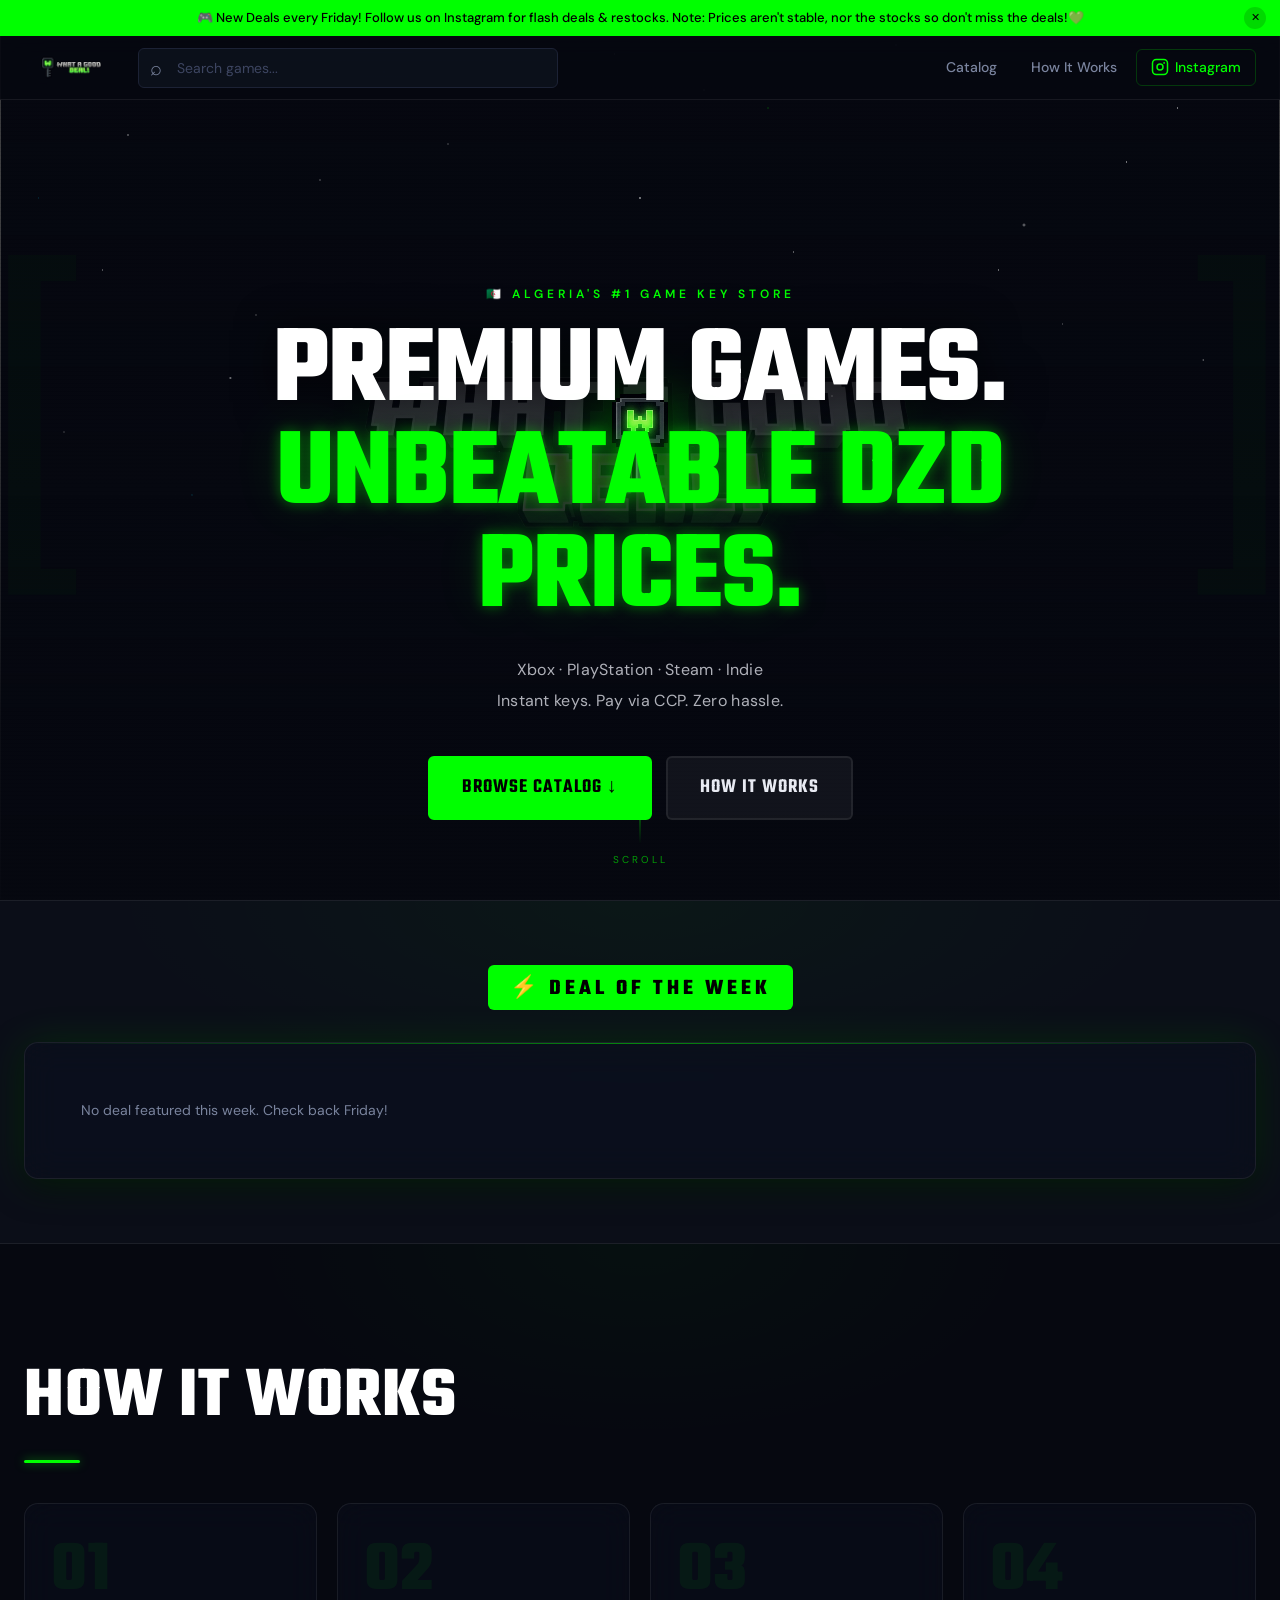
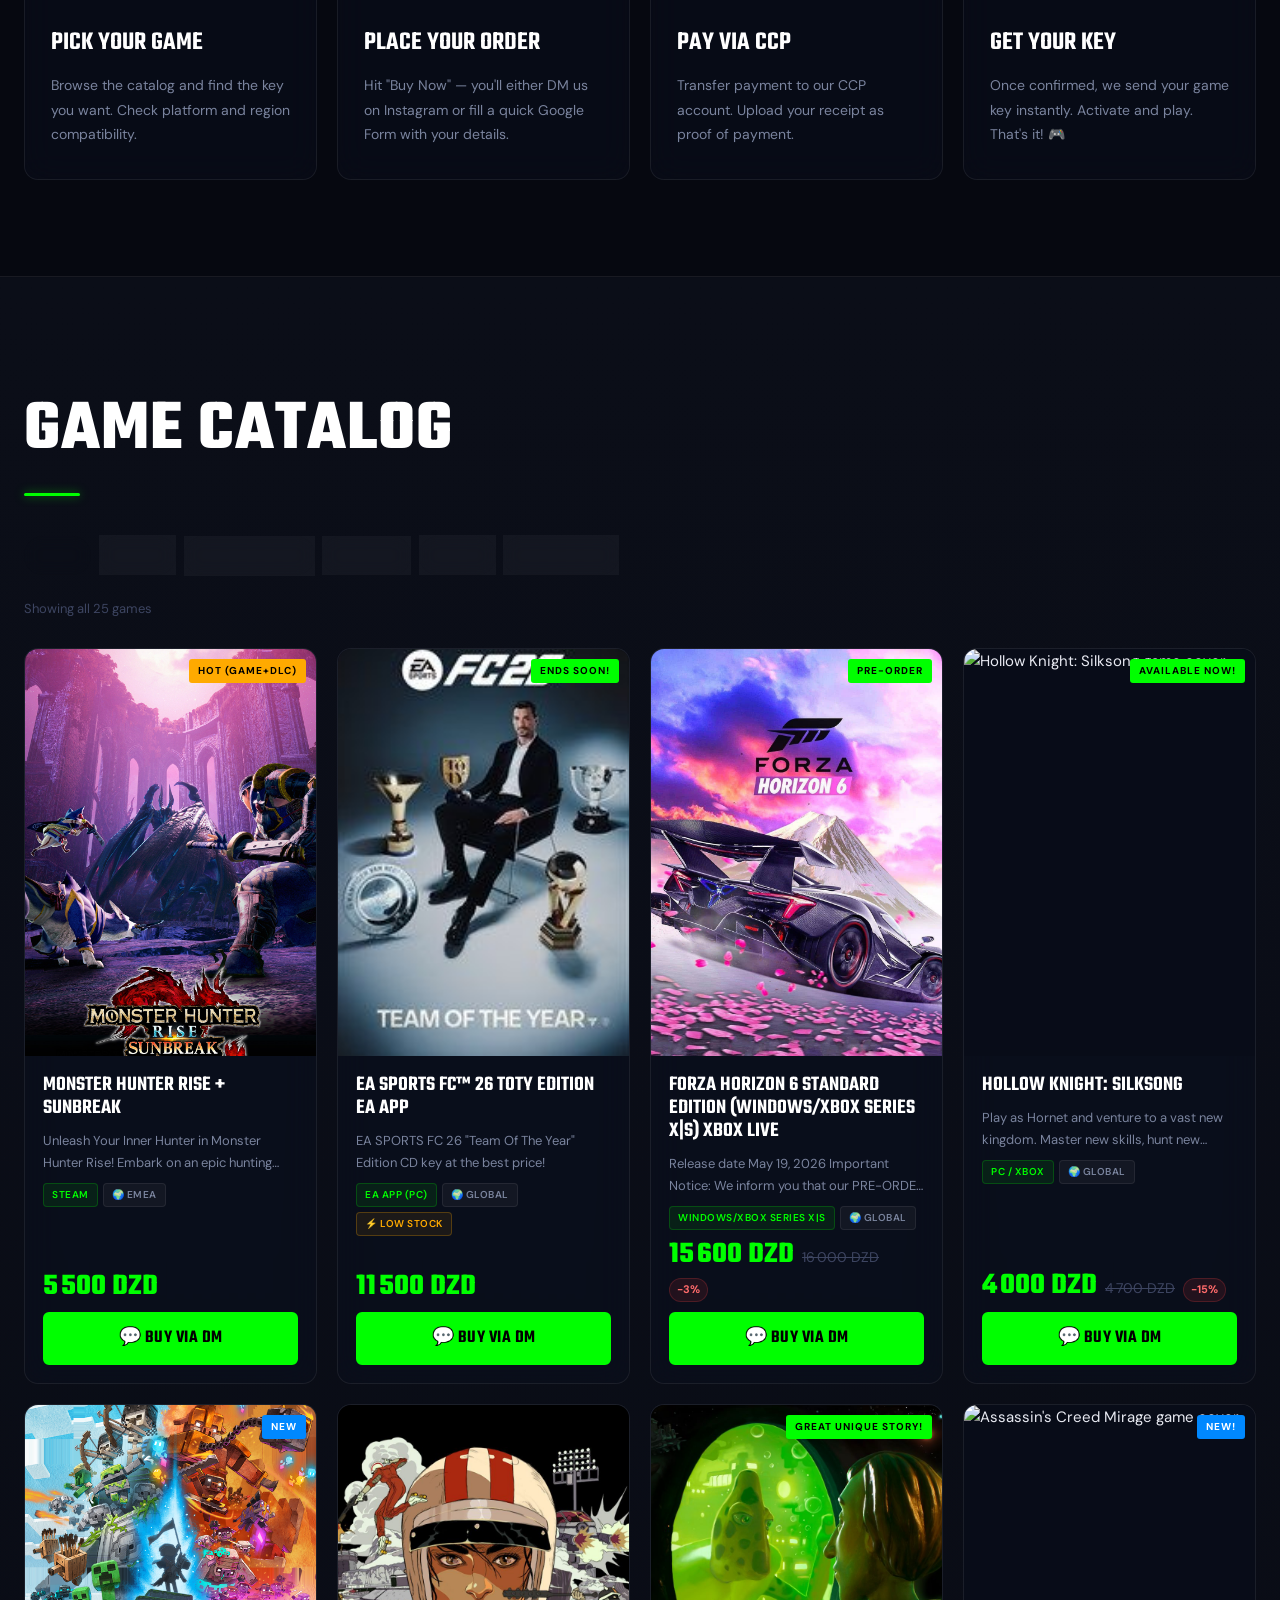
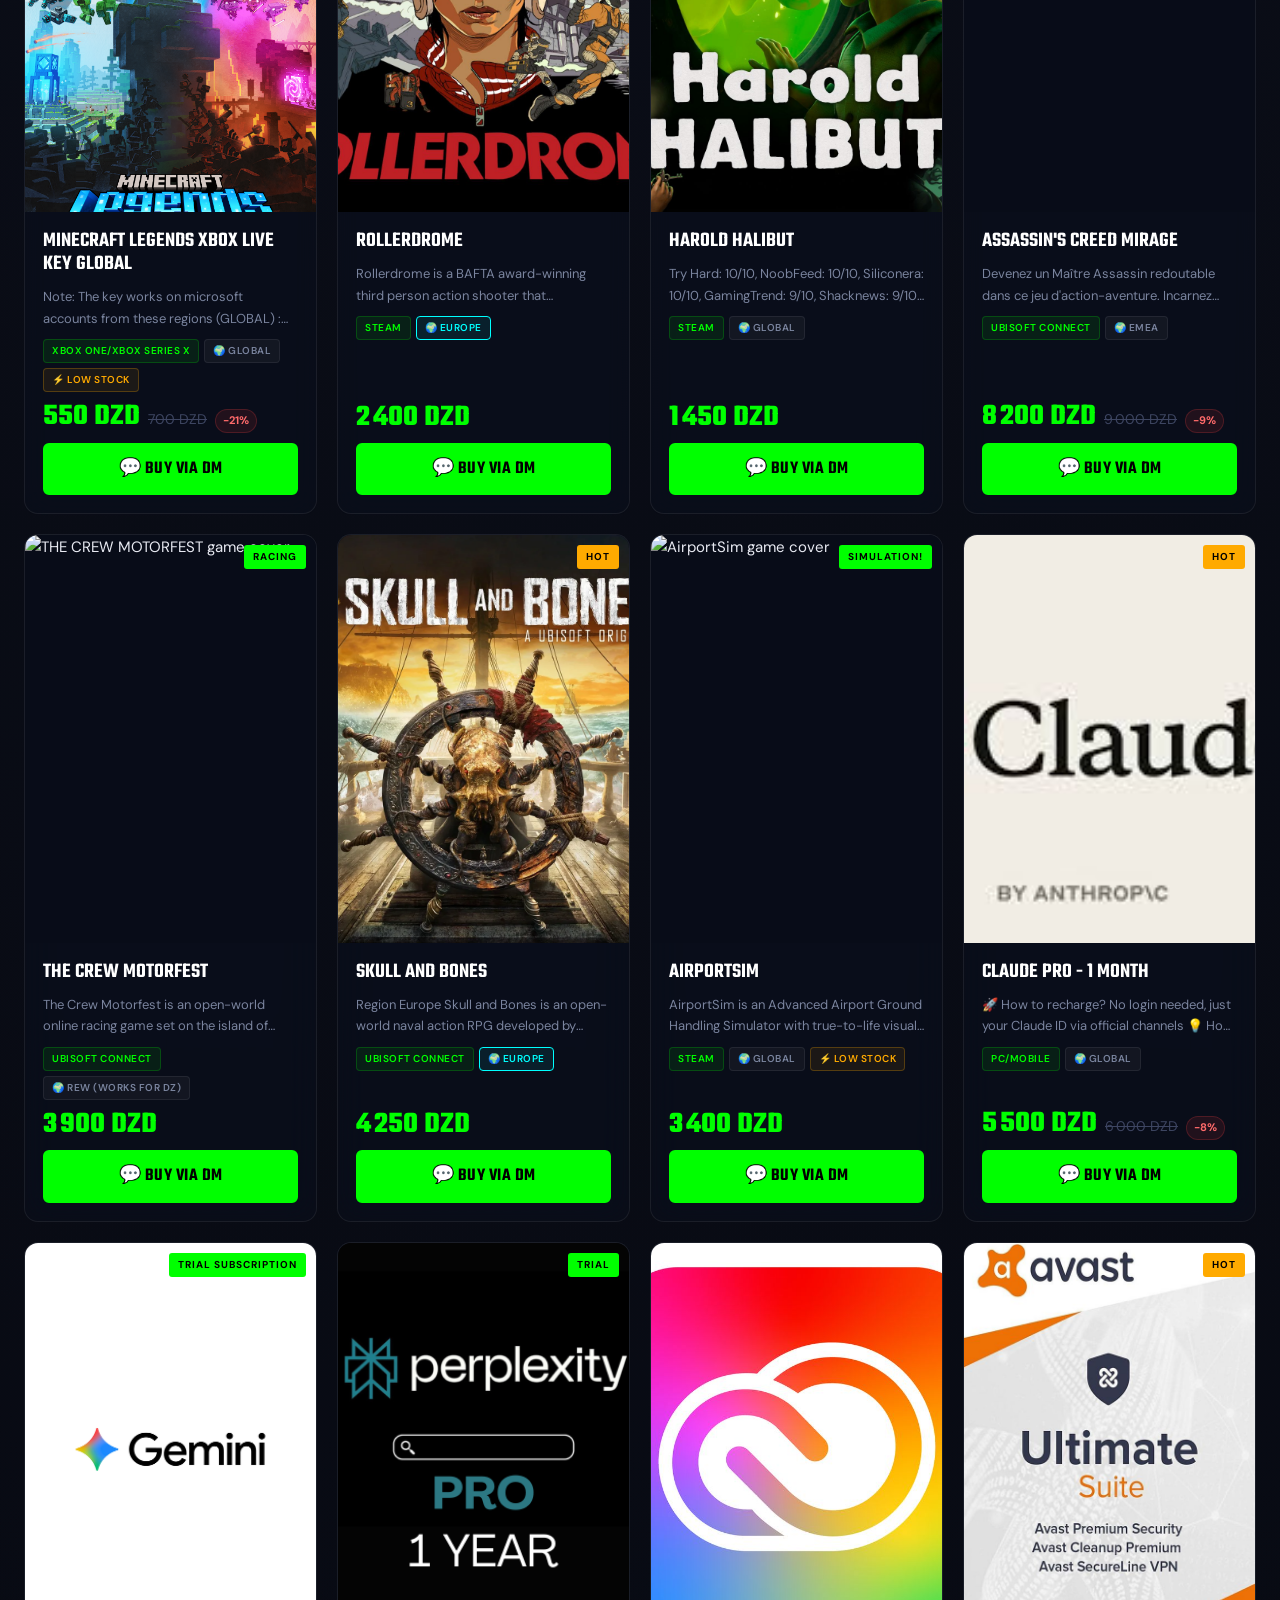
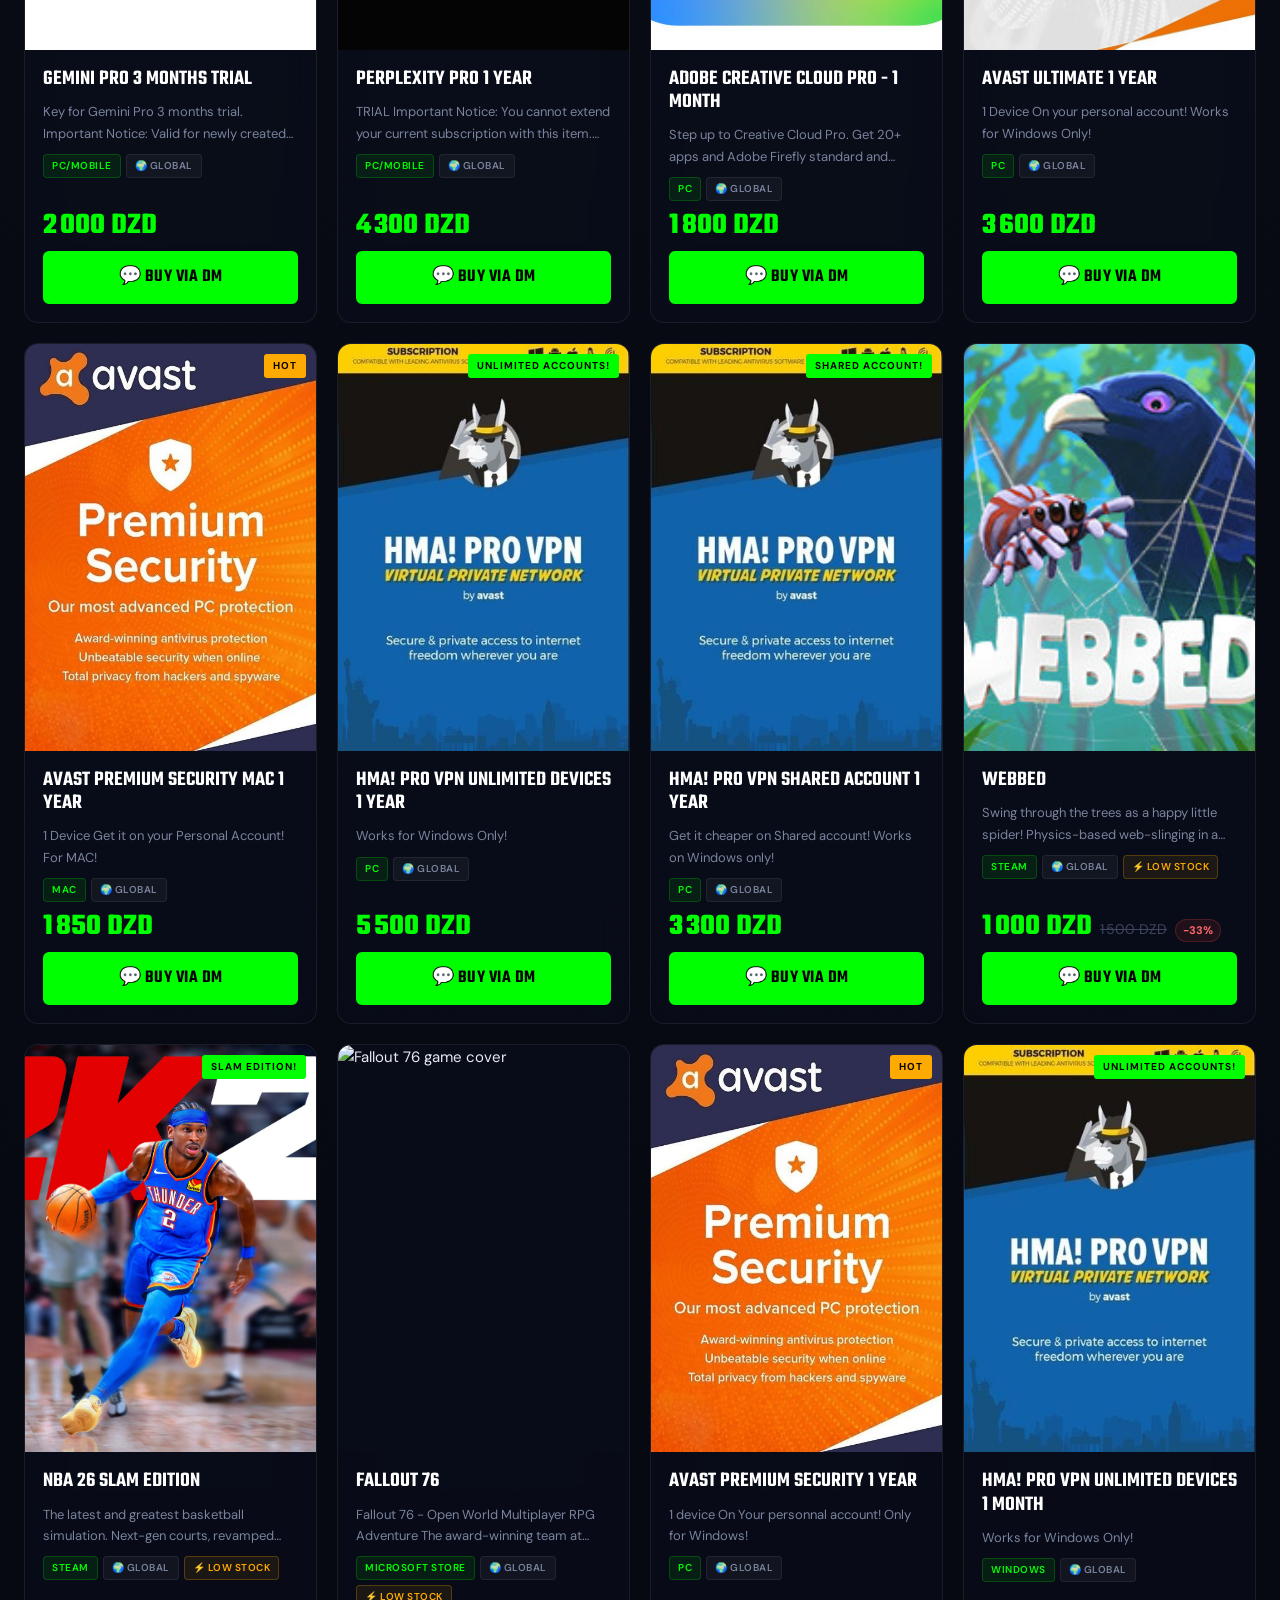
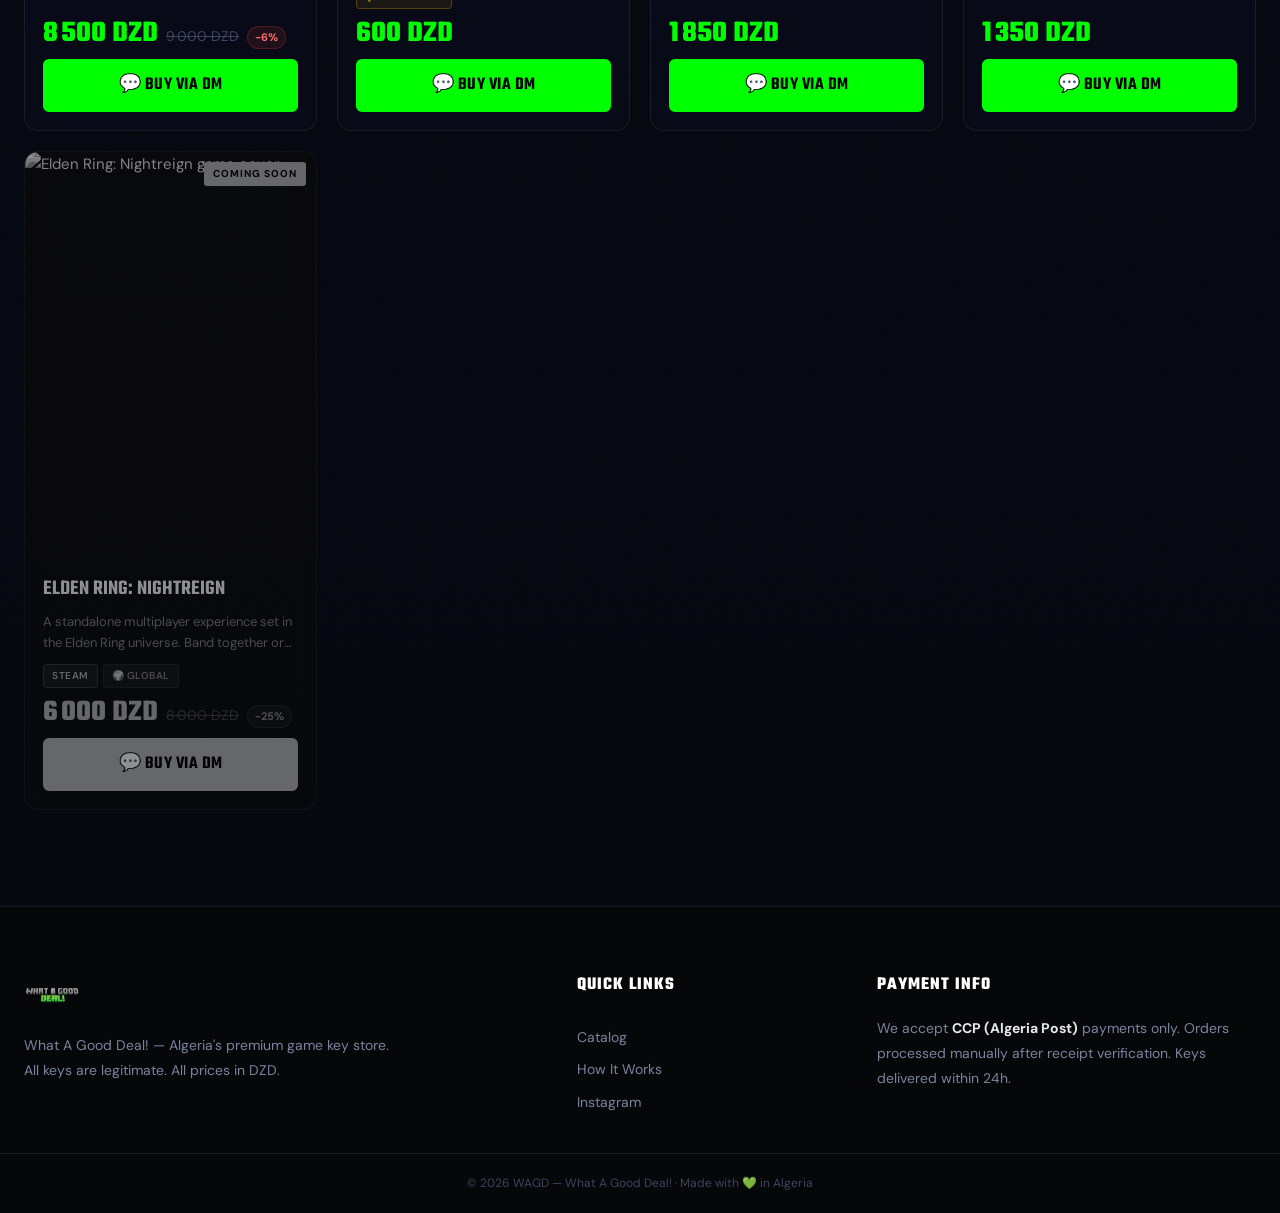
==== index.html @ 1c24cd8b "Update index.html" ====
<!DOCTYPE html>
<html lang="en">
<head>
  <meta charset="UTF-8" />
  <meta name="viewport" content="width=device-width, initial-scale=1.0" />
  <title>WAGD — What A Good Deal! | Game Keys in DZD</title>
  <meta name="description" content="Premium game keys at unbeatable DZD prices. Xbox, PlayStation, Steam & Indie titles. Pay via CCP. Order via DM or form." />

  <!-- Favicon -->
  <link rel="icon" type="image/png" href="images/Symbol.png" />

  <!-- Fonts -->
  <link rel="preconnect" href="https://fonts.googleapis.com" />
  <link rel="preconnect" href="https://fonts.gstatic.com" crossorigin />
  <link href="https://fonts.googleapis.com/css2?family=Teko:wght@400;500;600;700&family=DM+Sans:ital,opsz,wght@0,9..40,300;0,9..40,400;0,9..40,500;1,9..40,300&display=swap" rel="stylesheet" />

  <link rel="stylesheet" href="styles.css" />

  <!-- Lenis smooth scroll -->
  <script src="https://cdnjs.cloudflare.com/ajax/libs/lenis/1.1.13/lenis.min.js"></script>
</head>
<body>

  <!-- ░░ FIXED GLOBAL BACKGROUND (Moon & Night Sea) ░░ -->
  <div class="global-bg" aria-hidden="true">
    <img
      src="https://images.unsplash.com/photo-1513628253939-010e64ac66cd?auto=format&fit=crop&w=1920&q=80"
      alt=""
      class="global-bg-img"
    />
    <div class="global-bg-overlay"></div>
  </div>

  <!-- ░░ ANNOUNCEMENT BAR ░░ -->
  <div id="announcement-bar" class="announcement-bar" role="banner" aria-label="Site announcement">
    <span id="announcement-text">Loading...</span>
    <button id="dismiss-announcement" class="dismiss-btn" aria-label="Dismiss announcement">✕</button>
  </div>

  <!-- ░░ STICKY HEADER ░░ -->
  <header class="site-header" id="site-header">
    <div class="header-inner">
      <a href="#" class="logo" aria-label="WAGD Home">
        <img src="images/logo.png" alt="WAGD Logo" class="header-logo-img" />
      </a>

      <div class="search-wrap">
        <span class="search-icon" aria-hidden="true">⌕</span>
        <input type="search" id="search-input" class="search-input" placeholder="Search games..." aria-label="Search games" autocomplete="off" />
        <span id="search-clear" class="search-clear" aria-label="Clear search" role="button" tabindex="0">✕</span>
      </div>

      <nav class="header-nav">
        <a href="#catalog" class="nav-link">Catalog</a>
        <a href="#how-it-works" class="nav-link">How It Works</a>
        <a id="ig-nav-link" href="#" class="nav-link ig-link" target="_blank" rel="noopener noreferrer">
          <svg width="18" height="18" viewBox="0 0 24 24" fill="none" stroke="currentColor" stroke-width="2" aria-hidden="true"><rect x="2" y="2" width="20" height="20" rx="5"/><circle cx="12" cy="12" r="4"/><circle cx="17.5" cy="6.5" r="1.2" fill="currentColor" stroke="none"/></svg>
          Instagram
        </a>
      </nav>

      <button class="hamburger" id="hamburger" aria-label="Toggle menu" aria-expanded="false">
        <span></span><span></span><span></span>
      </button>
    </div>

    <!-- Mobile nav -->
    <div class="mobile-nav" id="mobile-nav" aria-hidden="true">
      <a href="#catalog" class="mobile-nav-link">Catalog</a>
      <a href="#how-it-works" class="mobile-nav-link">How It Works</a>
      <a id="ig-mobile-link" href="#" class="mobile-nav-link" target="_blank" rel="noopener noreferrer">Instagram</a>
    </div>
  </header>

  <main>
    <!-- ░░ HERO ░░ -->
    <section class="hero" id="hero">
      
      <!-- Stars particle layer -->
      <div class="hero-stars" aria-hidden="true">
        <div class="stars-layer s1"></div>
        <div class="stars-layer s2"></div>
        <div class="stars-layer s3"></div>
      </div>

      <!-- Scanline -->
      <div class="scanline" aria-hidden="true"></div>

      <!-- Center composition: text logo + bouncing key -->
      <div class="hero-visual" aria-hidden="true">
        <img
          src="images/writing for the site png (1).png"
          alt="What A Good Deal"
          class="hero-text-logo"
          onerror="this.style.display='none'"
        />
        <img
          src="images/logos png real.png"
          alt=""
          class="hero-key-bounce"
          onerror="this.style.display='none'"
        />
      </div>

      <!-- Foreground text content -->
      <div class="hero-content">
        <p class="hero-eyebrow">🇩🇿 Algeria's #1 Game Key Store</p>
        <h1 class="hero-headline">
          Premium Games.<br />
          <span class="hero-highlight">Unbeatable DZD Prices.</span>
        </h1>
        <p class="hero-sub">Xbox · PlayStation · Steam · Indie<br />Instant keys. Pay via CCP. Zero hassle.</p>
        <div class="hero-ctas">
          <a href="#catalog" class="btn btn-primary">Browse Catalog ↓</a>
          <a href="#how-it-works" class="btn btn-ghost">How It Works</a>
        </div>
      </div>

      <!-- Decorative corner brackets -->
      <div class="hero-deco" aria-hidden="true">
        <span class="deco-bracket deco-l">[</span>
        <span class="deco-bracket deco-r">]</span>
      </div>

      <!-- Scroll cue -->
      <div class="hero-scroll-cue" aria-hidden="true">
        <span class="scroll-line"></span>
        <span class="scroll-label">scroll</span>
      </div>
    </section>

    <!-- ░░ DEAL OF THE WEEK ░░ -->
    <section class="dotw-section" id="deal-of-the-week">
      <div class="dotw-inner">
        <div class="dotw-label-wrap">
          <span class="dotw-label">⚡ DEAL OF THE WEEK</span>
        </div>
        <div class="dotw-card" id="dotw-card">
          <div class="dotw-loading">Loading deal...</div>
        </div>
      </div>
    </section>

    <!-- ░░ HOW IT WORKS ░░ -->
    <section class="how-section" id="how-it-works">
      <div class="section-container">
        <h2 class="section-title">How It Works</h2>
        <div class="steps-grid">
          <div class="step-card reveal-card">
            <span class="step-num">01</span>
            <h3 class="step-title">Pick Your Game</h3>
            <p class="step-desc">Browse the catalog and find the key you want. Check platform and region compatibility.</p>
          </div>
          <div class="step-card reveal-card">
            <span class="step-num">02</span>
            <h3 class="step-title">Place Your Order</h3>
            <p class="step-desc">Hit "Buy Now" — you'll either DM us on Instagram or fill a quick Google Form with your details.</p>
          </div>
          <div class="step-card reveal-card">
            <span class="step-num">03</span>
            <h3 class="step-title">Pay via CCP</h3>
            <p class="step-desc">Transfer payment to our CCP account. Upload your receipt as proof of payment.</p>
          </div>
          <div class="step-card reveal-card">
            <span class="step-num">04</span>
            <h3 class="step-title">Get Your Key</h3>
            <p class="step-desc">Once confirmed, we send your game key instantly. Activate and play. That's it! 🎮</p>
          </div>
        </div>
      </div>
    </section>

    <!-- ░░ CATALOG ░░ -->
    <section class="catalog-section" id="catalog">
      <div class="section-container">
        <h2 class="section-title">Game Catalog</h2>

        <!-- Filters -->
        <div class="filters" id="filters" role="group" aria-label="Filter by platform">
          <button class="filter-btn active" data-filter="All">All</button>
          <button class="filter-btn" data-filter="Xbox">Xbox</button>
          <button class="filter-btn" data-filter="PlayStation">PlayStation</button>
          <button class="filter-btn" data-filter="Steam">Steam</button>
          <button class="filter-btn" data-filter="Indie">Indie</button>
          <button class="filter-btn" data-filter="Software">Software</button>
        </div>

        <p class="results-count" id="results-count" aria-live="polite"></p>

        <!-- Grid -->
        <div class="game-grid" id="game-grid" aria-label="Game catalog">
          <div class="grid-loading" id="grid-loading">
            <span class="loading-dot"></span>
            <span class="loading-dot"></span>
            <span class="loading-dot"></span>
          </div>
        </div>

        <!-- Empty state -->
        <div class="empty-state" id="empty-state" hidden>
          <p class="empty-icon">🎮</p>
          <h3>No games found</h3>
          <p>Try a different search term or filter.</p>
          <button class="btn btn-ghost" onclick="resetFilters()">Reset Filters</button>
        </div>
      </div>
    </section>
  </main>

  <!-- ░░ FOOTER ░░ -->
  <footer class="site-footer">
    <div class="footer-inner">
      <div class="footer-brand">
        <img src="images/writing for the site png (1).png" alt="WAGD" class="footer-logo-img" />
        <p>What A Good Deal! — Algeria's premium game key store.<br />All keys are legitimate. All prices in DZD.</p>
      </div>
      <div class="footer-links">
        <h4>Quick Links</h4>
        <a href="#catalog">Catalog</a>
        <a href="#how-it-works">How It Works</a>
        <a id="ig-footer-link" href="#" target="_blank" rel="noopener noreferrer">Instagram</a>
      </div>
      <div class="footer-notice">
        <h4>Payment Info</h4>
        <p>We accept <strong>CCP (Algeria Post)</strong> payments only. Orders processed manually after receipt verification. Keys delivered within 24h.</p>
      </div>
    </div>
    <div class="footer-bottom">
      <p>© 2026 WAGD — What A Good Deal! · Made with 💚 in Algeria</p>
    </div>
  </footer>

  <!-- ░░ TOOLTIP / TOAST ░░ -->
  <div class="toast" id="toast" role="alert" aria-live="assertive"></div>

  <!-- ░░ GAME DETAILS MODAL ░░ -->
  <div id="game-modal" class="modal" hidden aria-hidden="true">
    <div class="modal-backdrop" id="modal-backdrop"></div>
    <div class="modal-content">
      <button class="modal-close" id="modal-close" aria-label="Close modal">✕</button>
      <div class="modal-body" id="modal-body">
        <!-- Injected via JS -->
      </div>
    </div>
  </div>

  <script src="app.js"></script>

  <!-- GSAP + ScrollTrigger -->
  <script src="https://cdnjs.cloudflare.com/ajax/libs/gsap/3.12.5/gsap.min.js"></script>
  <script src="https://cdnjs.cloudflare.com/ajax/libs/gsap/3.12.5/ScrollTrigger.min.js"></script>

  <script>
    /* ── Lenis smooth scroll ── */
    const lenis = new Lenis({
      lerp: 0.08,
      smoothWheel: true,
      syncTouch: false,
    });

    function raf(time) {
      lenis.raf(time);
      requestAnimationFrame(raf);
    }
    requestAnimationFrame(raf);

    lenis.on('scroll', ScrollTrigger.update);
    gsap.ticker.add((time) => lenis.raf(time * 1000));
    gsap.ticker.lagSmoothing(0);

    gsap.registerPlugin(ScrollTrigger);

    gsap.fromTo(
      '.step-card',
      { opacity: 0, y: 60 },
      {
        opacity: 1,
        y: 0,
        duration: 0.7,
        ease: 'power3.out',
        stagger: 0.14,
        scrollTrigger: {
          trigger: '.steps-grid',
          start: 'top 82%',
          toggleActions: 'play none none none',
        },
      }
    );

    function animateCatalogCards() {
      const cards = document.querySelectorAll('.game-card');
      if (!cards.length) return;
      gsap.fromTo(
        cards,
        { opacity: 0, y: 50 },
        {
          opacity: 1,
          y: 0,
          duration: 0.55,
          ease: 'power2.out',
          stagger: 0.07,
          scrollTrigger: {
            trigger: '.game-grid',
            start: 'top 88%',
            toggleActions: 'play none none none',
          },
        }
      );
    }

    const gridObserver = new MutationObserver(() => {
      ScrollTrigger.refresh();
      animateCatalogCards();
    });
    const grid = document.getElementById('game-grid');
    if (grid) {
      gridObserver.observe(grid, { childList: true, subtree: false });
    }

    gsap.utils.toArray('.section-title').forEach((el) => {
      gsap.fromTo(
        el,
        { opacity: 0, x: -30 },
        {
          opacity: 1,
          x: 0,
          duration: 0.6,
          ease: 'power2.out',
          scrollTrigger: {
            trigger: el,
            start: 'top 88%',
            toggleActions: 'play none none none',
          },
        }
      );
    });

    gsap.fromTo(
      '.dotw-card',
      { opacity: 0, scale: 0.97 },
      {
        opacity: 1,
        scale: 1,
        duration: 0.7,
        ease: 'power2.out',
        scrollTrigger: {
          trigger: '.dotw-section',
          start: 'top 85%',
          toggleActions: 'play none none none',
        },
      }
    );
  </script>
</body>
</html>
---- styles.css ----
/* ============================================================
   WAGD — What A Good Deal! | styles.css
   Design: Night-Sea Galaxy Premium · Darkmorphism Glass
   Palette: Midnight Void + Neon Green + Frosted Glass
   ============================================================ */

/* ── CSS Variables ── */
:root {
  --bg:           #060810;
  --bg-card:      #0b0e18;
  --bg-elevated:  #0f1420;
  --bg-border:    #1c2235;
  --neon:         #00FF00;
  --neon-dim:     rgba(0, 255, 0, 0.12);
  --neon-glow:    rgba(0, 255, 0, 0.45);
  --neon-dark:    #00cc00;
  --neon-ultra:   rgba(0, 255, 0, 0.08);
  --text:         #e8eaf2;
  --text-muted:   #7a849e;
  --text-dim:     #3d4561;
  --white:        #ffffff;
  --danger:       #ff4040;
  --warn:         #ffaa00;

  /* Glass card system */
  --glass-bg:     rgba(12, 16, 30, 0.45);
  --glass-border: rgba(255, 255, 255, 0.07);
  --glass-blur:   16px;
  --glass-glow:   0 0 40px rgba(0, 255, 0, 0.12), 0 8px 32px rgba(0, 0, 0, 0.6);

  --font-display: 'Teko', 'Impact', sans-serif;
  --font-body:    'DM Sans', sans-serif;

  --radius:       6px;
  --radius-lg:    14px;
  --shadow-neon:  0 0 14px rgba(0,255,0,0.4), 0 0 48px rgba(0,255,0,0.12);
  --shadow-card:  0 8px 32px rgba(0,0,0,0.7);

  --header-h:     64px;
  --announce-h:   36px;
  --transition:   0.22s ease;
}

/* ── Reset & Base ── */
*, *::before, *::after { box-sizing: border-box; margin: 0; padding: 0; }

html {
  scroll-padding-top: calc(var(--header-h) + var(--announce-h) + 16px);
}

body {
  background: var(--bg);
  color: var(--text);
  font-family: var(--font-body);
  font-size: 15px;
  line-height: 1.6;
  overflow-x: hidden;
}

a { color: inherit; text-decoration: none; }
img { display: block; max-width: 100%; }
button { cursor: pointer; border: none; background: none; font: inherit; }

/* ── Scrollbar ── */
::-webkit-scrollbar { width: 6px; }
::-webkit-scrollbar-track { background: var(--bg); }
::-webkit-scrollbar-thumb { background: #1c2235; border-radius: 3px; }
::-webkit-scrollbar-thumb:hover { background: var(--neon); }

/* ============================================================
   ANNOUNCEMENT BAR
   ============================================================ */
.announcement-bar {
  position: fixed;
  top: 0; left: 0; right: 0;
  z-index: 1000;
  height: var(--announce-h);
  background: var(--neon);
  color: #000;
  display: flex;
  align-items: center;
  justify-content: center;
  gap: 12px;
  font-family: var(--font-body);
  font-size: 13px;
  font-weight: 500;
  padding: 0 16px;
  transition: transform var(--transition), opacity var(--transition);
}

.announcement-bar.dismissed {
  transform: translateY(-100%);
  opacity: 0;
  pointer-events: none;
}

#announcement-text { text-align: center; }

.dismiss-btn {
  position: absolute;
  right: 14px;
  background: rgba(0,0,0,0.15);
  border: none;
  color: #000;
  width: 22px; height: 22px;
  border-radius: 50%;
  font-size: 11px;
  display: flex; align-items: center; justify-content: center;
  transition: background var(--transition);
}
.dismiss-btn:hover { background: rgba(0,0,0,0.3); }

/* ============================================================
   HEADER
   ============================================================ */
.site-header {
  position: fixed;
  top: var(--announce-h);
  left: 0; right: 0;
  z-index: 900;
  height: var(--header-h);
  background: rgba(6, 8, 16, 0.85);
  backdrop-filter: blur(24px) saturate(1.6);
  border-bottom: 1px solid var(--glass-border);
  transition: top var(--transition), border-color var(--transition);
}

.announcement-bar.dismissed ~ .site-header {
  top: 0;
}

.header-inner {
  max-width: 1320px;
  margin: 0 auto;
  padding: 0 24px;
  height: 100%;
  display: flex;
  align-items: center;
  gap: 20px;
}

/* Logo */
.logo {
  font-family: var(--font-display);
  font-size: 32px;
  font-weight: 700;
  letter-spacing: 2px;
  line-height: 1;
  color: var(--white);
  display: flex;
  flex-direction: column;
  align-items: flex-start;
  text-transform: uppercase;
  white-space: nowrap;
  flex-shrink: 0;
}
.header-logo-img {
  height: 40px;
  width: auto;
  object-fit: contain;
}
.logo-accent { color: var(--neon); text-shadow: var(--shadow-neon); }
.logo-sub {
  font-size: 7px;
  letter-spacing: 3px;
  color: var(--text-muted);
  font-family: var(--font-body);
  font-weight: 400;
  margin-top: -2px;
}

/* Search */
.search-wrap {
  flex: 1;
  max-width: 420px;
  position: relative;
  display: flex;
  align-items: center;
}

.search-icon {
  position: absolute;
  left: 12px;
  font-size: 20px;
  color: var(--text-muted);
  pointer-events: none;
  line-height: 1;
  top: 50%;
  transform: translateY(-50%);
}

.search-input {
  width: 100%;
  height: 40px;
  background: rgba(15, 20, 32, 0.7);
  border: 1px solid var(--bg-border);
  border-radius: var(--radius);
  color: var(--text);
  font-family: var(--font-body);
  font-size: 14px;
  padding: 0 36px 0 38px;
  outline: none;
  transition: border-color var(--transition), box-shadow var(--transition);
}
.search-input::placeholder { color: var(--text-dim); }
.search-input:focus {
  border-color: var(--neon);
  box-shadow: 0 0 0 3px var(--neon-dim);
}
.search-input::-webkit-search-cancel-button { display: none; }

.search-clear {
  position: absolute;
  right: 10px;
  color: var(--text-dim);
  font-size: 13px;
  cursor: pointer;
  opacity: 0;
  pointer-events: none;
  transition: opacity var(--transition);
  user-select: none;
}
.search-clear.visible { opacity: 1; pointer-events: all; }
.search-clear:hover { color: var(--neon); }

/* Nav */
.header-nav {
  display: flex;
  align-items: center;
  gap: 4px;
  margin-left: auto;
}

.nav-link {
  font-size: 14px;
  font-weight: 500;
  color: var(--text-muted);
  padding: 6px 14px;
  border-radius: var(--radius);
  border: 1px solid transparent;
  transition: color var(--transition), border-color var(--transition), background var(--transition);
  white-space: nowrap;
  display: flex;
  align-items: center;
  gap: 6px;
}
.nav-link:hover { color: var(--white); }

.ig-link {
  color: var(--neon);
  border-color: rgba(0,255,0,0.2);
}
.ig-link:hover {
  background: var(--neon-dim);
  border-color: var(--neon);
  color: var(--neon);
}

/* Hamburger */
.hamburger {
  display: none;
  flex-direction: column;
  gap: 5px;
  padding: 6px;
  margin-left: auto;
}
.hamburger span {
  display: block;
  width: 24px; height: 2px;
  background: var(--text);
  border-radius: 1px;
  transition: transform var(--transition), opacity var(--transition);
}
.hamburger.open span:nth-child(1) { transform: translateY(7px) rotate(45deg); }
.hamburger.open span:nth-child(2) { opacity: 0; }
.hamburger.open span:nth-child(3) { transform: translateY(-7px) rotate(-45deg); }

/* Mobile nav */
.mobile-nav {
  display: none;
  flex-direction: column;
  background: rgba(8, 11, 22, 0.97);
  backdrop-filter: blur(20px);
  border-top: 1px solid var(--glass-border);
  padding: 8px 0;
  max-height: 0;
  overflow: hidden;
  transition: max-height 0.3s ease;
}
.mobile-nav.open { max-height: 300px; }
.mobile-nav-link {
  padding: 14px 24px;
  font-size: 15px;
  font-weight: 500;
  color: var(--text-muted);
  border-bottom: 1px solid var(--glass-border);
  transition: color var(--transition), background var(--transition);
}
.mobile-nav-link:last-child { border-bottom: none; }
.mobile-nav-link:hover { color: var(--neon); background: var(--neon-dim); }

/* ============================================================
   FIXED GLOBAL BACKGROUND
   ============================================================ */
.global-bg {
  position: fixed;
  inset: 0;
  z-index: -1;
  pointer-events: none;
}

.global-bg-img {
  width: 100%;
  height: 100%;
  object-fit: cover;
  object-position: center 15%;
  filter: brightness(0.42) saturate(1.4);
}

.global-bg-overlay {
  position: absolute;
  inset: 0;
  background:
    linear-gradient(to bottom,
      rgba(6,8,16,0.45) 0%,
      rgba(6,8,16,0.20) 20%,
      rgba(6,8,16,0.50) 55%,
      rgba(6,8,16,0.90) 80%,
      rgba(6,8,16,0.98) 100%);
}

.global-bg-fallback {
  background: radial-gradient(ellipse 140% 80% at 50% 0%,
    #0a1828 0%, #05091a 45%, #020408 100%);
}

/* ============================================================
   HERO — FULL SCREEN
   ============================================================ */
.hero {
  position: relative;
  height: 100vh;
  min-height: 640px;
  display: flex;
  align-items: center;
  justify-content: center;
  overflow: hidden;
  text-align: center;
}

/* Twinkling stars */
.hero-stars { position: absolute; inset: 0; z-index: 1; pointer-events: none; }

.stars-layer {
  position: absolute;
  inset: 0;
  background-image:
    radial-gradient(1px 1px at 10% 15%, rgba(255,255,255,0.9) 0%, transparent 100%),
    radial-gradient(1px 1px at 30% 8%,  rgba(255,255,255,0.7) 0%, transparent 100%),
    radial-gradient(1.5px 1.5px at 50% 22%, rgba(255,255,255,0.8) 0%, transparent 100%),
    radial-gradient(1px 1px at 70% 5%,  rgba(255,255,255,0.6) 0%, transparent 100%),
    radial-gradient(1px 1px at 88% 18%, rgba(255,255,255,0.9) 0%, transparent 100%),
    radial-gradient(1px 1px at 20% 35%, rgba(255,255,255,0.5) 0%, transparent 100%),
    radial-gradient(1px 1px at 45% 42%, rgba(255,255,255,0.6) 0%, transparent 100%),
    radial-gradient(1px 1px at 78% 30%, rgba(255,255,255,0.8) 0%, transparent 100%),
    radial-gradient(1px 1px at 5%  48%, rgba(255,255,255,0.4) 0%, transparent 100%),
    radial-gradient(1px 1px at 94% 40%, rgba(255,255,255,0.7) 0%, transparent 100%),
    radial-gradient(1px 1px at 60% 12%, rgba(0,255,0,0.4) 0%, transparent 100%),
    radial-gradient(1px 1px at 15% 55%, rgba(0,220,255,0.3) 0%, transparent 100%);
  animation: starTwinkle 4s ease-in-out infinite alternate;
}
.s2 {
  background-image:
    radial-gradient(1px 1px at 25% 20%, rgba(255,255,255,0.6) 0%, transparent 100%),
    radial-gradient(1px 1px at 55% 10%, rgba(255,255,255,0.8) 0%, transparent 100%),
    radial-gradient(2px 2px at 80% 25%, rgba(255,255,255,0.5) 0%, transparent 100%),
    radial-gradient(1px 1px at 40% 38%, rgba(255,255,255,0.7) 0%, transparent 100%),
    radial-gradient(1px 1px at 65% 44%, rgba(255,255,255,0.5) 0%, transparent 100%),
    radial-gradient(1px 1px at 92% 12%, rgba(255,255,255,0.9) 0%, transparent 100%),
    radial-gradient(1px 1px at 8%  30%, rgba(255,255,255,0.6) 0%, transparent 100%),
    radial-gradient(1px 1px at 72% 50%, rgba(0,255,0,0.3)   0%, transparent 100%);
  animation: starTwinkle 5.5s ease-in-out infinite alternate-reverse;
}
.s3 {
  background-image:
    radial-gradient(1px 1px at 35% 16%, rgba(255,255,255,0.5) 0%, transparent 100%),
    radial-gradient(1px 1px at 62% 28%, rgba(255,255,255,0.7) 0%, transparent 100%),
    radial-gradient(1.5px 1.5px at 18% 42%, rgba(255,255,255,0.6) 0%, transparent 100%),
    radial-gradient(1px 1px at 83% 36%, rgba(255,255,255,0.4) 0%, transparent 100%),
    radial-gradient(1px 1px at 48% 6%,  rgba(255,255,255,0.9) 0%, transparent 100%),
    radial-gradient(1px 1px at 3%  22%, rgba(0,200,255,0.25) 0%, transparent 100%);
  animation: starTwinkle 7s ease-in-out infinite alternate;
}

/* Scanline overlay */
.scanline {
  position: absolute;
  inset: 0;
  z-index: 2;
  background: repeating-linear-gradient(
    to bottom,
    transparent,
    transparent 3px,
    rgba(0,0,0,0.05) 3px,
    rgba(0,0,0,0.05) 4px
  );
  pointer-events: none;
}

/* ── Hero Visual: Text logo + bouncing key ── */
.hero-visual {
  position: absolute;
  inset: 0;
  z-index: 3;
  display: flex;
  align-items: center;
  justify-content: center;
  pointer-events: none;
}

/* WHAT A GOOD DEAL text logo — large backdrop */
.hero-text-logo {
  position: absolute;
  width: clamp(240px, 48vw, 580px);
  max-width: 90vw;
  height: auto;
  opacity: 0.16;
  filter: brightness(1.5) drop-shadow(0 0 28px rgba(0,255,0,0.35));
  user-select: none;
  top: 50%;
  left: 50%;
  transform: translate(-50%, -50%);
  z-index: 4;
}

/* Pixel key — bouncing on top of text */
.hero-key-bounce {
  position: absolute;
  width: clamp(120px, 20vw, 250px);
  max-width: 38vw;
  height: auto;
  top: 50%;
  left: 50%;
  /* base centering — keyFloat also handles X-translate */
  transform: translateX(-50%) translateY(-55%);
  animation: keyFloat 2.4s ease-in-out infinite;
  filter: drop-shadow(0 10px 30px rgba(0,255,0,0.45)) drop-shadow(0 4px 10px rgba(0,0,0,0.8));
  image-rendering: pixelated;
  z-index: 5;
}

/* ── Hero foreground content ── */
.hero-content {
  position: relative;
  z-index: 4;
  max-width: 820px;
  padding: calc(var(--header-h) + var(--announce-h)) 24px 80px;
  display: flex;
  flex-direction: column;
  align-items: center;
  margin-top: auto;
}

.hero-eyebrow {
  font-size: 12px;
  font-weight: 600;
  letter-spacing: 4px;
  text-transform: uppercase;
  color: var(--neon);
  margin-bottom: 18px;
  opacity: 0;
  animation: fadeUp 0.7s ease 0.3s forwards;
}

.hero-headline {
  font-family: var(--font-display);
  font-size: clamp(52px, 9vw, 112px);
  font-weight: 700;
  line-height: 0.92;
  text-transform: uppercase;
  letter-spacing: -1px;
  color: var(--white);
  margin-bottom: 24px;
  opacity: 0;
  animation: fadeUp 0.7s ease 0.45s forwards;
  text-shadow: 0 2px 40px rgba(0,0,0,0.7);
}

.hero-highlight {
  color: var(--neon);
  text-shadow: var(--shadow-neon);
  display: block;
}

.hero-sub {
  font-size: 16px;
  color: rgba(232, 234, 242, 0.75);
  margin-bottom: 40px;
  line-height: 1.9;
  letter-spacing: 0.3px;
  opacity: 0;
  animation: fadeUp 0.7s ease 0.6s forwards;
}

.hero-ctas {
  display: flex;
  gap: 14px;
  justify-content: center;
  flex-wrap: wrap;
  opacity: 0;
  animation: fadeUp 0.7s ease 0.75s forwards;
}

/* Deco brackets */
.hero-deco {
  position: absolute;
  inset: 0;
  pointer-events: none;
  z-index: 3;
}
.deco-bracket {
  position: absolute;
  font-family: var(--font-display);
  font-size: clamp(160px, 28vw, 380px);
  color: rgba(0,255,0,0.025);
  line-height: 1;
  top: 50%;
  transform: translateY(-50%);
}
.deco-l { left: -1%; }
.deco-r { right: -1%; }

/* Scroll cue */
.hero-scroll-cue {
  position: absolute;
  bottom: 32px;
  left: 50%;
  transform: translateX(-50%);
  z-index: 5;
  display: flex;
  flex-direction: column;
  align-items: center;
  gap: 8px;
  opacity: 0;
  animation: fadeIn 1s ease 1.4s forwards;
}
.scroll-line {
  width: 1px;
  height: 48px;
  background: linear-gradient(to bottom, var(--neon), transparent);
  animation: scrollPulse 2s ease-in-out infinite;
}
.scroll-label {
  font-size: 10px;
  letter-spacing: 3px;
  text-transform: uppercase;
  color: var(--neon);
  opacity: 0.6;
}

/* ============================================================
   BUTTONS
   ============================================================ */
.btn {
  display: inline-flex;
  align-items: center;
  gap: 8px;
  padding: 14px 32px;
  font-family: var(--font-display);
  font-size: 20px;
  font-weight: 600;
  letter-spacing: 1px;
  text-transform: uppercase;
  border-radius: var(--radius);
  transition: all 0.25s ease;
  position: relative;
  overflow: hidden;
  cursor: pointer;
  border: 2px solid transparent;
}

.btn-primary {
  background: var(--neon);
  color: #000;
  border-color: var(--neon);
}
.btn-primary:hover {
  background: transparent;
  color: var(--neon);
  box-shadow: var(--shadow-neon);
  transform: translateY(-3px);
}

.btn-ghost {
  background: rgba(255,255,255,0.05);
  color: var(--text);
  border-color: var(--glass-border);
  backdrop-filter: blur(8px);
}
.btn-ghost:hover {
  border-color: var(--neon);
  color: var(--neon);
  background: var(--neon-dim);
}

.btn-buy {
  display: inline-flex;
  align-items: center;
  justify-content: center;
  gap: 8px;
  padding: 10px 20px;
  background: var(--neon);
  color: #000;
  border: 2px solid var(--neon);
  border-radius: var(--radius);
  font-family: var(--font-display);
  font-size: 18px;
  font-weight: 600;
  letter-spacing: 0.5px;
  text-transform: uppercase;
  width: 100%;
  transition: all var(--transition);
  cursor: pointer;
}
.btn-buy:hover {
  background: transparent;
  color: var(--neon);
  box-shadow: var(--shadow-neon);
  transform: translateY(-1px);
}

/* ============================================================
   DEAL OF THE WEEK
   ============================================================ */
.dotw-section {
  background: var(--bg-card);
  border-top: 1px solid var(--glass-border);
  border-bottom: 1px solid var(--glass-border);
  padding: 64px 24px;
  position: relative;
  overflow: hidden;
}

.dotw-section::before {
  content: '';
  position: absolute;
  inset: 0;
  background:
    radial-gradient(ellipse 60% 80% at 50% 0%, rgba(0,255,0,0.04) 0%, transparent 70%);
  pointer-events: none;
}

.dotw-inner {
  max-width: 1320px;
  margin: 0 auto;
  position: relative;
  z-index: 1;
}

.dotw-label-wrap {
  text-align: center;
  margin-bottom: 32px;
}

.dotw-label {
  display: inline-block;
  font-family: var(--font-display);
  font-size: 22px;
  font-weight: 700;
  letter-spacing: 4px;
  text-transform: uppercase;
  color: #000;
  background: var(--neon);
  padding: 6px 22px 4px;
  border-radius: var(--radius);
}

/* Darkmorphism DOTW card */
.dotw-card {
  display: flex;
  gap: 40px;
  align-items: center;
  background: var(--glass-bg);
  backdrop-filter: blur(var(--glass-blur)) saturate(1.4);
  -webkit-backdrop-filter: blur(var(--glass-blur)) saturate(1.4);
  border: 1px solid var(--glass-border);
  border-radius: var(--radius-lg);
  padding: 32px;
  position: relative;
  overflow: hidden;
  box-shadow: var(--glass-glow);
  transition: border-color 0.3s ease, box-shadow 0.3s ease, transform 0.3s ease;
  cursor: pointer;
}
.dotw-card:hover {
  border-color: rgba(0,255,0,0.25);
  box-shadow: 0 0 60px rgba(0,255,0,0.18), 0 12px 48px rgba(0,0,0,0.7);
  transform: translateY(-4px);
}

.dotw-card::after {
  content: '';
  position: absolute;
  top: 0; left: 0; right: 0;
  height: 1px;
  background: linear-gradient(90deg, transparent, rgba(0,255,0,0.5), transparent);
}

.dotw-img-wrap {
  flex-shrink: 0;
  width: 180px;
  border-radius: var(--radius);
  overflow: hidden;
  box-shadow: 0 8px 32px rgba(0,0,0,0.6);
  aspect-ratio: 5/7;
}
.dotw-img-wrap img {
  width: 100%;
  height: 100%;
  object-fit: cover;
  transition: transform 0.5s ease;
}
.dotw-card:hover .dotw-img-wrap img { transform: scale(1.05); }

.dotw-info { flex: 1; }
.dotw-meta { margin-bottom: 8px; }

.dotw-title {
  font-family: var(--font-display);
  font-size: clamp(36px, 5vw, 60px);
  font-weight: 700;
  text-transform: uppercase;
  line-height: 1;
  color: var(--white);
  margin-bottom: 12px;
}

.dotw-desc {
  font-size: 15px;
  color: var(--text-muted);
  margin-bottom: 20px;
  max-width: 540px;
}

.dotw-pricing {
  display: flex;
  align-items: baseline;
  gap: 14px;
  margin-bottom: 24px;
  flex-wrap: wrap;
}

.dotw-price {
  font-family: var(--font-display);
  font-size: 56px;
  font-weight: 700;
  color: var(--neon);
  text-shadow: var(--shadow-neon);
  line-height: 1;
}

.dotw-original {
  font-size: 20px;
  color: var(--text-dim);
  text-decoration: line-through;
}

.dotw-save {
  font-size: 14px;
  font-weight: 600;
  background: rgba(255, 68, 68, 0.12);
  color: #ff6b6b;
  border: 1px solid rgba(255,68,68,0.25);
  padding: 3px 10px;
  border-radius: 100px;
}

.dotw-btn { max-width: 260px; }

.dotw-loading {
  color: var(--text-muted);
  font-size: 14px;
  padding: 24px;
}

/* ============================================================
   HOW IT WORKS
   ============================================================ */
.how-section {
  padding: 96px 24px;
  background: var(--bg);
  position: relative;
  overflow: hidden;
}

.how-section::before {
  content: '';
  position: absolute;
  top: -200px;
  left: 50%;
  transform: translateX(-50%);
  width: 800px;
  height: 400px;
  background: radial-gradient(ellipse, rgba(0,255,0,0.03) 0%, transparent 70%);
  pointer-events: none;
}

.section-container { max-width: 1320px; margin: 0 auto; }

.section-title {
  font-family: var(--font-display);
  font-size: clamp(40px, 6vw, 72px);
  font-weight: 700;
  text-transform: uppercase;
  color: var(--white);
  margin-bottom: 48px;
  letter-spacing: 1px;
  position: relative;
  display: inline-block;
}
.section-title::after {
  content: '';
  position: absolute;
  bottom: -8px; left: 0;
  width: 56px; height: 3px;
  background: var(--neon);
  border-radius: 2px;
  box-shadow: 0 0 10px rgba(0,255,0,0.5);
}

.steps-grid {
  display: grid;
  grid-template-columns: repeat(auto-fit, minmax(220px, 1fr));
  gap: 20px;
}

/* Darkmorphism step cards */
.step-card {
  background: var(--glass-bg);
  backdrop-filter: blur(var(--glass-blur)) saturate(1.3);
  -webkit-backdrop-filter: blur(var(--glass-blur)) saturate(1.3);
  border: 1px solid var(--glass-border);
  border-radius: var(--radius-lg);
  padding: 32px 26px;
  position: relative;
  overflow: hidden;
  transition: border-color 0.3s ease, transform 0.3s ease, box-shadow 0.3s ease;
}

.step-card:hover {
  border-color: rgba(0,255,0,0.3);
  transform: translateY(-6px);
  box-shadow: 0 0 40px rgba(0,255,0,0.12), 0 16px 48px rgba(0,0,0,0.6);
}

.step-card::before {
  content: '';
  position: absolute;
  top: 0; left: 0; right: 0;
  height: 1px;
  background: linear-gradient(90deg, transparent, rgba(0,255,0,0.4), transparent);
  transform: scaleX(0);
  transform-origin: left;
  transition: transform 0.4s ease;
}
.step-card:hover::before { transform: scaleX(1); }

/* Inner shimmer on hover */
.step-card::after {
  content: '';
  position: absolute;
  inset: 0;
  background: radial-gradient(ellipse 60% 60% at 50% 0%, rgba(0,255,0,0.04) 0%, transparent 70%);
  opacity: 0;
  transition: opacity 0.3s ease;
  pointer-events: none;
}
.step-card:hover::after { opacity: 1; }

.step-num {
  display: block;
  font-family: var(--font-display);
  font-size: 72px;
  font-weight: 700;
  color: rgba(0,255,0,0.06);
  line-height: 1;
  margin-bottom: 14px;
  transition: color 0.3s ease;
}
.step-card:hover .step-num { color: rgba(0,255,0,0.14); }

.step-title {
  font-family: var(--font-display);
  font-size: 26px;
  font-weight: 600;
  text-transform: uppercase;
  color: var(--white);
  margin-bottom: 10px;
}

.step-desc {
  font-size: 14px;
  color: var(--text-muted);
  line-height: 1.75;
}

/* ============================================================
   CATALOG
   ============================================================ */
.catalog-section {
  padding: 96px 24px;
  background: linear-gradient(to bottom, var(--bg-card), var(--bg));
  border-top: 1px solid var(--glass-border);
}

/* Filters */
.filters {
  display: flex;
  gap: 8px;
  flex-wrap: wrap;
  margin-bottom: 24px;
}

.filter-btn {
  padding: 8px 20px;
  font-family: var(--font-body);
  font-size: 13px;
  font-weight: 600;
  letter-spacing: 0.5px;
  text-transform: uppercase;
  background: rgba(255,255,255,0.04);
  color: var(--text-muted);
  border: 1px solid var(--glass-border);
  border-radius: 100px;
  transition: all var(--transition);
  backdrop-filter: blur(8px);
}
.filter-btn:hover {
  color: var(--neon);
  border-color: rgba(0,255,0,0.3);
  background: var(--neon-dim);
}
.filter-btn.active {
  background: var(--neon);
  color: #000;
  border-color: var(--neon);
  font-weight: 700;
}

.results-count {
  font-size: 13px;
  color: var(--text-dim);
  margin-bottom: 28px;
}

/* Grid */
.game-grid {
  display: grid;
  grid-template-columns: repeat(auto-fill, minmax(240px, 1fr));
  gap: 20px;
}

.grid-loading {
  grid-column: 1 / -1;
  display: flex;
  gap: 8px;
  justify-content: center;
  align-items: center;
  padding: 80px;
}

.loading-dot {
  width: 10px; height: 10px;
  background: var(--neon);
  border-radius: 50%;
  animation: blink 1.2s ease infinite;
}
.loading-dot:nth-child(2) { animation-delay: 0.2s; }
.loading-dot:nth-child(3) { animation-delay: 0.4s; }

/* ── Darkmorphism Game Card ── */
.game-card {
  background: var(--glass-bg);
  backdrop-filter: blur(var(--glass-blur)) saturate(1.3);
  -webkit-backdrop-filter: blur(var(--glass-blur)) saturate(1.3);
  border: 1px solid var(--glass-border);
  border-radius: var(--radius-lg);
  overflow: hidden;
  display: flex;
  flex-direction: column;
  position: relative;
  transition: border-color 0.3s ease, transform 0.3s ease, box-shadow 0.3s ease;
  cursor: pointer;
}

.game-card:hover {
  border-color: rgba(0,255,0,0.28);
  transform: translateY(-6px);
  box-shadow:
    0 0 0 1px rgba(0,255,0,0.1),
    0 0 40px rgba(0,255,0,0.14),
    0 20px 60px rgba(0,0,0,0.65);
}

/* Top highlight line on hover */
.game-card::before {
  content: '';
  position: absolute;
  top: 0; left: 0; right: 0;
  height: 1px;
  background: linear-gradient(90deg, transparent, rgba(0,255,0,0.5), transparent);
  opacity: 0;
  transition: opacity 0.3s ease;
  z-index: 2;
}
.game-card:hover::before { opacity: 1; }

/* ── Out of stock ── */
.game-card.out-of-stock {
  filter: grayscale(100%);
  opacity: 0.55;
}

/* Card image */
.card-img-wrap {
  position: relative;
  aspect-ratio: 5/7;
  overflow: hidden;
  background: #080c18;
  flex-shrink: 0;
}
.card-img-wrap img {
  width: 100%;
  height: 100%;
  object-fit: cover;
  transition: transform 0.55s ease;
}
.game-card:hover .card-img-wrap img { transform: scale(1.07); }

/* Badge */
.card-badge {
  position: absolute;
  top: 10px; right: 10px;
  font-size: 10px;
  font-weight: 700;
  letter-spacing: 1px;
  text-transform: uppercase;
  padding: 4px 9px;
  border-radius: 3px;
  background: var(--neon);
  color: #000;
  z-index: 2;
}
.card-badge.sale { background: var(--danger); color: #fff; }
.card-badge.new  { background: #0088ff; color: #fff; }
.card-badge.hot  { background: var(--warn); color: #000; }

/* Card body */
.card-body {
  padding: 18px;
  display: flex;
  flex-direction: column;
  flex: 1;
  gap: 10px;
}

.card-title {
  font-family: var(--font-display);
  font-size: 21px;
  font-weight: 600;
  text-transform: uppercase;
  color: var(--white);
  line-height: 1.1;
}

.card-desc {
  font-size: 13px;
  color: var(--text-muted);
  line-height: 1.65;
  display: -webkit-box;
  -webkit-line-clamp: 2;
  -webkit-box-orient: vertical;
  overflow: hidden;
}

.card-tags {
  display: flex;
  flex-wrap: wrap;
  gap: 5px;
}

.tag {
  font-size: 10px;
  font-weight: 600;
  letter-spacing: 0.5px;
  text-transform: uppercase;
  padding: 3px 8px;
  border-radius: 4px;
}
.tag-platform {
  background: rgba(0,255,0,0.08);
  color: var(--neon);
  border: 1px solid rgba(0,255,0,0.2);
}
.tag-region {
  background: rgba(136,136,136,0.08);
  color: var(--text-muted);
  border: 1px solid var(--glass-border);
}
.tag-stock-low {
  background: rgba(255,170,0,0.08);
  color: var(--warn);
  border: 1px solid rgba(255,170,0,0.25);
}

/* Pricing */
.card-pricing {
  display: flex;
  align-items: baseline;
  gap: 8px;
  flex-wrap: wrap;
  margin-top: auto;
}

.price-current {
  font-family: var(--font-display);
  font-size: 30px;
  font-weight: 700;
  color: var(--neon);
  line-height: 1;
}

.price-original {
  font-size: 14px;
  color: var(--text-dim);
  text-decoration: line-through;
}

.price-discount {
  font-size: 11px;
  font-weight: 700;
  background: rgba(255,64,64,0.1);
  color: #ff6b6b;
  border: 1px solid rgba(255,64,64,0.2);
  padding: 2px 7px;
  border-radius: 100px;
}

/* ============================================================
   EMPTY STATE
   ============================================================ */
.empty-state {
  text-align: center;
  padding: 80px 24px;
  color: var(--text-muted);
}
.empty-icon { font-size: 48px; margin-bottom: 16px; }
.empty-state h3 {
  font-family: var(--font-display);
  font-size: 28px;
  text-transform: uppercase;
  color: var(--white);
  margin-bottom: 8px;
}
.empty-state p { margin-bottom: 24px; }

/* ============================================================
   FOOTER
   ============================================================ */
.site-footer {
  background: #050709;
  border-top: 1px solid var(--glass-border);
}

.footer-inner {
  max-width: 1320px;
  margin: 0 auto;
  padding: 64px 24px 40px;
  display: grid;
  grid-template-columns: 2fr 1fr 1.5fr;
  gap: 48px;
}

.footer-brand .footer-logo-img {
  height: 48px;
  width: auto;
  object-fit: contain;
  margin-bottom: 14px;
  opacity: 0.85;
}

.footer-brand p {
  font-size: 14px;
  color: var(--text-muted);
  line-height: 1.8;
}

.footer-links h4, .footer-notice h4 {
  font-family: var(--font-display);
  font-size: 18px;
  text-transform: uppercase;
  letter-spacing: 1px;
  color: var(--white);
  margin-bottom: 16px;
}

.footer-links {
  display: flex;
  flex-direction: column;
  gap: 10px;
}
.footer-links a {
  font-size: 14px;
  color: var(--text-muted);
  transition: color var(--transition);
}
.footer-links a:hover { color: var(--neon); }

.footer-notice p {
  font-size: 14px;
  color: var(--text-muted);
  line-height: 1.8;
}
.footer-notice strong { color: var(--text); }

.footer-bottom {
  border-top: 1px solid var(--glass-border);
  padding: 20px 24px;
  text-align: center;
}
.footer-bottom p {
  font-size: 12px;
  color: var(--text-dim);
}

/* ============================================================
   TOAST
   ============================================================ */
.toast {
  position: fixed;
  bottom: 28px;
  left: 50%;
  transform: translateX(-50%) translateY(20px);
  background: var(--glass-bg);
  backdrop-filter: blur(20px);
  color: var(--text);
  font-size: 14px;
  padding: 12px 24px;
  border-radius: var(--radius-lg);
  border: 1px solid rgba(0,255,0,0.25);
  box-shadow: var(--shadow-neon), 0 8px 32px rgba(0,0,0,0.6);
  z-index: 9999;
  opacity: 0;
  pointer-events: none;
  transition: opacity 0.25s ease, transform 0.25s ease;
  white-space: nowrap;
  max-width: 90vw;
  text-align: center;
}
.toast.show {
  opacity: 1;
  transform: translateX(-50%) translateY(0);
}

/* ============================================================
   ANIMATIONS
   ============================================================ */

/* Hero content fade up */
@keyframes fadeUp {
  from { opacity: 0; transform: translateY(28px); }
  to   { opacity: 1; transform: translateY(0); }
}

@keyframes fadeIn {
  from { opacity: 0; }
  to   { opacity: 1; }
}

@keyframes blink {
  0%, 80%, 100% { opacity: 0.2; transform: scale(0.8); }
  40%           { opacity: 1;   transform: scale(1); }
}

/* KEY BOUNCE — smooth floating up and down on Y axis only, no rotation */
@keyframes keyFloat {
  0%   { transform: translateX(-50%) translateY(-55%); }
  50%  { transform: translateX(-50%) translateY(calc(-55% - 22px)); }
  100% { transform: translateX(-50%) translateY(-55%); }
}

/* Stars twinkling */
@keyframes starTwinkle {
  0%   { opacity: 0.5; }
  100% { opacity: 1; }
}

/* Scroll cue pulse */
@keyframes scrollPulse {
  0%, 100% { opacity: 0.3; transform: scaleY(1); }
  50%       { opacity: 0.8; transform: scaleY(1.12); }
}

/* ============================================================
   FEATURES — Region highlight + Modal
   ============================================================ */

@keyframes pulseCyan {
  0%   { box-shadow: 0 0 4px rgba(0, 255, 255, 0.4); border-color: rgba(0, 255, 255, 0.6); color: #00ffff; }
  50%  { box-shadow: 0 0 16px rgba(0, 255, 255, 0.9); border-color: #00ffff; color: #fff; }
  100% { box-shadow: 0 0 4px rgba(0, 255, 255, 0.4); border-color: rgba(0, 255, 255, 0.6); color: #00ffff; }
}
.tag-region-highlight {
  background: rgba(0, 255, 255, 0.08) !important;
  border: 1px solid #00ffff !important;
  color: #00ffff !important;
  animation: pulseCyan 2s infinite ease-in-out;
}

/* ── Modal ── */
.modal {
  position: fixed;
  inset: 0;
  z-index: 2000;
  display: flex;
  align-items: center;
  justify-content: center;
  padding: 24px;
}
.modal[hidden] { display: none !important; }

.modal-backdrop {
  position: absolute;
  inset: 0;
  background: rgba(3, 5, 12, 0.9);
  backdrop-filter: blur(12px);
}
.modal-content {
  position: relative;
  background: rgba(10, 14, 26, 0.85);
  backdrop-filter: blur(24px) saturate(1.5);
  border: 1px solid var(--glass-border);
  border-radius: var(--radius-lg);
  width: 100%;
  max-width: 1100px;
  max-height: 90vh;
  overflow-y: auto;
  box-shadow: 0 0 80px rgba(0,255,0,0.08), 0 32px 80px rgba(0,0,0,0.85);
  z-index: 1;
  animation: fadeIn 0.3s ease;
}
.modal-close {
  position: absolute;
  top: 16px; right: 16px;
  width: 34px; height: 34px;
  background: rgba(255,255,255,0.06);
  color: var(--text);
  border: 1px solid var(--glass-border);
  border-radius: 50%;
  display: flex;
  align-items: center;
  justify-content: center;
  font-size: 14px;
  z-index: 10;
  transition: all var(--transition);
}
.modal-close:hover {
  background: var(--danger);
  color: #fff;
  border-color: var(--danger);
}
.modal-body {
  display: flex;
  flex-direction: row;
}

/* Modal Gallery */
.modal-gallery {
  position: relative;
  width: 50%;
  background: #000;
  flex-shrink: 0;
  display: flex;
  flex-direction: column;
}
.modal-gallery img {
  width: 100%;
  height: 100%;
  object-fit: contain;
  max-height: 80vh;
}
.modal-fullscreen-btn {
  position: absolute;
  top: 16px; left: 16px;
  background: rgba(0,0,0,0.6);
  border: 1px solid var(--glass-border);
  color: white;
  width: 32px; height: 32px;
  border-radius: 4px;
  display: flex; align-items: center; justify-content: center;
  cursor: pointer;
  z-index: 10;
  transition: all 0.2s;
}
.modal-fullscreen-btn:hover {
  background: var(--neon);
  color: black;
}
.modal-nav {
  position: absolute;
  top: 50%;
  transform: translateY(-50%);
  background: rgba(0,0,0,0.6);
  border: 1px solid var(--glass-border);
  color: var(--white);
  width: 36px; height: 36px;
  display: flex; align-items: center; justify-content: center;
  border-radius: 50%;
  transition: all var(--transition);
}
.modal-nav:hover { background: var(--neon); color: #000; border-color: var(--neon); }
.modal-nav.prev { left: 10px; }
.modal-nav.next { right: 10px; }

.modal-dots {
  position: absolute;
  bottom: 16px;
  left: 0; right: 0;
  display: flex;
  justify-content: center;
  gap: 8px;
  z-index: 2;
}
.modal-dots .dot {
  width: 8px; height: 8px;
  background: rgba(255,255,255,0.25);
  border-radius: 50%;
  cursor: pointer;
  transition: background var(--transition), transform var(--transition);
}
.modal-dots .dot.active {
  background: var(--neon);
  box-shadow: 0 0 8px var(--neon);
  transform: scale(1.3);
}

/* Modal Info */
.modal-info {
  padding: 32px;
  display: flex;
  flex-direction: column;
  flex: 1;
}
.modal-info h2 {
  font-family: var(--font-display);
  font-size: 40px;
  line-height: 1;
  text-transform: uppercase;
  color: var(--white);
  margin-bottom: 12px;
}
.modal-desc {
  font-size: 14px;
  color: var(--text-muted);
  line-height: 1.7;
  margin: 16px 0 24px;
}
.modal-details {
  display: grid;
  grid-template-columns: 1fr 1fr;
  gap: 12px;
  font-size: 13px;
  color: var(--text-dim);
  margin-bottom: 32px;
  background: rgba(255,255,255,0.03);
  padding: 16px;
  border-radius: var(--radius);
  border: 1px solid var(--glass-border);
}
.modal-details strong {
  color: var(--text);
  font-weight: 500;
}
.modal-footer {
  margin-top: auto;
  padding-top: 24px;
  border-top: 1px solid var(--glass-border);
  display: flex;
  align-items: center;
  justify-content: space-between;
  gap: 20px;
}
.modal-footer .btn-buy { width: auto; padding: 12px 32px; }

/* ============================================================
   RESPONSIVE
   ============================================================ */
@media (max-width: 1024px) {
  .dotw-card { flex-direction: column; }
  .dotw-img-wrap { width: 100%; max-width: 280px; margin: 0 auto; aspect-ratio: 4/3; }
  .dotw-info { text-align: center; }
  .dotw-pricing { justify-content: center; }
  .dotw-btn { max-width: 100%; }
  .footer-inner { grid-template-columns: 1fr 1fr; }
  .footer-brand { grid-column: 1 / -1; }
}

@media (max-width: 768px) {
  :root { --header-h: 56px; }
  .header-nav { display: none; }
  .hamburger { display: flex; }
  .mobile-nav { display: flex; }
  .search-wrap { max-width: none; }
  .hero-headline { letter-spacing: -0.5px; }
  .hero-ctas { flex-direction: column; align-items: center; }
  .hero-text-logo { width: clamp(180px, 72vw, 360px); max-width: 88vw; }
  .hero-key-bounce { width: clamp(80px, 16vw, 140px); max-width: 30vw; }
  .steps-grid { grid-template-columns: 1fr 1fr; }
  .game-grid { grid-template-columns: repeat(auto-fill, minmax(160px, 1fr)); gap: 14px; }
  .card-title { font-size: 17px; }
  .footer-inner { grid-template-columns: 1fr; gap: 32px; }
  .modal-body { flex-direction: column; }
  .modal-gallery { width: 100%; aspect-ratio: 16/9; }
  .modal-gallery img { aspect-ratio: 16/9; }
  .modal-info { padding: 24px; }
  .modal-details { grid-template-columns: 1fr; }
  .modal-footer { flex-direction: column; align-items: stretch; }
  .modal-footer .card-pricing { justify-content: center; margin-bottom: 16px; }
}

@media (max-width: 480px) {
  .steps-grid { grid-template-columns: 1fr; }
  .game-grid { grid-template-columns: 1fr 1fr; gap: 10px; }
  .dotw-price { font-size: 44px; }
  .dotw-title { font-size: 36px; }
  .btn { padding: 12px 22px; font-size: 17px; }
  .hero-key-bounce { width: clamp(90px, 22vw, 130px); max-width: 34vw; }
  .hero-text-logo  { width: clamp(160px, 78vw, 300px); opacity: 0.14; }
  .hero-scroll-cue { display: none; }
}
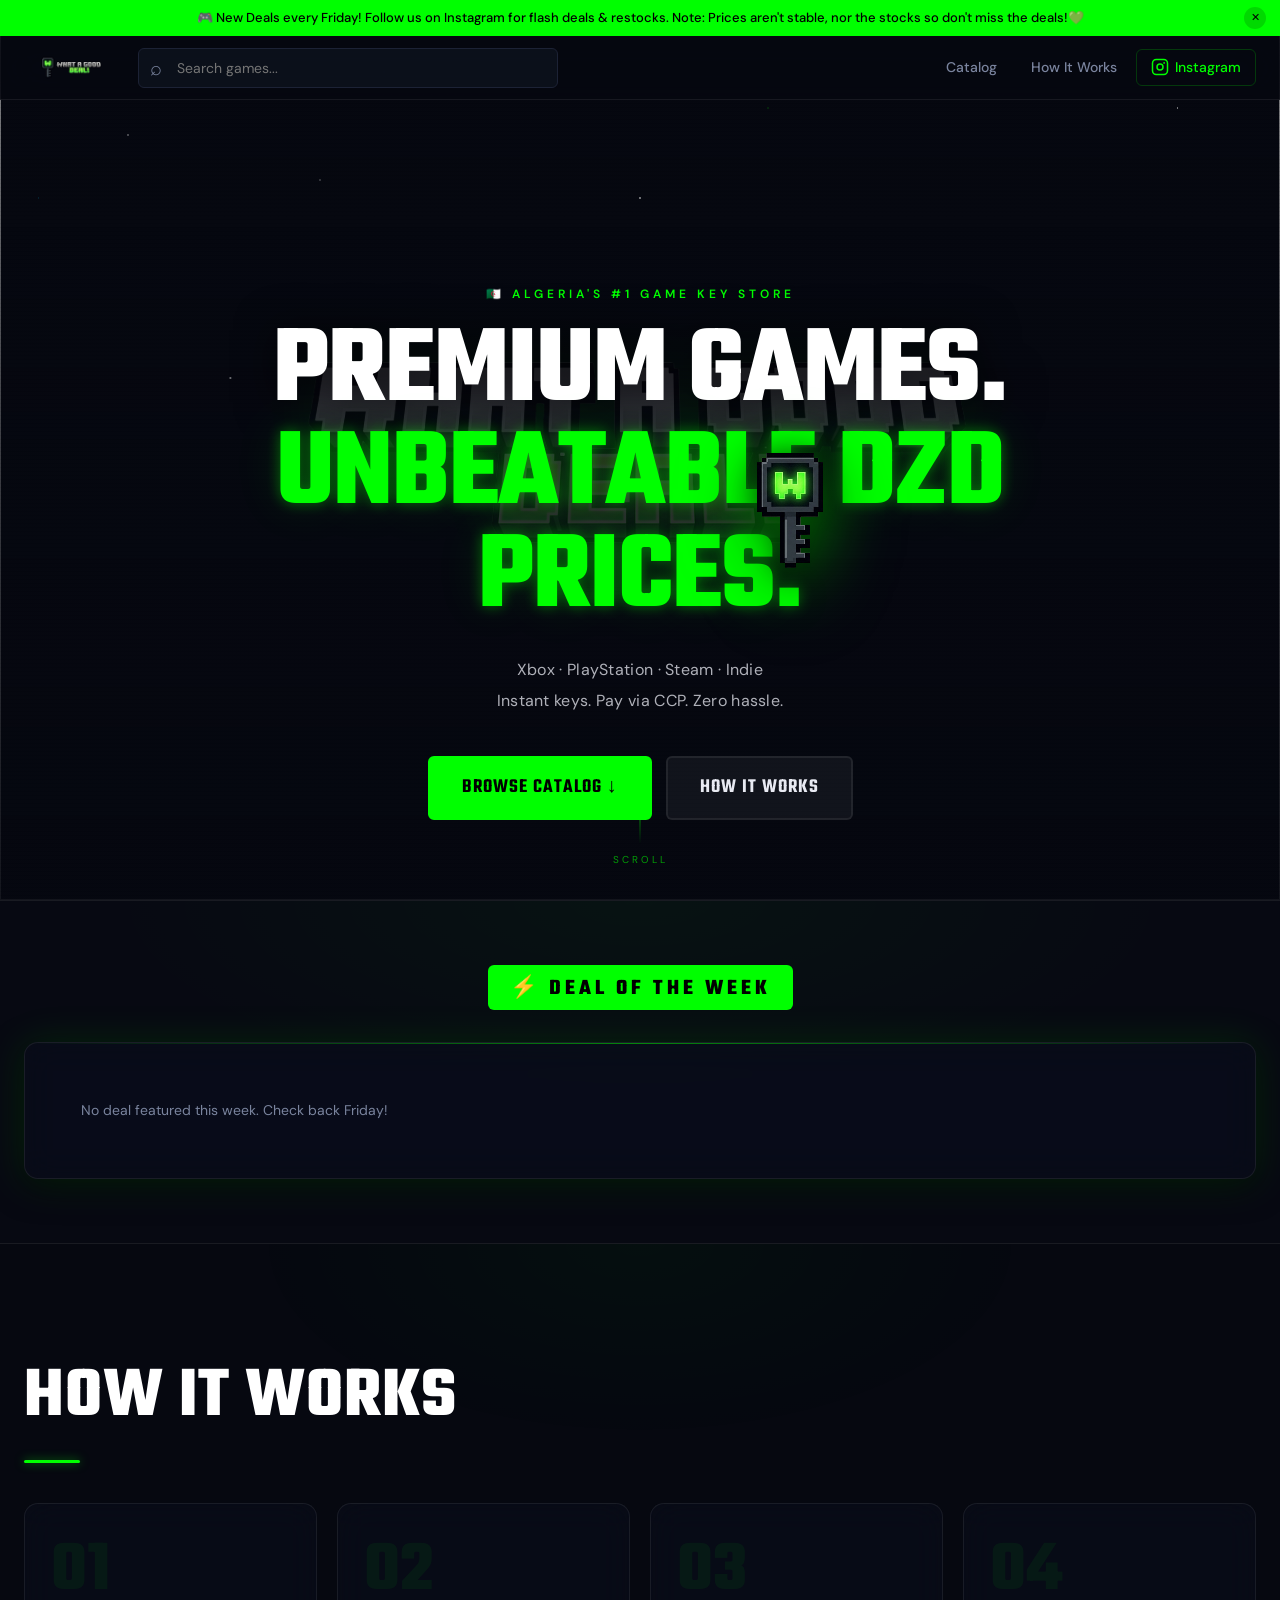
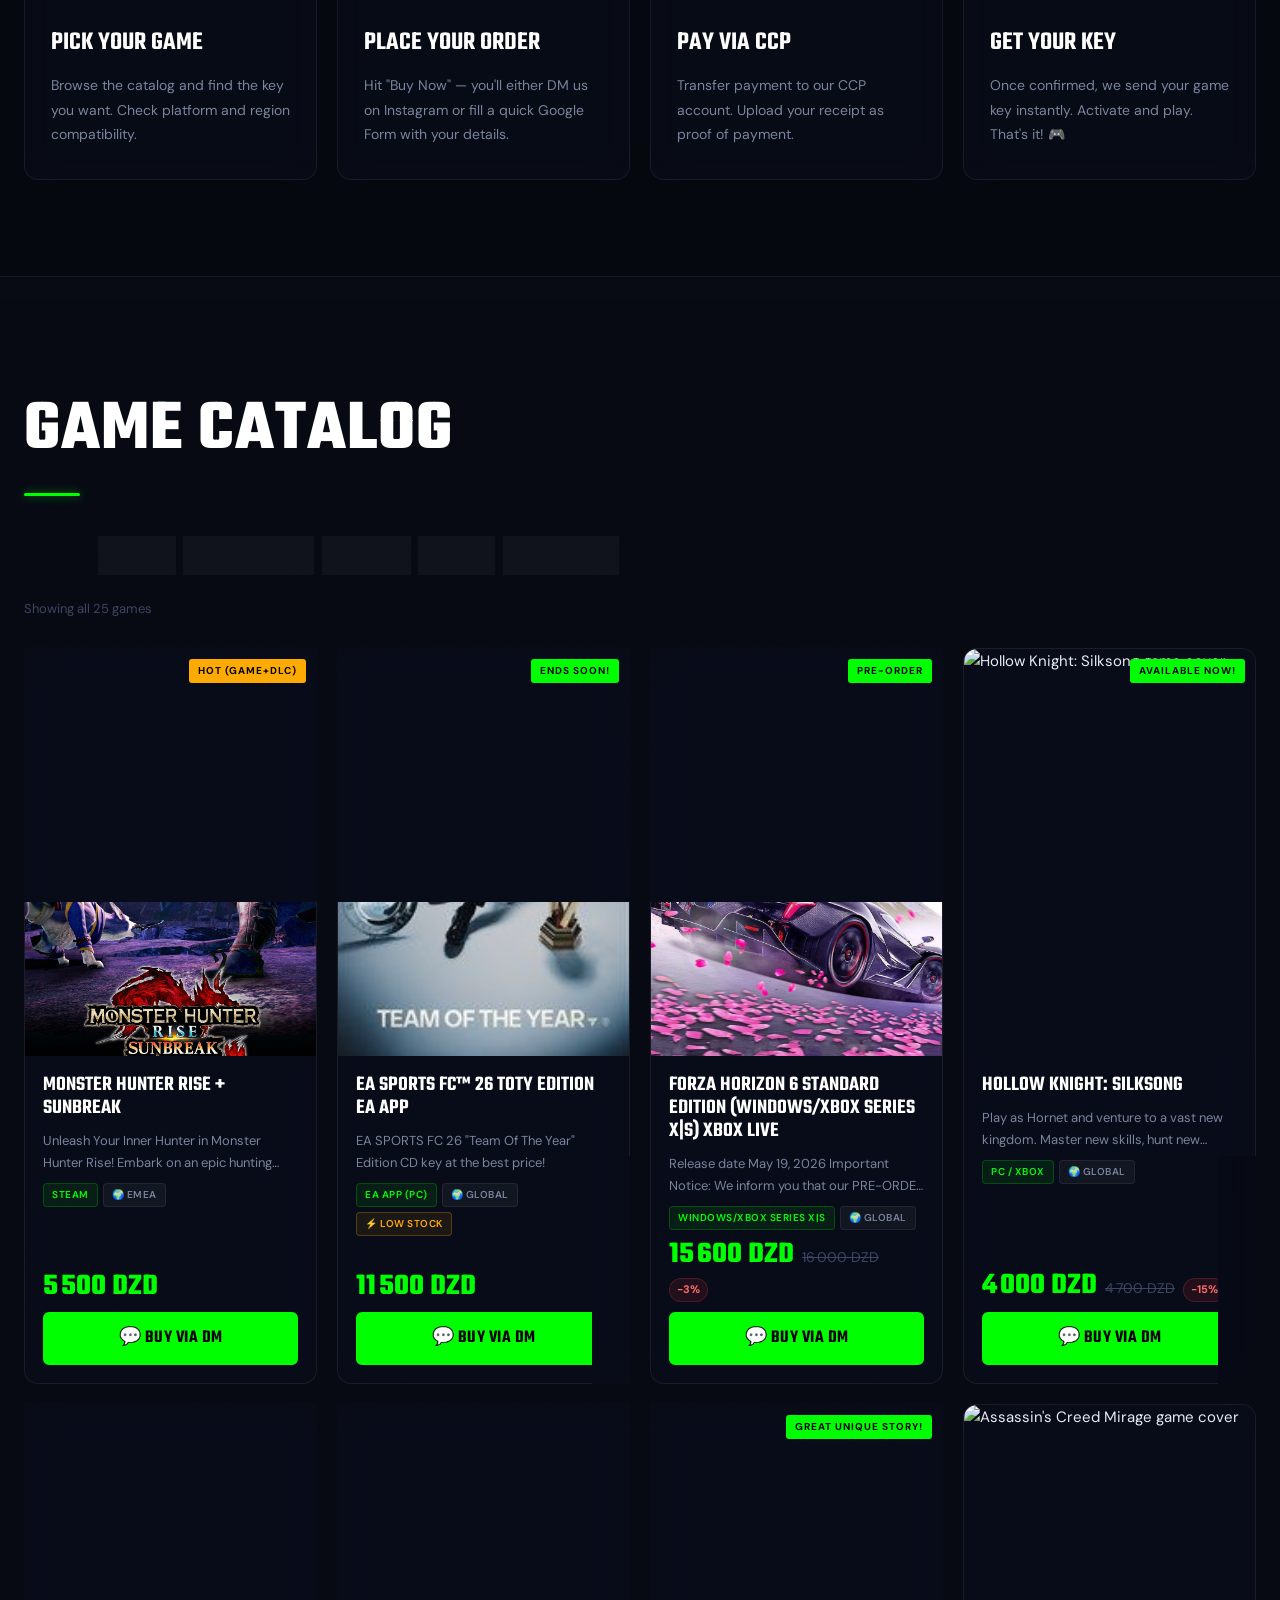
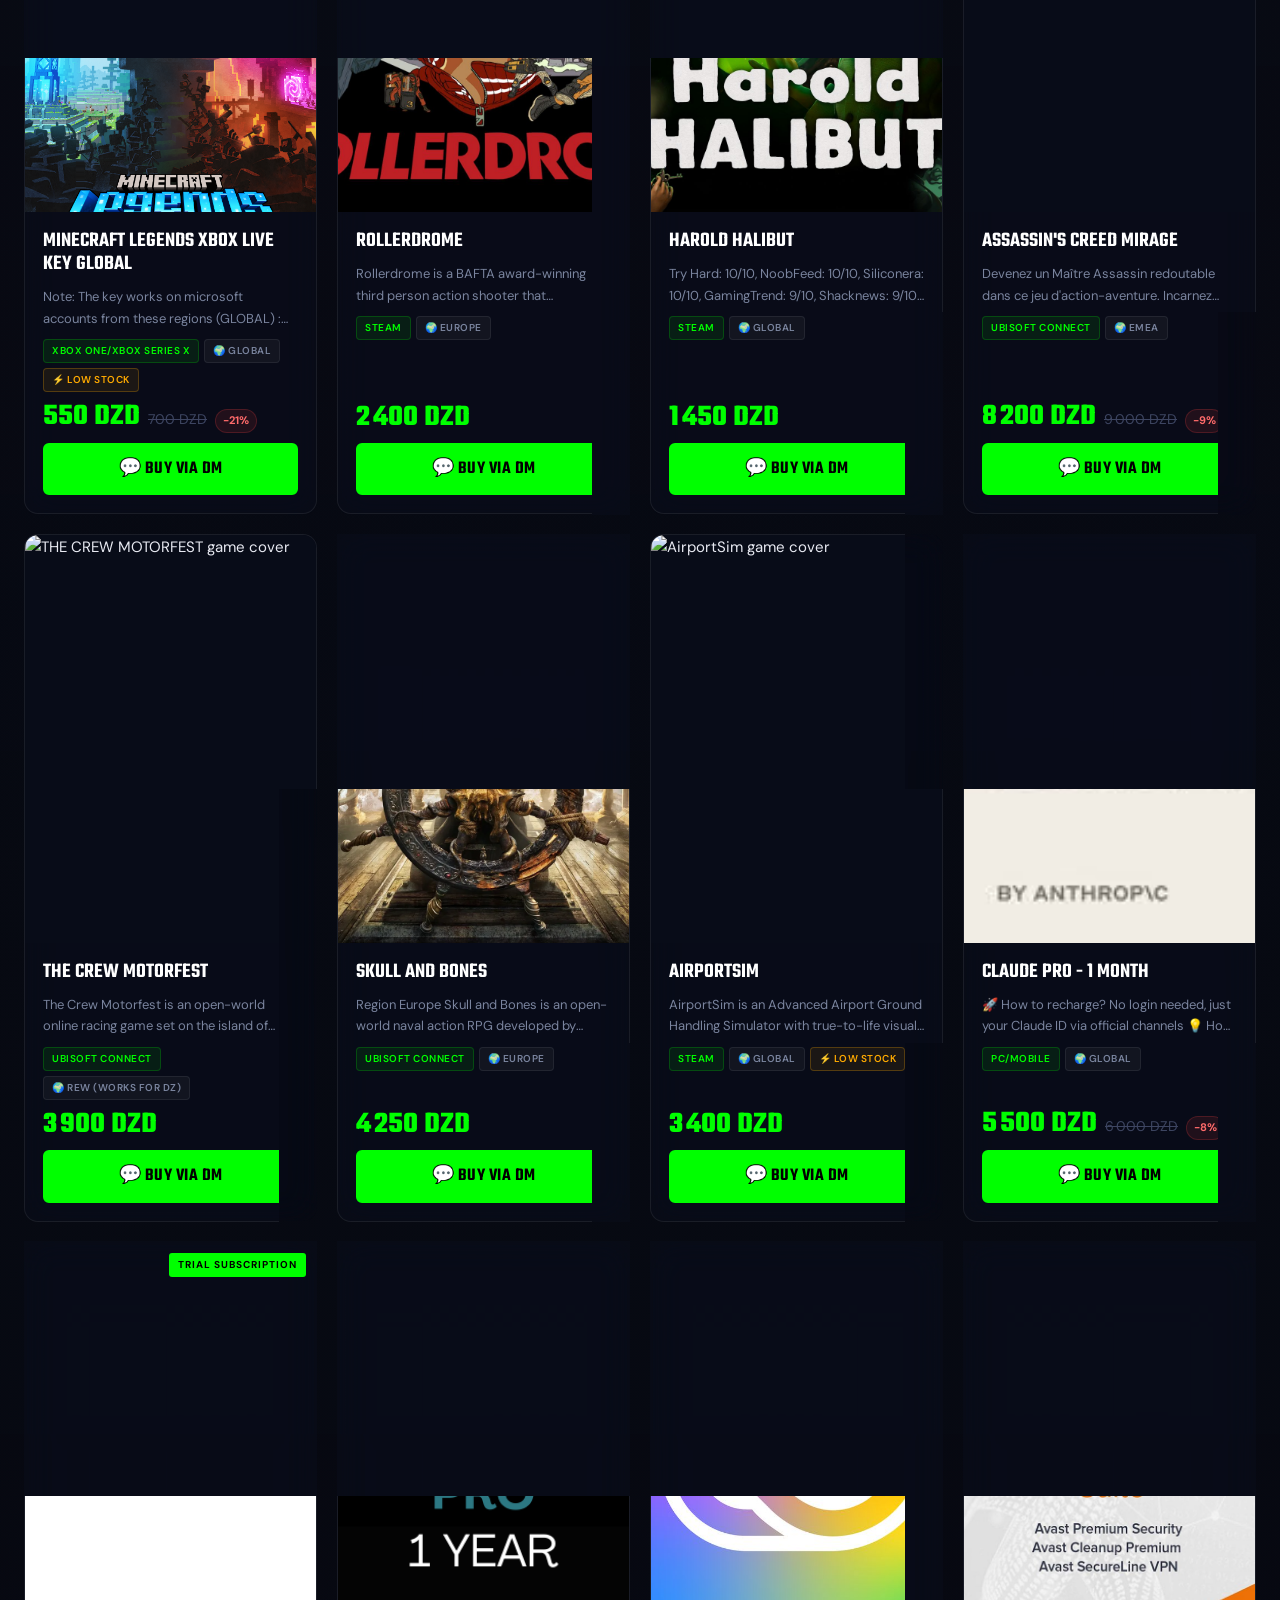
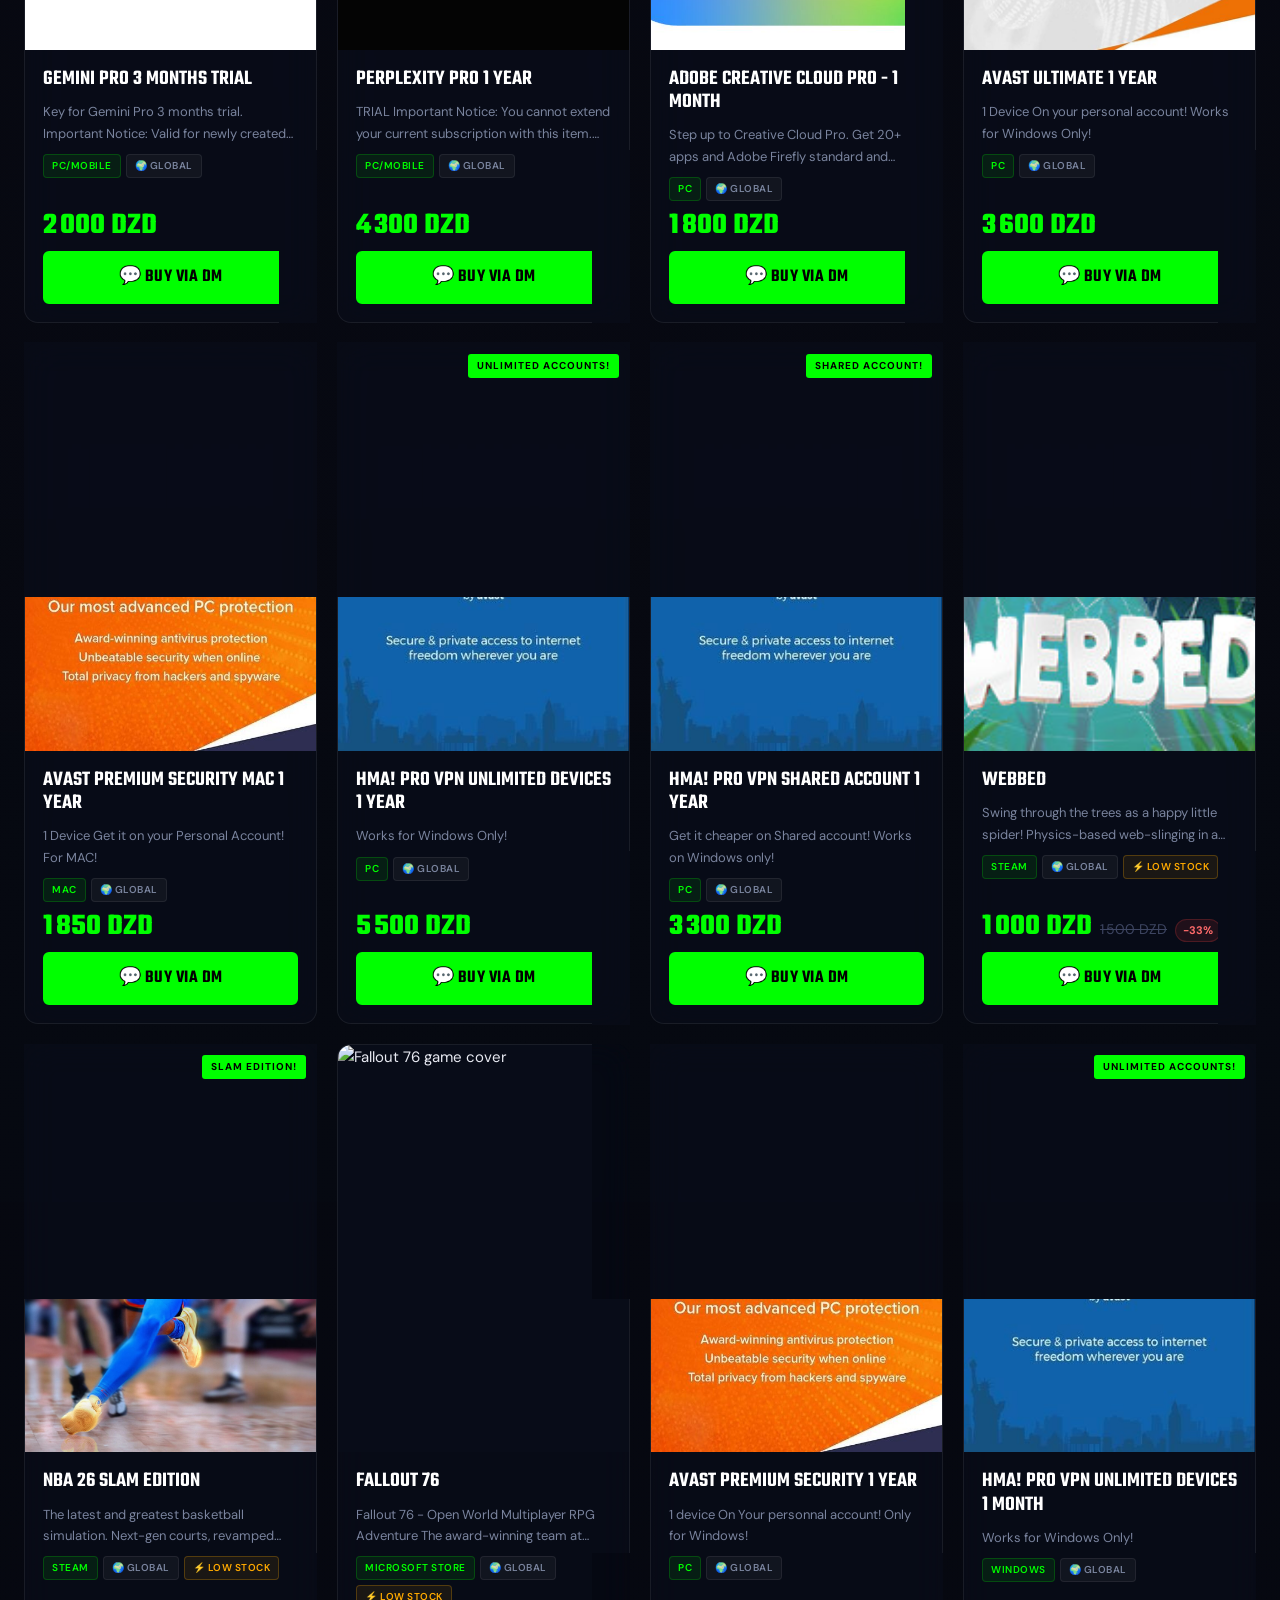
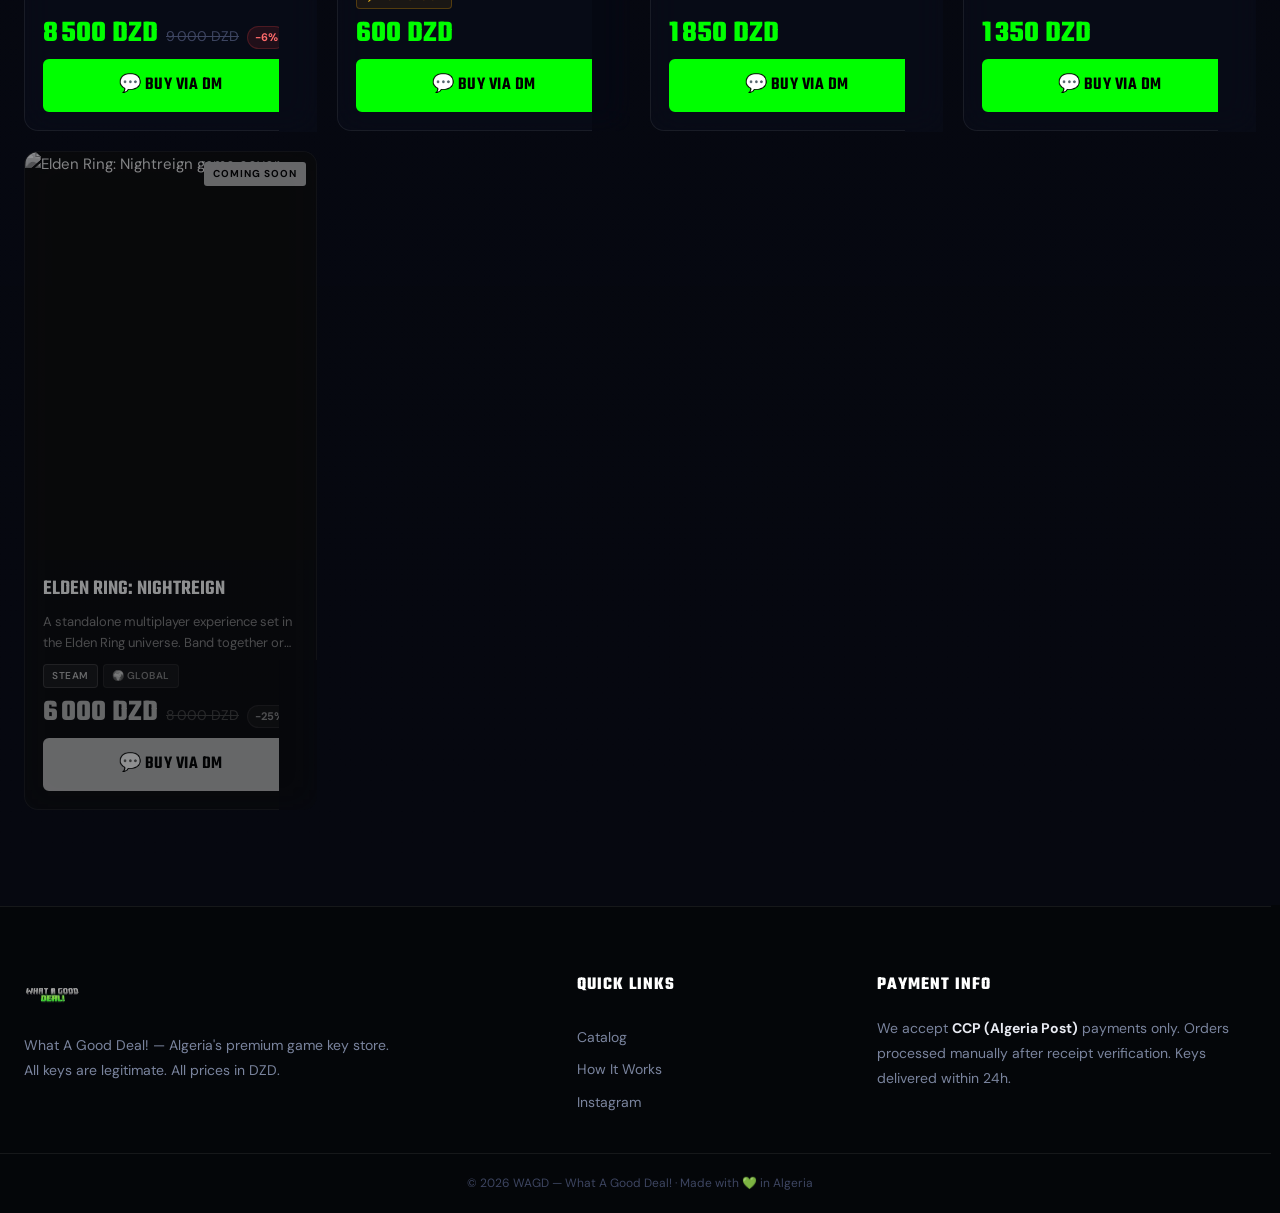
==== commit 75f6ad8a: "Update index.html" ====
--- a/index.html
+++ b/index.html
@@ -21,14 +21,30 @@
 </head>
 <body>
 
-  <!-- ░░ FIXED GLOBAL BACKGROUND (Moon & Night Sea) ░░ -->
+  <!-- ░░ FIXED GLOBAL BACKGROUND (Minecraft Moon & Night Sea) ░░ -->
   <div class="global-bg" aria-hidden="true">
     <img
-      src="https://images.unsplash.com/photo-1513628253939-010e64ac66cd?auto=format&fit=crop&w=1920&q=80"
+      src="https://images.unsplash.com/photo-1532767153582-b1a0e5145009?q=80&w=1920&auto=format&fit=crop"
       alt=""
       class="global-bg-img"
     />
     <div class="global-bg-overlay"></div>
+  </div>
+
+  <!-- ░░ FIXED VISUAL COMPOSITION (Text + Bouncing Key locked to center) ░░ -->
+  <div class="fixed-visual-container" aria-hidden="true">
+    <img
+      src="images/writing for the site png (1).png"
+      alt="What A Good Deal"
+      class="hero-text-logo"
+      onerror="this.style.display='none'"
+    />
+    <img
+      src="images/logos png real.png"
+      alt=""
+      class="hero-key-bounce"
+      onerror="this.style.display='none'"
+    />
   </div>
 
   <!-- ░░ ANNOUNCEMENT BAR ░░ -->
@@ -85,22 +101,6 @@
 
       <!-- Scanline -->
       <div class="scanline" aria-hidden="true"></div>
-
-      <!-- Center composition: text logo + bouncing key -->
-      <div class="hero-visual" aria-hidden="true">
-        <img
-          src="images/writing for the site png (1).png"
-          alt="What A Good Deal"
-          class="hero-text-logo"
-          onerror="this.style.display='none'"
-        />
-        <img
-          src="images/logos png real.png"
-          alt=""
-          class="hero-key-bounce"
-          onerror="this.style.display='none'"
-        />
-      </div>
 
       <!-- Foreground text content -->
       <div class="hero-content">
@@ -114,12 +114,6 @@
           <a href="#catalog" class="btn btn-primary">Browse Catalog ↓</a>
           <a href="#how-it-works" class="btn btn-ghost">How It Works</a>
         </div>
-      </div>
-
-      <!-- Decorative corner brackets -->
-      <div class="hero-deco" aria-hidden="true">
-        <span class="deco-bracket deco-l">[</span>
-        <span class="deco-bracket deco-r">]</span>
       </div>
 
       <!-- Scroll cue -->
--- a/styles.css
+++ b/styles.css
@@ -1,10 +1,8 @@
 /* ============================================================
    WAGD — What A Good Deal! | styles.css
-   Design: Night-Sea Galaxy Premium · Darkmorphism Glass
-   Palette: Midnight Void + Neon Green + Frosted Glass
-   ============================================================ */
-
-/* ── CSS Variables ── */
+   Design: Night-Sea Premium · Darkmorphism Glass
+   ============================================================ */
+
 :root {
   --bg:           #060810;
   --bg-card:      #0b0e18;
@@ -14,7 +12,6 @@
   --neon-dim:     rgba(0, 255, 0, 0.12);
   --neon-glow:    rgba(0, 255, 0, 0.45);
   --neon-dark:    #00cc00;
-  --neon-ultra:   rgba(0, 255, 0, 0.08);
   --text:         #e8eaf2;
   --text-muted:   #7a849e;
   --text-dim:     #3d4561;
@@ -41,12 +38,9 @@
   --transition:   0.22s ease;
 }
 
-/* ── Reset & Base ── */
 *, *::before, *::after { box-sizing: border-box; margin: 0; padding: 0; }
 
-html {
-  scroll-padding-top: calc(var(--header-h) + var(--announce-h) + 16px);
-}
+html { scroll-padding-top: calc(var(--header-h) + var(--announce-h) + 16px); }
 
 body {
   background: var(--bg);
@@ -61,246 +55,13 @@
 img { display: block; max-width: 100%; }
 button { cursor: pointer; border: none; background: none; font: inherit; }
 
-/* ── Scrollbar ── */
 ::-webkit-scrollbar { width: 6px; }
 ::-webkit-scrollbar-track { background: var(--bg); }
 ::-webkit-scrollbar-thumb { background: #1c2235; border-radius: 3px; }
 ::-webkit-scrollbar-thumb:hover { background: var(--neon); }
 
 /* ============================================================
-   ANNOUNCEMENT BAR
-   ============================================================ */
-.announcement-bar {
-  position: fixed;
-  top: 0; left: 0; right: 0;
-  z-index: 1000;
-  height: var(--announce-h);
-  background: var(--neon);
-  color: #000;
-  display: flex;
-  align-items: center;
-  justify-content: center;
-  gap: 12px;
-  font-family: var(--font-body);
-  font-size: 13px;
-  font-weight: 500;
-  padding: 0 16px;
-  transition: transform var(--transition), opacity var(--transition);
-}
-
-.announcement-bar.dismissed {
-  transform: translateY(-100%);
-  opacity: 0;
-  pointer-events: none;
-}
-
-#announcement-text { text-align: center; }
-
-.dismiss-btn {
-  position: absolute;
-  right: 14px;
-  background: rgba(0,0,0,0.15);
-  border: none;
-  color: #000;
-  width: 22px; height: 22px;
-  border-radius: 50%;
-  font-size: 11px;
-  display: flex; align-items: center; justify-content: center;
-  transition: background var(--transition);
-}
-.dismiss-btn:hover { background: rgba(0,0,0,0.3); }
-
-/* ============================================================
-   HEADER
-   ============================================================ */
-.site-header {
-  position: fixed;
-  top: var(--announce-h);
-  left: 0; right: 0;
-  z-index: 900;
-  height: var(--header-h);
-  background: rgba(6, 8, 16, 0.85);
-  backdrop-filter: blur(24px) saturate(1.6);
-  border-bottom: 1px solid var(--glass-border);
-  transition: top var(--transition), border-color var(--transition);
-}
-
-.announcement-bar.dismissed ~ .site-header {
-  top: 0;
-}
-
-.header-inner {
-  max-width: 1320px;
-  margin: 0 auto;
-  padding: 0 24px;
-  height: 100%;
-  display: flex;
-  align-items: center;
-  gap: 20px;
-}
-
-/* Logo */
-.logo {
-  font-family: var(--font-display);
-  font-size: 32px;
-  font-weight: 700;
-  letter-spacing: 2px;
-  line-height: 1;
-  color: var(--white);
-  display: flex;
-  flex-direction: column;
-  align-items: flex-start;
-  text-transform: uppercase;
-  white-space: nowrap;
-  flex-shrink: 0;
-}
-.header-logo-img {
-  height: 40px;
-  width: auto;
-  object-fit: contain;
-}
-.logo-accent { color: var(--neon); text-shadow: var(--shadow-neon); }
-.logo-sub {
-  font-size: 7px;
-  letter-spacing: 3px;
-  color: var(--text-muted);
-  font-family: var(--font-body);
-  font-weight: 400;
-  margin-top: -2px;
-}
-
-/* Search */
-.search-wrap {
-  flex: 1;
-  max-width: 420px;
-  position: relative;
-  display: flex;
-  align-items: center;
-}
-
-.search-icon {
-  position: absolute;
-  left: 12px;
-  font-size: 20px;
-  color: var(--text-muted);
-  pointer-events: none;
-  line-height: 1;
-  top: 50%;
-  transform: translateY(-50%);
-}
-
-.search-input {
-  width: 100%;
-  height: 40px;
-  background: rgba(15, 20, 32, 0.7);
-  border: 1px solid var(--bg-border);
-  border-radius: var(--radius);
-  color: var(--text);
-  font-family: var(--font-body);
-  font-size: 14px;
-  padding: 0 36px 0 38px;
-  outline: none;
-  transition: border-color var(--transition), box-shadow var(--transition);
-}
-.search-input::placeholder { color: var(--text-dim); }
-.search-input:focus {
-  border-color: var(--neon);
-  box-shadow: 0 0 0 3px var(--neon-dim);
-}
-.search-input::-webkit-search-cancel-button { display: none; }
-
-.search-clear {
-  position: absolute;
-  right: 10px;
-  color: var(--text-dim);
-  font-size: 13px;
-  cursor: pointer;
-  opacity: 0;
-  pointer-events: none;
-  transition: opacity var(--transition);
-  user-select: none;
-}
-.search-clear.visible { opacity: 1; pointer-events: all; }
-.search-clear:hover { color: var(--neon); }
-
-/* Nav */
-.header-nav {
-  display: flex;
-  align-items: center;
-  gap: 4px;
-  margin-left: auto;
-}
-
-.nav-link {
-  font-size: 14px;
-  font-weight: 500;
-  color: var(--text-muted);
-  padding: 6px 14px;
-  border-radius: var(--radius);
-  border: 1px solid transparent;
-  transition: color var(--transition), border-color var(--transition), background var(--transition);
-  white-space: nowrap;
-  display: flex;
-  align-items: center;
-  gap: 6px;
-}
-.nav-link:hover { color: var(--white); }
-
-.ig-link {
-  color: var(--neon);
-  border-color: rgba(0,255,0,0.2);
-}
-.ig-link:hover {
-  background: var(--neon-dim);
-  border-color: var(--neon);
-  color: var(--neon);
-}
-
-/* Hamburger */
-.hamburger {
-  display: none;
-  flex-direction: column;
-  gap: 5px;
-  padding: 6px;
-  margin-left: auto;
-}
-.hamburger span {
-  display: block;
-  width: 24px; height: 2px;
-  background: var(--text);
-  border-radius: 1px;
-  transition: transform var(--transition), opacity var(--transition);
-}
-.hamburger.open span:nth-child(1) { transform: translateY(7px) rotate(45deg); }
-.hamburger.open span:nth-child(2) { opacity: 0; }
-.hamburger.open span:nth-child(3) { transform: translateY(-7px) rotate(-45deg); }
-
-/* Mobile nav */
-.mobile-nav {
-  display: none;
-  flex-direction: column;
-  background: rgba(8, 11, 22, 0.97);
-  backdrop-filter: blur(20px);
-  border-top: 1px solid var(--glass-border);
-  padding: 8px 0;
-  max-height: 0;
-  overflow: hidden;
-  transition: max-height 0.3s ease;
-}
-.mobile-nav.open { max-height: 300px; }
-.mobile-nav-link {
-  padding: 14px 24px;
-  font-size: 15px;
-  font-weight: 500;
-  color: var(--text-muted);
-  border-bottom: 1px solid var(--glass-border);
-  transition: color var(--transition), background var(--transition);
-}
-.mobile-nav-link:last-child { border-bottom: none; }
-.mobile-nav-link:hover { color: var(--neon); background: var(--neon-dim); }
-
-/* ============================================================
-   FIXED GLOBAL BACKGROUND
+   FIXED GLOBAL BACKGROUND (Night Sea & Moon)
    ============================================================ */
 .global-bg {
   position: fixed;
@@ -313,1184 +74,307 @@
   width: 100%;
   height: 100%;
   object-fit: cover;
-  object-position: center 15%;
-  filter: brightness(0.42) saturate(1.4);
+  object-position: center top;
 }
 
 .global-bg-overlay {
   position: absolute;
   inset: 0;
-  background:
-    linear-gradient(to bottom,
-      rgba(6,8,16,0.45) 0%,
-      rgba(6,8,16,0.20) 20%,
-      rgba(6,8,16,0.50) 55%,
-      rgba(6,8,16,0.90) 80%,
-      rgba(6,8,16,0.98) 100%);
-}
-
-.global-bg-fallback {
-  background: radial-gradient(ellipse 140% 80% at 50% 0%,
-    #0a1828 0%, #05091a 45%, #020408 100%);
-}
+  background: linear-gradient(to bottom, 
+    rgba(6,8,16,0.3) 0%, 
+    rgba(6,8,16,0.7) 50%, 
+    rgba(6,8,16,0.92) 100%);
+}
+
+/* ============================================================
+   ANNOUNCEMENT BAR & HEADER
+   ============================================================ */
+.announcement-bar {
+  position: fixed; top: 0; left: 0; right: 0; z-index: 1000;
+  height: var(--announce-h); background: var(--neon); color: #000;
+  display: flex; align-items: center; justify-content: center; gap: 12px;
+  font-family: var(--font-body); font-size: 13px; font-weight: 500;
+  padding: 0 16px; transition: transform var(--transition), opacity var(--transition);
+}
+.announcement-bar.dismissed { transform: translateY(-100%); opacity: 0; pointer-events: none; }
+.dismiss-btn { position: absolute; right: 14px; background: rgba(0,0,0,0.15); border: none; color: #000; width: 22px; height: 22px; border-radius: 50%; font-size: 11px; display: flex; align-items: center; justify-content: center; transition: background var(--transition); }
+.dismiss-btn:hover { background: rgba(0,0,0,0.3); }
+
+.site-header {
+  position: fixed; top: var(--announce-h); left: 0; right: 0; z-index: 900;
+  height: var(--header-h); background: rgba(6, 8, 16, 0.85); backdrop-filter: blur(24px) saturate(1.6);
+  border-bottom: 1px solid var(--glass-border); transition: top var(--transition), border-color var(--transition);
+}
+.announcement-bar.dismissed ~ .site-header { top: 0; }
+.header-inner { max-width: 1320px; margin: 0 auto; padding: 0 24px; height: 100%; display: flex; align-items: center; gap: 20px; }
+
+.logo { font-family: var(--font-display); font-size: 32px; font-weight: 700; letter-spacing: 2px; color: var(--white); display: flex; flex-direction: column; text-transform: uppercase; white-space: nowrap; flex-shrink: 0; }
+.header-logo-img { height: 40px; width: auto; object-fit: contain; }
+
+.search-wrap { flex: 1; max-width: 420px; position: relative; display: flex; align-items: center; }
+.search-icon { position: absolute; left: 12px; font-size: 20px; color: var(--text-muted); pointer-events: none; top: 50%; transform: translateY(-50%); }
+.search-input { width: 100%; height: 40px; background: rgba(15, 20, 32, 0.7); border: 1px solid var(--bg-border); border-radius: var(--radius); color: var(--text); font-family: var(--font-body); font-size: 14px; padding: 0 36px 0 38px; outline: none; transition: border-color var(--transition), box-shadow var(--transition); }
+.search-input:focus { border-color: var(--neon); box-shadow: 0 0 0 3px var(--neon-dim); }
+.search-input::-webkit-search-cancel-button { display: none; }
+.search-clear { position: absolute; right: 10px; color: var(--text-dim); font-size: 13px; cursor: pointer; opacity: 0; pointer-events: none; transition: opacity var(--transition); }
+.search-clear.visible { opacity: 1; pointer-events: all; }
+.search-clear:hover { color: var(--neon); }
+
+.header-nav { display: flex; align-items: center; gap: 4px; margin-left: auto; }
+.nav-link { font-size: 14px; font-weight: 500; color: var(--text-muted); padding: 6px 14px; border-radius: var(--radius); border: 1px solid transparent; transition: color var(--transition), border-color var(--transition), background var(--transition); display: flex; align-items: center; gap: 6px; }
+.nav-link:hover { color: var(--white); }
+.ig-link { color: var(--neon); border-color: rgba(0,255,0,0.2); }
+.ig-link:hover { background: var(--neon-dim); border-color: var(--neon); color: var(--neon); }
+
+.hamburger { display: none; flex-direction: column; gap: 5px; padding: 6px; margin-left: auto; }
+.hamburger span { display: block; width: 24px; height: 2px; background: var(--text); border-radius: 1px; transition: transform var(--transition), opacity var(--transition); }
+.hamburger.open span:nth-child(1) { transform: translateY(7px) rotate(45deg); }
+.hamburger.open span:nth-child(2) { opacity: 0; }
+.hamburger.open span:nth-child(3) { transform: translateY(-7px) rotate(-45deg); }
+
+.mobile-nav { display: none; flex-direction: column; background: rgba(8, 11, 22, 0.97); backdrop-filter: blur(20px); border-top: 1px solid var(--glass-border); padding: 8px 0; max-height: 0; overflow: hidden; transition: max-height 0.3s ease; }
+.mobile-nav.open { max-height: 300px; }
+.mobile-nav-link { padding: 14px 24px; font-size: 15px; font-weight: 500; color: var(--text-muted); border-bottom: 1px solid var(--glass-border); transition: color var(--transition), background var(--transition); }
+.mobile-nav-link:last-child { border-bottom: none; }
+.mobile-nav-link:hover { color: var(--neon); background: var(--neon-dim); }
 
 /* ============================================================
    HERO — FULL SCREEN
    ============================================================ */
 .hero {
-  position: relative;
-  height: 100vh;
-  min-height: 640px;
-  display: flex;
-  align-items: center;
-  justify-content: center;
-  overflow: hidden;
-  text-align: center;
-}
-
-/* Twinkling stars */
+  position: relative; height: 100vh; min-height: 640px;
+  display: flex; align-items: center; justify-content: center;
+  overflow: hidden; text-align: center;
+}
+
 .hero-stars { position: absolute; inset: 0; z-index: 1; pointer-events: none; }
-
-.stars-layer {
-  position: absolute;
-  inset: 0;
-  background-image:
-    radial-gradient(1px 1px at 10% 15%, rgba(255,255,255,0.9) 0%, transparent 100%),
-    radial-gradient(1px 1px at 30% 8%,  rgba(255,255,255,0.7) 0%, transparent 100%),
-    radial-gradient(1.5px 1.5px at 50% 22%, rgba(255,255,255,0.8) 0%, transparent 100%),
-    radial-gradient(1px 1px at 70% 5%,  rgba(255,255,255,0.6) 0%, transparent 100%),
-    radial-gradient(1px 1px at 88% 18%, rgba(255,255,255,0.9) 0%, transparent 100%),
-    radial-gradient(1px 1px at 20% 35%, rgba(255,255,255,0.5) 0%, transparent 100%),
-    radial-gradient(1px 1px at 45% 42%, rgba(255,255,255,0.6) 0%, transparent 100%),
-    radial-gradient(1px 1px at 78% 30%, rgba(255,255,255,0.8) 0%, transparent 100%),
-    radial-gradient(1px 1px at 5%  48%, rgba(255,255,255,0.4) 0%, transparent 100%),
-    radial-gradient(1px 1px at 94% 40%, rgba(255,255,255,0.7) 0%, transparent 100%),
-    radial-gradient(1px 1px at 60% 12%, rgba(0,255,0,0.4) 0%, transparent 100%),
-    radial-gradient(1px 1px at 15% 55%, rgba(0,220,255,0.3) 0%, transparent 100%);
-  animation: starTwinkle 4s ease-in-out infinite alternate;
-}
-.s2 {
-  background-image:
-    radial-gradient(1px 1px at 25% 20%, rgba(255,255,255,0.6) 0%, transparent 100%),
-    radial-gradient(1px 1px at 55% 10%, rgba(255,255,255,0.8) 0%, transparent 100%),
-    radial-gradient(2px 2px at 80% 25%, rgba(255,255,255,0.5) 0%, transparent 100%),
-    radial-gradient(1px 1px at 40% 38%, rgba(255,255,255,0.7) 0%, transparent 100%),
-    radial-gradient(1px 1px at 65% 44%, rgba(255,255,255,0.5) 0%, transparent 100%),
-    radial-gradient(1px 1px at 92% 12%, rgba(255,255,255,0.9) 0%, transparent 100%),
-    radial-gradient(1px 1px at 8%  30%, rgba(255,255,255,0.6) 0%, transparent 100%),
-    radial-gradient(1px 1px at 72% 50%, rgba(0,255,0,0.3)   0%, transparent 100%);
-  animation: starTwinkle 5.5s ease-in-out infinite alternate-reverse;
-}
-.s3 {
-  background-image:
-    radial-gradient(1px 1px at 35% 16%, rgba(255,255,255,0.5) 0%, transparent 100%),
-    radial-gradient(1px 1px at 62% 28%, rgba(255,255,255,0.7) 0%, transparent 100%),
-    radial-gradient(1.5px 1.5px at 18% 42%, rgba(255,255,255,0.6) 0%, transparent 100%),
-    radial-gradient(1px 1px at 83% 36%, rgba(255,255,255,0.4) 0%, transparent 100%),
-    radial-gradient(1px 1px at 48% 6%,  rgba(255,255,255,0.9) 0%, transparent 100%),
-    radial-gradient(1px 1px at 3%  22%, rgba(0,200,255,0.25) 0%, transparent 100%);
-  animation: starTwinkle 7s ease-in-out infinite alternate;
-}
-
-/* Scanline overlay */
-.scanline {
-  position: absolute;
-  inset: 0;
-  z-index: 2;
-  background: repeating-linear-gradient(
-    to bottom,
-    transparent,
-    transparent 3px,
-    rgba(0,0,0,0.05) 3px,
-    rgba(0,0,0,0.05) 4px
-  );
-  pointer-events: none;
-}
+.stars-layer { position: absolute; inset: 0; background-image: radial-gradient(1px 1px at 10% 15%, rgba(255,255,255,0.9) 0%, transparent 100%), radial-gradient(1px 1px at 30% 8%, rgba(255,255,255,0.7) 0%, transparent 100%), radial-gradient(1.5px 1.5px at 50% 22%, rgba(255,255,255,0.8) 0%, transparent 100%), radial-gradient(1px 1px at 60% 12%, rgba(0,255,0,0.4) 0%, transparent 100%); animation: starTwinkle 4s ease-in-out infinite alternate; }
+.s2 { background-image: radial-gradient(1px 1px at 25% 20%, rgba(255,255,255,0.6) 0%, transparent 100%), radial-gradient(1px 1px at 92% 12%, rgba(255,255,255,0.9) 0%, transparent 100%), radial-gradient(1px 1px at 72% 50%, rgba(0,255,0,0.3) 0%, transparent 100%); animation: starTwinkle 5.5s ease-in-out infinite alternate-reverse; }
+.s3 { background-image: radial-gradient(1.5px 1.5px at 18% 42%, rgba(255,255,255,0.6) 0%, transparent 100%), radial-gradient(1px 1px at 3% 22%, rgba(0,200,255,0.25) 0%, transparent 100%); animation: starTwinkle 7s ease-in-out infinite alternate; }
+
+.scanline { position: absolute; inset: 0; z-index: 2; background: repeating-linear-gradient(to bottom, transparent, transparent 3px, rgba(0,0,0,0.05) 3px, rgba(0,0,0,0.05) 4px); pointer-events: none; }
 
 /* ── Hero Visual: Text logo + bouncing key ── */
-.hero-visual {
-  position: absolute;
-  inset: 0;
-  z-index: 3;
-  display: flex;
-  align-items: center;
-  justify-content: center;
-  pointer-events: none;
-}
-
-/* WHAT A GOOD DEAL text logo — large backdrop */
+.hero-visual { position: absolute; inset: 0; z-index: 3; display: flex; align-items: center; justify-content: center; pointer-events: none; }
+
 .hero-text-logo {
   position: absolute;
-  width: clamp(240px, 48vw, 580px);
-  max-width: 90vw;
-  height: auto;
-  opacity: 0.16;
-  filter: brightness(1.5) drop-shadow(0 0 28px rgba(0,255,0,0.35));
-  user-select: none;
+  width: clamp(280px, 60vw, 700px);
+  opacity: 0.15;
+  filter: brightness(1.5) drop-shadow(0 0 30px rgba(0,255,0,0.4));
   top: 50%;
   left: 50%;
   transform: translate(-50%, -50%);
   z-index: 4;
 }
 
-/* Pixel key — bouncing on top of text */
 .hero-key-bounce {
   position: absolute;
-  width: clamp(120px, 20vw, 250px);
-  max-width: 38vw;
-  height: auto;
+  width: clamp(150px, 25vw, 300px); 
   top: 50%;
   left: 50%;
-  /* base centering — keyFloat also handles X-translate */
-  transform: translateX(-50%) translateY(-55%);
-  animation: keyFloat 2.4s ease-in-out infinite;
-  filter: drop-shadow(0 10px 30px rgba(0,255,0,0.45)) drop-shadow(0 4px 10px rgba(0,0,0,0.8));
+  margin-top: -20px; 
+  z-index: 5;
   image-rendering: pixelated;
-  z-index: 5;
-}
-
-/* ── Hero foreground content ── */
-.hero-content {
-  position: relative;
-  z-index: 4;
-  max-width: 820px;
-  padding: calc(var(--header-h) + var(--announce-h)) 24px 80px;
-  display: flex;
-  flex-direction: column;
-  align-items: center;
-  margin-top: auto;
-}
-
-.hero-eyebrow {
-  font-size: 12px;
-  font-weight: 600;
-  letter-spacing: 4px;
-  text-transform: uppercase;
-  color: var(--neon);
-  margin-bottom: 18px;
-  opacity: 0;
-  animation: fadeUp 0.7s ease 0.3s forwards;
-}
-
-.hero-headline {
-  font-family: var(--font-display);
-  font-size: clamp(52px, 9vw, 112px);
-  font-weight: 700;
-  line-height: 0.92;
-  text-transform: uppercase;
-  letter-spacing: -1px;
-  color: var(--white);
-  margin-bottom: 24px;
-  opacity: 0;
-  animation: fadeUp 0.7s ease 0.45s forwards;
-  text-shadow: 0 2px 40px rgba(0,0,0,0.7);
-}
-
-.hero-highlight {
-  color: var(--neon);
-  text-shadow: var(--shadow-neon);
-  display: block;
-}
-
-.hero-sub {
-  font-size: 16px;
-  color: rgba(232, 234, 242, 0.75);
-  margin-bottom: 40px;
-  line-height: 1.9;
-  letter-spacing: 0.3px;
-  opacity: 0;
-  animation: fadeUp 0.7s ease 0.6s forwards;
-}
-
-.hero-ctas {
-  display: flex;
-  gap: 14px;
-  justify-content: center;
-  flex-wrap: wrap;
-  opacity: 0;
-  animation: fadeUp 0.7s ease 0.75s forwards;
-}
-
-/* Deco brackets */
-.hero-deco {
-  position: absolute;
-  inset: 0;
-  pointer-events: none;
-  z-index: 3;
-}
-.deco-bracket {
-  position: absolute;
-  font-family: var(--font-display);
-  font-size: clamp(160px, 28vw, 380px);
-  color: rgba(0,255,0,0.025);
-  line-height: 1;
-  top: 50%;
-  transform: translateY(-50%);
-}
+  filter: drop-shadow(0 15px 35px rgba(0,255,0,0.6)) drop-shadow(0 5px 15px rgba(0,0,0,0.9));
+  animation: megaBounce 2s ease-in-out infinite;
+}
+
+@keyframes megaBounce {
+  0%   { transform: translate(-50%, -50%); }
+  50%  { transform: translate(-50%, calc(-50% - 40px)); }
+  100% { transform: translate(-50%, -50%); }
+}
+
+.hero-content { position: relative; z-index: 4; max-width: 820px; padding: calc(var(--header-h) + var(--announce-h)) 24px 80px; display: flex; flex-direction: column; align-items: center; margin-top: auto; }
+.hero-eyebrow { font-size: 12px; font-weight: 600; letter-spacing: 4px; text-transform: uppercase; color: var(--neon); margin-bottom: 18px; opacity: 0; animation: fadeUp 0.7s ease 0.3s forwards; }
+.hero-headline { font-family: var(--font-display); font-size: clamp(52px, 9vw, 112px); font-weight: 700; line-height: 0.92; text-transform: uppercase; letter-spacing: -1px; color: var(--white); margin-bottom: 24px; opacity: 0; animation: fadeUp 0.7s ease 0.45s forwards; text-shadow: 0 2px 40px rgba(0,0,0,0.7); }
+.hero-highlight { color: var(--neon); text-shadow: var(--shadow-neon); display: block; }
+.hero-sub { font-size: 16px; color: rgba(232, 234, 242, 0.75); margin-bottom: 40px; line-height: 1.9; letter-spacing: 0.3px; opacity: 0; animation: fadeUp 0.7s ease 0.6s forwards; }
+.hero-ctas { display: flex; gap: 14px; justify-content: center; flex-wrap: wrap; opacity: 0; animation: fadeUp 0.7s ease 0.75s forwards; }
+
+.hero-deco { position: absolute; inset: 0; pointer-events: none; z-index: 3; }
+.deco-bracket { position: absolute; font-family: var(--font-display); font-size: clamp(160px, 28vw, 380px); color: rgba(0,255,0,0.025); line-height: 1; top: 50%; transform: translateY(-50%); }
 .deco-l { left: -1%; }
 .deco-r { right: -1%; }
 
-/* Scroll cue */
-.hero-scroll-cue {
-  position: absolute;
-  bottom: 32px;
-  left: 50%;
-  transform: translateX(-50%);
-  z-index: 5;
-  display: flex;
-  flex-direction: column;
-  align-items: center;
-  gap: 8px;
-  opacity: 0;
-  animation: fadeIn 1s ease 1.4s forwards;
-}
-.scroll-line {
-  width: 1px;
-  height: 48px;
-  background: linear-gradient(to bottom, var(--neon), transparent);
-  animation: scrollPulse 2s ease-in-out infinite;
-}
-.scroll-label {
-  font-size: 10px;
-  letter-spacing: 3px;
-  text-transform: uppercase;
-  color: var(--neon);
-  opacity: 0.6;
-}
+.hero-scroll-cue { position: absolute; bottom: 32px; left: 50%; transform: translateX(-50%); z-index: 5; display: flex; flex-direction: column; align-items: center; gap: 8px; opacity: 0; animation: fadeIn 1s ease 1.4s forwards; }
+.scroll-line { width: 1px; height: 48px; background: linear-gradient(to bottom, var(--neon), transparent); animation: scrollPulse 2s ease-in-out infinite; }
+.scroll-label { font-size: 10px; letter-spacing: 3px; text-transform: uppercase; color: var(--neon); opacity: 0.6; }
 
 /* ============================================================
    BUTTONS
    ============================================================ */
-.btn {
-  display: inline-flex;
-  align-items: center;
-  gap: 8px;
-  padding: 14px 32px;
-  font-family: var(--font-display);
-  font-size: 20px;
-  font-weight: 600;
-  letter-spacing: 1px;
-  text-transform: uppercase;
-  border-radius: var(--radius);
-  transition: all 0.25s ease;
-  position: relative;
-  overflow: hidden;
-  cursor: pointer;
-  border: 2px solid transparent;
-}
-
-.btn-primary {
-  background: var(--neon);
-  color: #000;
-  border-color: var(--neon);
-}
-.btn-primary:hover {
-  background: transparent;
-  color: var(--neon);
-  box-shadow: var(--shadow-neon);
-  transform: translateY(-3px);
-}
-
-.btn-ghost {
-  background: rgba(255,255,255,0.05);
-  color: var(--text);
-  border-color: var(--glass-border);
-  backdrop-filter: blur(8px);
-}
-.btn-ghost:hover {
-  border-color: var(--neon);
-  color: var(--neon);
-  background: var(--neon-dim);
-}
-
-.btn-buy {
-  display: inline-flex;
-  align-items: center;
-  justify-content: center;
-  gap: 8px;
-  padding: 10px 20px;
-  background: var(--neon);
-  color: #000;
-  border: 2px solid var(--neon);
-  border-radius: var(--radius);
-  font-family: var(--font-display);
-  font-size: 18px;
-  font-weight: 600;
-  letter-spacing: 0.5px;
-  text-transform: uppercase;
-  width: 100%;
-  transition: all var(--transition);
-  cursor: pointer;
-}
-.btn-buy:hover {
-  background: transparent;
-  color: var(--neon);
-  box-shadow: var(--shadow-neon);
-  transform: translateY(-1px);
-}
+.btn { display: inline-flex; align-items: center; gap: 8px; padding: 14px 32px; font-family: var(--font-display); font-size: 20px; font-weight: 600; letter-spacing: 1px; text-transform: uppercase; border-radius: var(--radius); transition: all 0.25s ease; position: relative; overflow: hidden; cursor: pointer; border: 2px solid transparent; }
+.btn-primary { background: var(--neon); color: #000; border-color: var(--neon); }
+.btn-primary:hover { background: transparent; color: var(--neon); box-shadow: var(--shadow-neon); transform: translateY(-3px); }
+.btn-ghost { background: rgba(255,255,255,0.05); color: var(--text); border-color: var(--glass-border); backdrop-filter: blur(8px); }
+.btn-ghost:hover { border-color: var(--neon); color: var(--neon); background: var(--neon-dim); }
+.btn-buy { display: inline-flex; align-items: center; justify-content: center; gap: 8px; padding: 10px 20px; background: var(--neon); color: #000; border: 2px solid var(--neon); border-radius: var(--radius); font-family: var(--font-display); font-size: 18px; font-weight: 600; letter-spacing: 0.5px; text-transform: uppercase; width: 100%; transition: all var(--transition); cursor: pointer; }
+.btn-buy:hover { background: transparent; color: var(--neon); box-shadow: var(--shadow-neon); transform: translateY(-1px); }
 
 /* ============================================================
    DEAL OF THE WEEK
    ============================================================ */
-.dotw-section {
-  background: var(--bg-card);
-  border-top: 1px solid var(--glass-border);
-  border-bottom: 1px solid var(--glass-border);
-  padding: 64px 24px;
-  position: relative;
-  overflow: hidden;
-}
-
-.dotw-section::before {
-  content: '';
-  position: absolute;
-  inset: 0;
-  background:
-    radial-gradient(ellipse 60% 80% at 50% 0%, rgba(0,255,0,0.04) 0%, transparent 70%);
-  pointer-events: none;
-}
-
-.dotw-inner {
-  max-width: 1320px;
-  margin: 0 auto;
-  position: relative;
-  z-index: 1;
-}
-
-.dotw-label-wrap {
-  text-align: center;
-  margin-bottom: 32px;
-}
-
-.dotw-label {
-  display: inline-block;
-  font-family: var(--font-display);
-  font-size: 22px;
-  font-weight: 700;
-  letter-spacing: 4px;
-  text-transform: uppercase;
-  color: #000;
-  background: var(--neon);
-  padding: 6px 22px 4px;
-  border-radius: var(--radius);
-}
-
-/* Darkmorphism DOTW card */
-.dotw-card {
-  display: flex;
-  gap: 40px;
-  align-items: center;
-  background: var(--glass-bg);
-  backdrop-filter: blur(var(--glass-blur)) saturate(1.4);
-  -webkit-backdrop-filter: blur(var(--glass-blur)) saturate(1.4);
-  border: 1px solid var(--glass-border);
-  border-radius: var(--radius-lg);
-  padding: 32px;
-  position: relative;
-  overflow: hidden;
-  box-shadow: var(--glass-glow);
-  transition: border-color 0.3s ease, box-shadow 0.3s ease, transform 0.3s ease;
-  cursor: pointer;
-}
-.dotw-card:hover {
-  border-color: rgba(0,255,0,0.25);
-  box-shadow: 0 0 60px rgba(0,255,0,0.18), 0 12px 48px rgba(0,0,0,0.7);
-  transform: translateY(-4px);
-}
-
-.dotw-card::after {
-  content: '';
-  position: absolute;
-  top: 0; left: 0; right: 0;
-  height: 1px;
-  background: linear-gradient(90deg, transparent, rgba(0,255,0,0.5), transparent);
-}
-
-.dotw-img-wrap {
-  flex-shrink: 0;
-  width: 180px;
-  border-radius: var(--radius);
-  overflow: hidden;
-  box-shadow: 0 8px 32px rgba(0,0,0,0.6);
-  aspect-ratio: 5/7;
-}
-.dotw-img-wrap img {
-  width: 100%;
-  height: 100%;
-  object-fit: cover;
-  transition: transform 0.5s ease;
-}
+.dotw-section { background: rgba(11, 14, 24, 0.4); border-top: 1px solid var(--glass-border); border-bottom: 1px solid var(--glass-border); padding: 64px 24px; position: relative; overflow: hidden; }
+.dotw-section::before { content: ''; position: absolute; inset: 0; background: radial-gradient(ellipse 60% 80% at 50% 0%, rgba(0,255,0,0.04) 0%, transparent 70%); pointer-events: none; }
+.dotw-inner { max-width: 1320px; margin: 0 auto; position: relative; z-index: 1; }
+.dotw-label-wrap { text-align: center; margin-bottom: 32px; }
+.dotw-label { display: inline-block; font-family: var(--font-display); font-size: 22px; font-weight: 700; letter-spacing: 4px; text-transform: uppercase; color: #000; background: var(--neon); padding: 6px 22px 4px; border-radius: var(--radius); }
+
+.dotw-card { display: flex; gap: 40px; align-items: center; background: var(--glass-bg); backdrop-filter: blur(var(--glass-blur)) saturate(1.4); -webkit-backdrop-filter: blur(var(--glass-blur)) saturate(1.4); border: 1px solid var(--glass-border); border-radius: var(--radius-lg); padding: 32px; position: relative; overflow: hidden; box-shadow: var(--glass-glow); transition: border-color 0.3s ease, box-shadow 0.3s ease, transform 0.3s ease; cursor: pointer; }
+.dotw-card:hover { border-color: rgba(0,255,0,0.25); box-shadow: 0 0 60px rgba(0,255,0,0.18), 0 12px 48px rgba(0,0,0,0.7); transform: translateY(-4px); }
+.dotw-card::after { content: ''; position: absolute; top: 0; left: 0; right: 0; height: 1px; background: linear-gradient(90deg, transparent, rgba(0,255,0,0.5), transparent); }
+
+.dotw-img-wrap { flex-shrink: 0; width: 180px; border-radius: var(--radius); overflow: hidden; box-shadow: 0 8px 32px rgba(0,0,0,0.6); aspect-ratio: 5/7; }
+.dotw-img-wrap img { width: 100%; height: 100%; object-fit: cover; transition: transform 0.5s ease; }
 .dotw-card:hover .dotw-img-wrap img { transform: scale(1.05); }
 
 .dotw-info { flex: 1; }
 .dotw-meta { margin-bottom: 8px; }
-
-.dotw-title {
-  font-family: var(--font-display);
-  font-size: clamp(36px, 5vw, 60px);
-  font-weight: 700;
-  text-transform: uppercase;
-  line-height: 1;
-  color: var(--white);
-  margin-bottom: 12px;
-}
-
-.dotw-desc {
-  font-size: 15px;
-  color: var(--text-muted);
-  margin-bottom: 20px;
-  max-width: 540px;
-}
-
-.dotw-pricing {
-  display: flex;
-  align-items: baseline;
-  gap: 14px;
-  margin-bottom: 24px;
-  flex-wrap: wrap;
-}
-
-.dotw-price {
-  font-family: var(--font-display);
-  font-size: 56px;
-  font-weight: 700;
-  color: var(--neon);
-  text-shadow: var(--shadow-neon);
-  line-height: 1;
-}
-
-.dotw-original {
-  font-size: 20px;
-  color: var(--text-dim);
-  text-decoration: line-through;
-}
-
-.dotw-save {
-  font-size: 14px;
-  font-weight: 600;
-  background: rgba(255, 68, 68, 0.12);
-  color: #ff6b6b;
-  border: 1px solid rgba(255,68,68,0.25);
-  padding: 3px 10px;
-  border-radius: 100px;
-}
-
+.dotw-title { font-family: var(--font-display); font-size: clamp(36px, 5vw, 60px); font-weight: 700; text-transform: uppercase; line-height: 1; color: var(--white); margin-bottom: 12px; }
+.dotw-desc { font-size: 15px; color: var(--text-muted); margin-bottom: 20px; max-width: 540px; }
+.dotw-pricing { display: flex; align-items: baseline; gap: 14px; margin-bottom: 24px; flex-wrap: wrap; }
+.dotw-price { font-family: var(--font-display); font-size: 56px; font-weight: 700; color: var(--neon); text-shadow: var(--shadow-neon); line-height: 1; }
+.dotw-original { font-size: 20px; color: var(--text-dim); text-decoration: line-through; }
+.dotw-save { font-size: 14px; font-weight: 600; background: rgba(255, 68, 68, 0.12); color: #ff6b6b; border: 1px solid rgba(255,68,68,0.25); padding: 3px 10px; border-radius: 100px; }
 .dotw-btn { max-width: 260px; }
-
-.dotw-loading {
-  color: var(--text-muted);
-  font-size: 14px;
-  padding: 24px;
-}
+.dotw-loading { color: var(--text-muted); font-size: 14px; padding: 24px; }
 
 /* ============================================================
    HOW IT WORKS
    ============================================================ */
-.how-section {
-  padding: 96px 24px;
-  background: var(--bg);
-  position: relative;
-  overflow: hidden;
-}
-
-.how-section::before {
-  content: '';
-  position: absolute;
-  top: -200px;
-  left: 50%;
-  transform: translateX(-50%);
-  width: 800px;
-  height: 400px;
-  background: radial-gradient(ellipse, rgba(0,255,0,0.03) 0%, transparent 70%);
-  pointer-events: none;
-}
-
+.how-section { padding: 96px 24px; background: transparent; position: relative; overflow: hidden; }
+.how-section::before { content: ''; position: absolute; top: -200px; left: 50%; transform: translateX(-50%); width: 800px; height: 400px; background: radial-gradient(ellipse, rgba(0,255,0,0.03) 0%, transparent 70%); pointer-events: none; }
 .section-container { max-width: 1320px; margin: 0 auto; }
-
-.section-title {
-  font-family: var(--font-display);
-  font-size: clamp(40px, 6vw, 72px);
-  font-weight: 700;
-  text-transform: uppercase;
-  color: var(--white);
-  margin-bottom: 48px;
-  letter-spacing: 1px;
-  position: relative;
-  display: inline-block;
-}
-.section-title::after {
-  content: '';
-  position: absolute;
-  bottom: -8px; left: 0;
-  width: 56px; height: 3px;
-  background: var(--neon);
-  border-radius: 2px;
-  box-shadow: 0 0 10px rgba(0,255,0,0.5);
-}
-
-.steps-grid {
-  display: grid;
-  grid-template-columns: repeat(auto-fit, minmax(220px, 1fr));
-  gap: 20px;
-}
-
-/* Darkmorphism step cards */
-.step-card {
-  background: var(--glass-bg);
-  backdrop-filter: blur(var(--glass-blur)) saturate(1.3);
-  -webkit-backdrop-filter: blur(var(--glass-blur)) saturate(1.3);
-  border: 1px solid var(--glass-border);
-  border-radius: var(--radius-lg);
-  padding: 32px 26px;
-  position: relative;
-  overflow: hidden;
-  transition: border-color 0.3s ease, transform 0.3s ease, box-shadow 0.3s ease;
-}
-
-.step-card:hover {
-  border-color: rgba(0,255,0,0.3);
-  transform: translateY(-6px);
-  box-shadow: 0 0 40px rgba(0,255,0,0.12), 0 16px 48px rgba(0,0,0,0.6);
-}
-
-.step-card::before {
-  content: '';
-  position: absolute;
-  top: 0; left: 0; right: 0;
-  height: 1px;
-  background: linear-gradient(90deg, transparent, rgba(0,255,0,0.4), transparent);
-  transform: scaleX(0);
-  transform-origin: left;
-  transition: transform 0.4s ease;
-}
+.section-title { font-family: var(--font-display); font-size: clamp(40px, 6vw, 72px); font-weight: 700; text-transform: uppercase; color: var(--white); margin-bottom: 48px; letter-spacing: 1px; position: relative; display: inline-block; }
+.section-title::after { content: ''; position: absolute; bottom: -8px; left: 0; width: 56px; height: 3px; background: var(--neon); border-radius: 2px; box-shadow: 0 0 10px rgba(0,255,0,0.5); }
+
+.steps-grid { display: grid; grid-template-columns: repeat(auto-fit, minmax(220px, 1fr)); gap: 20px; }
+
+.step-card { background: var(--glass-bg); backdrop-filter: blur(var(--glass-blur)) saturate(1.3); -webkit-backdrop-filter: blur(var(--glass-blur)) saturate(1.3); border: 1px solid var(--glass-border); border-radius: var(--radius-lg); padding: 32px 26px; position: relative; overflow: hidden; transition: border-color 0.3s ease, transform 0.3s ease, box-shadow 0.3s ease; }
+.step-card:hover { border-color: rgba(0,255,0,0.3); transform: translateY(-6px); box-shadow: 0 0 40px rgba(0,255,0,0.12), 0 16px 48px rgba(0,0,0,0.6); }
+.step-card::before { content: ''; position: absolute; top: 0; left: 0; right: 0; height: 1px; background: linear-gradient(90deg, transparent, rgba(0,255,0,0.4), transparent); transform: scaleX(0); transform-origin: left; transition: transform 0.4s ease; }
 .step-card:hover::before { transform: scaleX(1); }
-
-/* Inner shimmer on hover */
-.step-card::after {
-  content: '';
-  position: absolute;
-  inset: 0;
-  background: radial-gradient(ellipse 60% 60% at 50% 0%, rgba(0,255,0,0.04) 0%, transparent 70%);
-  opacity: 0;
-  transition: opacity 0.3s ease;
-  pointer-events: none;
-}
+.step-card::after { content: ''; position: absolute; inset: 0; background: radial-gradient(ellipse 60% 60% at 50% 0%, rgba(0,255,0,0.04) 0%, transparent 70%); opacity: 0; transition: opacity 0.3s ease; pointer-events: none; }
 .step-card:hover::after { opacity: 1; }
 
-.step-num {
-  display: block;
-  font-family: var(--font-display);
-  font-size: 72px;
-  font-weight: 700;
-  color: rgba(0,255,0,0.06);
-  line-height: 1;
-  margin-bottom: 14px;
-  transition: color 0.3s ease;
-}
+.step-num { display: block; font-family: var(--font-display); font-size: 72px; font-weight: 700; color: rgba(0,255,0,0.06); line-height: 1; margin-bottom: 14px; transition: color 0.3s ease; }
 .step-card:hover .step-num { color: rgba(0,255,0,0.14); }
-
-.step-title {
-  font-family: var(--font-display);
-  font-size: 26px;
-  font-weight: 600;
-  text-transform: uppercase;
-  color: var(--white);
-  margin-bottom: 10px;
-}
-
-.step-desc {
-  font-size: 14px;
-  color: var(--text-muted);
-  line-height: 1.75;
-}
+.step-title { font-family: var(--font-display); font-size: 26px; font-weight: 600; text-transform: uppercase; color: var(--white); margin-bottom: 10px; }
+.step-desc { font-size: 14px; color: var(--text-muted); line-height: 1.75; }
 
 /* ============================================================
    CATALOG
    ============================================================ */
-.catalog-section {
-  padding: 96px 24px;
-  background: linear-gradient(to bottom, var(--bg-card), var(--bg));
-  border-top: 1px solid var(--glass-border);
-}
-
-/* Filters */
-.filters {
-  display: flex;
-  gap: 8px;
-  flex-wrap: wrap;
-  margin-bottom: 24px;
-}
-
-.filter-btn {
-  padding: 8px 20px;
-  font-family: var(--font-body);
-  font-size: 13px;
-  font-weight: 600;
-  letter-spacing: 0.5px;
-  text-transform: uppercase;
-  background: rgba(255,255,255,0.04);
-  color: var(--text-muted);
-  border: 1px solid var(--glass-border);
-  border-radius: 100px;
-  transition: all var(--transition);
-  backdrop-filter: blur(8px);
-}
-.filter-btn:hover {
-  color: var(--neon);
-  border-color: rgba(0,255,0,0.3);
-  background: var(--neon-dim);
-}
-.filter-btn.active {
-  background: var(--neon);
-  color: #000;
-  border-color: var(--neon);
-  font-weight: 700;
-}
-
-.results-count {
-  font-size: 13px;
-  color: var(--text-dim);
-  margin-bottom: 28px;
-}
-
-/* Grid */
-.game-grid {
-  display: grid;
-  grid-template-columns: repeat(auto-fill, minmax(240px, 1fr));
-  gap: 20px;
-}
-
-.grid-loading {
-  grid-column: 1 / -1;
-  display: flex;
-  gap: 8px;
-  justify-content: center;
-  align-items: center;
-  padding: 80px;
-}
-
-.loading-dot {
-  width: 10px; height: 10px;
-  background: var(--neon);
-  border-radius: 50%;
-  animation: blink 1.2s ease infinite;
-}
+.catalog-section { padding: 96px 24px; background: linear-gradient(to bottom, rgba(11, 14, 24, 0.5), var(--bg)); border-top: 1px solid var(--glass-border); }
+
+.filters { display: flex; gap: 8px; flex-wrap: wrap; margin-bottom: 24px; }
+.filter-btn { padding: 8px 20px; font-family: var(--font-body); font-size: 13px; font-weight: 600; letter-spacing: 0.5px; text-transform: uppercase; background: rgba(255,255,255,0.04); color: var(--text-muted); border: 1px solid var(--glass-border); border-radius: 100px; transition: all var(--transition); backdrop-filter: blur(8px); }
+.filter-btn:hover { color: var(--neon); border-color: rgba(0,255,0,0.3); background: var(--neon-dim); }
+.filter-btn.active { background: var(--neon); color: #000; border-color: var(--neon); font-weight: 700; }
+.results-count { font-size: 13px; color: var(--text-dim); margin-bottom: 28px; }
+
+.game-grid { display: grid; grid-template-columns: repeat(auto-fill, minmax(240px, 1fr)); gap: 20px; }
+.grid-loading { grid-column: 1 / -1; display: flex; gap: 8px; justify-content: center; align-items: center; padding: 80px; }
+.loading-dot { width: 10px; height: 10px; background: var(--neon); border-radius: 50%; animation: blink 1.2s ease infinite; }
 .loading-dot:nth-child(2) { animation-delay: 0.2s; }
 .loading-dot:nth-child(3) { animation-delay: 0.4s; }
 
-/* ── Darkmorphism Game Card ── */
-.game-card {
-  background: var(--glass-bg);
-  backdrop-filter: blur(var(--glass-blur)) saturate(1.3);
-  -webkit-backdrop-filter: blur(var(--glass-blur)) saturate(1.3);
-  border: 1px solid var(--glass-border);
-  border-radius: var(--radius-lg);
-  overflow: hidden;
-  display: flex;
-  flex-direction: column;
-  position: relative;
-  transition: border-color 0.3s ease, transform 0.3s ease, box-shadow 0.3s ease;
-  cursor: pointer;
-}
-
-.game-card:hover {
-  border-color: rgba(0,255,0,0.28);
-  transform: translateY(-6px);
-  box-shadow:
-    0 0 0 1px rgba(0,255,0,0.1),
-    0 0 40px rgba(0,255,0,0.14),
-    0 20px 60px rgba(0,0,0,0.65);
-}
-
-/* Top highlight line on hover */
-.game-card::before {
-  content: '';
-  position: absolute;
-  top: 0; left: 0; right: 0;
-  height: 1px;
-  background: linear-gradient(90deg, transparent, rgba(0,255,0,0.5), transparent);
-  opacity: 0;
-  transition: opacity 0.3s ease;
-  z-index: 2;
-}
+.game-card { background: var(--glass-bg); backdrop-filter: blur(var(--glass-blur)) saturate(1.3); -webkit-backdrop-filter: blur(var(--glass-blur)) saturate(1.3); border: 1px solid var(--glass-border); border-radius: var(--radius-lg); overflow: hidden; display: flex; flex-direction: column; position: relative; transition: border-color 0.3s ease, transform 0.3s ease, box-shadow 0.3s ease; cursor: pointer; }
+.game-card:hover { border-color: rgba(0,255,0,0.28); transform: translateY(-6px); box-shadow: 0 0 0 1px rgba(0,255,0,0.1), 0 0 40px rgba(0,255,0,0.14), 0 20px 60px rgba(0,0,0,0.65); }
+.game-card::before { content: ''; position: absolute; top: 0; left: 0; right: 0; height: 1px; background: linear-gradient(90deg, transparent, rgba(0,255,0,0.5), transparent); opacity: 0; transition: opacity 0.3s ease; z-index: 2; }
 .game-card:hover::before { opacity: 1; }
 
-/* ── Out of stock ── */
-.game-card.out-of-stock {
-  filter: grayscale(100%);
-  opacity: 0.55;
-}
-
-/* Card image */
-.card-img-wrap {
-  position: relative;
-  aspect-ratio: 5/7;
-  overflow: hidden;
-  background: #080c18;
-  flex-shrink: 0;
-}
-.card-img-wrap img {
-  width: 100%;
-  height: 100%;
-  object-fit: cover;
-  transition: transform 0.55s ease;
-}
+.game-card.out-of-stock { filter: grayscale(100%); opacity: 0.55; }
+.card-img-wrap { position: relative; aspect-ratio: 5/7; overflow: hidden; background: #080c18; flex-shrink: 0; }
+.card-img-wrap img { width: 100%; height: 100%; object-fit: cover; transition: transform 0.55s ease; }
 .game-card:hover .card-img-wrap img { transform: scale(1.07); }
 
-/* Badge */
-.card-badge {
-  position: absolute;
-  top: 10px; right: 10px;
-  font-size: 10px;
-  font-weight: 700;
-  letter-spacing: 1px;
-  text-transform: uppercase;
-  padding: 4px 9px;
-  border-radius: 3px;
-  background: var(--neon);
-  color: #000;
-  z-index: 2;
-}
+.card-badge { position: absolute; top: 10px; right: 10px; font-size: 10px; font-weight: 700; letter-spacing: 1px; text-transform: uppercase; padding: 4px 9px; border-radius: 3px; background: var(--neon); color: #000; z-index: 2; }
 .card-badge.sale { background: var(--danger); color: #fff; }
-.card-badge.new  { background: #0088ff; color: #fff; }
-.card-badge.hot  { background: var(--warn); color: #000; }
-
-/* Card body */
-.card-body {
-  padding: 18px;
-  display: flex;
-  flex-direction: column;
-  flex: 1;
-  gap: 10px;
-}
-
-.card-title {
-  font-family: var(--font-display);
-  font-size: 21px;
-  font-weight: 600;
-  text-transform: uppercase;
-  color: var(--white);
-  line-height: 1.1;
-}
-
-.card-desc {
-  font-size: 13px;
-  color: var(--text-muted);
-  line-height: 1.65;
-  display: -webkit-box;
-  -webkit-line-clamp: 2;
-  -webkit-box-orient: vertical;
-  overflow: hidden;
-}
-
-.card-tags {
-  display: flex;
-  flex-wrap: wrap;
-  gap: 5px;
-}
-
-.tag {
-  font-size: 10px;
-  font-weight: 600;
-  letter-spacing: 0.5px;
-  text-transform: uppercase;
-  padding: 3px 8px;
-  border-radius: 4px;
-}
-.tag-platform {
-  background: rgba(0,255,0,0.08);
-  color: var(--neon);
-  border: 1px solid rgba(0,255,0,0.2);
-}
-.tag-region {
-  background: rgba(136,136,136,0.08);
-  color: var(--text-muted);
-  border: 1px solid var(--glass-border);
-}
-.tag-stock-low {
-  background: rgba(255,170,0,0.08);
-  color: var(--warn);
-  border: 1px solid rgba(255,170,0,0.25);
-}
-
-/* Pricing */
-.card-pricing {
-  display: flex;
-  align-items: baseline;
-  gap: 8px;
-  flex-wrap: wrap;
-  margin-top: auto;
-}
-
-.price-current {
-  font-family: var(--font-display);
-  font-size: 30px;
-  font-weight: 700;
-  color: var(--neon);
-  line-height: 1;
-}
-
-.price-original {
-  font-size: 14px;
-  color: var(--text-dim);
-  text-decoration: line-through;
-}
-
-.price-discount {
-  font-size: 11px;
-  font-weight: 700;
-  background: rgba(255,64,64,0.1);
-  color: #ff6b6b;
-  border: 1px solid rgba(255,64,64,0.2);
-  padding: 2px 7px;
-  border-radius: 100px;
-}
+.card-badge.new { background: #0088ff; color: #fff; }
+.card-badge.hot { background: var(--warn); color: #000; }
+
+.card-body { padding: 18px; display: flex; flex-direction: column; flex: 1; gap: 10px; }
+.card-title { font-family: var(--font-display); font-size: 21px; font-weight: 600; text-transform: uppercase; color: var(--white); line-height: 1.1; }
+.card-desc { font-size: 13px; color: var(--text-muted); line-height: 1.65; display: -webkit-box; -webkit-line-clamp: 2; -webkit-box-orient: vertical; overflow: hidden; }
+
+.card-tags { display: flex; flex-wrap: wrap; gap: 5px; }
+.tag { font-size: 10px; font-weight: 600; letter-spacing: 0.5px; text-transform: uppercase; padding: 3px 8px; border-radius: 4px; }
+.tag-platform { background: rgba(0,255,0,0.08); color: var(--neon); border: 1px solid rgba(0,255,0,0.2); }
+.tag-region { background: rgba(136,136,136,0.08); color: var(--text-muted); border: 1px solid var(--glass-border); }
+.tag-stock-low { background: rgba(255,170,0,0.08); color: var(--warn); border: 1px solid rgba(255,170,0,0.25); }
+
+.card-pricing { display: flex; align-items: baseline; gap: 8px; flex-wrap: wrap; margin-top: auto; }
+.price-current { font-family: var(--font-display); font-size: 30px; font-weight: 700; color: var(--neon); line-height: 1; }
+.price-original { font-size: 14px; color: var(--text-dim); text-decoration: line-through; }
+.price-discount { font-size: 11px; font-weight: 700; background: rgba(255,64,64,0.1); color: #ff6b6b; border: 1px solid rgba(255,64,64,0.2); padding: 2px 7px; border-radius: 100px; }
 
 /* ============================================================
    EMPTY STATE
    ============================================================ */
-.empty-state {
-  text-align: center;
-  padding: 80px 24px;
-  color: var(--text-muted);
-}
+.empty-state { text-align: center; padding: 80px 24px; color: var(--text-muted); }
 .empty-icon { font-size: 48px; margin-bottom: 16px; }
-.empty-state h3 {
-  font-family: var(--font-display);
-  font-size: 28px;
-  text-transform: uppercase;
-  color: var(--white);
-  margin-bottom: 8px;
-}
+.empty-state h3 { font-family: var(--font-display); font-size: 28px; text-transform: uppercase; color: var(--white); margin-bottom: 8px; }
 .empty-state p { margin-bottom: 24px; }
 
 /* ============================================================
    FOOTER
    ============================================================ */
-.site-footer {
-  background: #050709;
-  border-top: 1px solid var(--glass-border);
-}
-
-.footer-inner {
-  max-width: 1320px;
-  margin: 0 auto;
-  padding: 64px 24px 40px;
-  display: grid;
-  grid-template-columns: 2fr 1fr 1.5fr;
-  gap: 48px;
-}
-
-.footer-brand .footer-logo-img {
-  height: 48px;
-  width: auto;
-  object-fit: contain;
-  margin-bottom: 14px;
-  opacity: 0.85;
-}
-
-.footer-brand p {
-  font-size: 14px;
-  color: var(--text-muted);
-  line-height: 1.8;
-}
-
-.footer-links h4, .footer-notice h4 {
-  font-family: var(--font-display);
-  font-size: 18px;
-  text-transform: uppercase;
-  letter-spacing: 1px;
-  color: var(--white);
-  margin-bottom: 16px;
-}
-
-.footer-links {
-  display: flex;
-  flex-direction: column;
-  gap: 10px;
-}
-.footer-links a {
-  font-size: 14px;
-  color: var(--text-muted);
-  transition: color var(--transition);
-}
+.site-footer { background: rgba(5, 7, 9, 0.9); backdrop-filter: blur(10px); border-top: 1px solid var(--glass-border); }
+.footer-inner { max-width: 1320px; margin: 0 auto; padding: 64px 24px 40px; display: grid; grid-template-columns: 2fr 1fr 1.5fr; gap: 48px; }
+.footer-brand .footer-logo-img { height: 48px; width: auto; object-fit: contain; margin-bottom: 14px; opacity: 0.85; }
+.footer-brand p { font-size: 14px; color: var(--text-muted); line-height: 1.8; }
+.footer-links h4, .footer-notice h4 { font-family: var(--font-display); font-size: 18px; text-transform: uppercase; letter-spacing: 1px; color: var(--white); margin-bottom: 16px; }
+.footer-links { display: flex; flex-direction: column; gap: 10px; }
+.footer-links a { font-size: 14px; color: var(--text-muted); transition: color var(--transition); }
 .footer-links a:hover { color: var(--neon); }
-
-.footer-notice p {
-  font-size: 14px;
-  color: var(--text-muted);
-  line-height: 1.8;
-}
+.footer-notice p { font-size: 14px; color: var(--text-muted); line-height: 1.8; }
 .footer-notice strong { color: var(--text); }
-
-.footer-bottom {
-  border-top: 1px solid var(--glass-border);
-  padding: 20px 24px;
-  text-align: center;
-}
-.footer-bottom p {
-  font-size: 12px;
-  color: var(--text-dim);
-}
-
-/* ============================================================
-   TOAST
-   ============================================================ */
-.toast {
-  position: fixed;
-  bottom: 28px;
-  left: 50%;
-  transform: translateX(-50%) translateY(20px);
-  background: var(--glass-bg);
-  backdrop-filter: blur(20px);
-  color: var(--text);
-  font-size: 14px;
-  padding: 12px 24px;
-  border-radius: var(--radius-lg);
-  border: 1px solid rgba(0,255,0,0.25);
-  box-shadow: var(--shadow-neon), 0 8px 32px rgba(0,0,0,0.6);
-  z-index: 9999;
-  opacity: 0;
-  pointer-events: none;
-  transition: opacity 0.25s ease, transform 0.25s ease;
-  white-space: nowrap;
-  max-width: 90vw;
-  text-align: center;
-}
-.toast.show {
-  opacity: 1;
-  transform: translateX(-50%) translateY(0);
-}
-
-/* ============================================================
-   ANIMATIONS
-   ============================================================ */
-
-/* Hero content fade up */
-@keyframes fadeUp {
-  from { opacity: 0; transform: translateY(28px); }
-  to   { opacity: 1; transform: translateY(0); }
-}
-
-@keyframes fadeIn {
-  from { opacity: 0; }
-  to   { opacity: 1; }
-}
-
-@keyframes blink {
-  0%, 80%, 100% { opacity: 0.2; transform: scale(0.8); }
-  40%           { opacity: 1;   transform: scale(1); }
-}
-
-/* KEY BOUNCE — smooth floating up and down on Y axis only, no rotation */
-@keyframes keyFloat {
-  0%   { transform: translateX(-50%) translateY(-55%); }
-  50%  { transform: translateX(-50%) translateY(calc(-55% - 22px)); }
-  100% { transform: translateX(-50%) translateY(-55%); }
-}
-
-/* Stars twinkling */
-@keyframes starTwinkle {
-  0%   { opacity: 0.5; }
-  100% { opacity: 1; }
-}
-
-/* Scroll cue pulse */
-@keyframes scrollPulse {
-  0%, 100% { opacity: 0.3; transform: scaleY(1); }
-  50%       { opacity: 0.8; transform: scaleY(1.12); }
-}
-
-/* ============================================================
-   FEATURES — Region highlight + Modal
-   ============================================================ */
-
-@keyframes pulseCyan {
-  0%   { box-shadow: 0 0 4px rgba(0, 255, 255, 0.4); border-color: rgba(0, 255, 255, 0.6); color: #00ffff; }
-  50%  { box-shadow: 0 0 16px rgba(0, 255, 255, 0.9); border-color: #00ffff; color: #fff; }
-  100% { box-shadow: 0 0 4px rgba(0, 255, 255, 0.4); border-color: rgba(0, 255, 255, 0.6); color: #00ffff; }
-}
-.tag-region-highlight {
-  background: rgba(0, 255, 255, 0.08) !important;
-  border: 1px solid #00ffff !important;
-  color: #00ffff !important;
-  animation: pulseCyan 2s infinite ease-in-out;
-}
-
-/* ── Modal ── */
-.modal {
-  position: fixed;
-  inset: 0;
-  z-index: 2000;
-  display: flex;
-  align-items: center;
-  justify-content: center;
-  padding: 24px;
-}
+.footer-bottom { border-top: 1px solid var(--glass-border); padding: 20px 24px; text-align: center; }
+.footer-bottom p { font-size: 12px; color: var(--text-dim); }
+
+/* ============================================================
+   TOAST & MODAL
+   ============================================================ */
+.toast { position: fixed; bottom: 28px; left: 50%; transform: translateX(-50%) translateY(20px); background: var(--glass-bg); backdrop-filter: blur(20px); color: var(--text); font-size: 14px; padding: 12px 24px; border-radius: var(--radius-lg); border: 1px solid rgba(0,255,0,0.25); box-shadow: var(--shadow-neon), 0 8px 32px rgba(0,0,0,0.6); z-index: 9999; opacity: 0; pointer-events: none; transition: opacity 0.25s ease, transform 0.25s ease; white-space: nowrap; max-width: 90vw; text-align: center; }
+.toast.show { opacity: 1; transform: translateX(-50%) translateY(0); }
+
+.modal { position: fixed; inset: 0; z-index: 2000; display: flex; align-items: center; justify-content: center; padding: 24px; }
 .modal[hidden] { display: none !important; }
-
-.modal-backdrop {
-  position: absolute;
-  inset: 0;
-  background: rgba(3, 5, 12, 0.9);
-  backdrop-filter: blur(12px);
-}
-.modal-content {
-  position: relative;
-  background: rgba(10, 14, 26, 0.85);
-  backdrop-filter: blur(24px) saturate(1.5);
-  border: 1px solid var(--glass-border);
-  border-radius: var(--radius-lg);
-  width: 100%;
-  max-width: 1100px;
-  max-height: 90vh;
-  overflow-y: auto;
-  box-shadow: 0 0 80px rgba(0,255,0,0.08), 0 32px 80px rgba(0,0,0,0.85);
-  z-index: 1;
-  animation: fadeIn 0.3s ease;
-}
-.modal-close {
-  position: absolute;
-  top: 16px; right: 16px;
-  width: 34px; height: 34px;
-  background: rgba(255,255,255,0.06);
-  color: var(--text);
-  border: 1px solid var(--glass-border);
-  border-radius: 50%;
-  display: flex;
-  align-items: center;
-  justify-content: center;
-  font-size: 14px;
-  z-index: 10;
-  transition: all var(--transition);
-}
-.modal-close:hover {
-  background: var(--danger);
-  color: #fff;
-  border-color: var(--danger);
-}
-.modal-body {
-  display: flex;
-  flex-direction: row;
-}
-
-/* Modal Gallery */
-.modal-gallery {
-  position: relative;
-  width: 50%;
-  background: #000;
-  flex-shrink: 0;
-  display: flex;
-  flex-direction: column;
-}
-.modal-gallery img {
-  width: 100%;
-  height: 100%;
-  object-fit: contain;
-  max-height: 80vh;
-}
-.modal-fullscreen-btn {
-  position: absolute;
-  top: 16px; left: 16px;
-  background: rgba(0,0,0,0.6);
-  border: 1px solid var(--glass-border);
-  color: white;
-  width: 32px; height: 32px;
-  border-radius: 4px;
-  display: flex; align-items: center; justify-content: center;
-  cursor: pointer;
-  z-index: 10;
-  transition: all 0.2s;
-}
-.modal-fullscreen-btn:hover {
-  background: var(--neon);
-  color: black;
-}
-.modal-nav {
-  position: absolute;
-  top: 50%;
-  transform: translateY(-50%);
-  background: rgba(0,0,0,0.6);
-  border: 1px solid var(--glass-border);
-  color: var(--white);
-  width: 36px; height: 36px;
-  display: flex; align-items: center; justify-content: center;
-  border-radius: 50%;
-  transition: all var(--transition);
-}
+.modal-backdrop { position: absolute; inset: 0; background: rgba(3, 5, 12, 0.9); backdrop-filter: blur(12px); }
+.modal-content { position: relative; background: rgba(10, 14, 26, 0.85); backdrop-filter: blur(24px) saturate(1.5); border: 1px solid var(--glass-border); border-radius: var(--radius-lg); width: 100%; max-width: 1100px; max-height: 90vh; overflow-y: auto; box-shadow: 0 0 80px rgba(0,255,0,0.08), 0 32px 80px rgba(0,0,0,0.85); z-index: 1; animation: fadeIn 0.3s ease; }
+.modal-close { position: absolute; top: 16px; right: 16px; width: 34px; height: 34px; background: rgba(255,255,255,0.06); color: var(--text); border: 1px solid var(--glass-border); border-radius: 50%; display: flex; align-items: center; justify-content: center; font-size: 14px; z-index: 10; transition: all var(--transition); }
+.modal-close:hover { background: var(--danger); color: #fff; border-color: var(--danger); }
+.modal-body { display: flex; flex-direction: row; }
+.modal-gallery { position: relative; width: 50%; background: #000; flex-shrink: 0; display: flex; flex-direction: column; }
+.modal-gallery img { width: 100%; height: 100%; object-fit: contain; max-height: 80vh; }
+.modal-fullscreen-btn { position: absolute; top: 16px; left: 16px; background: rgba(0,0,0,0.6); border: 1px solid var(--glass-border); color: white; width: 32px; height: 32px; border-radius: 4px; display: flex; align-items: center; justify-content: center; cursor: pointer; z-index: 10; transition: all 0.2s; }
+.modal-fullscreen-btn:hover { background: var(--neon); color: black; }
+.modal-nav { position: absolute; top: 50%; transform: translateY(-50%); background: rgba(0,0,0,0.6); border: 1px solid var(--glass-border); color: var(--white); width: 36px; height: 36px; display: flex; align-items: center; justify-content: center; border-radius: 50%; transition: all var(--transition); }
 .modal-nav:hover { background: var(--neon); color: #000; border-color: var(--neon); }
 .modal-nav.prev { left: 10px; }
 .modal-nav.next { right: 10px; }
-
-.modal-dots {
-  position: absolute;
-  bottom: 16px;
-  left: 0; right: 0;
-  display: flex;
-  justify-content: center;
-  gap: 8px;
-  z-index: 2;
-}
-.modal-dots .dot {
-  width: 8px; height: 8px;
-  background: rgba(255,255,255,0.25);
-  border-radius: 50%;
-  cursor: pointer;
-  transition: background var(--transition), transform var(--transition);
-}
-.modal-dots .dot.active {
-  background: var(--neon);
-  box-shadow: 0 0 8px var(--neon);
-  transform: scale(1.3);
-}
-
-/* Modal Info */
-.modal-info {
-  padding: 32px;
-  display: flex;
-  flex-direction: column;
-  flex: 1;
-}
-.modal-info h2 {
-  font-family: var(--font-display);
-  font-size: 40px;
-  line-height: 1;
-  text-transform: uppercase;
-  color: var(--white);
-  margin-bottom: 12px;
-}
-.modal-desc {
-  font-size: 14px;
-  color: var(--text-muted);
-  line-height: 1.7;
-  margin: 16px 0 24px;
-}
-.modal-details {
-  display: grid;
-  grid-template-columns: 1fr 1fr;
-  gap: 12px;
-  font-size: 13px;
-  color: var(--text-dim);
-  margin-bottom: 32px;
-  background: rgba(255,255,255,0.03);
-  padding: 16px;
-  border-radius: var(--radius);
-  border: 1px solid var(--glass-border);
-}
-.modal-details strong {
-  color: var(--text);
-  font-weight: 500;
-}
-.modal-footer {
-  margin-top: auto;
-  padding-top: 24px;
-  border-top: 1px solid var(--glass-border);
-  display: flex;
-  align-items: center;
-  justify-content: space-between;
-  gap: 20px;
-}
+.modal-dots { position: absolute; bottom: 16px; left: 0; right: 0; display: flex; justify-content: center; gap: 8px; z-index: 2; }
+.modal-dots .dot { width: 8px; height: 8px; background: rgba(255,255,255,0.25); border-radius: 50%; cursor: pointer; transition: background var(--transition), transform var(--transition); }
+.modal-dots .dot.active { background: var(--neon); box-shadow: 0 0 8px var(--neon); transform: scale(1.3); }
+.modal-info { padding: 32px; display: flex; flex-direction: column; flex: 1; }
+.modal-info h2 { font-family: var(--font-display); font-size: 40px; line-height: 1; text-transform: uppercase; color: var(--white); margin-bottom: 12px; }
+.modal-desc { font-size: 14px; color: var(--text-muted); line-height: 1.7; margin: 16px 0 24px; }
+.modal-details { display: grid; grid-template-columns: 1fr 1fr; gap: 12px; font-size: 13px; color: var(--text-dim); margin-bottom: 32px; background: rgba(255,255,255,0.03); padding: 16px; border-radius: var(--radius); border: 1px solid var(--glass-border); }
+.modal-details strong { color: var(--text); font-weight: 500; }
+.modal-footer { margin-top: auto; padding-top: 24px; border-top: 1px solid var(--glass-border); display: flex; align-items: center; justify-content: space-between; gap: 20px; }
 .modal-footer .btn-buy { width: auto; padding: 12px 32px; }
+
+/* ============================================================
+   ANIMATIONS
+   ============================================================ */
+@keyframes fadeUp { from { opacity: 0; transform: translateY(28px); } to { opacity: 1; transform: translateY(0); } }
+@keyframes fadeIn { from { opacity: 0; } to { opacity: 1; } }
+@keyframes blink { 0%, 80%, 100% { opacity: 0.2; transform: scale(0.8); } 40% { opacity: 1; transform: scale(1); } }
+@keyframes starTwinkle { 0% { opacity: 0.5; } 100% { opacity: 1; } }
+@keyframes scrollPulse { 0%, 100% { opacity: 0.3; transform: scaleY(1); } 50% { opacity: 0.8; transform: scaleY(1.12); } }
 
 /* ============================================================
    RESPONSIVE
@@ -1513,8 +397,11 @@
   .search-wrap { max-width: none; }
   .hero-headline { letter-spacing: -0.5px; }
   .hero-ctas { flex-direction: column; align-items: center; }
-  .hero-text-logo { width: clamp(180px, 72vw, 360px); max-width: 88vw; }
-  .hero-key-bounce { width: clamp(80px, 16vw, 140px); max-width: 30vw; }
+  
+  /* Mobile Scaling Fixes */
+  .hero-text-logo { width: clamp(200px, 80vw, 400px); opacity: 0.25; }
+  .hero-key-bounce { width: clamp(100px, 40vw, 180px); margin-top: -10px; }
+
   .steps-grid { grid-template-columns: 1fr 1fr; }
   .game-grid { grid-template-columns: repeat(auto-fill, minmax(160px, 1fr)); gap: 14px; }
   .card-title { font-size: 17px; }
@@ -1534,7 +421,10 @@
   .dotw-price { font-size: 44px; }
   .dotw-title { font-size: 36px; }
   .btn { padding: 12px 22px; font-size: 17px; }
-  .hero-key-bounce { width: clamp(90px, 22vw, 130px); max-width: 34vw; }
-  .hero-text-logo  { width: clamp(160px, 78vw, 300px); opacity: 0.14; }
+  
+  /* Extra Mobile Scaling Fixes */
+  .hero-text-logo { width: 85vw; opacity: 0.3; }
+  .hero-key-bounce { width: 45vw; margin-top: -5px; }
+
   .hero-scroll-cue { display: none; }
 }
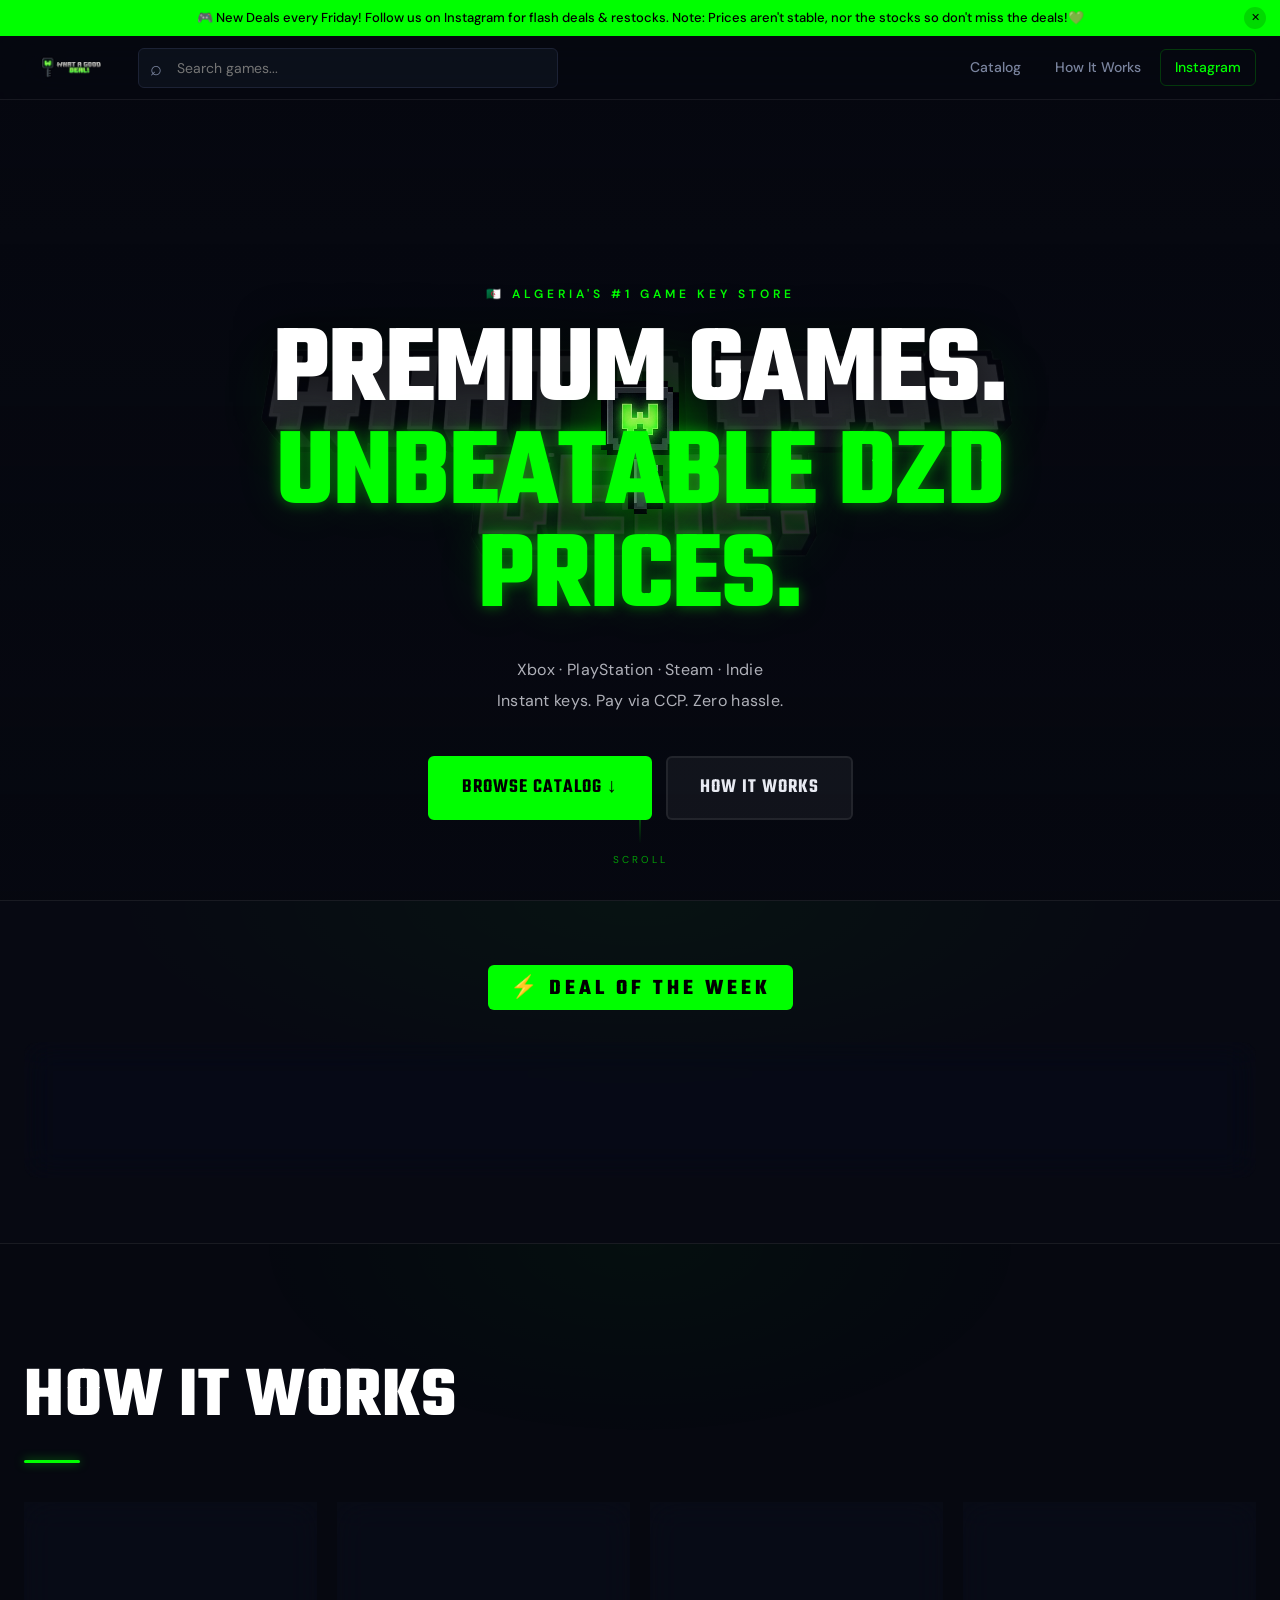
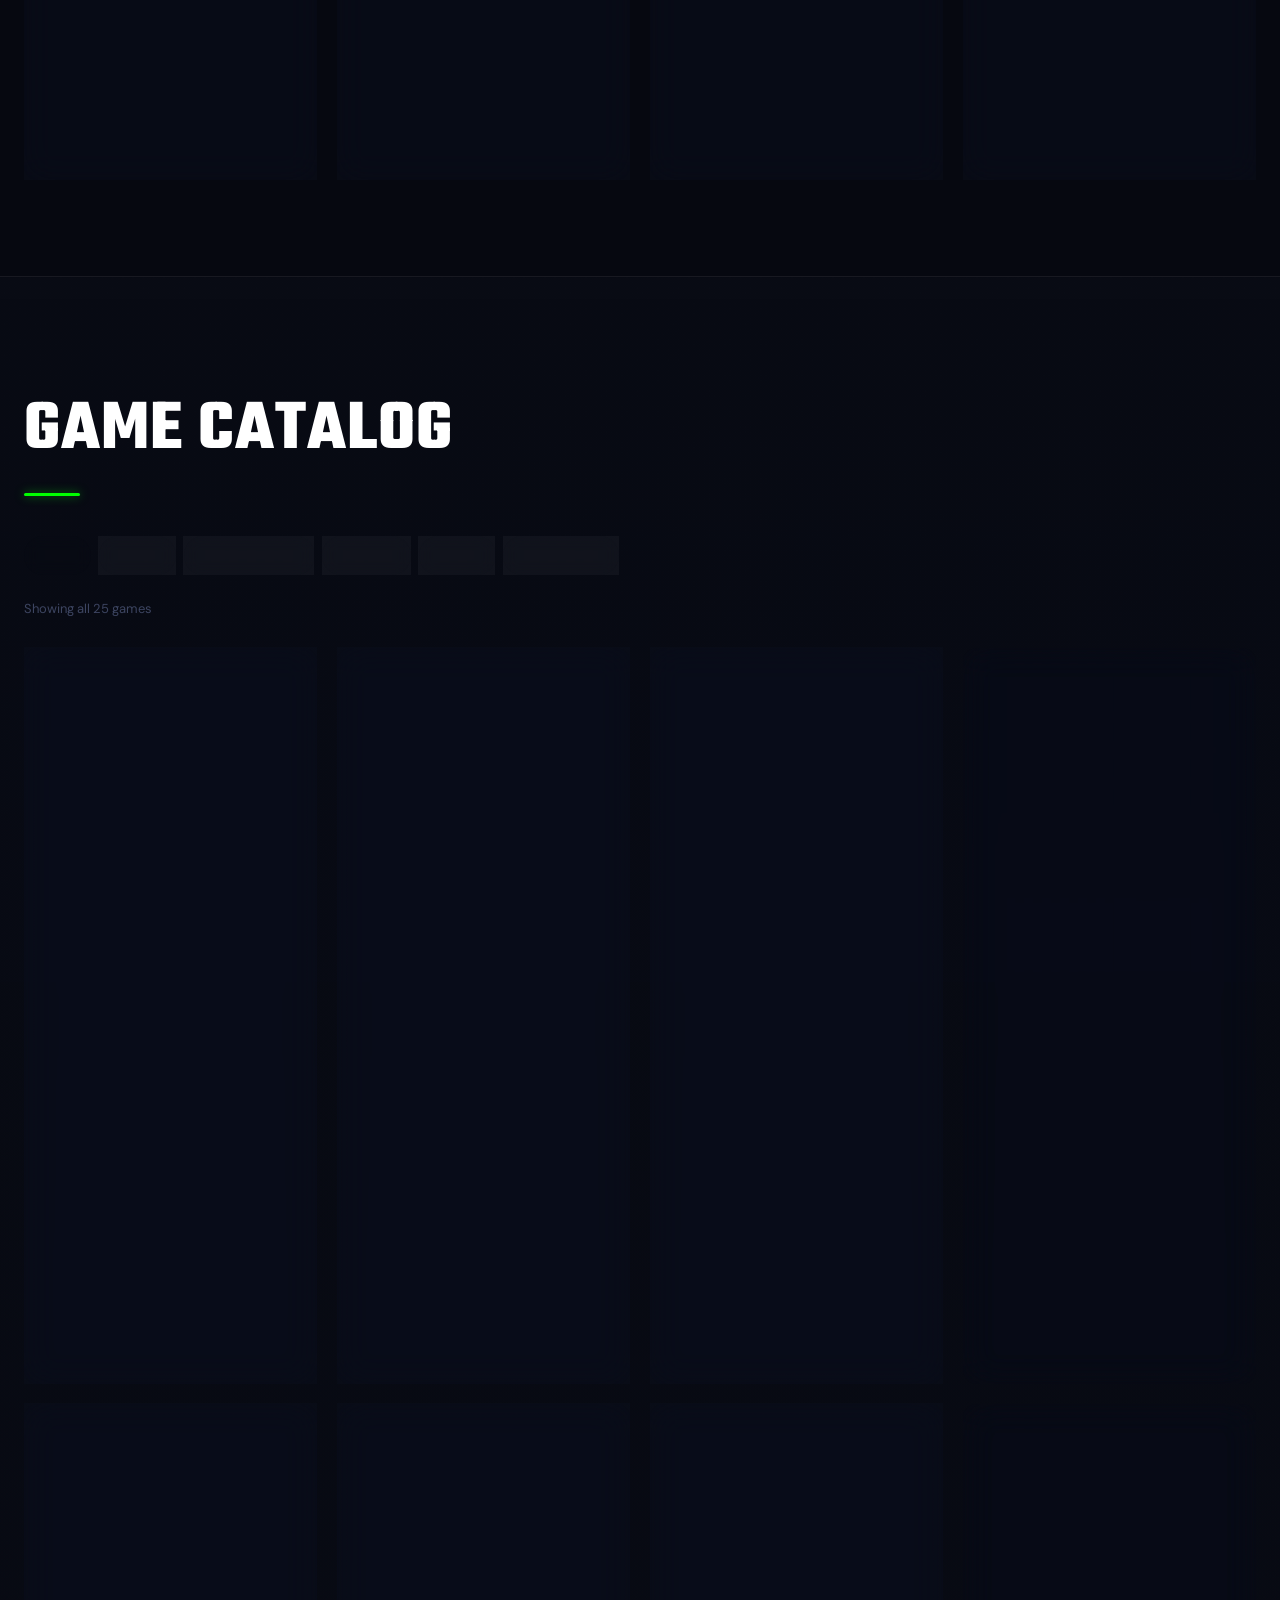
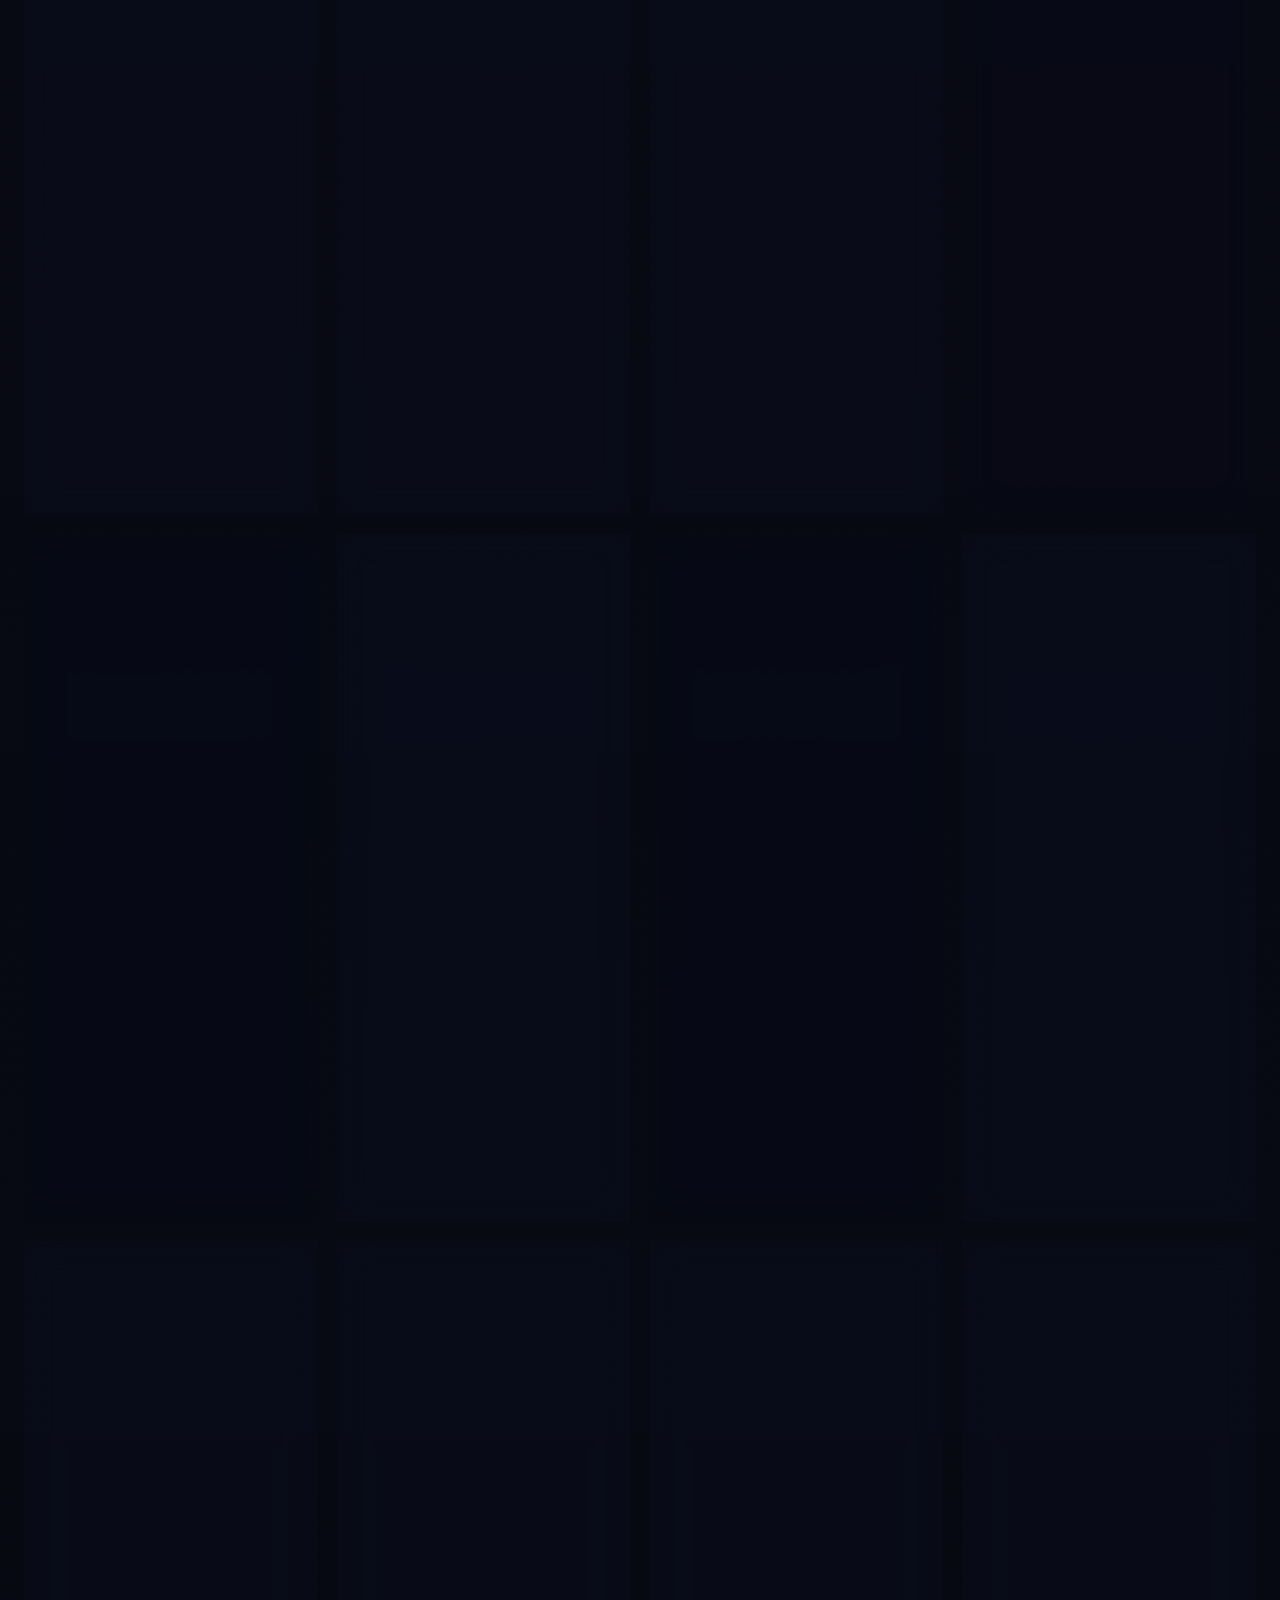
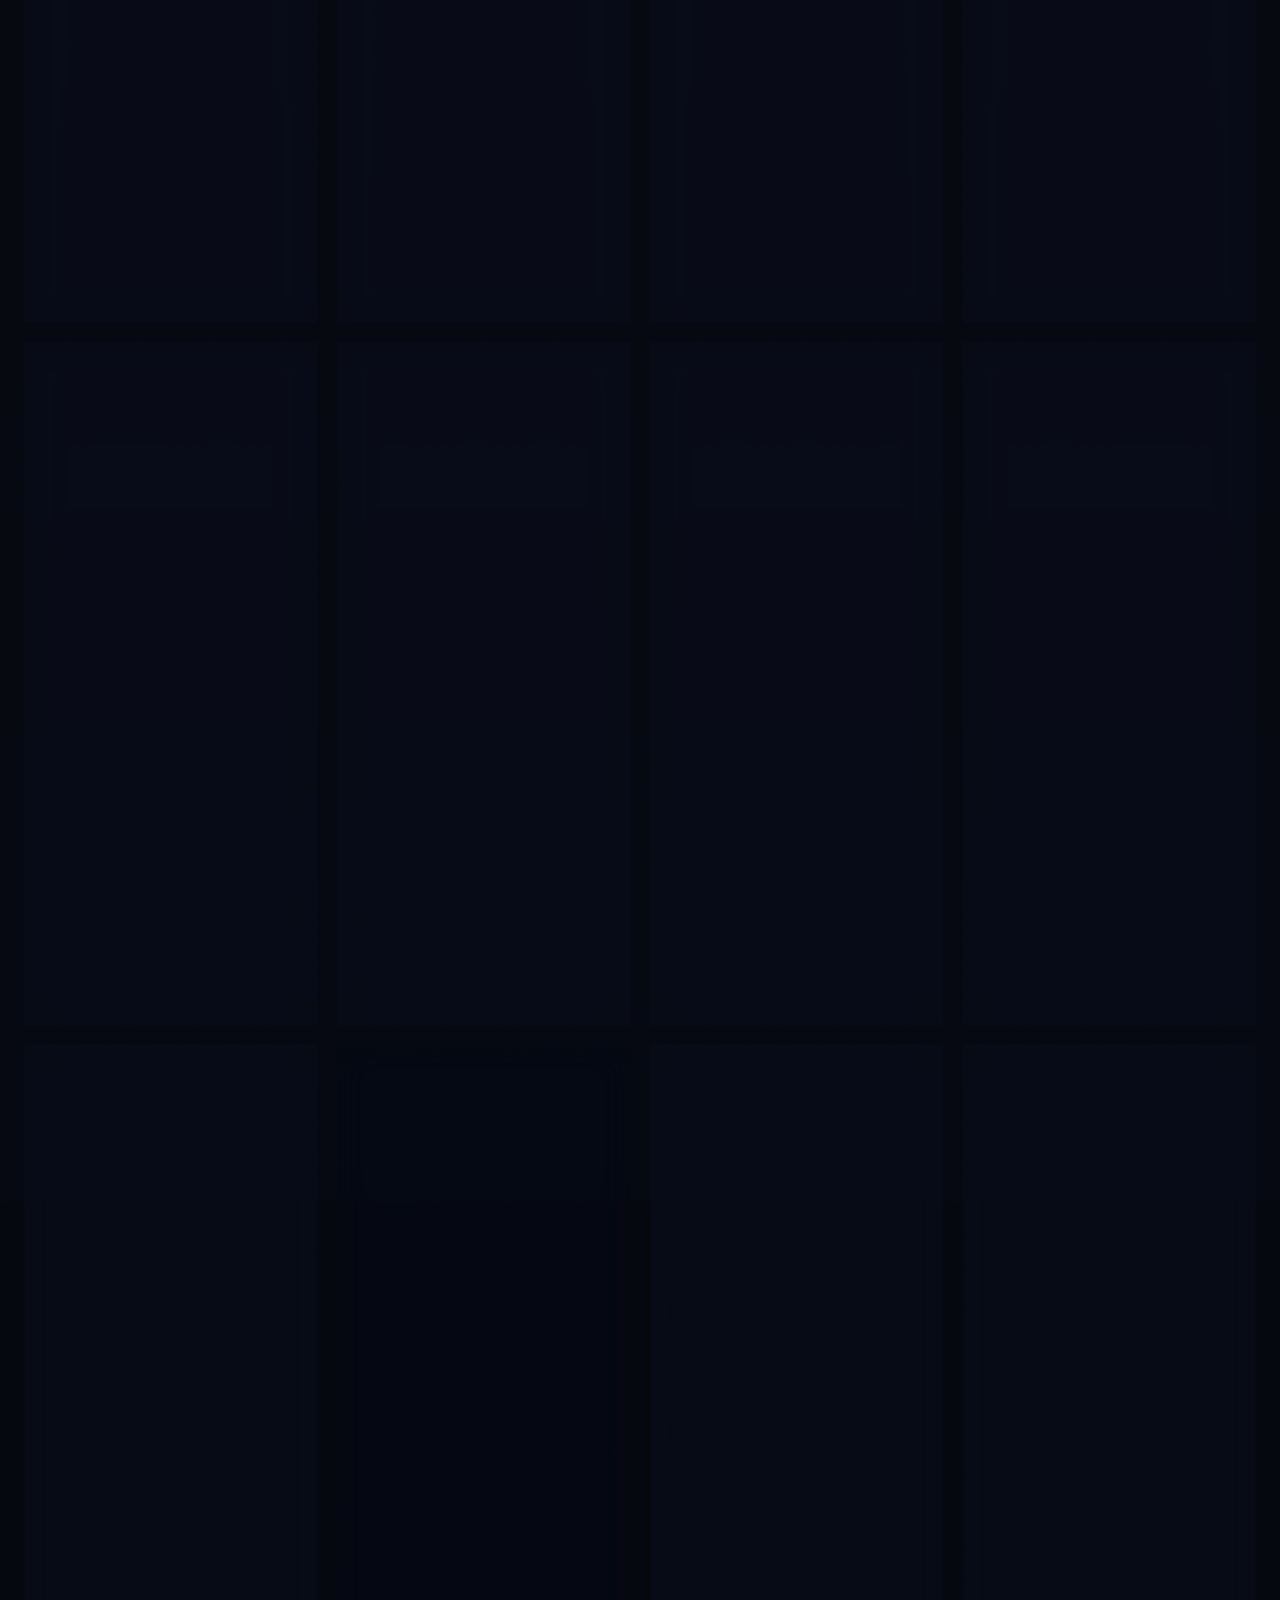
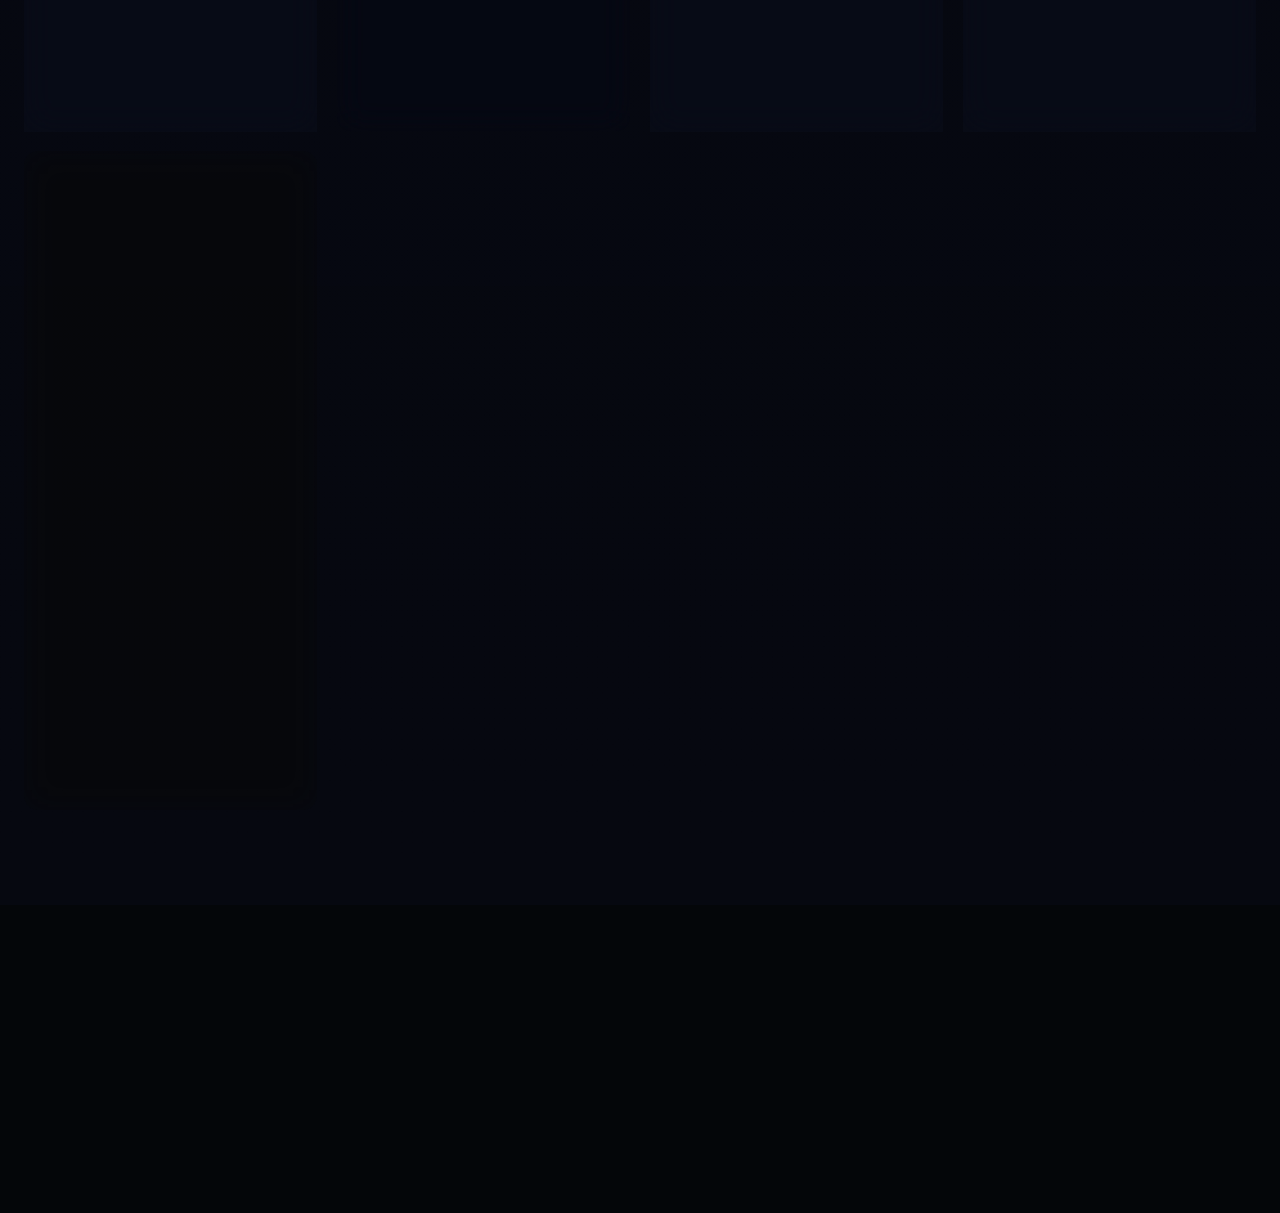
==== commit a34f7e71: "Update index.html" ====
--- a/index.html
+++ b/index.html
@@ -6,51 +6,40 @@
   <title>WAGD — What A Good Deal! | Game Keys in DZD</title>
   <meta name="description" content="Premium game keys at unbeatable DZD prices. Xbox, PlayStation, Steam & Indie titles. Pay via CCP. Order via DM or form." />
 
-  <!-- Favicon -->
   <link rel="icon" type="image/png" href="images/Symbol.png" />
 
   <!-- Fonts -->
   <link rel="preconnect" href="https://fonts.googleapis.com" />
   <link rel="preconnect" href="https://fonts.gstatic.com" crossorigin />
-  <link href="https://fonts.googleapis.com/css2?family=Teko:wght@400;500;600;700&family=DM+Sans:ital,opsz,wght@0,9..40,300;0,9..40,400;0,9..40,500;1,9..40,300&display=swap" rel="stylesheet" />
+  <link href="https://fonts.googleapis.com/css2?family=Teko:wght@400;500;600;700&family=DM+Sans:ital,wght@0,400;0,500;0,700;1,400&display=swap" rel="stylesheet" />
 
   <link rel="stylesheet" href="styles.css" />
-
-  <!-- Lenis smooth scroll -->
   <script src="https://cdnjs.cloudflare.com/ajax/libs/lenis/1.1.13/lenis.min.js"></script>
 </head>
 <body>
 
-  <!-- ░░ FIXED GLOBAL BACKGROUND (Minecraft Moon & Night Sea) ░░ -->
+  <!-- ░░ FIXED GLOBAL BACKGROUND (White Moon & Blue Sea) ░░ -->
   <div class="global-bg" aria-hidden="true">
     <img
-      src="https://images.unsplash.com/photo-1532767153582-b1a0e5145009?q=80&w=1920&auto=format&fit=crop"
-      alt=""
+      src="https://images.unsplash.com/photo-1505506874110-6a7a4c9d2433?auto=format&fit=crop&q=80&w=1920"
+      alt="Moon over sea"
       class="global-bg-img"
     />
     <div class="global-bg-overlay"></div>
   </div>
 
-  <!-- ░░ FIXED VISUAL COMPOSITION (Text + Bouncing Key locked to center) ░░ -->
+  <!-- ░░ FIXED VISUAL COMPOSITION (Text + Bouncing Key perfectly centered) ░░ -->
   <div class="fixed-visual-container" aria-hidden="true">
     <img
       src="images/writing for the site png (1).png"
       alt="What A Good Deal"
       class="hero-text-logo"
-      onerror="this.style.display='none'"
     />
     <img
       src="images/logos png real.png"
-      alt=""
+      alt="Pixel Key"
       class="hero-key-bounce"
-      onerror="this.style.display='none'"
     />
-  </div>
-
-  <!-- ░░ ANNOUNCEMENT BAR ░░ -->
-  <div id="announcement-bar" class="announcement-bar" role="banner" aria-label="Site announcement">
-    <span id="announcement-text">Loading...</span>
-    <button id="dismiss-announcement" class="dismiss-btn" aria-label="Dismiss announcement">✕</button>
   </div>
 
   <!-- ░░ STICKY HEADER ░░ -->
@@ -59,28 +48,20 @@
       <a href="#" class="logo" aria-label="WAGD Home">
         <img src="images/logo.png" alt="WAGD Logo" class="header-logo-img" />
       </a>
-
       <div class="search-wrap">
         <span class="search-icon" aria-hidden="true">⌕</span>
         <input type="search" id="search-input" class="search-input" placeholder="Search games..." aria-label="Search games" autocomplete="off" />
         <span id="search-clear" class="search-clear" aria-label="Clear search" role="button" tabindex="0">✕</span>
       </div>
-
       <nav class="header-nav">
         <a href="#catalog" class="nav-link">Catalog</a>
         <a href="#how-it-works" class="nav-link">How It Works</a>
-        <a id="ig-nav-link" href="#" class="nav-link ig-link" target="_blank" rel="noopener noreferrer">
-          <svg width="18" height="18" viewBox="0 0 24 24" fill="none" stroke="currentColor" stroke-width="2" aria-hidden="true"><rect x="2" y="2" width="20" height="20" rx="5"/><circle cx="12" cy="12" r="4"/><circle cx="17.5" cy="6.5" r="1.2" fill="currentColor" stroke="none"/></svg>
-          Instagram
-        </a>
+        <a id="ig-nav-link" href="#" class="nav-link ig-link" target="_blank" rel="noopener noreferrer">Instagram</a>
       </nav>
-
       <button class="hamburger" id="hamburger" aria-label="Toggle menu" aria-expanded="false">
         <span></span><span></span><span></span>
       </button>
     </div>
-
-    <!-- Mobile nav -->
     <div class="mobile-nav" id="mobile-nav" aria-hidden="true">
       <a href="#catalog" class="mobile-nav-link">Catalog</a>
       <a href="#how-it-works" class="mobile-nav-link">How It Works</a>
@@ -88,21 +69,15 @@
     </div>
   </header>
 
+  <!-- ░░ ANNOUNCEMENT BAR ░░ -->
+  <div id="announcement-bar" class="announcement-bar" role="banner">
+    <span id="announcement-text">Loading...</span>
+    <button id="dismiss-announcement" class="dismiss-btn" aria-label="Dismiss">✕</button>
+  </div>
+
   <main>
     <!-- ░░ HERO ░░ -->
     <section class="hero" id="hero">
-      
-      <!-- Stars particle layer -->
-      <div class="hero-stars" aria-hidden="true">
-        <div class="stars-layer s1"></div>
-        <div class="stars-layer s2"></div>
-        <div class="stars-layer s3"></div>
-      </div>
-
-      <!-- Scanline -->
-      <div class="scanline" aria-hidden="true"></div>
-
-      <!-- Foreground text content -->
       <div class="hero-content">
         <p class="hero-eyebrow">🇩🇿 Algeria's #1 Game Key Store</p>
         <h1 class="hero-headline">
@@ -115,8 +90,6 @@
           <a href="#how-it-works" class="btn btn-ghost">How It Works</a>
         </div>
       </div>
-
-      <!-- Scroll cue -->
       <div class="hero-scroll-cue" aria-hidden="true">
         <span class="scroll-line"></span>
         <span class="scroll-label">scroll</span>
@@ -140,22 +113,22 @@
       <div class="section-container">
         <h2 class="section-title">How It Works</h2>
         <div class="steps-grid">
-          <div class="step-card reveal-card">
+          <div class="step-card">
             <span class="step-num">01</span>
             <h3 class="step-title">Pick Your Game</h3>
             <p class="step-desc">Browse the catalog and find the key you want. Check platform and region compatibility.</p>
           </div>
-          <div class="step-card reveal-card">
+          <div class="step-card">
             <span class="step-num">02</span>
             <h3 class="step-title">Place Your Order</h3>
             <p class="step-desc">Hit "Buy Now" — you'll either DM us on Instagram or fill a quick Google Form with your details.</p>
           </div>
-          <div class="step-card reveal-card">
+          <div class="step-card">
             <span class="step-num">03</span>
             <h3 class="step-title">Pay via CCP</h3>
             <p class="step-desc">Transfer payment to our CCP account. Upload your receipt as proof of payment.</p>
           </div>
-          <div class="step-card reveal-card">
+          <div class="step-card">
             <span class="step-num">04</span>
             <h3 class="step-title">Get Your Key</h3>
             <p class="step-desc">Once confirmed, we send your game key instantly. Activate and play. That's it! 🎮</p>
@@ -168,9 +141,7 @@
     <section class="catalog-section" id="catalog">
       <div class="section-container">
         <h2 class="section-title">Game Catalog</h2>
-
-        <!-- Filters -->
-        <div class="filters" id="filters" role="group" aria-label="Filter by platform">
+        <div class="filters" id="filters" role="group">
           <button class="filter-btn active" data-filter="All">All</button>
           <button class="filter-btn" data-filter="Xbox">Xbox</button>
           <button class="filter-btn" data-filter="PlayStation">PlayStation</button>
@@ -178,19 +149,12 @@
           <button class="filter-btn" data-filter="Indie">Indie</button>
           <button class="filter-btn" data-filter="Software">Software</button>
         </div>
-
         <p class="results-count" id="results-count" aria-live="polite"></p>
-
-        <!-- Grid -->
         <div class="game-grid" id="game-grid" aria-label="Game catalog">
           <div class="grid-loading" id="grid-loading">
-            <span class="loading-dot"></span>
-            <span class="loading-dot"></span>
-            <span class="loading-dot"></span>
-          </div>
-        </div>
-
-        <!-- Empty state -->
+            <span class="loading-dot"></span><span class="loading-dot"></span><span class="loading-dot"></span>
+          </div>
+        </div>
         <div class="empty-state" id="empty-state" hidden>
           <p class="empty-icon">🎮</p>
           <h3>No games found</h3>
@@ -201,7 +165,6 @@
     </section>
   </main>
 
-  <!-- ░░ FOOTER ░░ -->
   <footer class="site-footer">
     <div class="footer-inner">
       <div class="footer-brand">
@@ -224,126 +187,49 @@
     </div>
   </footer>
 
-  <!-- ░░ TOOLTIP / TOAST ░░ -->
   <div class="toast" id="toast" role="alert" aria-live="assertive"></div>
-
-  <!-- ░░ GAME DETAILS MODAL ░░ -->
   <div id="game-modal" class="modal" hidden aria-hidden="true">
     <div class="modal-backdrop" id="modal-backdrop"></div>
     <div class="modal-content">
       <button class="modal-close" id="modal-close" aria-label="Close modal">✕</button>
-      <div class="modal-body" id="modal-body">
-        <!-- Injected via JS -->
-      </div>
+      <div class="modal-body" id="modal-body"></div>
     </div>
   </div>
 
   <script src="app.js"></script>
-
-  <!-- GSAP + ScrollTrigger -->
   <script src="https://cdnjs.cloudflare.com/ajax/libs/gsap/3.12.5/gsap.min.js"></script>
   <script src="https://cdnjs.cloudflare.com/ajax/libs/gsap/3.12.5/ScrollTrigger.min.js"></script>
 
   <script>
-    /* ── Lenis smooth scroll ── */
-    const lenis = new Lenis({
-      lerp: 0.08,
-      smoothWheel: true,
-      syncTouch: false,
-    });
-
-    function raf(time) {
-      lenis.raf(time);
-      requestAnimationFrame(raf);
-    }
+    const lenis = new Lenis({ lerp: 0.08, smoothWheel: true, syncTouch: false });
+    function raf(time) { lenis.raf(time); requestAnimationFrame(raf); }
     requestAnimationFrame(raf);
-
     lenis.on('scroll', ScrollTrigger.update);
     gsap.ticker.add((time) => lenis.raf(time * 1000));
     gsap.ticker.lagSmoothing(0);
-
     gsap.registerPlugin(ScrollTrigger);
 
-    gsap.fromTo(
-      '.step-card',
-      { opacity: 0, y: 60 },
-      {
-        opacity: 1,
-        y: 0,
-        duration: 0.7,
-        ease: 'power3.out',
-        stagger: 0.14,
-        scrollTrigger: {
-          trigger: '.steps-grid',
-          start: 'top 82%',
-          toggleActions: 'play none none none',
-        },
-      }
+    gsap.fromTo('.step-card', 
+      { opacity: 0, y: 60 }, 
+      { opacity: 1, y: 0, duration: 0.7, ease: 'power3.out', stagger: 0.14, scrollTrigger: { trigger: '.steps-grid', start: 'top 85%' } }
     );
 
     function animateCatalogCards() {
       const cards = document.querySelectorAll('.game-card');
       if (!cards.length) return;
-      gsap.fromTo(
-        cards,
-        { opacity: 0, y: 50 },
-        {
-          opacity: 1,
-          y: 0,
-          duration: 0.55,
-          ease: 'power2.out',
-          stagger: 0.07,
-          scrollTrigger: {
-            trigger: '.game-grid',
-            start: 'top 88%',
-            toggleActions: 'play none none none',
-          },
-        }
+      gsap.fromTo(cards, 
+        { opacity: 0, y: 50 }, 
+        { opacity: 1, y: 0, duration: 0.55, ease: 'power2.out', stagger: 0.07, scrollTrigger: { trigger: '.game-grid', start: 'top 88%' } }
       );
     }
-
-    const gridObserver = new MutationObserver(() => {
-      ScrollTrigger.refresh();
-      animateCatalogCards();
+    const gridObserver = new MutationObserver(() => { ScrollTrigger.refresh(); animateCatalogCards(); });
+    const grid = document.getElementById('game-grid');
+    if (grid) gridObserver.observe(grid, { childList: true, subtree: false });
+
+    gsap.utils.toArray('.section-title').forEach((el) => {
+      gsap.fromTo(el, { opacity: 0, x: -30 }, { opacity: 1, x: 0, duration: 0.6, ease: 'power2.out', scrollTrigger: { trigger: el, start: 'top 88%' } });
     });
-    const grid = document.getElementById('game-grid');
-    if (grid) {
-      gridObserver.observe(grid, { childList: true, subtree: false });
-    }
-
-    gsap.utils.toArray('.section-title').forEach((el) => {
-      gsap.fromTo(
-        el,
-        { opacity: 0, x: -30 },
-        {
-          opacity: 1,
-          x: 0,
-          duration: 0.6,
-          ease: 'power2.out',
-          scrollTrigger: {
-            trigger: el,
-            start: 'top 88%',
-            toggleActions: 'play none none none',
-          },
-        }
-      );
-    });
-
-    gsap.fromTo(
-      '.dotw-card',
-      { opacity: 0, scale: 0.97 },
-      {
-        opacity: 1,
-        scale: 1,
-        duration: 0.7,
-        ease: 'power2.out',
-        scrollTrigger: {
-          trigger: '.dotw-section',
-          start: 'top 85%',
-          toggleActions: 'play none none none',
-        },
-      }
-    );
+    gsap.fromTo('.dotw-card', { opacity: 0, scale: 0.97 }, { opacity: 1, scale: 1, duration: 0.7, ease: 'power2.out', scrollTrigger: { trigger: '.dotw-section', start: 'top 85%' } });
   </script>
 </body>
 </html>
--- a/styles.css
+++ b/styles.css
@@ -66,7 +66,7 @@
 .global-bg {
   position: fixed;
   inset: 0;
-  z-index: -1;
+  z-index: -2;
   pointer-events: none;
 }
 
@@ -82,8 +82,48 @@
   inset: 0;
   background: linear-gradient(to bottom, 
     rgba(6,8,16,0.3) 0%, 
-    rgba(6,8,16,0.7) 50%, 
-    rgba(6,8,16,0.92) 100%);
+    rgba(6,8,16,0.6) 40%, 
+    rgba(6,8,16,0.95) 100%);
+}
+
+/* ============================================================
+   FIXED VISUAL COMPOSITION (Text + Bouncing Key)
+   ============================================================ */
+.fixed-visual-container {
+  position: fixed;
+  top: 50%;
+  left: 50%;
+  transform: translate(-50%, -50%);
+  width: 100vw;
+  height: 100vh;
+  z-index: -1;
+  pointer-events: none;
+  display: flex;
+  align-items: center;
+  justify-content: center;
+}
+
+.hero-text-logo {
+  position: absolute;
+  width: clamp(300px, 70vw, 800px); 
+  opacity: 0.15;
+  filter: brightness(1.5) drop-shadow(0 0 30px rgba(0,255,0,0.4));
+  z-index: 1;
+}
+
+.hero-key-bounce {
+  position: absolute;
+  width: clamp(150px, 30vw, 350px); 
+  z-index: 2;
+  image-rendering: pixelated;
+  filter: drop-shadow(0 15px 35px rgba(0,255,0,0.6)) drop-shadow(0 5px 15px rgba(0,0,0,0.9));
+  animation: megaBounce 2.5s ease-in-out infinite; 
+}
+
+@keyframes megaBounce {
+  0%   { transform: translateY(0); }
+  50%  { transform: translateY(-40px); }
+  100% { transform: translateY(0); }
 }
 
 /* ============================================================
@@ -153,38 +193,6 @@
 .s3 { background-image: radial-gradient(1.5px 1.5px at 18% 42%, rgba(255,255,255,0.6) 0%, transparent 100%), radial-gradient(1px 1px at 3% 22%, rgba(0,200,255,0.25) 0%, transparent 100%); animation: starTwinkle 7s ease-in-out infinite alternate; }
 
 .scanline { position: absolute; inset: 0; z-index: 2; background: repeating-linear-gradient(to bottom, transparent, transparent 3px, rgba(0,0,0,0.05) 3px, rgba(0,0,0,0.05) 4px); pointer-events: none; }
-
-/* ── Hero Visual: Text logo + bouncing key ── */
-.hero-visual { position: absolute; inset: 0; z-index: 3; display: flex; align-items: center; justify-content: center; pointer-events: none; }
-
-.hero-text-logo {
-  position: absolute;
-  width: clamp(280px, 60vw, 700px);
-  opacity: 0.15;
-  filter: brightness(1.5) drop-shadow(0 0 30px rgba(0,255,0,0.4));
-  top: 50%;
-  left: 50%;
-  transform: translate(-50%, -50%);
-  z-index: 4;
-}
-
-.hero-key-bounce {
-  position: absolute;
-  width: clamp(150px, 25vw, 300px); 
-  top: 50%;
-  left: 50%;
-  margin-top: -20px; 
-  z-index: 5;
-  image-rendering: pixelated;
-  filter: drop-shadow(0 15px 35px rgba(0,255,0,0.6)) drop-shadow(0 5px 15px rgba(0,0,0,0.9));
-  animation: megaBounce 2s ease-in-out infinite;
-}
-
-@keyframes megaBounce {
-  0%   { transform: translate(-50%, -50%); }
-  50%  { transform: translate(-50%, calc(-50% - 40px)); }
-  100% { transform: translate(-50%, -50%); }
-}
 
 .hero-content { position: relative; z-index: 4; max-width: 820px; padding: calc(var(--header-h) + var(--announce-h)) 24px 80px; display: flex; flex-direction: column; align-items: center; margin-top: auto; }
 .hero-eyebrow { font-size: 12px; font-weight: 600; letter-spacing: 4px; text-transform: uppercase; color: var(--neon); margin-bottom: 18px; opacity: 0; animation: fadeUp 0.7s ease 0.3s forwards; }
@@ -398,9 +406,8 @@
   .hero-headline { letter-spacing: -0.5px; }
   .hero-ctas { flex-direction: column; align-items: center; }
   
-  /* Mobile Scaling Fixes */
-  .hero-text-logo { width: clamp(200px, 80vw, 400px); opacity: 0.25; }
-  .hero-key-bounce { width: clamp(100px, 40vw, 180px); margin-top: -10px; }
+  .hero-text-logo { width: clamp(240px, 80vw, 400px); opacity: 0.25; }
+  .hero-key-bounce { width: clamp(100px, 40vw, 180px); }
 
   .steps-grid { grid-template-columns: 1fr 1fr; }
   .game-grid { grid-template-columns: repeat(auto-fill, minmax(160px, 1fr)); gap: 14px; }
@@ -422,9 +429,8 @@
   .dotw-title { font-size: 36px; }
   .btn { padding: 12px 22px; font-size: 17px; }
   
-  /* Extra Mobile Scaling Fixes */
   .hero-text-logo { width: 85vw; opacity: 0.3; }
-  .hero-key-bounce { width: 45vw; margin-top: -5px; }
+  .hero-key-bounce { width: 45vw; }
 
   .hero-scroll-cue { display: none; }
 }
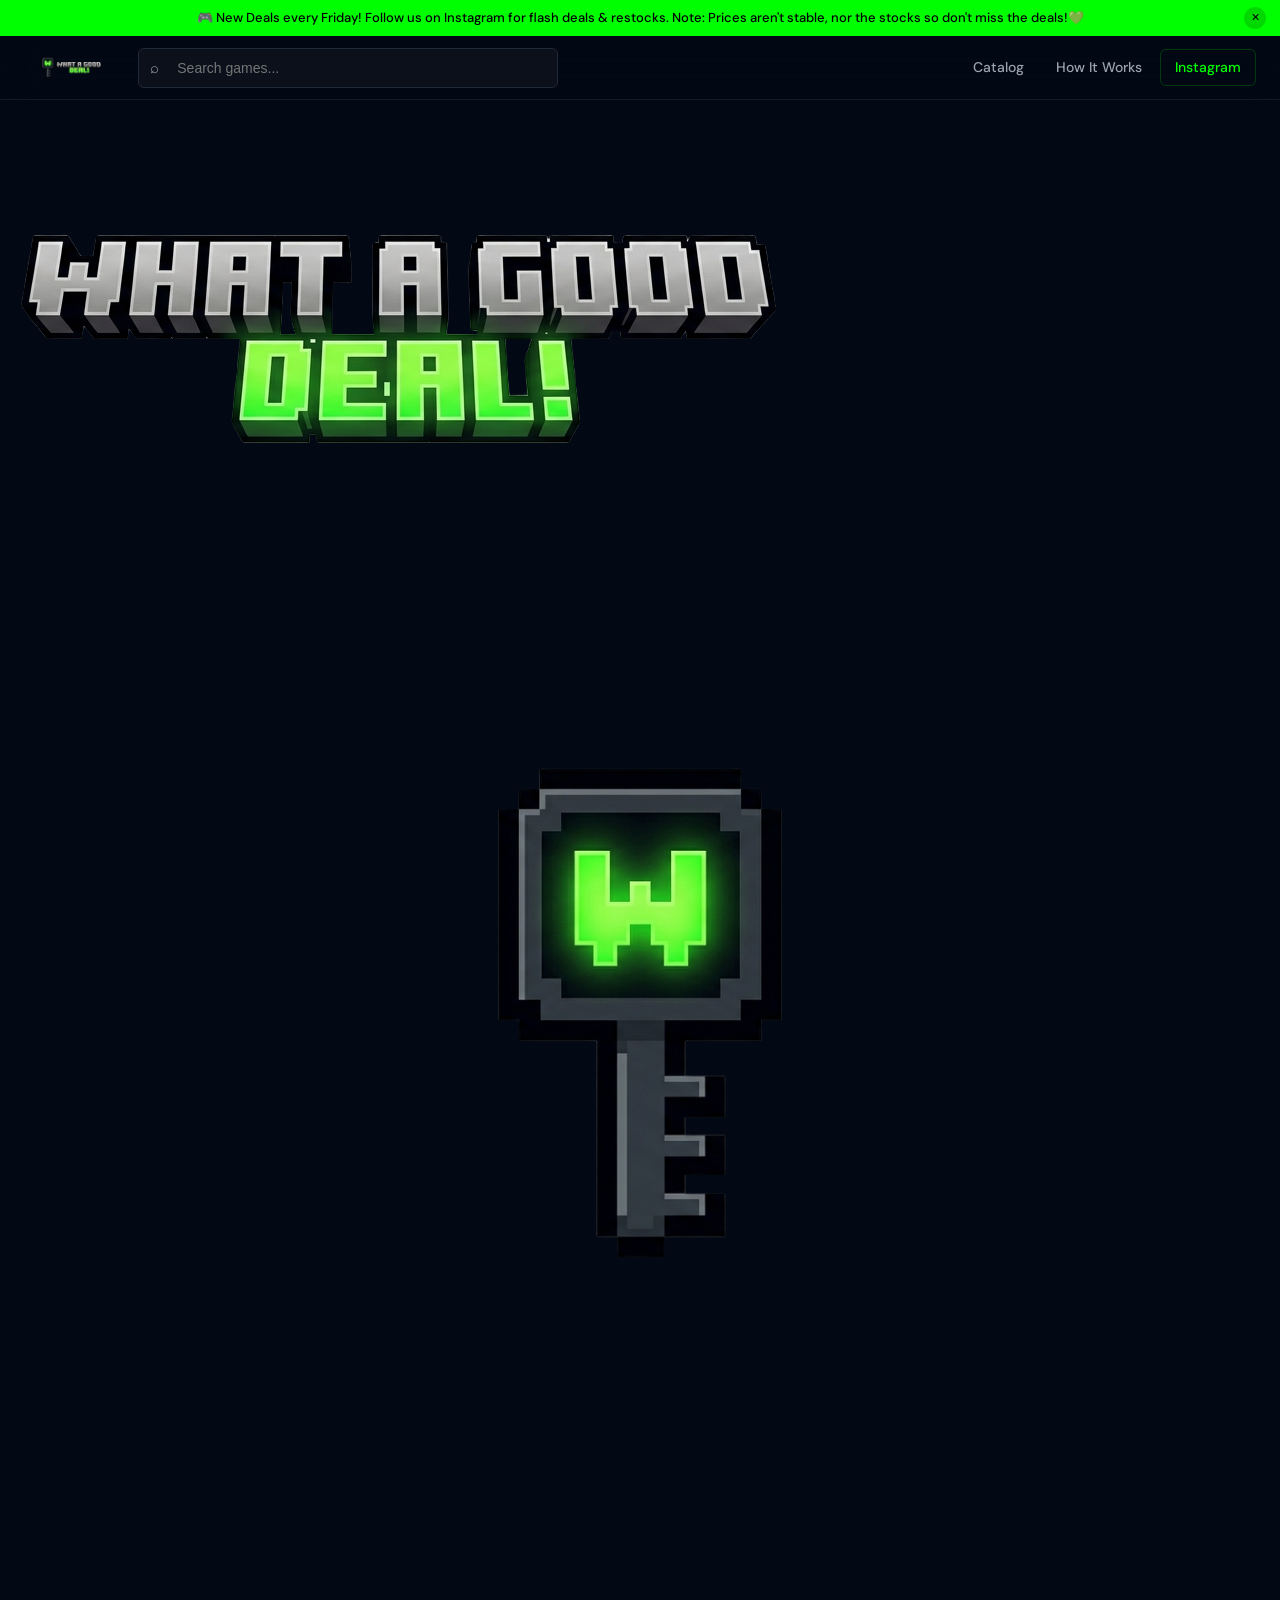
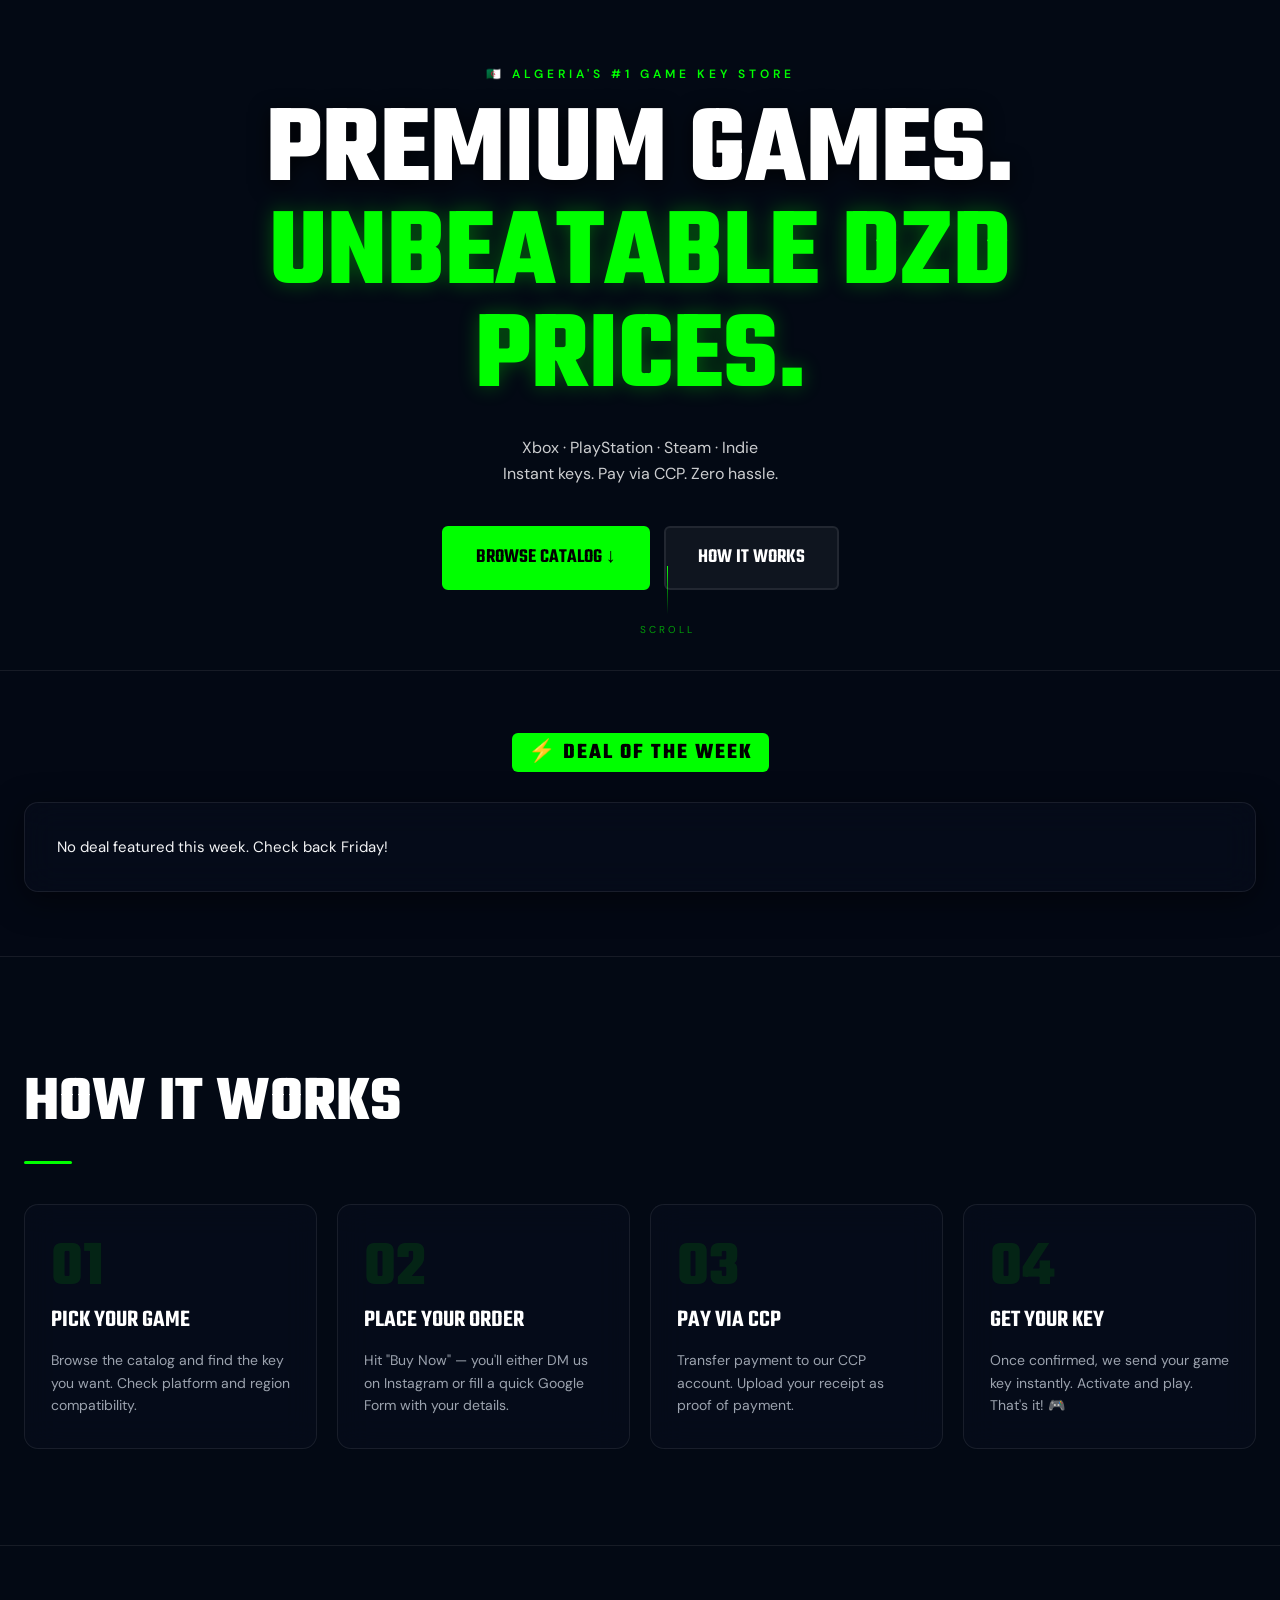
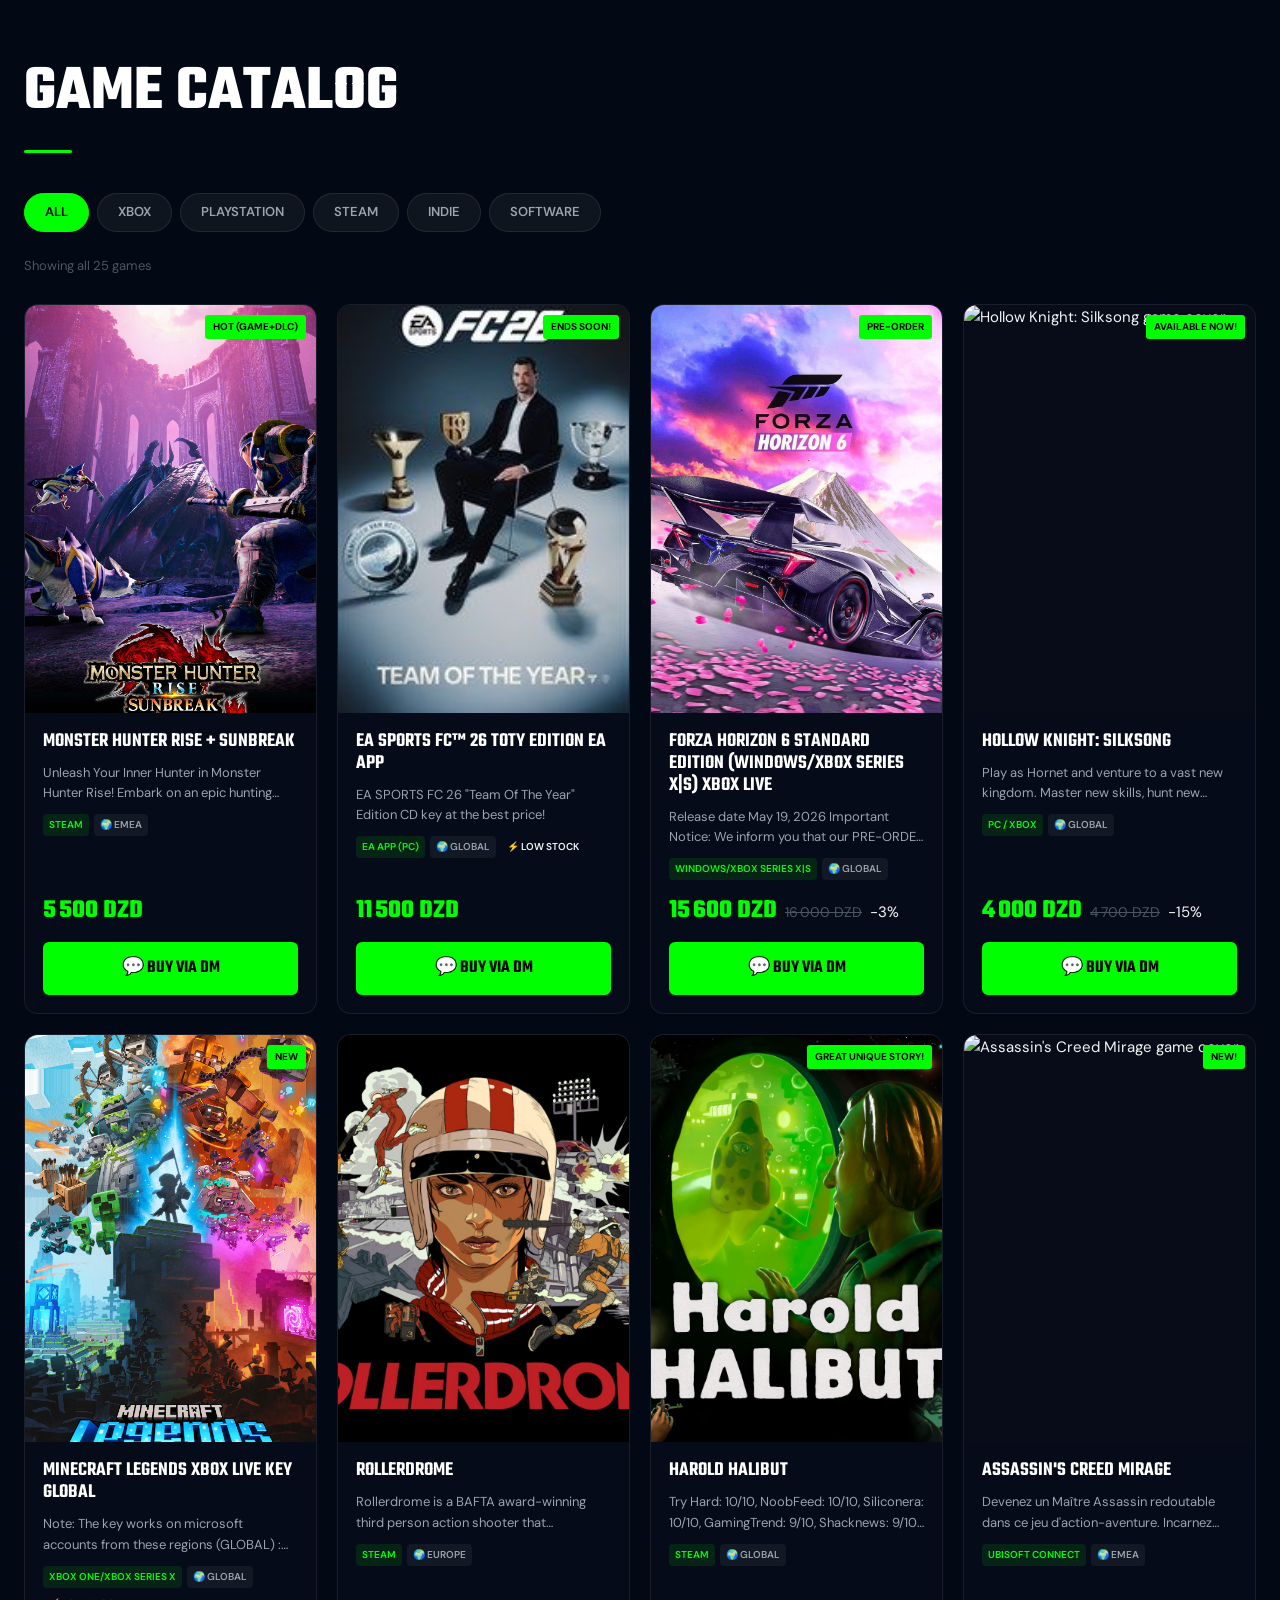
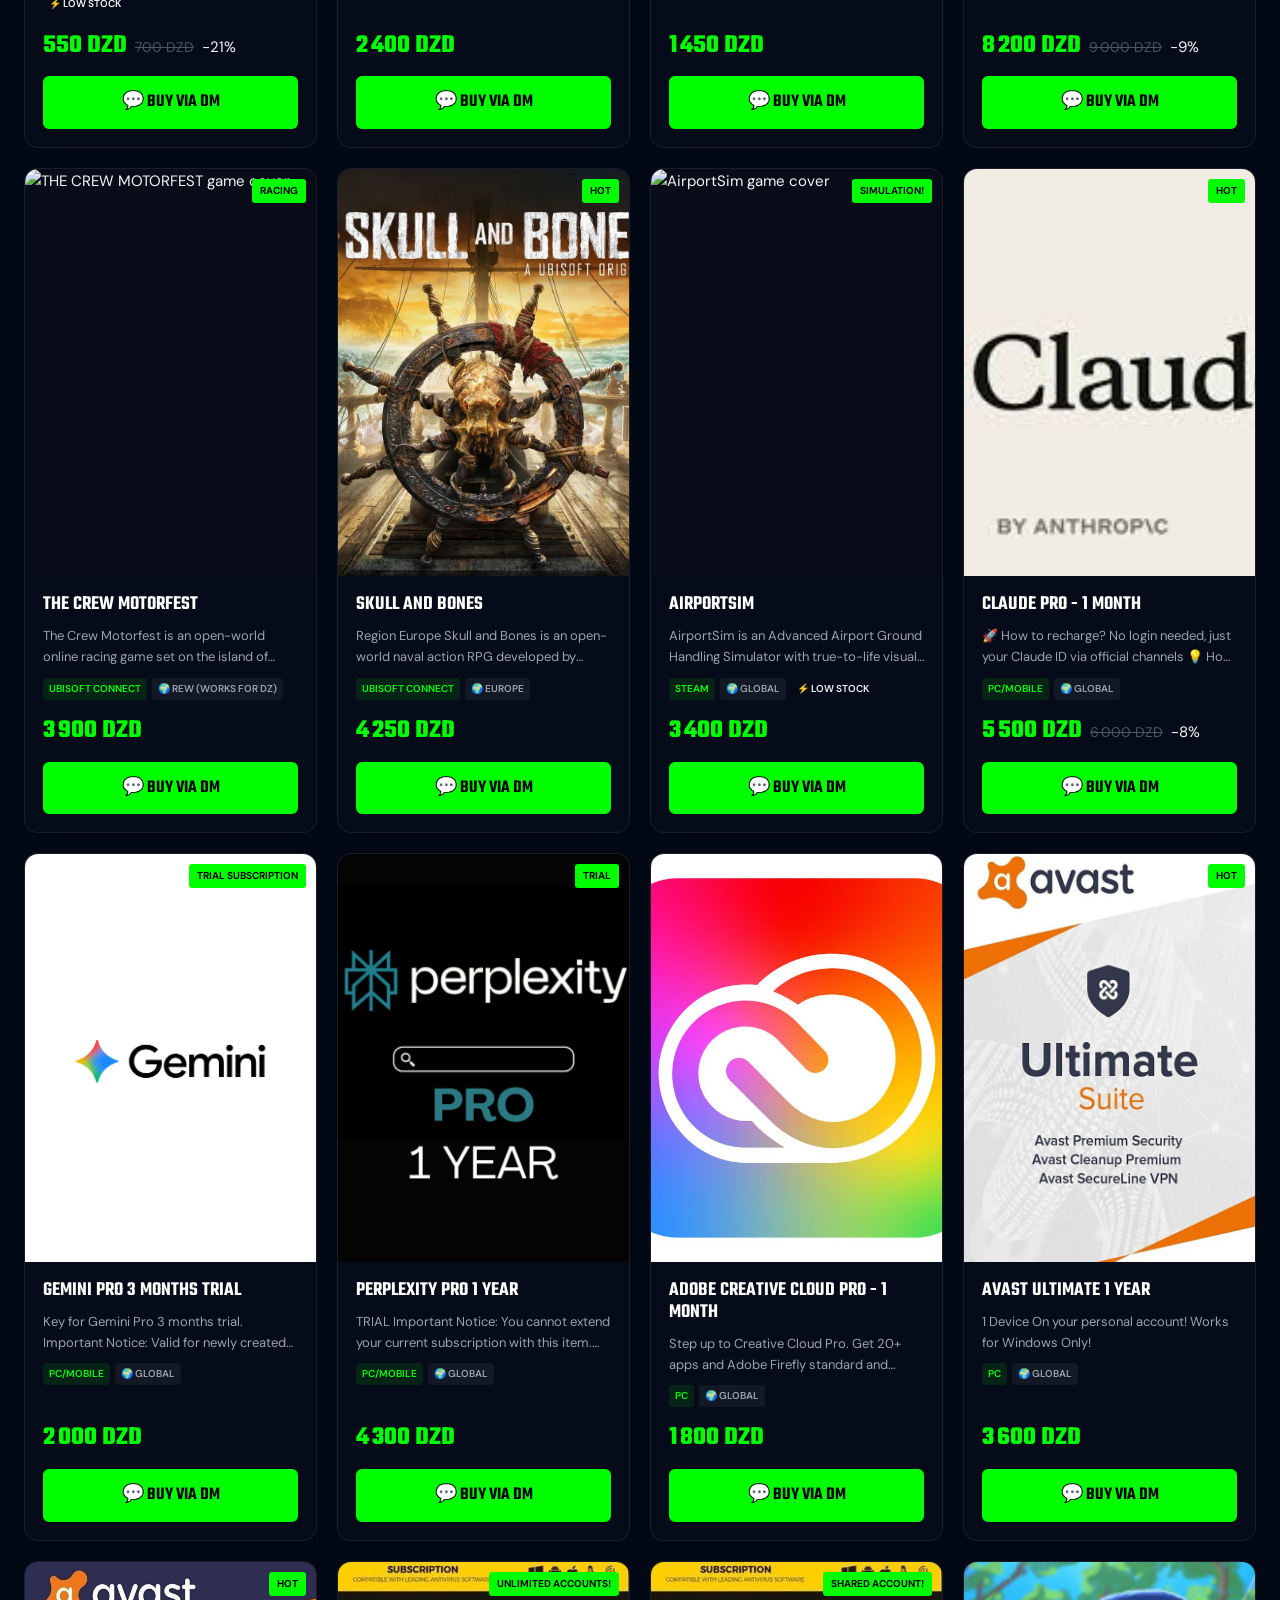
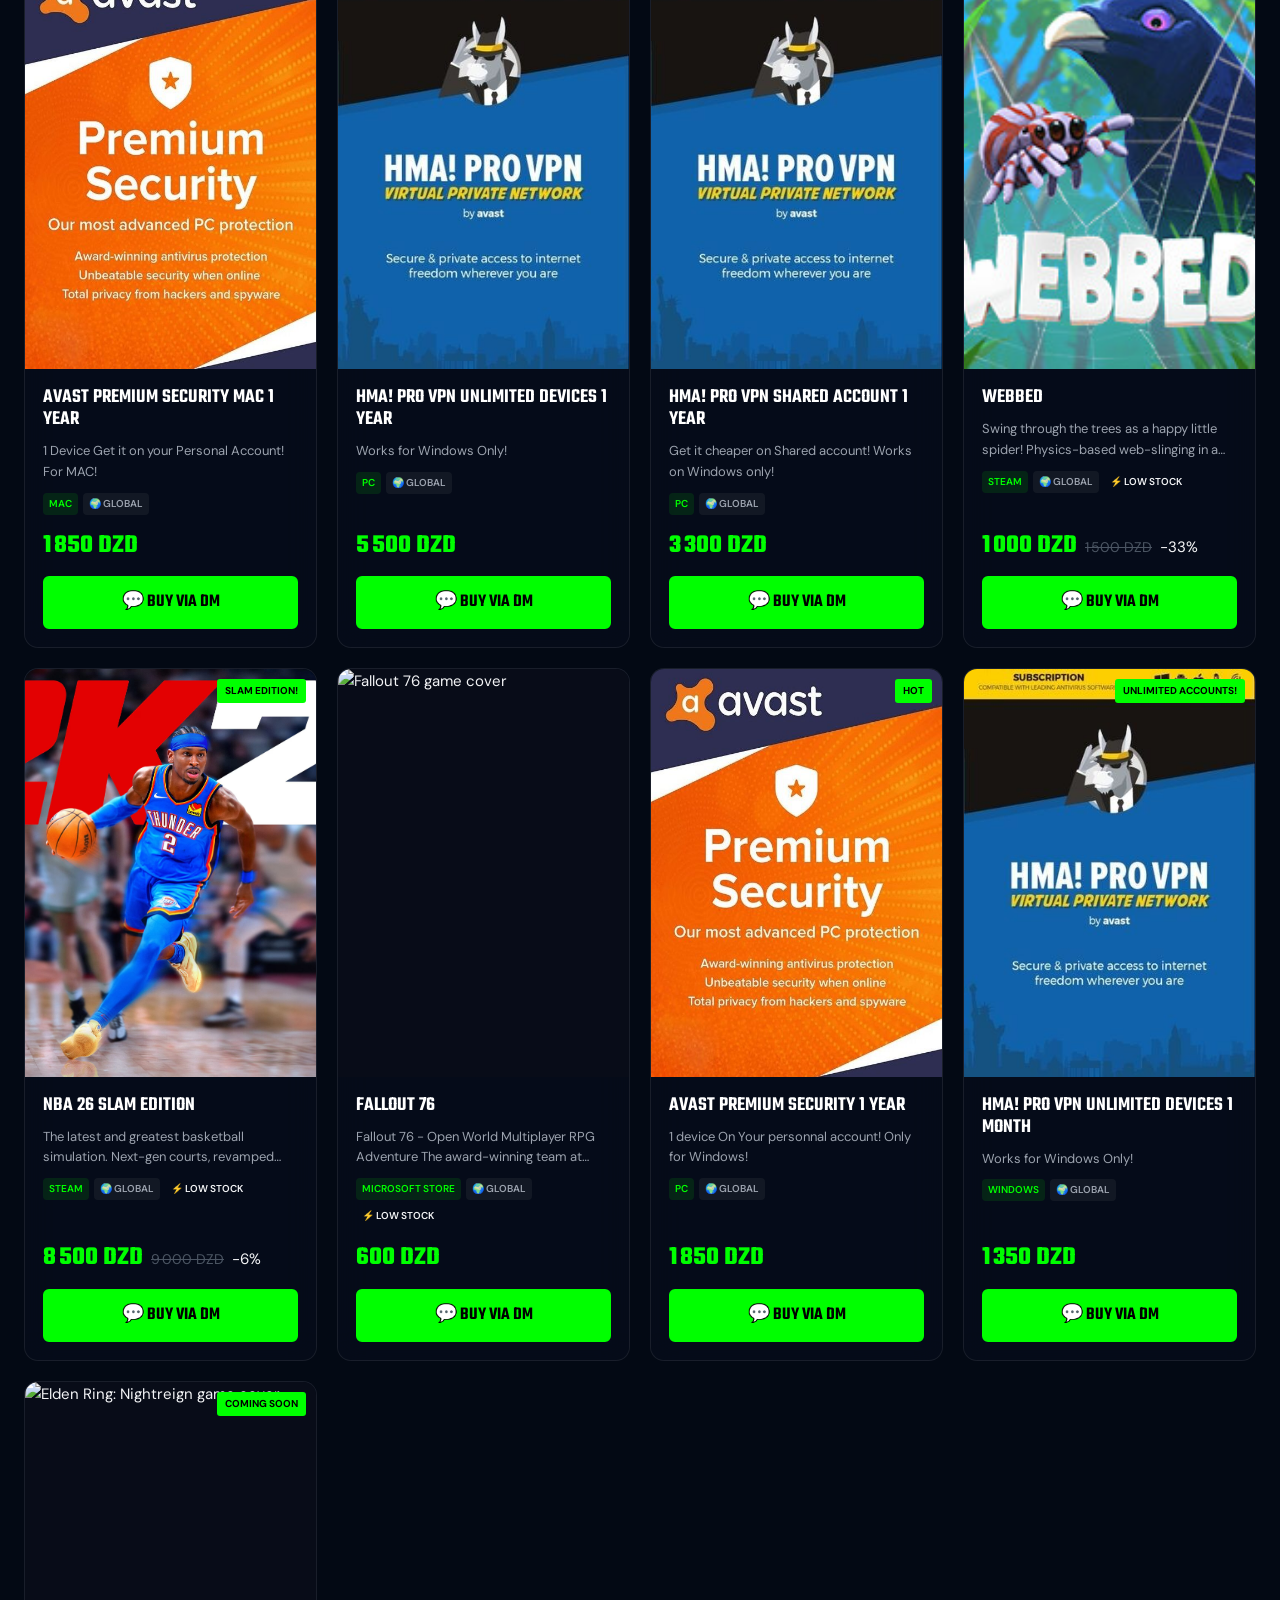
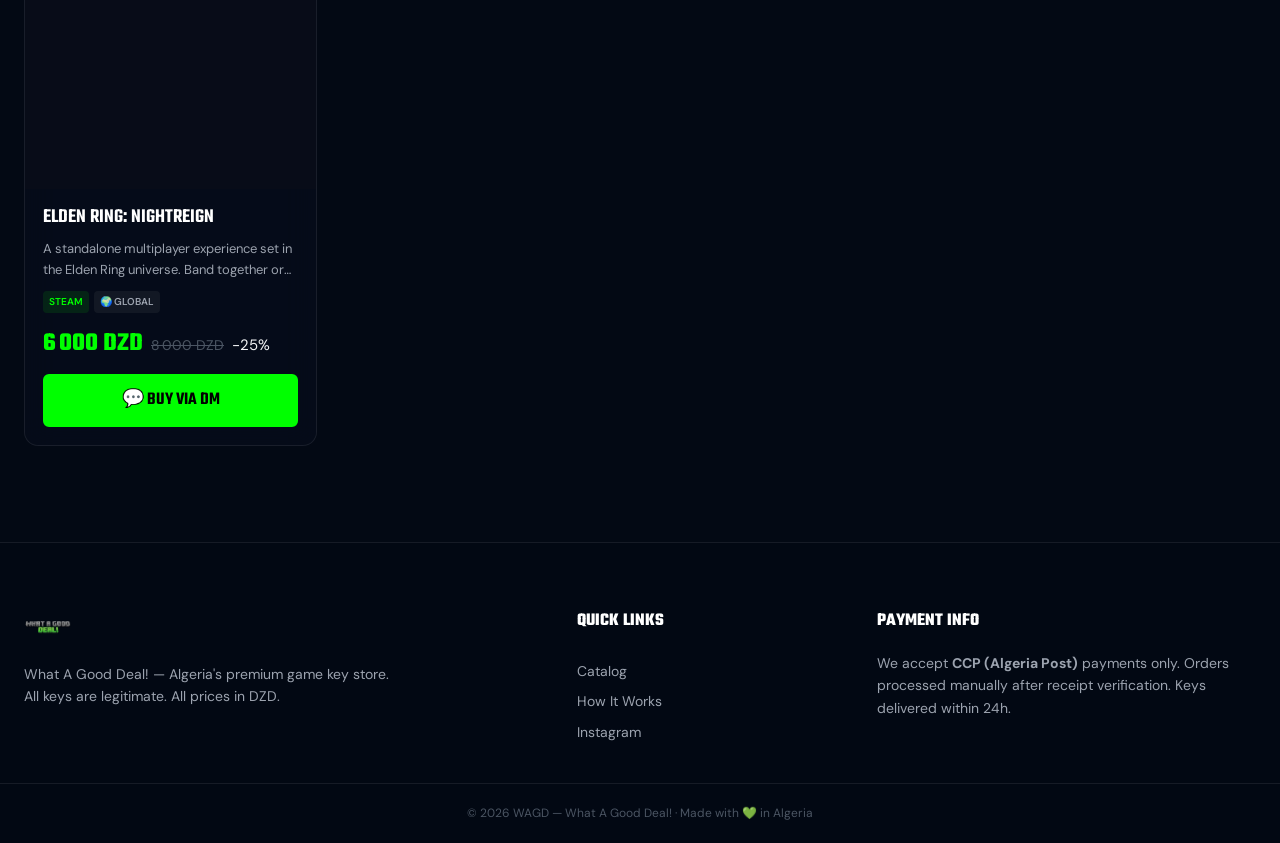
==== commit 3c6c34d7: "Update index.html" ====
--- a/index.html
+++ b/index.html
@@ -18,27 +18,30 @@
 </head>
 <body>
 
-  <!-- ░░ FIXED GLOBAL BACKGROUND (White Moon & Blue Sea) ░░ -->
-  <div class="global-bg" aria-hidden="true">
+  <!-- ░░ FIXED BACKGROUND & VISUALS ░░ -->
+  <!-- This entire section stays locked in place while the rest of the site scrolls -->
+  <div class="fixed-background-container" aria-hidden="true">
+    
+    <!-- Moon over sea image -->
     <img
       src="https://images.unsplash.com/photo-1505506874110-6a7a4c9d2433?auto=format&fit=crop&q=80&w=1920"
-      alt="Moon over sea"
-      class="global-bg-img"
+      alt=""
+      class="bg-image"
     />
-    <div class="global-bg-overlay"></div>
-  </div>
-
-  <!-- ░░ FIXED VISUAL COMPOSITION (Text + Bouncing Key perfectly centered) ░░ -->
-  <div class="fixed-visual-container" aria-hidden="true">
+    <div class="bg-gradient-overlay"></div>
+
+    <!-- WHAT A GOOD DEAL Text -->
     <img
       src="images/writing for the site png (1).png"
       alt="What A Good Deal"
-      class="hero-text-logo"
+      class="center-text-logo"
     />
+    
+    <!-- Bouncing Pixel Key -->
     <img
       src="images/logos png real.png"
       alt="Pixel Key"
-      class="hero-key-bounce"
+      class="center-key-bounce"
     />
   </div>
 
--- a/styles.css
+++ b/styles.css
@@ -1,436 +1,243 @@
-/* ============================================================
-   WAGD — What A Good Deal! | styles.css
-   Design: Night-Sea Premium · Darkmorphism Glass
-   ============================================================ */
-
 :root {
-  --bg:           #060810;
-  --bg-card:      #0b0e18;
-  --bg-elevated:  #0f1420;
-  --bg-border:    #1c2235;
+  --bg:           #030914;
+  --bg-card:      #0b1120;
+  --bg-elevated:  #111827;
+  --bg-border:    #1f2937;
   --neon:         #00FF00;
   --neon-dim:     rgba(0, 255, 0, 0.12);
-  --neon-glow:    rgba(0, 255, 0, 0.45);
   --neon-dark:    #00cc00;
-  --text:         #e8eaf2;
-  --text-muted:   #7a849e;
-  --text-dim:     #3d4561;
+  --text:         #f3f4f6;
+  --text-muted:   #9ca3af;
+  --text-dim:     #4b5563;
   --white:        #ffffff;
-  --danger:       #ff4040;
-  --warn:         #ffaa00;
-
-  /* Glass card system */
-  --glass-bg:     rgba(12, 16, 30, 0.45);
-  --glass-border: rgba(255, 255, 255, 0.07);
+  --danger:       #ef4444;
+  --warn:         #f59e0b;
+
+  --glass-bg:     rgba(11, 17, 32, 0.45);
+  --glass-border: rgba(255, 255, 255, 0.08);
   --glass-blur:   16px;
-  --glass-glow:   0 0 40px rgba(0, 255, 0, 0.12), 0 8px 32px rgba(0, 0, 0, 0.6);
-
-  --font-display: 'Teko', 'Impact', sans-serif;
+  --glass-glow:   0 8px 32px rgba(0, 0, 0, 0.5);
+
+  --font-display: 'Teko', sans-serif;
   --font-body:    'DM Sans', sans-serif;
-
   --radius:       6px;
   --radius-lg:    14px;
-  --shadow-neon:  0 0 14px rgba(0,255,0,0.4), 0 0 48px rgba(0,255,0,0.12);
-  --shadow-card:  0 8px 32px rgba(0,0,0,0.7);
-
   --header-h:     64px;
   --announce-h:   36px;
-  --transition:   0.22s ease;
+  --transition:   0.25s ease;
 }
 
 *, *::before, *::after { box-sizing: border-box; margin: 0; padding: 0; }
-
 html { scroll-padding-top: calc(var(--header-h) + var(--announce-h) + 16px); }
-
-body {
-  background: var(--bg);
-  color: var(--text);
-  font-family: var(--font-body);
-  font-size: 15px;
-  line-height: 1.6;
-  overflow-x: hidden;
-}
-
+body { background: var(--bg); color: var(--text); font-family: var(--font-body); font-size: 15px; line-height: 1.6; overflow-x: hidden; }
 a { color: inherit; text-decoration: none; }
 img { display: block; max-width: 100%; }
 button { cursor: pointer; border: none; background: none; font: inherit; }
-
 ::-webkit-scrollbar { width: 6px; }
 ::-webkit-scrollbar-track { background: var(--bg); }
-::-webkit-scrollbar-thumb { background: #1c2235; border-radius: 3px; }
+::-webkit-scrollbar-thumb { background: #1f2937; border-radius: 3px; }
 ::-webkit-scrollbar-thumb:hover { background: var(--neon); }
 
 /* ============================================================
-   FIXED GLOBAL BACKGROUND (Night Sea & Moon)
-   ============================================================ */
-.global-bg {
-  position: fixed;
-  inset: 0;
-  z-index: -2;
-  pointer-events: none;
-}
-
-.global-bg-img {
-  width: 100%;
-  height: 100%;
-  object-fit: cover;
-  object-position: center top;
-}
-
+   FIXED GLOBAL BACKGROUND (White Moon & Blue Sea)
+   ============================================================ */
+.global-bg { position: fixed; inset: 0; z-index: -2; pointer-events: none; }
+.global-bg-img { width: 100%; height: 100%; object-fit: cover; object-position: center 20%; filter: contrast(1.1) brightness(0.85); }
 .global-bg-overlay {
-  position: absolute;
-  inset: 0;
-  background: linear-gradient(to bottom, 
-    rgba(6,8,16,0.3) 0%, 
-    rgba(6,8,16,0.6) 40%, 
-    rgba(6,8,16,0.95) 100%);
+  position: absolute; inset: 0;
+  background: linear-gradient(to bottom, rgba(3,9,20,0.2) 0%, rgba(3,9,20,0.6) 45%, rgba(3,9,20,0.98) 100%);
 }
 
 /* ============================================================
    FIXED VISUAL COMPOSITION (Text + Bouncing Key)
    ============================================================ */
 .fixed-visual-container {
-  position: fixed;
-  top: 50%;
-  left: 50%;
-  transform: translate(-50%, -50%);
-  width: 100vw;
-  height: 100vh;
-  z-index: -1;
-  pointer-events: none;
-  display: flex;
-  align-items: center;
-  justify-content: center;
-}
-
+  position: fixed; top: 50%; left: 50%; transform: translate(-50%, -50%);
+  width: 100vw; height: 100vh; z-index: -1; pointer-events: none;
+  display: flex; align-items: center; justify-content: center;
+}
 .hero-text-logo {
   position: absolute;
-  width: clamp(300px, 70vw, 800px); 
-  opacity: 0.15;
-  filter: brightness(1.5) drop-shadow(0 0 30px rgba(0,255,0,0.4));
-  z-index: 1;
-}
-
+  width: clamp(280px, 60vw, 750px);
+  opacity: 0.18;
+  filter: drop-shadow(0 0 20px rgba(0,255,0,0.3));
+}
 .hero-key-bounce {
   position: absolute;
-  width: clamp(150px, 30vw, 350px); 
-  z-index: 2;
+  width: clamp(120px, 20vw, 250px);
   image-rendering: pixelated;
-  filter: drop-shadow(0 15px 35px rgba(0,255,0,0.6)) drop-shadow(0 5px 15px rgba(0,0,0,0.9));
-  animation: megaBounce 2.5s ease-in-out infinite; 
-}
-
+  filter: drop-shadow(0 15px 25px rgba(0,255,0,0.5)) drop-shadow(0 4px 10px rgba(0,0,0,0.9));
+  animation: megaBounce 2s ease-in-out infinite;
+}
 @keyframes megaBounce {
-  0%   { transform: translateY(0); }
-  50%  { transform: translateY(-40px); }
-  100% { transform: translateY(0); }
-}
-
-/* ============================================================
-   ANNOUNCEMENT BAR & HEADER
-   ============================================================ */
-.announcement-bar {
-  position: fixed; top: 0; left: 0; right: 0; z-index: 1000;
-  height: var(--announce-h); background: var(--neon); color: #000;
-  display: flex; align-items: center; justify-content: center; gap: 12px;
-  font-family: var(--font-body); font-size: 13px; font-weight: 500;
-  padding: 0 16px; transition: transform var(--transition), opacity var(--transition);
-}
-.announcement-bar.dismissed { transform: translateY(-100%); opacity: 0; pointer-events: none; }
-.dismiss-btn { position: absolute; right: 14px; background: rgba(0,0,0,0.15); border: none; color: #000; width: 22px; height: 22px; border-radius: 50%; font-size: 11px; display: flex; align-items: center; justify-content: center; transition: background var(--transition); }
-.dismiss-btn:hover { background: rgba(0,0,0,0.3); }
-
-.site-header {
-  position: fixed; top: var(--announce-h); left: 0; right: 0; z-index: 900;
-  height: var(--header-h); background: rgba(6, 8, 16, 0.85); backdrop-filter: blur(24px) saturate(1.6);
-  border-bottom: 1px solid var(--glass-border); transition: top var(--transition), border-color var(--transition);
-}
+  0%, 100% { transform: translateY(-10px); }
+  50% { transform: translateY(-50px); }
+}
+
+/* ============================================================
+   HEADER & NAV
+   ============================================================ */
+.announcement-bar { position: fixed; top: 0; left: 0; right: 0; z-index: 1000; height: var(--announce-h); background: var(--neon); color: #000; display: flex; align-items: center; justify-content: center; font-weight: 500; font-size: 13px; transition: transform var(--transition); }
+.announcement-bar.dismissed { transform: translateY(-100%); }
+.dismiss-btn { position: absolute; right: 14px; background: rgba(0,0,0,0.15); width: 22px; height: 22px; border-radius: 50%; display: flex; align-items: center; justify-content: center; font-size: 11px; }
+
+.site-header { position: fixed; top: var(--announce-h); left: 0; right: 0; z-index: 900; height: var(--header-h); background: rgba(3, 9, 20, 0.7); backdrop-filter: blur(16px); border-bottom: 1px solid var(--glass-border); transition: top var(--transition); }
 .announcement-bar.dismissed ~ .site-header { top: 0; }
 .header-inner { max-width: 1320px; margin: 0 auto; padding: 0 24px; height: 100%; display: flex; align-items: center; gap: 20px; }
-
-.logo { font-family: var(--font-display); font-size: 32px; font-weight: 700; letter-spacing: 2px; color: var(--white); display: flex; flex-direction: column; text-transform: uppercase; white-space: nowrap; flex-shrink: 0; }
+.logo { font-family: var(--font-display); font-size: 32px; font-weight: 700; color: var(--white); text-transform: uppercase; }
 .header-logo-img { height: 40px; width: auto; object-fit: contain; }
 
 .search-wrap { flex: 1; max-width: 420px; position: relative; display: flex; align-items: center; }
-.search-icon { position: absolute; left: 12px; font-size: 20px; color: var(--text-muted); pointer-events: none; top: 50%; transform: translateY(-50%); }
-.search-input { width: 100%; height: 40px; background: rgba(15, 20, 32, 0.7); border: 1px solid var(--bg-border); border-radius: var(--radius); color: var(--text); font-family: var(--font-body); font-size: 14px; padding: 0 36px 0 38px; outline: none; transition: border-color var(--transition), box-shadow var(--transition); }
-.search-input:focus { border-color: var(--neon); box-shadow: 0 0 0 3px var(--neon-dim); }
-.search-input::-webkit-search-cancel-button { display: none; }
-.search-clear { position: absolute; right: 10px; color: var(--text-dim); font-size: 13px; cursor: pointer; opacity: 0; pointer-events: none; transition: opacity var(--transition); }
+.search-icon { position: absolute; left: 12px; color: var(--text-muted); }
+.search-input { width: 100%; height: 40px; background: rgba(15, 20, 32, 0.7); border: 1px solid var(--bg-border); border-radius: var(--radius); color: var(--text); font-size: 14px; padding: 0 36px 0 38px; outline: none; transition: border-color var(--transition); }
+.search-input:focus { border-color: var(--neon); }
+.search-clear { position: absolute; right: 10px; color: var(--text-dim); opacity: 0; pointer-events: none; transition: opacity var(--transition); cursor: pointer; }
 .search-clear.visible { opacity: 1; pointer-events: all; }
-.search-clear:hover { color: var(--neon); }
 
 .header-nav { display: flex; align-items: center; gap: 4px; margin-left: auto; }
-.nav-link { font-size: 14px; font-weight: 500; color: var(--text-muted); padding: 6px 14px; border-radius: var(--radius); border: 1px solid transparent; transition: color var(--transition), border-color var(--transition), background var(--transition); display: flex; align-items: center; gap: 6px; }
+.nav-link { font-size: 14px; font-weight: 500; color: var(--text-muted); padding: 6px 14px; border-radius: var(--radius); transition: all var(--transition); }
 .nav-link:hover { color: var(--white); }
-.ig-link { color: var(--neon); border-color: rgba(0,255,0,0.2); }
-.ig-link:hover { background: var(--neon-dim); border-color: var(--neon); color: var(--neon); }
-
+.ig-link { color: var(--neon); border: 1px solid rgba(0,255,0,0.2); display: flex; align-items: center; gap: 6px; }
+.ig-link:hover { background: var(--neon-dim); border-color: var(--neon); }
 .hamburger { display: none; flex-direction: column; gap: 5px; padding: 6px; margin-left: auto; }
-.hamburger span { display: block; width: 24px; height: 2px; background: var(--text); border-radius: 1px; transition: transform var(--transition), opacity var(--transition); }
-.hamburger.open span:nth-child(1) { transform: translateY(7px) rotate(45deg); }
-.hamburger.open span:nth-child(2) { opacity: 0; }
-.hamburger.open span:nth-child(3) { transform: translateY(-7px) rotate(-45deg); }
-
-.mobile-nav { display: none; flex-direction: column; background: rgba(8, 11, 22, 0.97); backdrop-filter: blur(20px); border-top: 1px solid var(--glass-border); padding: 8px 0; max-height: 0; overflow: hidden; transition: max-height 0.3s ease; }
+.hamburger span { width: 24px; height: 2px; background: var(--text); transition: all var(--transition); }
+
+.mobile-nav { display: none; flex-direction: column; background: rgba(3, 9, 20, 0.95); backdrop-filter: blur(16px); padding: 8px 0; max-height: 0; overflow: hidden; transition: max-height 0.3s; }
 .mobile-nav.open { max-height: 300px; }
-.mobile-nav-link { padding: 14px 24px; font-size: 15px; font-weight: 500; color: var(--text-muted); border-bottom: 1px solid var(--glass-border); transition: color var(--transition), background var(--transition); }
-.mobile-nav-link:last-child { border-bottom: none; }
+.mobile-nav-link { padding: 14px 24px; color: var(--text-muted); border-bottom: 1px solid var(--glass-border); }
 .mobile-nav-link:hover { color: var(--neon); background: var(--neon-dim); }
 
 /* ============================================================
-   HERO — FULL SCREEN
-   ============================================================ */
-.hero {
-  position: relative; height: 100vh; min-height: 640px;
-  display: flex; align-items: center; justify-content: center;
-  overflow: hidden; text-align: center;
-}
-
-.hero-stars { position: absolute; inset: 0; z-index: 1; pointer-events: none; }
-.stars-layer { position: absolute; inset: 0; background-image: radial-gradient(1px 1px at 10% 15%, rgba(255,255,255,0.9) 0%, transparent 100%), radial-gradient(1px 1px at 30% 8%, rgba(255,255,255,0.7) 0%, transparent 100%), radial-gradient(1.5px 1.5px at 50% 22%, rgba(255,255,255,0.8) 0%, transparent 100%), radial-gradient(1px 1px at 60% 12%, rgba(0,255,0,0.4) 0%, transparent 100%); animation: starTwinkle 4s ease-in-out infinite alternate; }
-.s2 { background-image: radial-gradient(1px 1px at 25% 20%, rgba(255,255,255,0.6) 0%, transparent 100%), radial-gradient(1px 1px at 92% 12%, rgba(255,255,255,0.9) 0%, transparent 100%), radial-gradient(1px 1px at 72% 50%, rgba(0,255,0,0.3) 0%, transparent 100%); animation: starTwinkle 5.5s ease-in-out infinite alternate-reverse; }
-.s3 { background-image: radial-gradient(1.5px 1.5px at 18% 42%, rgba(255,255,255,0.6) 0%, transparent 100%), radial-gradient(1px 1px at 3% 22%, rgba(0,200,255,0.25) 0%, transparent 100%); animation: starTwinkle 7s ease-in-out infinite alternate; }
-
-.scanline { position: absolute; inset: 0; z-index: 2; background: repeating-linear-gradient(to bottom, transparent, transparent 3px, rgba(0,0,0,0.05) 3px, rgba(0,0,0,0.05) 4px); pointer-events: none; }
-
+   HERO
+   ============================================================ */
+.hero { position: relative; height: 100vh; min-height: 640px; display: flex; align-items: center; justify-content: center; text-align: center; }
 .hero-content { position: relative; z-index: 4; max-width: 820px; padding: calc(var(--header-h) + var(--announce-h)) 24px 80px; display: flex; flex-direction: column; align-items: center; margin-top: auto; }
-.hero-eyebrow { font-size: 12px; font-weight: 600; letter-spacing: 4px; text-transform: uppercase; color: var(--neon); margin-bottom: 18px; opacity: 0; animation: fadeUp 0.7s ease 0.3s forwards; }
-.hero-headline { font-family: var(--font-display); font-size: clamp(52px, 9vw, 112px); font-weight: 700; line-height: 0.92; text-transform: uppercase; letter-spacing: -1px; color: var(--white); margin-bottom: 24px; opacity: 0; animation: fadeUp 0.7s ease 0.45s forwards; text-shadow: 0 2px 40px rgba(0,0,0,0.7); }
-.hero-highlight { color: var(--neon); text-shadow: var(--shadow-neon); display: block; }
-.hero-sub { font-size: 16px; color: rgba(232, 234, 242, 0.75); margin-bottom: 40px; line-height: 1.9; letter-spacing: 0.3px; opacity: 0; animation: fadeUp 0.7s ease 0.6s forwards; }
-.hero-ctas { display: flex; gap: 14px; justify-content: center; flex-wrap: wrap; opacity: 0; animation: fadeUp 0.7s ease 0.75s forwards; }
-
-.hero-deco { position: absolute; inset: 0; pointer-events: none; z-index: 3; }
-.deco-bracket { position: absolute; font-family: var(--font-display); font-size: clamp(160px, 28vw, 380px); color: rgba(0,255,0,0.025); line-height: 1; top: 50%; transform: translateY(-50%); }
-.deco-l { left: -1%; }
-.deco-r { right: -1%; }
-
-.hero-scroll-cue { position: absolute; bottom: 32px; left: 50%; transform: translateX(-50%); z-index: 5; display: flex; flex-direction: column; align-items: center; gap: 8px; opacity: 0; animation: fadeIn 1s ease 1.4s forwards; }
+.hero-eyebrow { font-size: 12px; font-weight: 600; letter-spacing: 4px; text-transform: uppercase; color: var(--neon); margin-bottom: 18px; animation: fadeUp 0.7s ease 0.2s forwards; opacity: 0; }
+.hero-headline { font-family: var(--font-display); font-size: clamp(52px, 9vw, 112px); font-weight: 700; line-height: 0.92; text-transform: uppercase; color: var(--white); margin-bottom: 24px; text-shadow: 0 4px 20px rgba(0,0,0,0.8); animation: fadeUp 0.7s ease 0.3s forwards; opacity: 0; }
+.hero-highlight { color: var(--neon); text-shadow: 0 0 20px rgba(0,255,0,0.3); display: block; }
+.hero-sub { font-size: 16px; color: rgba(255,255,255,0.8); margin-bottom: 40px; animation: fadeUp 0.7s ease 0.4s forwards; opacity: 0; }
+.hero-ctas { display: flex; gap: 14px; justify-content: center; flex-wrap: wrap; animation: fadeUp 0.7s ease 0.5s forwards; opacity: 0; }
+.hero-scroll-cue { position: absolute; bottom: 32px; left: 50%; transform: translateX(-50%); display: flex; flex-direction: column; align-items: center; gap: 8px; animation: fadeUp 1s ease 1s forwards; opacity: 0; }
 .scroll-line { width: 1px; height: 48px; background: linear-gradient(to bottom, var(--neon), transparent); animation: scrollPulse 2s ease-in-out infinite; }
 .scroll-label { font-size: 10px; letter-spacing: 3px; text-transform: uppercase; color: var(--neon); opacity: 0.6; }
 
-/* ============================================================
-   BUTTONS
-   ============================================================ */
-.btn { display: inline-flex; align-items: center; gap: 8px; padding: 14px 32px; font-family: var(--font-display); font-size: 20px; font-weight: 600; letter-spacing: 1px; text-transform: uppercase; border-radius: var(--radius); transition: all 0.25s ease; position: relative; overflow: hidden; cursor: pointer; border: 2px solid transparent; }
+/* Buttons */
+.btn { display: inline-flex; align-items: center; justify-content: center; gap: 8px; padding: 14px 32px; font-family: var(--font-display); font-size: 20px; font-weight: 600; text-transform: uppercase; border-radius: var(--radius); transition: all var(--transition); border: 2px solid transparent; }
 .btn-primary { background: var(--neon); color: #000; border-color: var(--neon); }
-.btn-primary:hover { background: transparent; color: var(--neon); box-shadow: var(--shadow-neon); transform: translateY(-3px); }
-.btn-ghost { background: rgba(255,255,255,0.05); color: var(--text); border-color: var(--glass-border); backdrop-filter: blur(8px); }
+.btn-primary:hover { background: transparent; color: var(--neon); transform: translateY(-2px); box-shadow: 0 0 15px rgba(0,255,0,0.3); }
+.btn-ghost { background: rgba(255,255,255,0.05); color: var(--white); border-color: var(--glass-border); backdrop-filter: blur(8px); }
 .btn-ghost:hover { border-color: var(--neon); color: var(--neon); background: var(--neon-dim); }
-.btn-buy { display: inline-flex; align-items: center; justify-content: center; gap: 8px; padding: 10px 20px; background: var(--neon); color: #000; border: 2px solid var(--neon); border-radius: var(--radius); font-family: var(--font-display); font-size: 18px; font-weight: 600; letter-spacing: 0.5px; text-transform: uppercase; width: 100%; transition: all var(--transition); cursor: pointer; }
-.btn-buy:hover { background: transparent; color: var(--neon); box-shadow: var(--shadow-neon); transform: translateY(-1px); }
-
-/* ============================================================
-   DEAL OF THE WEEK
-   ============================================================ */
-.dotw-section { background: rgba(11, 14, 24, 0.4); border-top: 1px solid var(--glass-border); border-bottom: 1px solid var(--glass-border); padding: 64px 24px; position: relative; overflow: hidden; }
-.dotw-section::before { content: ''; position: absolute; inset: 0; background: radial-gradient(ellipse 60% 80% at 50% 0%, rgba(0,255,0,0.04) 0%, transparent 70%); pointer-events: none; }
-.dotw-inner { max-width: 1320px; margin: 0 auto; position: relative; z-index: 1; }
+.btn-buy { padding: 10px 20px; background: var(--neon); color: #000; border: 2px solid var(--neon); border-radius: var(--radius); font-family: var(--font-display); font-size: 18px; font-weight: 600; text-transform: uppercase; width: 100%; transition: all var(--transition); }
+.btn-buy:hover { background: transparent; color: var(--neon); transform: translateY(-1px); box-shadow: 0 0 15px rgba(0,255,0,0.3); }
+
+/* ============================================================
+   SECTIONS & CARDS
+   ============================================================ */
+.dotw-section { background: rgba(3, 9, 20, 0.4); border-top: 1px solid var(--glass-border); border-bottom: 1px solid var(--glass-border); padding: 64px 24px; position: relative; }
+.dotw-inner { max-width: 1320px; margin: 0 auto; }
 .dotw-label-wrap { text-align: center; margin-bottom: 32px; }
-.dotw-label { display: inline-block; font-family: var(--font-display); font-size: 22px; font-weight: 700; letter-spacing: 4px; text-transform: uppercase; color: #000; background: var(--neon); padding: 6px 22px 4px; border-radius: var(--radius); }
-
-.dotw-card { display: flex; gap: 40px; align-items: center; background: var(--glass-bg); backdrop-filter: blur(var(--glass-blur)) saturate(1.4); -webkit-backdrop-filter: blur(var(--glass-blur)) saturate(1.4); border: 1px solid var(--glass-border); border-radius: var(--radius-lg); padding: 32px; position: relative; overflow: hidden; box-shadow: var(--glass-glow); transition: border-color 0.3s ease, box-shadow 0.3s ease, transform 0.3s ease; cursor: pointer; }
-.dotw-card:hover { border-color: rgba(0,255,0,0.25); box-shadow: 0 0 60px rgba(0,255,0,0.18), 0 12px 48px rgba(0,0,0,0.7); transform: translateY(-4px); }
-.dotw-card::after { content: ''; position: absolute; top: 0; left: 0; right: 0; height: 1px; background: linear-gradient(90deg, transparent, rgba(0,255,0,0.5), transparent); }
-
-.dotw-img-wrap { flex-shrink: 0; width: 180px; border-radius: var(--radius); overflow: hidden; box-shadow: 0 8px 32px rgba(0,0,0,0.6); aspect-ratio: 5/7; }
-.dotw-img-wrap img { width: 100%; height: 100%; object-fit: cover; transition: transform 0.5s ease; }
+.dotw-label { font-family: var(--font-display); font-size: 22px; font-weight: 700; letter-spacing: 2px; text-transform: uppercase; background: var(--neon); color: #000; padding: 4px 16px; border-radius: var(--radius); }
+.dotw-card { display: flex; gap: 40px; align-items: center; background: var(--glass-bg); backdrop-filter: blur(var(--glass-blur)); border: 1px solid var(--glass-border); border-radius: var(--radius-lg); padding: 32px; box-shadow: var(--glass-glow); transition: all 0.3s ease; }
+.dotw-card:hover { border-color: rgba(0,255,0,0.3); transform: translateY(-4px); box-shadow: 0 12px 40px rgba(0,0,0,0.6), 0 0 30px rgba(0,255,0,0.1) inset; }
+.dotw-img-wrap { width: 180px; flex-shrink: 0; border-radius: var(--radius); overflow: hidden; box-shadow: 0 8px 24px rgba(0,0,0,0.5); aspect-ratio: 5/7; }
+.dotw-img-wrap img { width: 100%; height: 100%; object-fit: cover; transition: transform 0.5s; }
 .dotw-card:hover .dotw-img-wrap img { transform: scale(1.05); }
-
 .dotw-info { flex: 1; }
-.dotw-meta { margin-bottom: 8px; }
-.dotw-title { font-family: var(--font-display); font-size: clamp(36px, 5vw, 60px); font-weight: 700; text-transform: uppercase; line-height: 1; color: var(--white); margin-bottom: 12px; }
-.dotw-desc { font-size: 15px; color: var(--text-muted); margin-bottom: 20px; max-width: 540px; }
-.dotw-pricing { display: flex; align-items: baseline; gap: 14px; margin-bottom: 24px; flex-wrap: wrap; }
-.dotw-price { font-family: var(--font-display); font-size: 56px; font-weight: 700; color: var(--neon); text-shadow: var(--shadow-neon); line-height: 1; }
-.dotw-original { font-size: 20px; color: var(--text-dim); text-decoration: line-through; }
-.dotw-save { font-size: 14px; font-weight: 600; background: rgba(255, 68, 68, 0.12); color: #ff6b6b; border: 1px solid rgba(255,68,68,0.25); padding: 3px 10px; border-radius: 100px; }
-.dotw-btn { max-width: 260px; }
-.dotw-loading { color: var(--text-muted); font-size: 14px; padding: 24px; }
-
-/* ============================================================
-   HOW IT WORKS
-   ============================================================ */
-.how-section { padding: 96px 24px; background: transparent; position: relative; overflow: hidden; }
-.how-section::before { content: ''; position: absolute; top: -200px; left: 50%; transform: translateX(-50%); width: 800px; height: 400px; background: radial-gradient(ellipse, rgba(0,255,0,0.03) 0%, transparent 70%); pointer-events: none; }
+.dotw-title { font-family: var(--font-display); font-size: clamp(32px, 5vw, 56px); font-weight: 700; text-transform: uppercase; line-height: 1; color: var(--white); margin-bottom: 12px; }
+.dotw-desc { font-size: 15px; color: var(--text-muted); margin-bottom: 20px; }
+.dotw-pricing { display: flex; align-items: baseline; gap: 14px; margin-bottom: 24px; }
+.dotw-price { font-family: var(--font-display); font-size: 48px; font-weight: 700; color: var(--neon); }
+.dotw-original { font-size: 18px; color: var(--text-dim); text-decoration: line-through; }
+.dotw-btn { max-width: 240px; }
+
+.how-section { padding: 96px 24px; }
 .section-container { max-width: 1320px; margin: 0 auto; }
-.section-title { font-family: var(--font-display); font-size: clamp(40px, 6vw, 72px); font-weight: 700; text-transform: uppercase; color: var(--white); margin-bottom: 48px; letter-spacing: 1px; position: relative; display: inline-block; }
-.section-title::after { content: ''; position: absolute; bottom: -8px; left: 0; width: 56px; height: 3px; background: var(--neon); border-radius: 2px; box-shadow: 0 0 10px rgba(0,255,0,0.5); }
-
+.section-title { font-family: var(--font-display); font-size: clamp(40px, 6vw, 64px); font-weight: 700; text-transform: uppercase; color: var(--white); margin-bottom: 48px; position: relative; display: inline-block; }
+.section-title::after { content: ''; position: absolute; bottom: -8px; left: 0; width: 48px; height: 3px; background: var(--neon); border-radius: 2px; }
 .steps-grid { display: grid; grid-template-columns: repeat(auto-fit, minmax(220px, 1fr)); gap: 20px; }
-
-.step-card { background: var(--glass-bg); backdrop-filter: blur(var(--glass-blur)) saturate(1.3); -webkit-backdrop-filter: blur(var(--glass-blur)) saturate(1.3); border: 1px solid var(--glass-border); border-radius: var(--radius-lg); padding: 32px 26px; position: relative; overflow: hidden; transition: border-color 0.3s ease, transform 0.3s ease, box-shadow 0.3s ease; }
-.step-card:hover { border-color: rgba(0,255,0,0.3); transform: translateY(-6px); box-shadow: 0 0 40px rgba(0,255,0,0.12), 0 16px 48px rgba(0,0,0,0.6); }
-.step-card::before { content: ''; position: absolute; top: 0; left: 0; right: 0; height: 1px; background: linear-gradient(90deg, transparent, rgba(0,255,0,0.4), transparent); transform: scaleX(0); transform-origin: left; transition: transform 0.4s ease; }
-.step-card:hover::before { transform: scaleX(1); }
-.step-card::after { content: ''; position: absolute; inset: 0; background: radial-gradient(ellipse 60% 60% at 50% 0%, rgba(0,255,0,0.04) 0%, transparent 70%); opacity: 0; transition: opacity 0.3s ease; pointer-events: none; }
-.step-card:hover::after { opacity: 1; }
-
-.step-num { display: block; font-family: var(--font-display); font-size: 72px; font-weight: 700; color: rgba(0,255,0,0.06); line-height: 1; margin-bottom: 14px; transition: color 0.3s ease; }
-.step-card:hover .step-num { color: rgba(0,255,0,0.14); }
-.step-title { font-family: var(--font-display); font-size: 26px; font-weight: 600; text-transform: uppercase; color: var(--white); margin-bottom: 10px; }
-.step-desc { font-size: 14px; color: var(--text-muted); line-height: 1.75; }
-
-/* ============================================================
-   CATALOG
-   ============================================================ */
-.catalog-section { padding: 96px 24px; background: linear-gradient(to bottom, rgba(11, 14, 24, 0.5), var(--bg)); border-top: 1px solid var(--glass-border); }
-
+.step-card { background: var(--glass-bg); backdrop-filter: blur(var(--glass-blur)); border: 1px solid var(--glass-border); border-radius: var(--radius-lg); padding: 32px 26px; transition: all 0.3s ease; }
+.step-card:hover { border-color: rgba(0,255,0,0.3); transform: translateY(-6px); box-shadow: 0 12px 40px rgba(0,0,0,0.6), 0 0 30px rgba(0,255,0,0.05) inset; }
+.step-num { font-family: var(--font-display); font-size: 64px; font-weight: 700; color: rgba(0,255,0,0.1); line-height: 1; margin-bottom: 14px; transition: color 0.3s; }
+.step-card:hover .step-num { color: rgba(0,255,0,0.2); }
+.step-title { font-family: var(--font-display); font-size: 24px; font-weight: 600; text-transform: uppercase; color: var(--white); margin-bottom: 10px; }
+.step-desc { font-size: 14px; color: var(--text-muted); }
+
+.catalog-section { padding: 96px 24px; border-top: 1px solid var(--glass-border); }
 .filters { display: flex; gap: 8px; flex-wrap: wrap; margin-bottom: 24px; }
-.filter-btn { padding: 8px 20px; font-family: var(--font-body); font-size: 13px; font-weight: 600; letter-spacing: 0.5px; text-transform: uppercase; background: rgba(255,255,255,0.04); color: var(--text-muted); border: 1px solid var(--glass-border); border-radius: 100px; transition: all var(--transition); backdrop-filter: blur(8px); }
-.filter-btn:hover { color: var(--neon); border-color: rgba(0,255,0,0.3); background: var(--neon-dim); }
-.filter-btn.active { background: var(--neon); color: #000; border-color: var(--neon); font-weight: 700; }
+.filter-btn { padding: 8px 20px; font-family: var(--font-body); font-size: 13px; font-weight: 600; text-transform: uppercase; background: rgba(255,255,255,0.05); color: var(--text-muted); border: 1px solid var(--glass-border); border-radius: 100px; transition: all var(--transition); }
+.filter-btn:hover, .filter-btn.active { background: var(--neon); color: #000; border-color: var(--neon); }
 .results-count { font-size: 13px; color: var(--text-dim); margin-bottom: 28px; }
-
 .game-grid { display: grid; grid-template-columns: repeat(auto-fill, minmax(240px, 1fr)); gap: 20px; }
-.grid-loading { grid-column: 1 / -1; display: flex; gap: 8px; justify-content: center; align-items: center; padding: 80px; }
-.loading-dot { width: 10px; height: 10px; background: var(--neon); border-radius: 50%; animation: blink 1.2s ease infinite; }
-.loading-dot:nth-child(2) { animation-delay: 0.2s; }
-.loading-dot:nth-child(3) { animation-delay: 0.4s; }
-
-.game-card { background: var(--glass-bg); backdrop-filter: blur(var(--glass-blur)) saturate(1.3); -webkit-backdrop-filter: blur(var(--glass-blur)) saturate(1.3); border: 1px solid var(--glass-border); border-radius: var(--radius-lg); overflow: hidden; display: flex; flex-direction: column; position: relative; transition: border-color 0.3s ease, transform 0.3s ease, box-shadow 0.3s ease; cursor: pointer; }
-.game-card:hover { border-color: rgba(0,255,0,0.28); transform: translateY(-6px); box-shadow: 0 0 0 1px rgba(0,255,0,0.1), 0 0 40px rgba(0,255,0,0.14), 0 20px 60px rgba(0,0,0,0.65); }
-.game-card::before { content: ''; position: absolute; top: 0; left: 0; right: 0; height: 1px; background: linear-gradient(90deg, transparent, rgba(0,255,0,0.5), transparent); opacity: 0; transition: opacity 0.3s ease; z-index: 2; }
-.game-card:hover::before { opacity: 1; }
-
-.game-card.out-of-stock { filter: grayscale(100%); opacity: 0.55; }
-.card-img-wrap { position: relative; aspect-ratio: 5/7; overflow: hidden; background: #080c18; flex-shrink: 0; }
-.card-img-wrap img { width: 100%; height: 100%; object-fit: cover; transition: transform 0.55s ease; }
-.game-card:hover .card-img-wrap img { transform: scale(1.07); }
-
-.card-badge { position: absolute; top: 10px; right: 10px; font-size: 10px; font-weight: 700; letter-spacing: 1px; text-transform: uppercase; padding: 4px 9px; border-radius: 3px; background: var(--neon); color: #000; z-index: 2; }
-.card-badge.sale { background: var(--danger); color: #fff; }
-.card-badge.new { background: #0088ff; color: #fff; }
-.card-badge.hot { background: var(--warn); color: #000; }
-
+
+.game-card { background: var(--glass-bg); backdrop-filter: blur(var(--glass-blur)); border: 1px solid var(--glass-border); border-radius: var(--radius-lg); overflow: hidden; display: flex; flex-direction: column; transition: all 0.3s ease; cursor: pointer; }
+.game-card:hover { border-color: rgba(0,255,0,0.3); transform: translateY(-6px); box-shadow: 0 12px 40px rgba(0,0,0,0.6), 0 0 30px rgba(0,255,0,0.05) inset; }
+.card-img-wrap { aspect-ratio: 5/7; overflow: hidden; background: #080c18; position: relative; }
+.card-img-wrap img { width: 100%; height: 100%; object-fit: cover; transition: transform 0.5s ease; }
+.game-card:hover .card-img-wrap img { transform: scale(1.08); }
+.card-badge { position: absolute; top: 10px; right: 10px; font-size: 10px; font-weight: 700; text-transform: uppercase; padding: 4px 8px; border-radius: 3px; background: var(--neon); color: #000; }
 .card-body { padding: 18px; display: flex; flex-direction: column; flex: 1; gap: 10px; }
-.card-title { font-family: var(--font-display); font-size: 21px; font-weight: 600; text-transform: uppercase; color: var(--white); line-height: 1.1; }
-.card-desc { font-size: 13px; color: var(--text-muted); line-height: 1.65; display: -webkit-box; -webkit-line-clamp: 2; -webkit-box-orient: vertical; overflow: hidden; }
-
+.card-title { font-family: var(--font-display); font-size: 20px; font-weight: 600; text-transform: uppercase; color: var(--white); line-height: 1.1; }
+.card-desc { font-size: 13px; color: var(--text-muted); display: -webkit-box; -webkit-line-clamp: 2; -webkit-box-orient: vertical; overflow: hidden; }
 .card-tags { display: flex; flex-wrap: wrap; gap: 5px; }
-.tag { font-size: 10px; font-weight: 600; letter-spacing: 0.5px; text-transform: uppercase; padding: 3px 8px; border-radius: 4px; }
-.tag-platform { background: rgba(0,255,0,0.08); color: var(--neon); border: 1px solid rgba(0,255,0,0.2); }
-.tag-region { background: rgba(136,136,136,0.08); color: var(--text-muted); border: 1px solid var(--glass-border); }
-.tag-stock-low { background: rgba(255,170,0,0.08); color: var(--warn); border: 1px solid rgba(255,170,0,0.25); }
-
-.card-pricing { display: flex; align-items: baseline; gap: 8px; flex-wrap: wrap; margin-top: auto; }
-.price-current { font-family: var(--font-display); font-size: 30px; font-weight: 700; color: var(--neon); line-height: 1; }
+.tag { font-size: 10px; font-weight: 600; text-transform: uppercase; padding: 3px 6px; border-radius: 4px; }
+.tag-platform { background: rgba(0,255,0,0.1); color: var(--neon); }
+.tag-region { background: rgba(255,255,255,0.05); color: var(--text-muted); }
+.card-pricing { display: flex; align-items: baseline; gap: 8px; margin-top: auto; }
+.price-current { font-family: var(--font-display); font-size: 26px; font-weight: 700; color: var(--neon); }
 .price-original { font-size: 14px; color: var(--text-dim); text-decoration: line-through; }
-.price-discount { font-size: 11px; font-weight: 700; background: rgba(255,64,64,0.1); color: #ff6b6b; border: 1px solid rgba(255,64,64,0.2); padding: 2px 7px; border-radius: 100px; }
-
-/* ============================================================
-   EMPTY STATE
-   ============================================================ */
-.empty-state { text-align: center; padding: 80px 24px; color: var(--text-muted); }
-.empty-icon { font-size: 48px; margin-bottom: 16px; }
-.empty-state h3 { font-family: var(--font-display); font-size: 28px; text-transform: uppercase; color: var(--white); margin-bottom: 8px; }
-.empty-state p { margin-bottom: 24px; }
-
-/* ============================================================
-   FOOTER
-   ============================================================ */
-.site-footer { background: rgba(5, 7, 9, 0.9); backdrop-filter: blur(10px); border-top: 1px solid var(--glass-border); }
-.footer-inner { max-width: 1320px; margin: 0 auto; padding: 64px 24px 40px; display: grid; grid-template-columns: 2fr 1fr 1.5fr; gap: 48px; }
-.footer-brand .footer-logo-img { height: 48px; width: auto; object-fit: contain; margin-bottom: 14px; opacity: 0.85; }
-.footer-brand p { font-size: 14px; color: var(--text-muted); line-height: 1.8; }
-.footer-links h4, .footer-notice h4 { font-family: var(--font-display); font-size: 18px; text-transform: uppercase; letter-spacing: 1px; color: var(--white); margin-bottom: 16px; }
-.footer-links { display: flex; flex-direction: column; gap: 10px; }
-.footer-links a { font-size: 14px; color: var(--text-muted); transition: color var(--transition); }
+
+/* ============================================================
+   FOOTER & MODAL
+   ============================================================ */
+.site-footer { background: rgba(3, 9, 20, 0.95); border-top: 1px solid var(--glass-border); padding-top: 64px; }
+.footer-inner { max-width: 1320px; margin: 0 auto; padding: 0 24px 40px; display: grid; grid-template-columns: 2fr 1fr 1.5fr; gap: 48px; }
+.footer-logo-img { height: 40px; margin-bottom: 16px; opacity: 0.8; }
+.footer-brand p, .footer-notice p, .footer-links a { font-size: 14px; color: var(--text-muted); }
+.footer-links h4, .footer-notice h4 { font-family: var(--font-display); font-size: 18px; color: var(--white); margin-bottom: 16px; text-transform: uppercase; }
+.footer-links { display: flex; flex-direction: column; gap: 8px; }
 .footer-links a:hover { color: var(--neon); }
-.footer-notice p { font-size: 14px; color: var(--text-muted); line-height: 1.8; }
-.footer-notice strong { color: var(--text); }
-.footer-bottom { border-top: 1px solid var(--glass-border); padding: 20px 24px; text-align: center; }
-.footer-bottom p { font-size: 12px; color: var(--text-dim); }
-
-/* ============================================================
-   TOAST & MODAL
-   ============================================================ */
-.toast { position: fixed; bottom: 28px; left: 50%; transform: translateX(-50%) translateY(20px); background: var(--glass-bg); backdrop-filter: blur(20px); color: var(--text); font-size: 14px; padding: 12px 24px; border-radius: var(--radius-lg); border: 1px solid rgba(0,255,0,0.25); box-shadow: var(--shadow-neon), 0 8px 32px rgba(0,0,0,0.6); z-index: 9999; opacity: 0; pointer-events: none; transition: opacity 0.25s ease, transform 0.25s ease; white-space: nowrap; max-width: 90vw; text-align: center; }
-.toast.show { opacity: 1; transform: translateX(-50%) translateY(0); }
+.footer-bottom { border-top: 1px solid var(--glass-border); padding: 20px; text-align: center; font-size: 12px; color: var(--text-dim); }
 
 .modal { position: fixed; inset: 0; z-index: 2000; display: flex; align-items: center; justify-content: center; padding: 24px; }
 .modal[hidden] { display: none !important; }
-.modal-backdrop { position: absolute; inset: 0; background: rgba(3, 5, 12, 0.9); backdrop-filter: blur(12px); }
-.modal-content { position: relative; background: rgba(10, 14, 26, 0.85); backdrop-filter: blur(24px) saturate(1.5); border: 1px solid var(--glass-border); border-radius: var(--radius-lg); width: 100%; max-width: 1100px; max-height: 90vh; overflow-y: auto; box-shadow: 0 0 80px rgba(0,255,0,0.08), 0 32px 80px rgba(0,0,0,0.85); z-index: 1; animation: fadeIn 0.3s ease; }
-.modal-close { position: absolute; top: 16px; right: 16px; width: 34px; height: 34px; background: rgba(255,255,255,0.06); color: var(--text); border: 1px solid var(--glass-border); border-radius: 50%; display: flex; align-items: center; justify-content: center; font-size: 14px; z-index: 10; transition: all var(--transition); }
-.modal-close:hover { background: var(--danger); color: #fff; border-color: var(--danger); }
-.modal-body { display: flex; flex-direction: row; }
-.modal-gallery { position: relative; width: 50%; background: #000; flex-shrink: 0; display: flex; flex-direction: column; }
-.modal-gallery img { width: 100%; height: 100%; object-fit: contain; max-height: 80vh; }
-.modal-fullscreen-btn { position: absolute; top: 16px; left: 16px; background: rgba(0,0,0,0.6); border: 1px solid var(--glass-border); color: white; width: 32px; height: 32px; border-radius: 4px; display: flex; align-items: center; justify-content: center; cursor: pointer; z-index: 10; transition: all 0.2s; }
-.modal-fullscreen-btn:hover { background: var(--neon); color: black; }
-.modal-nav { position: absolute; top: 50%; transform: translateY(-50%); background: rgba(0,0,0,0.6); border: 1px solid var(--glass-border); color: var(--white); width: 36px; height: 36px; display: flex; align-items: center; justify-content: center; border-radius: 50%; transition: all var(--transition); }
-.modal-nav:hover { background: var(--neon); color: #000; border-color: var(--neon); }
-.modal-nav.prev { left: 10px; }
-.modal-nav.next { right: 10px; }
-.modal-dots { position: absolute; bottom: 16px; left: 0; right: 0; display: flex; justify-content: center; gap: 8px; z-index: 2; }
-.modal-dots .dot { width: 8px; height: 8px; background: rgba(255,255,255,0.25); border-radius: 50%; cursor: pointer; transition: background var(--transition), transform var(--transition); }
-.modal-dots .dot.active { background: var(--neon); box-shadow: 0 0 8px var(--neon); transform: scale(1.3); }
-.modal-info { padding: 32px; display: flex; flex-direction: column; flex: 1; }
-.modal-info h2 { font-family: var(--font-display); font-size: 40px; line-height: 1; text-transform: uppercase; color: var(--white); margin-bottom: 12px; }
-.modal-desc { font-size: 14px; color: var(--text-muted); line-height: 1.7; margin: 16px 0 24px; }
-.modal-details { display: grid; grid-template-columns: 1fr 1fr; gap: 12px; font-size: 13px; color: var(--text-dim); margin-bottom: 32px; background: rgba(255,255,255,0.03); padding: 16px; border-radius: var(--radius); border: 1px solid var(--glass-border); }
-.modal-details strong { color: var(--text); font-weight: 500; }
-.modal-footer { margin-top: auto; padding-top: 24px; border-top: 1px solid var(--glass-border); display: flex; align-items: center; justify-content: space-between; gap: 20px; }
-.modal-footer .btn-buy { width: auto; padding: 12px 32px; }
-
-/* ============================================================
-   ANIMATIONS
-   ============================================================ */
-@keyframes fadeUp { from { opacity: 0; transform: translateY(28px); } to { opacity: 1; transform: translateY(0); } }
-@keyframes fadeIn { from { opacity: 0; } to { opacity: 1; } }
-@keyframes blink { 0%, 80%, 100% { opacity: 0.2; transform: scale(0.8); } 40% { opacity: 1; transform: scale(1); } }
-@keyframes starTwinkle { 0% { opacity: 0.5; } 100% { opacity: 1; } }
-@keyframes scrollPulse { 0%, 100% { opacity: 0.3; transform: scaleY(1); } 50% { opacity: 0.8; transform: scaleY(1.12); } }
+.modal-backdrop { position: absolute; inset: 0; background: rgba(0,0,0,0.85); backdrop-filter: blur(8px); }
+.modal-content { position: relative; background: rgba(11, 17, 32, 0.95); border: 1px solid var(--glass-border); border-radius: var(--radius-lg); width: 100%; max-width: 900px; max-height: 90vh; overflow-y: auto; z-index: 1; display: flex; }
+.modal-close { position: absolute; top: 16px; right: 16px; background: rgba(255,255,255,0.1); border: none; color: #fff; width: 32px; height: 32px; border-radius: 50%; z-index: 10; }
+.modal-close:hover { background: var(--danger); }
+.modal-body { display: flex; width: 100%; }
+.modal-gallery { width: 50%; background: #000; }
+.modal-gallery img { width: 100%; height: 100%; object-fit: contain; }
+.modal-info { padding: 32px; flex: 1; display: flex; flex-direction: column; }
+.modal-info h2 { font-family: var(--font-display); font-size: 36px; color: var(--white); text-transform: uppercase; line-height: 1; margin-bottom: 12px; }
 
 /* ============================================================
    RESPONSIVE
    ============================================================ */
 @media (max-width: 1024px) {
   .dotw-card { flex-direction: column; }
-  .dotw-img-wrap { width: 100%; max-width: 280px; margin: 0 auto; aspect-ratio: 4/3; }
-  .dotw-info { text-align: center; }
-  .dotw-pricing { justify-content: center; }
-  .dotw-btn { max-width: 100%; }
+  .dotw-img-wrap { width: 240px; }
   .footer-inner { grid-template-columns: 1fr 1fr; }
   .footer-brand { grid-column: 1 / -1; }
+  .modal-body { flex-direction: column; }
+  .modal-gallery { width: 100%; aspect-ratio: 16/9; }
 }
 
 @media (max-width: 768px) {
-  :root { --header-h: 56px; }
   .header-nav { display: none; }
   .hamburger { display: flex; }
-  .mobile-nav { display: flex; }
-  .search-wrap { max-width: none; }
-  .hero-headline { letter-spacing: -0.5px; }
-  .hero-ctas { flex-direction: column; align-items: center; }
-  
-  .hero-text-logo { width: clamp(240px, 80vw, 400px); opacity: 0.25; }
-  .hero-key-bounce { width: clamp(100px, 40vw, 180px); }
-
+  .hero-text-logo { width: clamp(240px, 80vw, 400px); }
+  .hero-key-bounce { width: clamp(100px, 35vw, 180px); }
   .steps-grid { grid-template-columns: 1fr 1fr; }
-  .game-grid { grid-template-columns: repeat(auto-fill, minmax(160px, 1fr)); gap: 14px; }
-  .card-title { font-size: 17px; }
   .footer-inner { grid-template-columns: 1fr; gap: 32px; }
-  .modal-body { flex-direction: column; }
-  .modal-gallery { width: 100%; aspect-ratio: 16/9; }
-  .modal-gallery img { aspect-ratio: 16/9; }
-  .modal-info { padding: 24px; }
-  .modal-details { grid-template-columns: 1fr; }
-  .modal-footer { flex-direction: column; align-items: stretch; }
-  .modal-footer .card-pricing { justify-content: center; margin-bottom: 16px; }
 }
 
 @media (max-width: 480px) {
   .steps-grid { grid-template-columns: 1fr; }
   .game-grid { grid-template-columns: 1fr 1fr; gap: 10px; }
-  .dotw-price { font-size: 44px; }
-  .dotw-title { font-size: 36px; }
-  .btn { padding: 12px 22px; font-size: 17px; }
-  
-  .hero-text-logo { width: 85vw; opacity: 0.3; }
-  .hero-key-bounce { width: 45vw; }
-
   .hero-scroll-cue { display: none; }
-}
+  .dotw-img-wrap { width: 100%; }
+  .dotw-price { font-size: 40px; }
+}
+
+@keyframes fadeUp { from { opacity: 0; transform: translateY(20px); } to { opacity: 1; transform: translateY(0); } }
+@keyframes scrollPulse { 0%, 100% { opacity: 0.3; transform: scaleY(1); } 50% { opacity: 0.8; transform: scaleY(1.1); } }
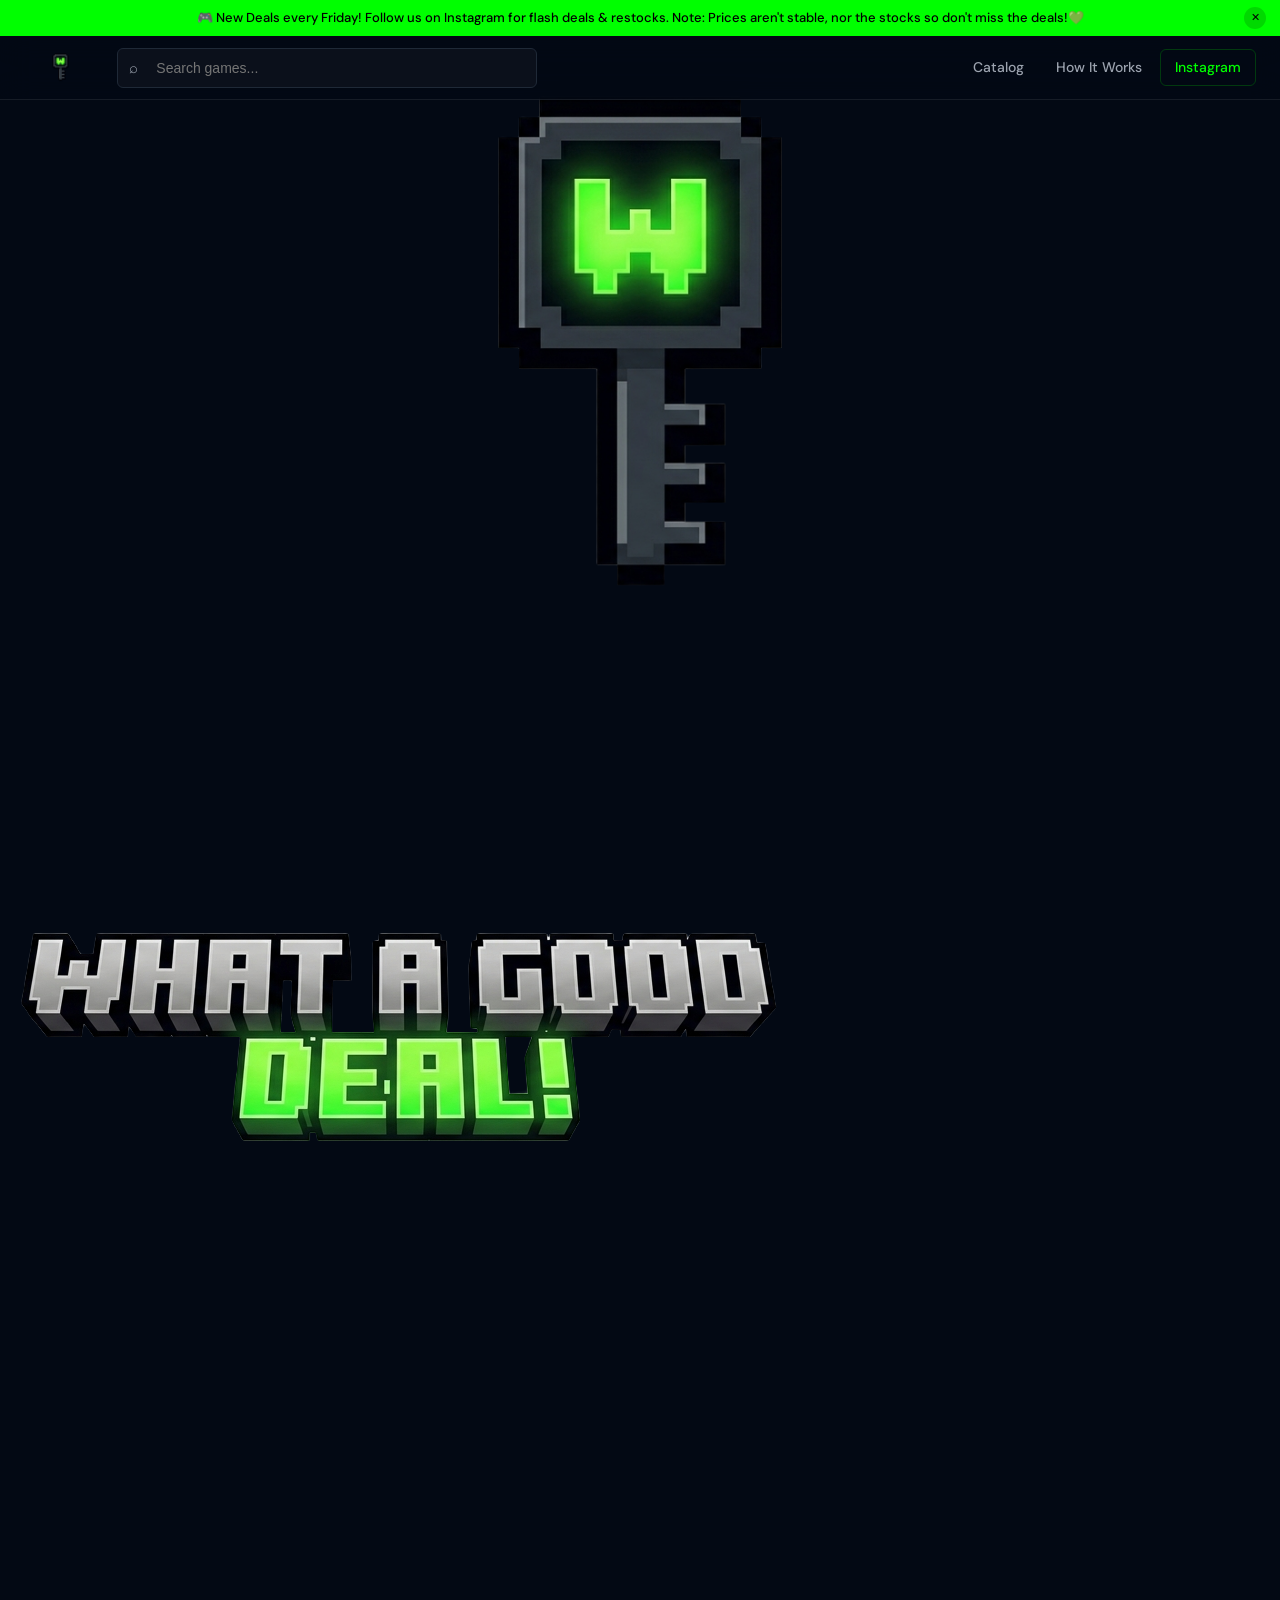
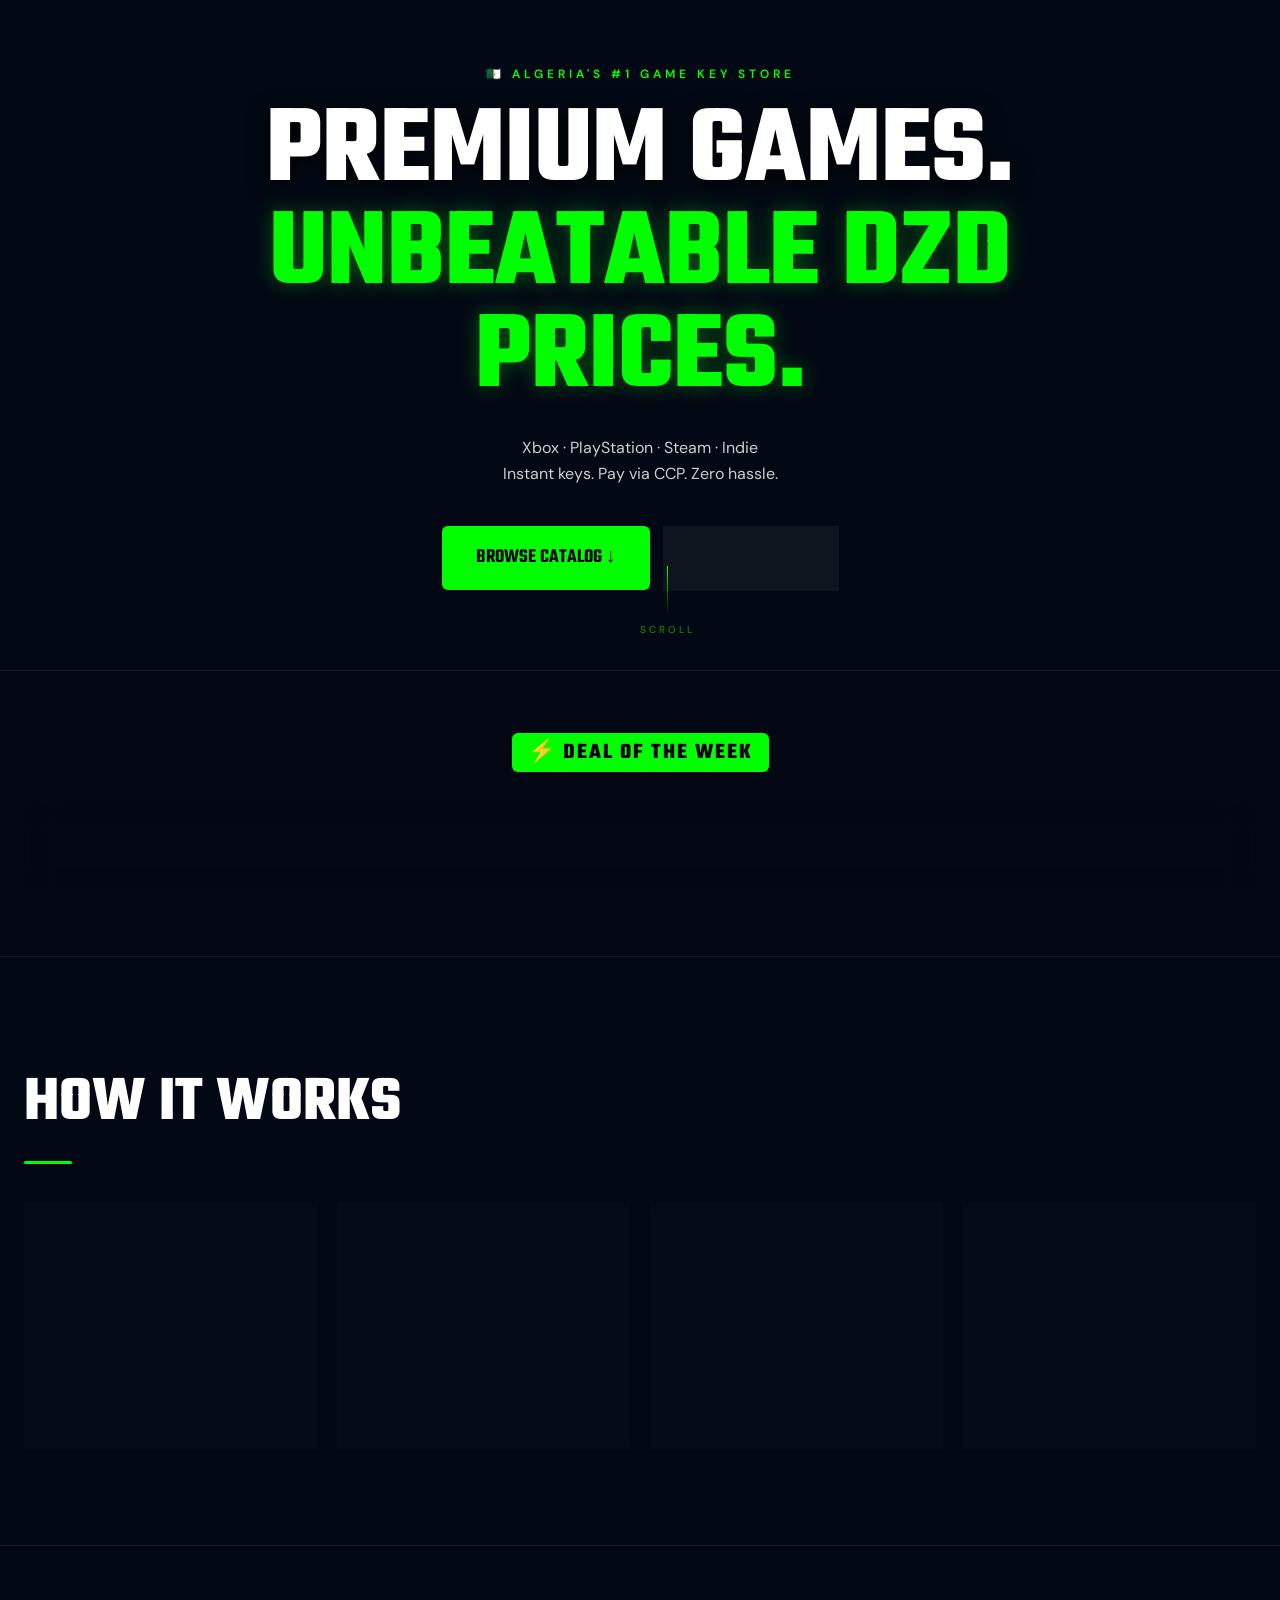
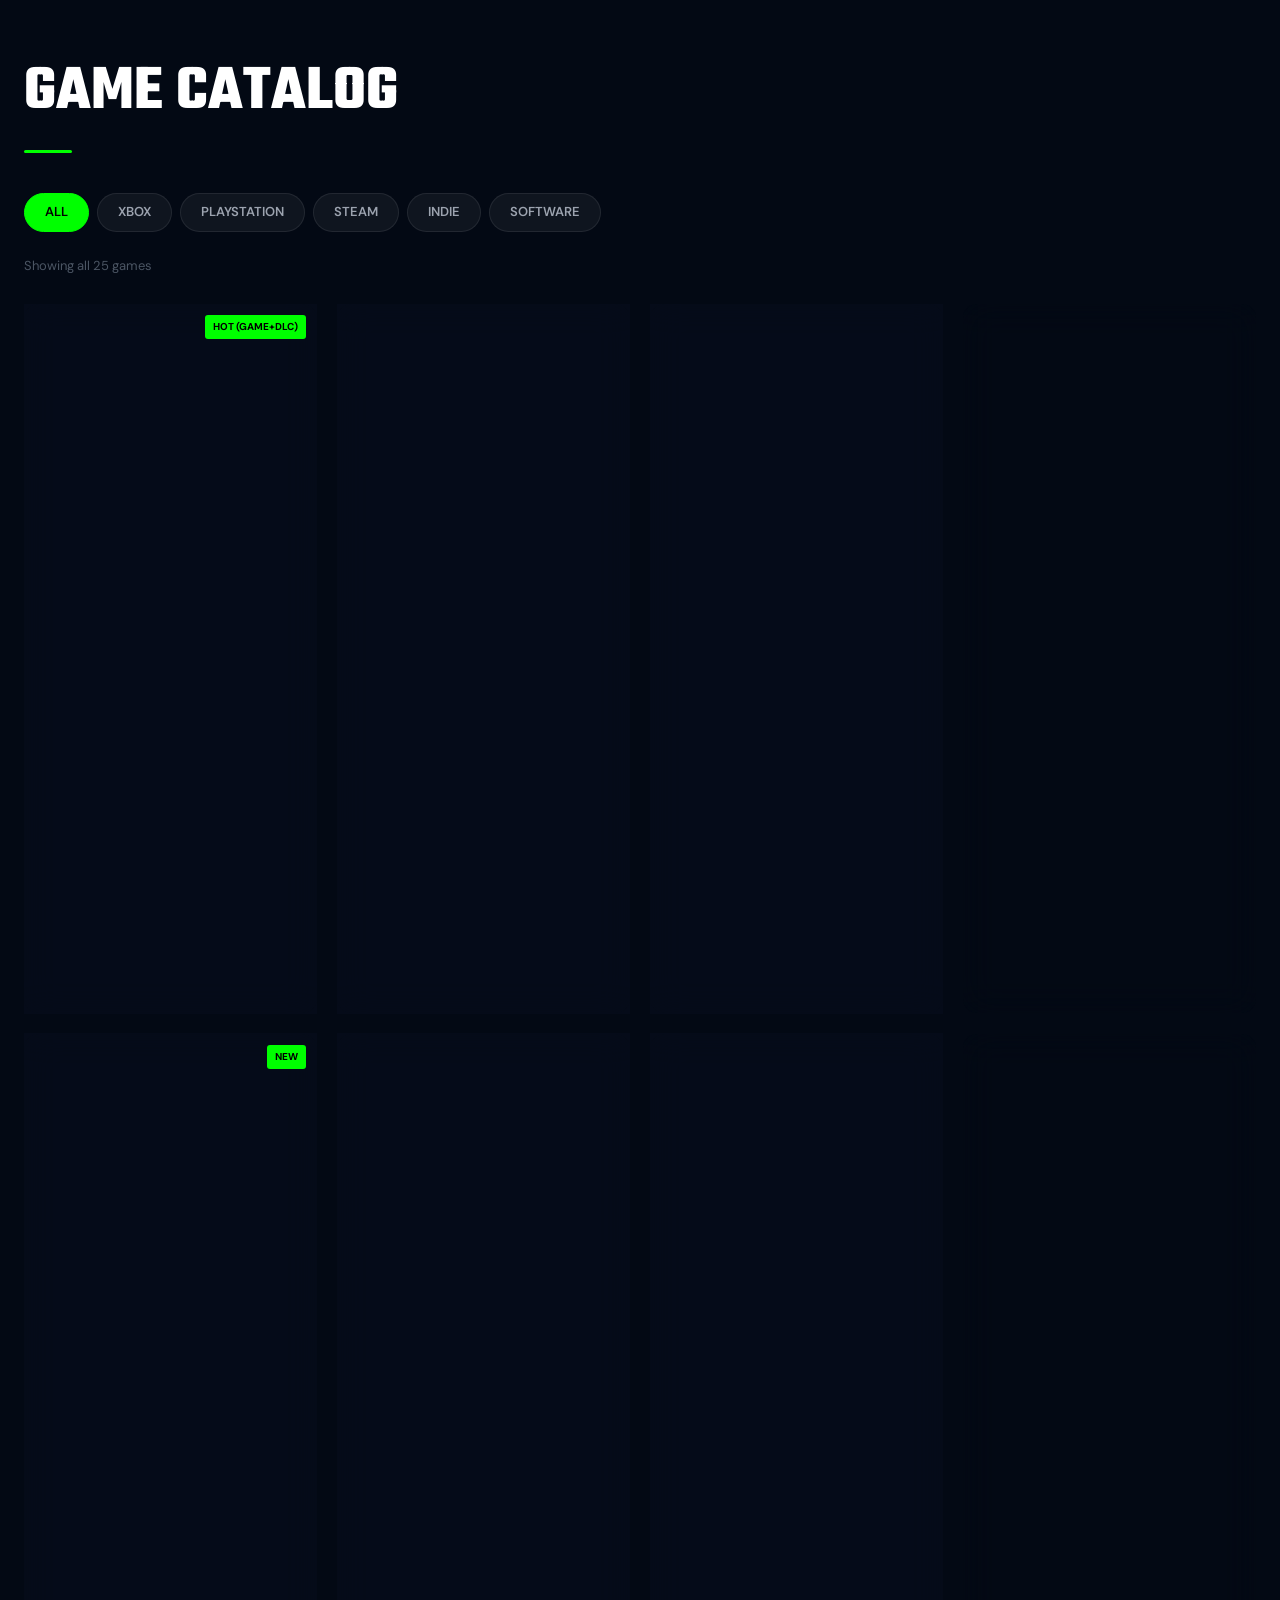
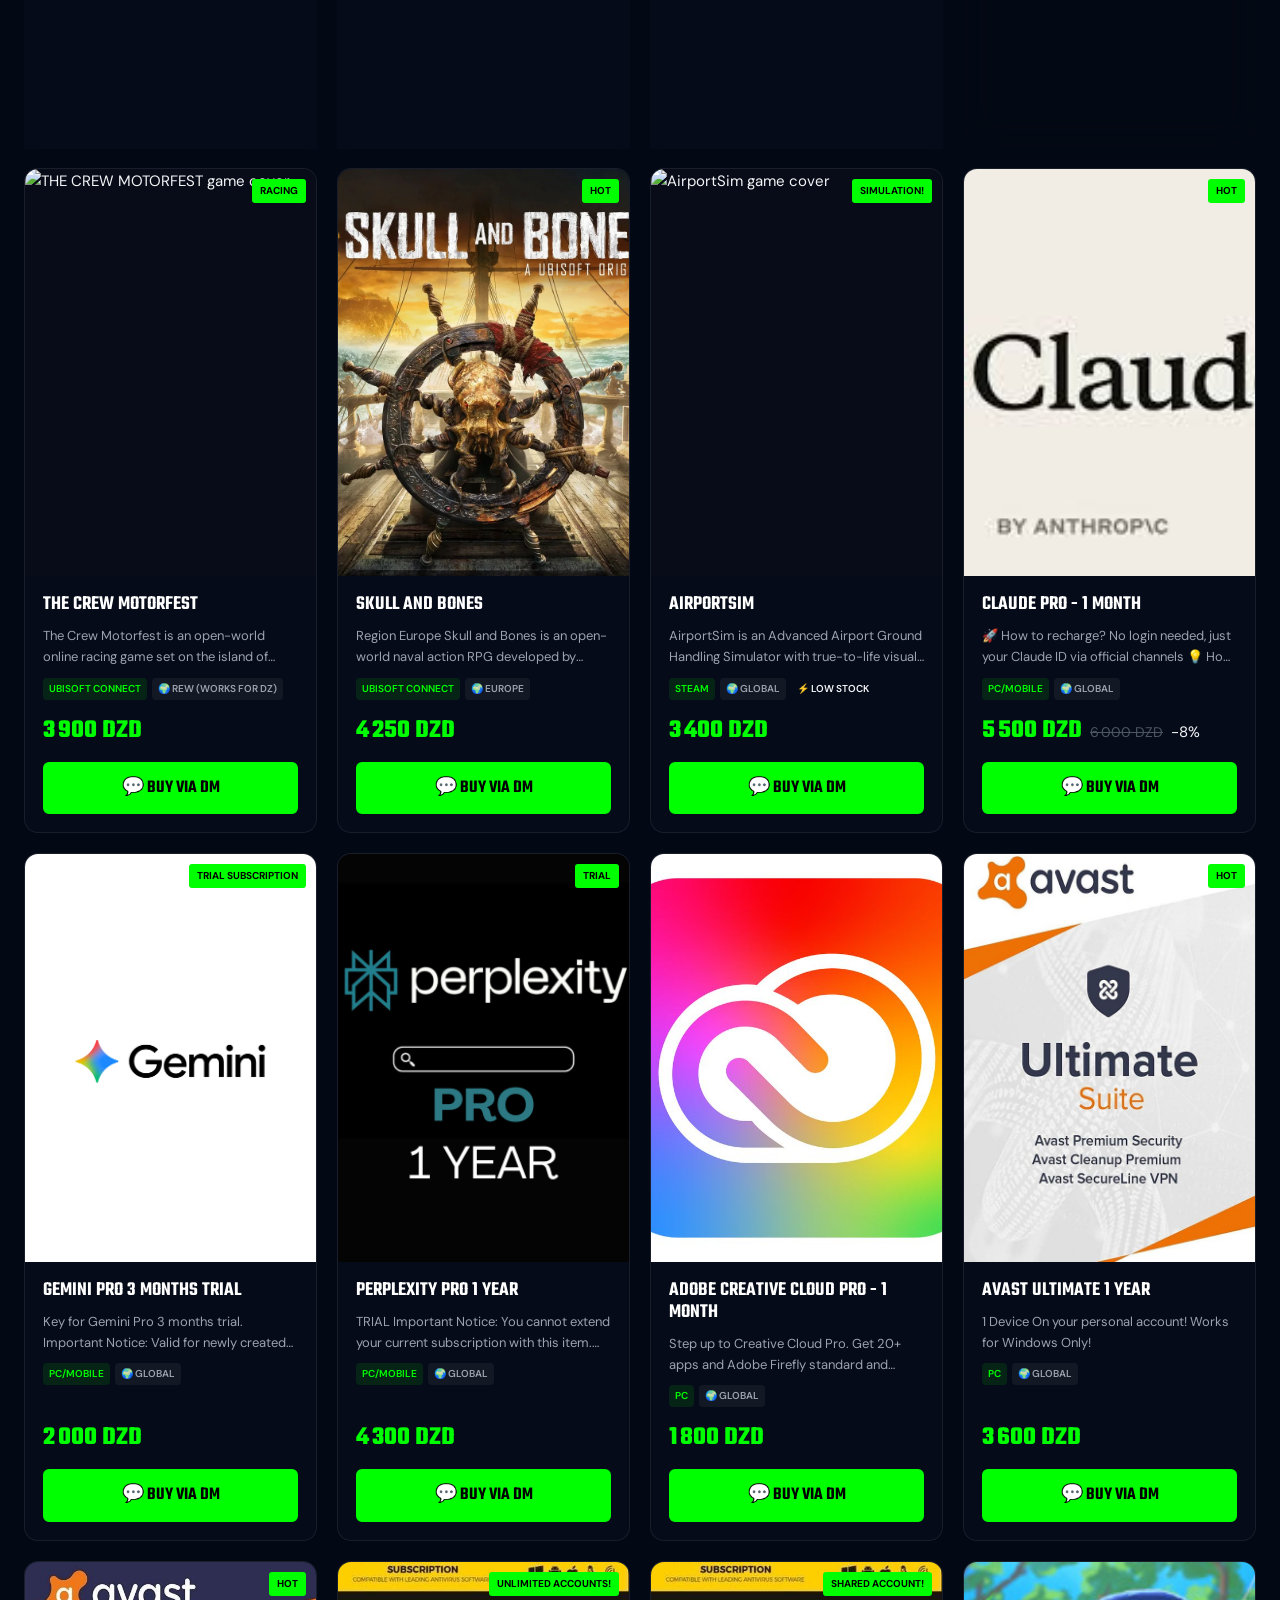
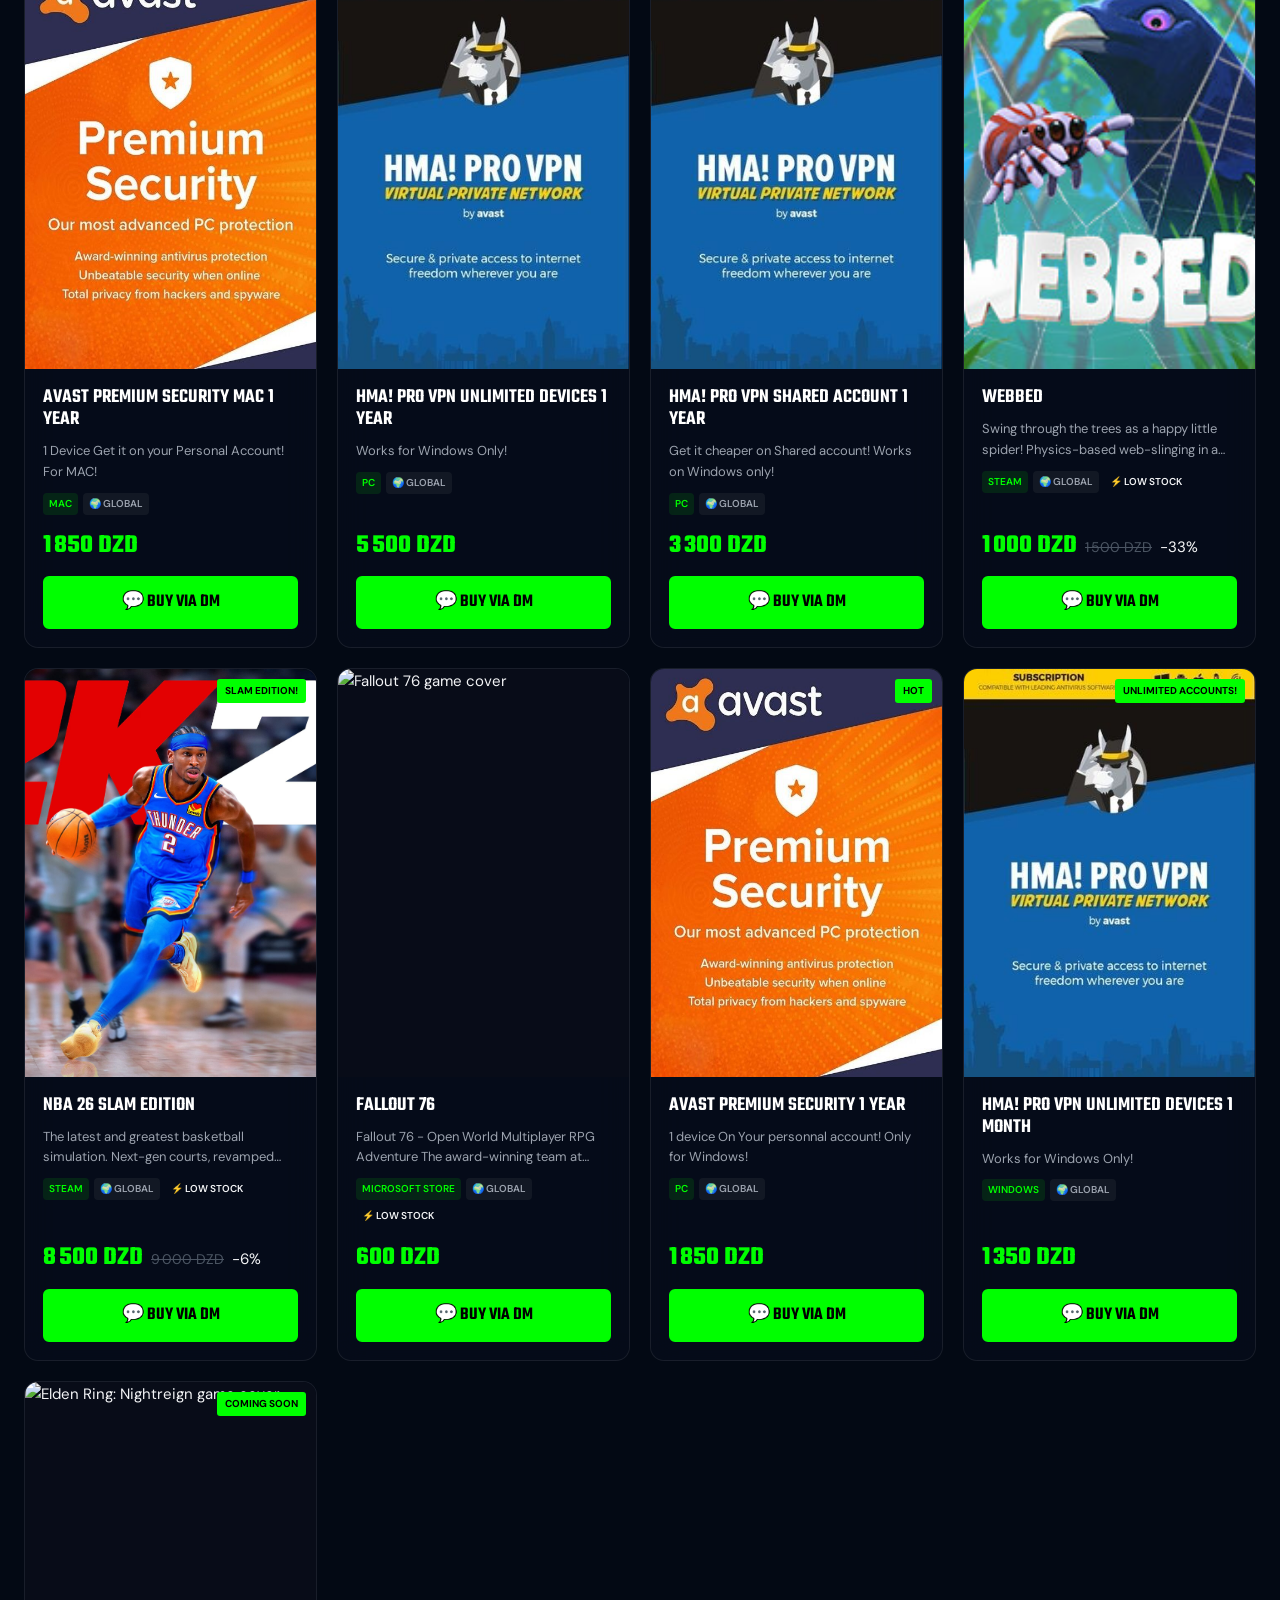
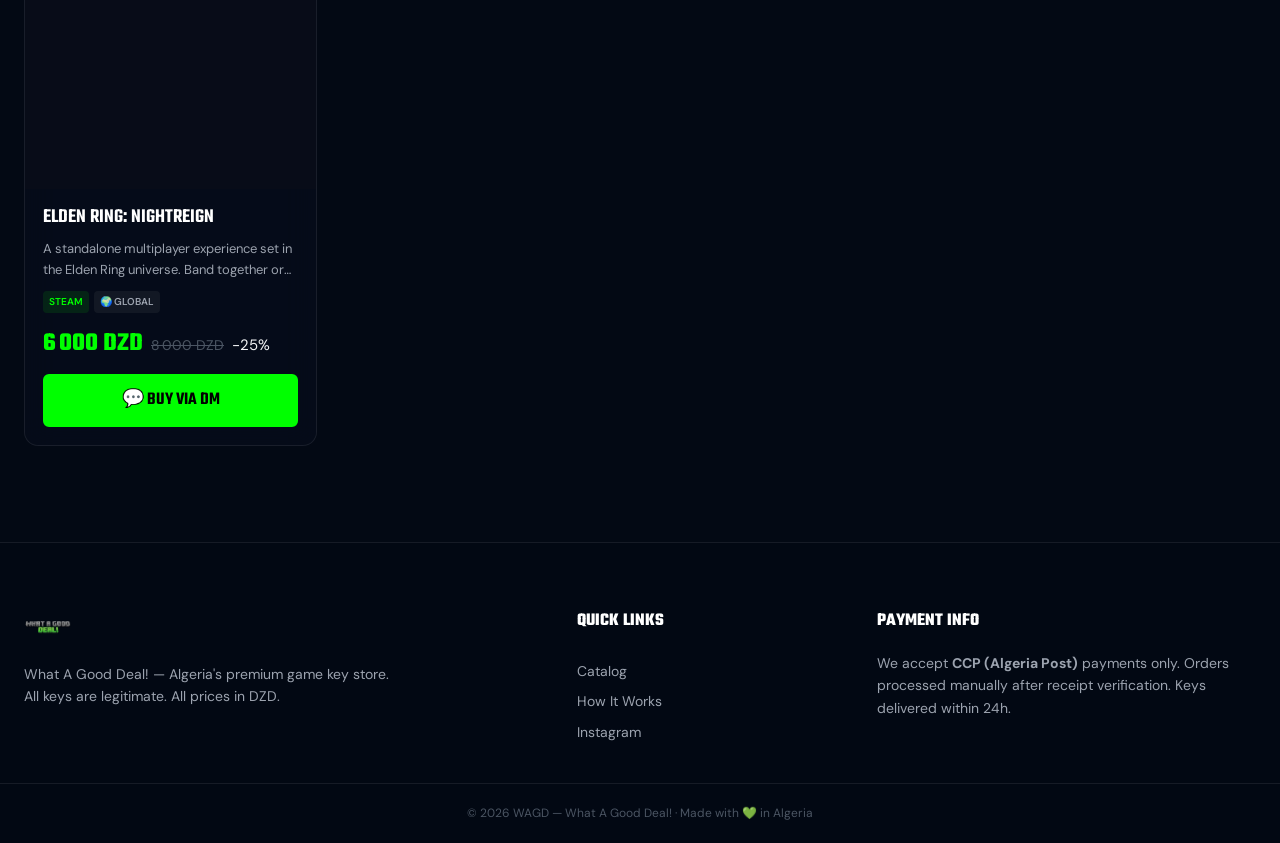
==== commit bd5c180a: "Update index.html" ====
--- a/index.html
+++ b/index.html
@@ -18,38 +18,45 @@
 </head>
 <body>
 
-  <!-- ░░ FIXED BACKGROUND & VISUALS ░░ -->
-  <!-- This entire section stays locked in place while the rest of the site scrolls -->
-  <div class="fixed-background-container" aria-hidden="true">
-    
-    <!-- Moon over sea image -->
+  <!-- ░░ FIXED GLOBAL BACKGROUND (Moon & Night Sea) ░░ -->
+  <div class="global-bg" aria-hidden="true">
     <img
-      src="https://images.unsplash.com/photo-1505506874110-6a7a4c9d2433?auto=format&fit=crop&q=80&w=1920"
+      src="https://images.unsplash.com/photo-1532767153582-b1a0e5145009?q=80&w=1920&auto=format&fit=crop"
       alt=""
-      class="bg-image"
+      class="global-bg-img"
     />
-    <div class="bg-gradient-overlay"></div>
-
-    <!-- WHAT A GOOD DEAL Text -->
+    <div class="global-bg-overlay"></div>
+  </div>
+
+  <!-- ░░ FIXED VISUAL COMPOSITION (Key stacked directly on Text) ░░ -->
+  <div class="fixed-visual-container" aria-hidden="true">
+    <!-- Key is placed first so it stacks on top visually in the column layout -->
+    <img
+      src="images/logos png real.png"
+      alt="Pixel Key"
+      class="hero-key-bounce"
+      onerror="this.style.display='none'"
+    />
     <img
       src="images/writing for the site png (1).png"
       alt="What A Good Deal"
-      class="center-text-logo"
+      class="hero-text-logo"
+      onerror="this.style.display='none'"
     />
-    
-    <!-- Bouncing Pixel Key -->
-    <img
-      src="images/logos png real.png"
-      alt="Pixel Key"
-      class="center-key-bounce"
-    />
+  </div>
+
+  <!-- ░░ ANNOUNCEMENT BAR ░░ -->
+  <div id="announcement-bar" class="announcement-bar" role="banner">
+    <span id="announcement-text">Loading...</span>
+    <button id="dismiss-announcement" class="dismiss-btn" aria-label="Dismiss">✕</button>
   </div>
 
   <!-- ░░ STICKY HEADER ░░ -->
   <header class="site-header" id="site-header">
     <div class="header-inner">
       <a href="#" class="logo" aria-label="WAGD Home">
-        <img src="images/logo.png" alt="WAGD Logo" class="header-logo-img" />
+        <!-- Updated to your Symbol.png -->
+        <img src="images/Symbol.png" alt="WAGD Logo" class="header-logo-img" />
       </a>
       <div class="search-wrap">
         <span class="search-icon" aria-hidden="true">⌕</span>
@@ -72,15 +79,16 @@
     </div>
   </header>
 
-  <!-- ░░ ANNOUNCEMENT BAR ░░ -->
-  <div id="announcement-bar" class="announcement-bar" role="banner">
-    <span id="announcement-text">Loading...</span>
-    <button id="dismiss-announcement" class="dismiss-btn" aria-label="Dismiss">✕</button>
-  </div>
-
   <main>
     <!-- ░░ HERO ░░ -->
     <section class="hero" id="hero">
+      <div class="hero-stars" aria-hidden="true">
+        <div class="stars-layer s1"></div>
+        <div class="stars-layer s2"></div>
+        <div class="stars-layer s3"></div>
+      </div>
+      <div class="scanline" aria-hidden="true"></div>
+
       <div class="hero-content">
         <p class="hero-eyebrow">🇩🇿 Algeria's #1 Game Key Store</p>
         <h1 class="hero-headline">
--- a/styles.css
+++ b/styles.css
@@ -38,37 +38,56 @@
 ::-webkit-scrollbar-thumb { background: #1f2937; border-radius: 3px; }
 ::-webkit-scrollbar-thumb:hover { background: var(--neon); }
 
-/* ============================================================
-   FIXED GLOBAL BACKGROUND (White Moon & Blue Sea)
-   ============================================================ */
-.global-bg { position: fixed; inset: 0; z-index: -2; pointer-events: none; }
-.global-bg-img { width: 100%; height: 100%; object-fit: cover; object-position: center 20%; filter: contrast(1.1) brightness(0.85); }
-.global-bg-overlay {
-  position: absolute; inset: 0;
+
+/* ============================================================
+   FIXED BACKGROUND & VISUALS 
+   ============================================================ */
+/* This container is locked to the screen and never moves */
+.fixed-background-container {
+  position: fixed;
+  inset: 0;
+  z-index: -1; 
+  pointer-events: none; /* Allows clicks to pass through */
+  display: flex;
+  align-items: center;
+  justify-content: center;
+}
+
+.bg-image {
+  position: absolute;
+  inset: 0;
+  width: 100%;
+  height: 100%;
+  object-fit: cover;
+  object-position: center top; 
+  filter: contrast(1.1) brightness(0.85);
+  z-index: 1;
+}
+
+.bg-gradient-overlay {
+  position: absolute;
+  inset: 0;
   background: linear-gradient(to bottom, rgba(3,9,20,0.2) 0%, rgba(3,9,20,0.6) 45%, rgba(3,9,20,0.98) 100%);
-}
-
-/* ============================================================
-   FIXED VISUAL COMPOSITION (Text + Bouncing Key)
-   ============================================================ */
-.fixed-visual-container {
-  position: fixed; top: 50%; left: 50%; transform: translate(-50%, -50%);
-  width: 100vw; height: 100vh; z-index: -1; pointer-events: none;
-  display: flex; align-items: center; justify-content: center;
-}
-.hero-text-logo {
+  z-index: 2;
+}
+
+.center-text-logo {
   position: absolute;
   width: clamp(280px, 60vw, 750px);
   opacity: 0.18;
   filter: drop-shadow(0 0 20px rgba(0,255,0,0.3));
-}
-.hero-key-bounce {
+  z-index: 3;
+}
+
+.center-key-bounce {
   position: absolute;
   width: clamp(120px, 20vw, 250px);
   image-rendering: pixelated;
   filter: drop-shadow(0 15px 25px rgba(0,255,0,0.5)) drop-shadow(0 4px 10px rgba(0,0,0,0.9));
   animation: megaBounce 2s ease-in-out infinite;
-}
+  z-index: 4;
+}
+
 @keyframes megaBounce {
   0%, 100% { transform: translateY(-10px); }
   50% { transform: translateY(-50px); }
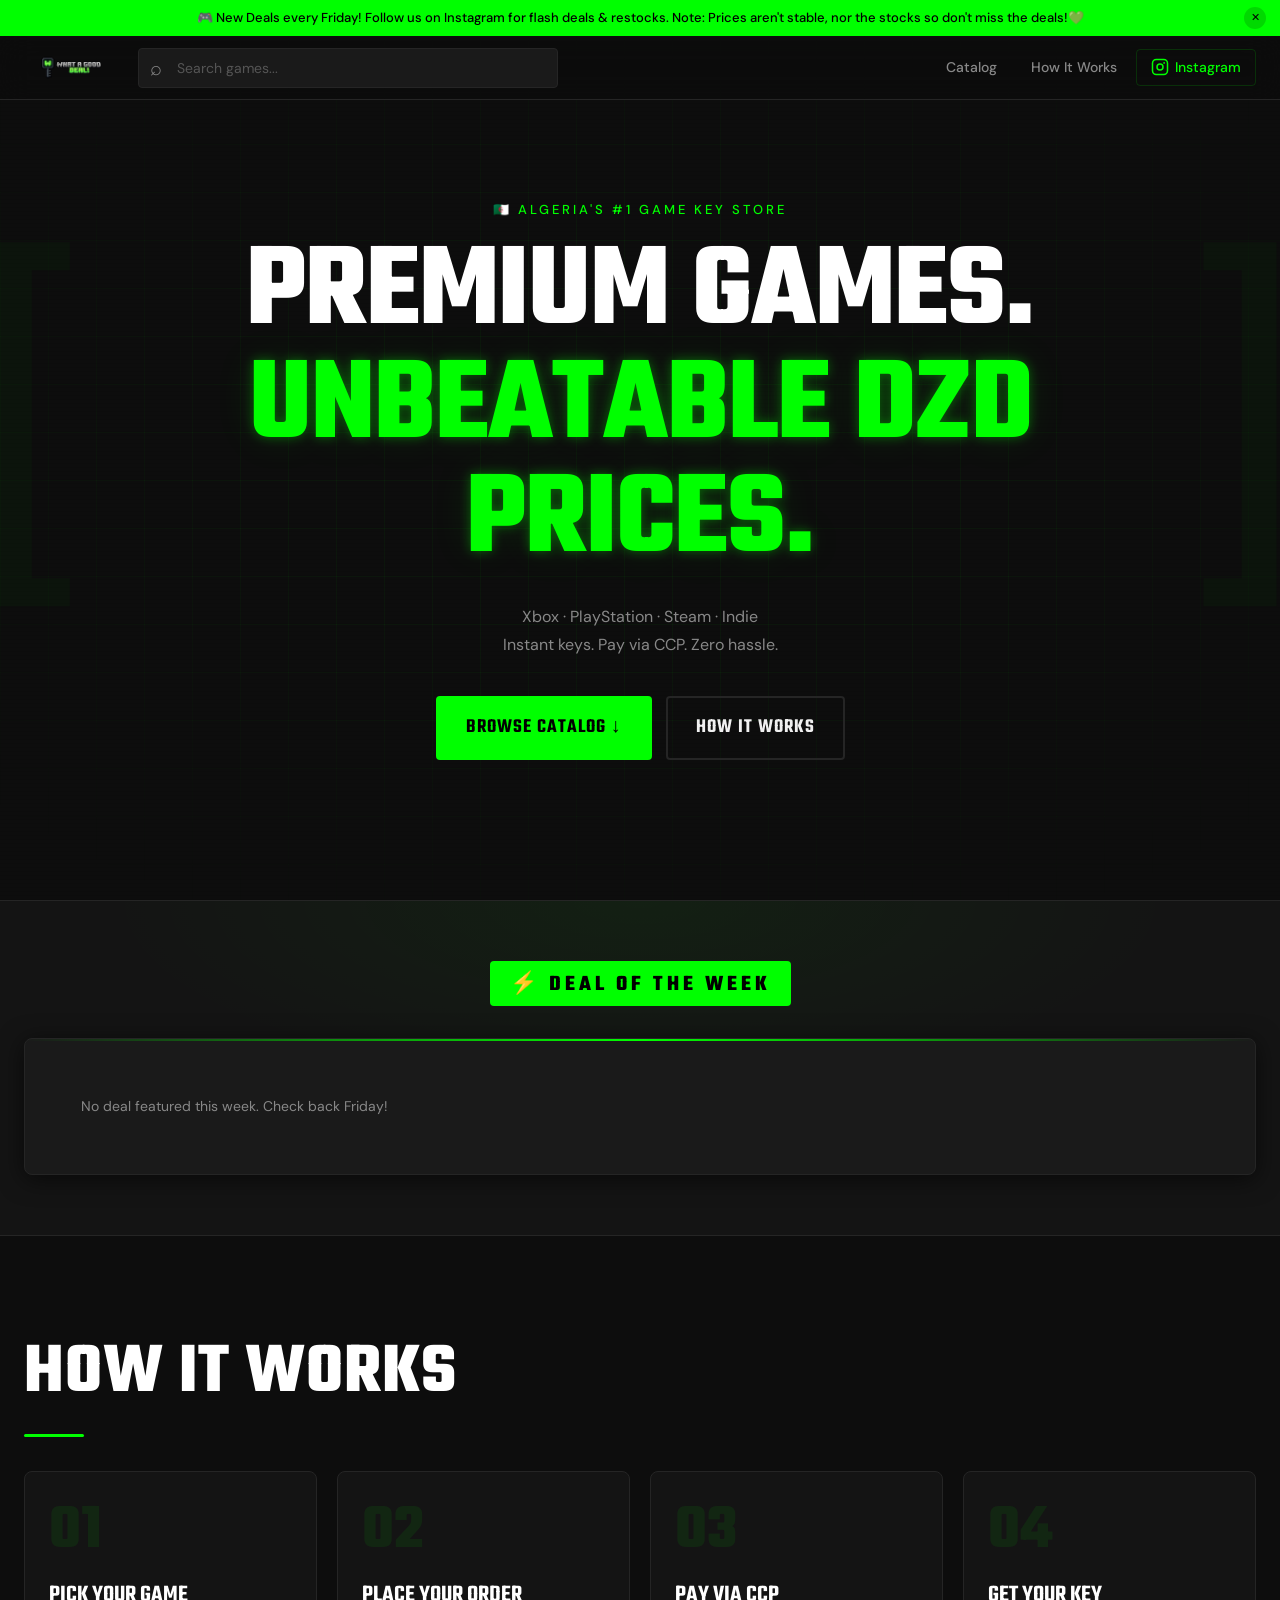
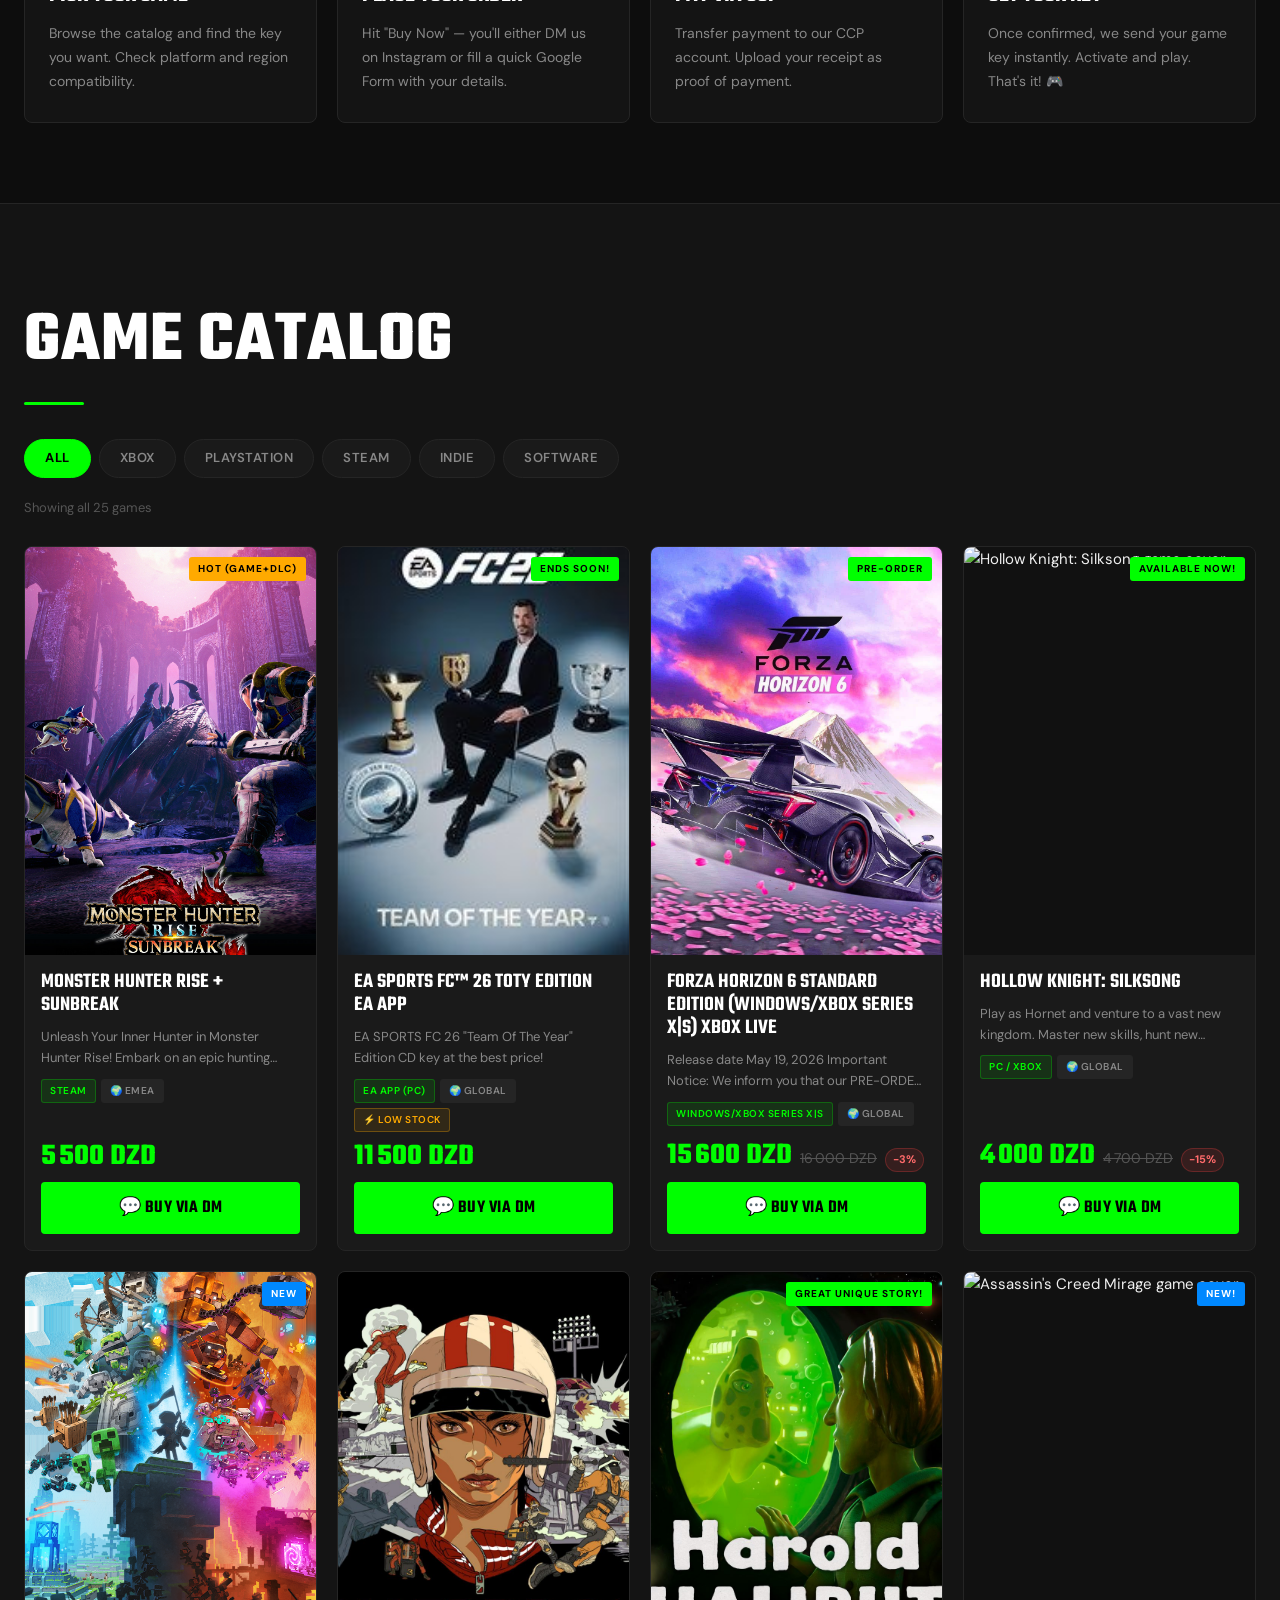
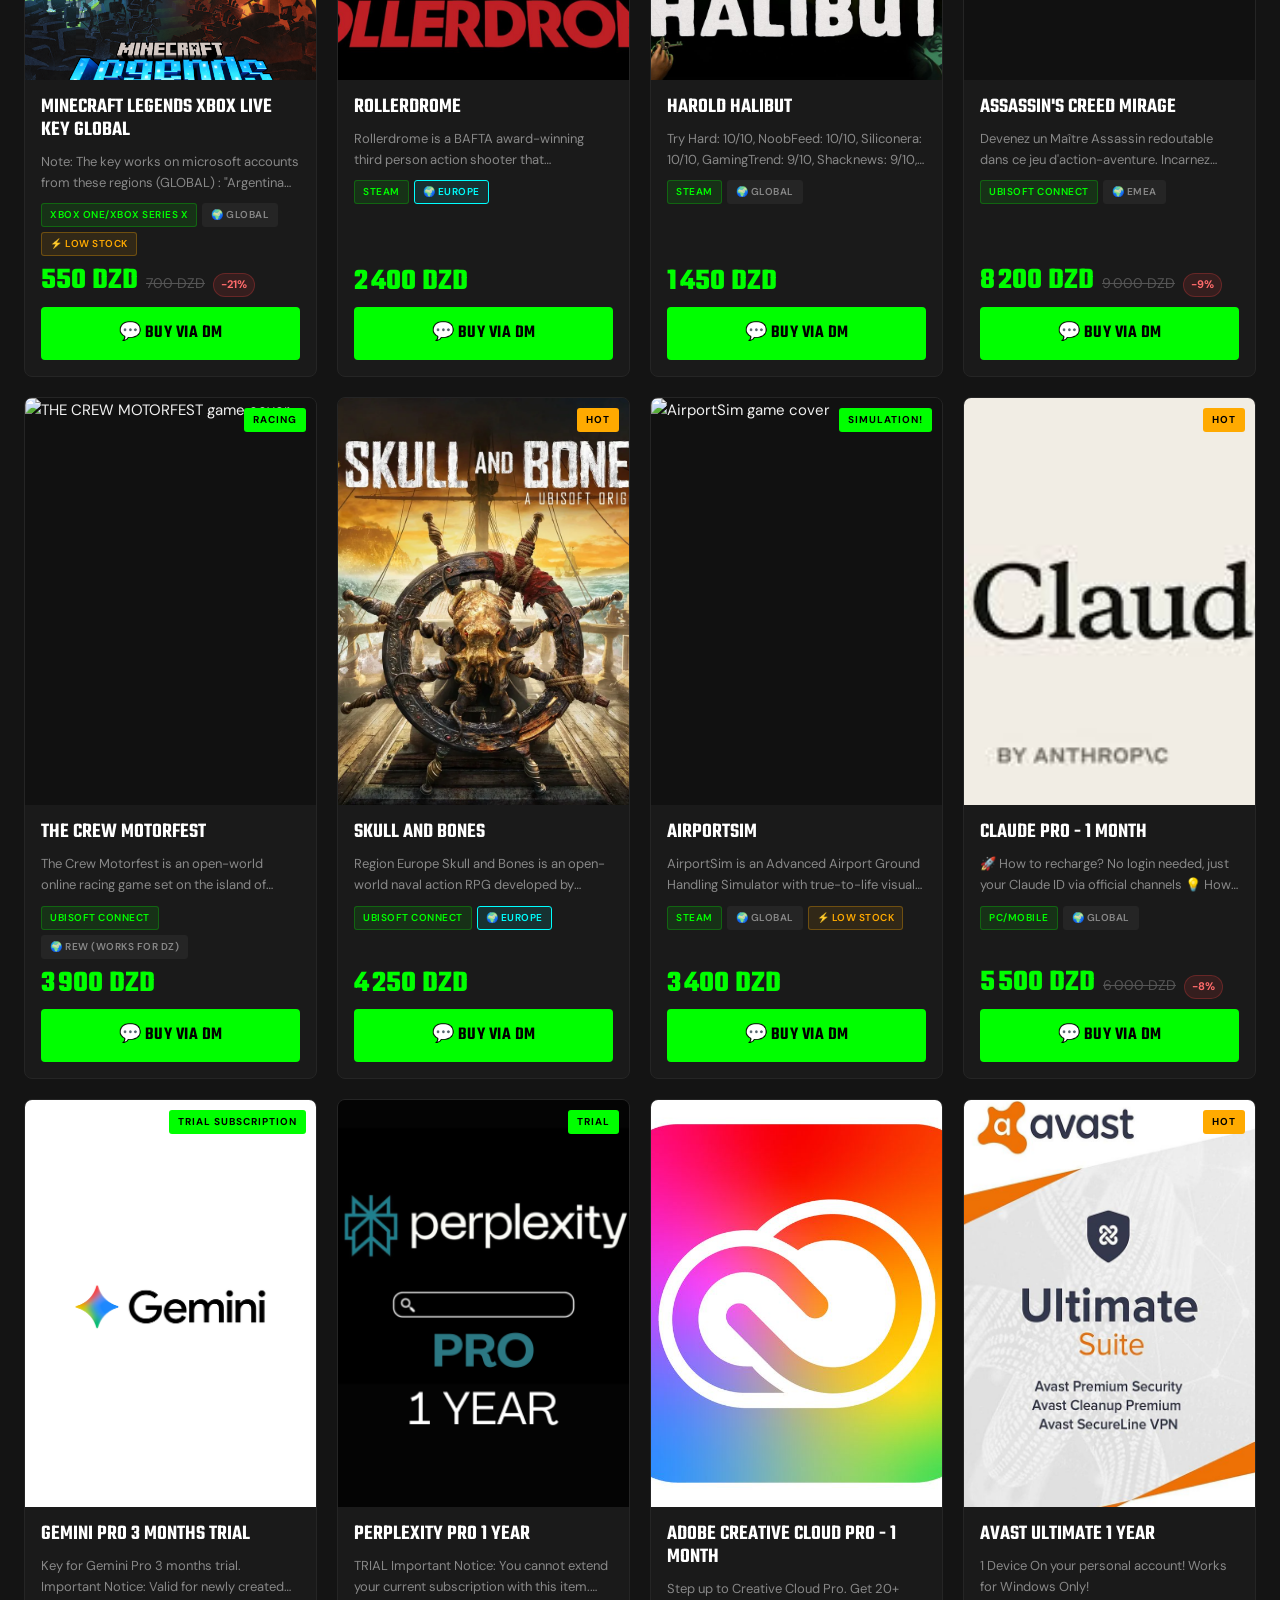
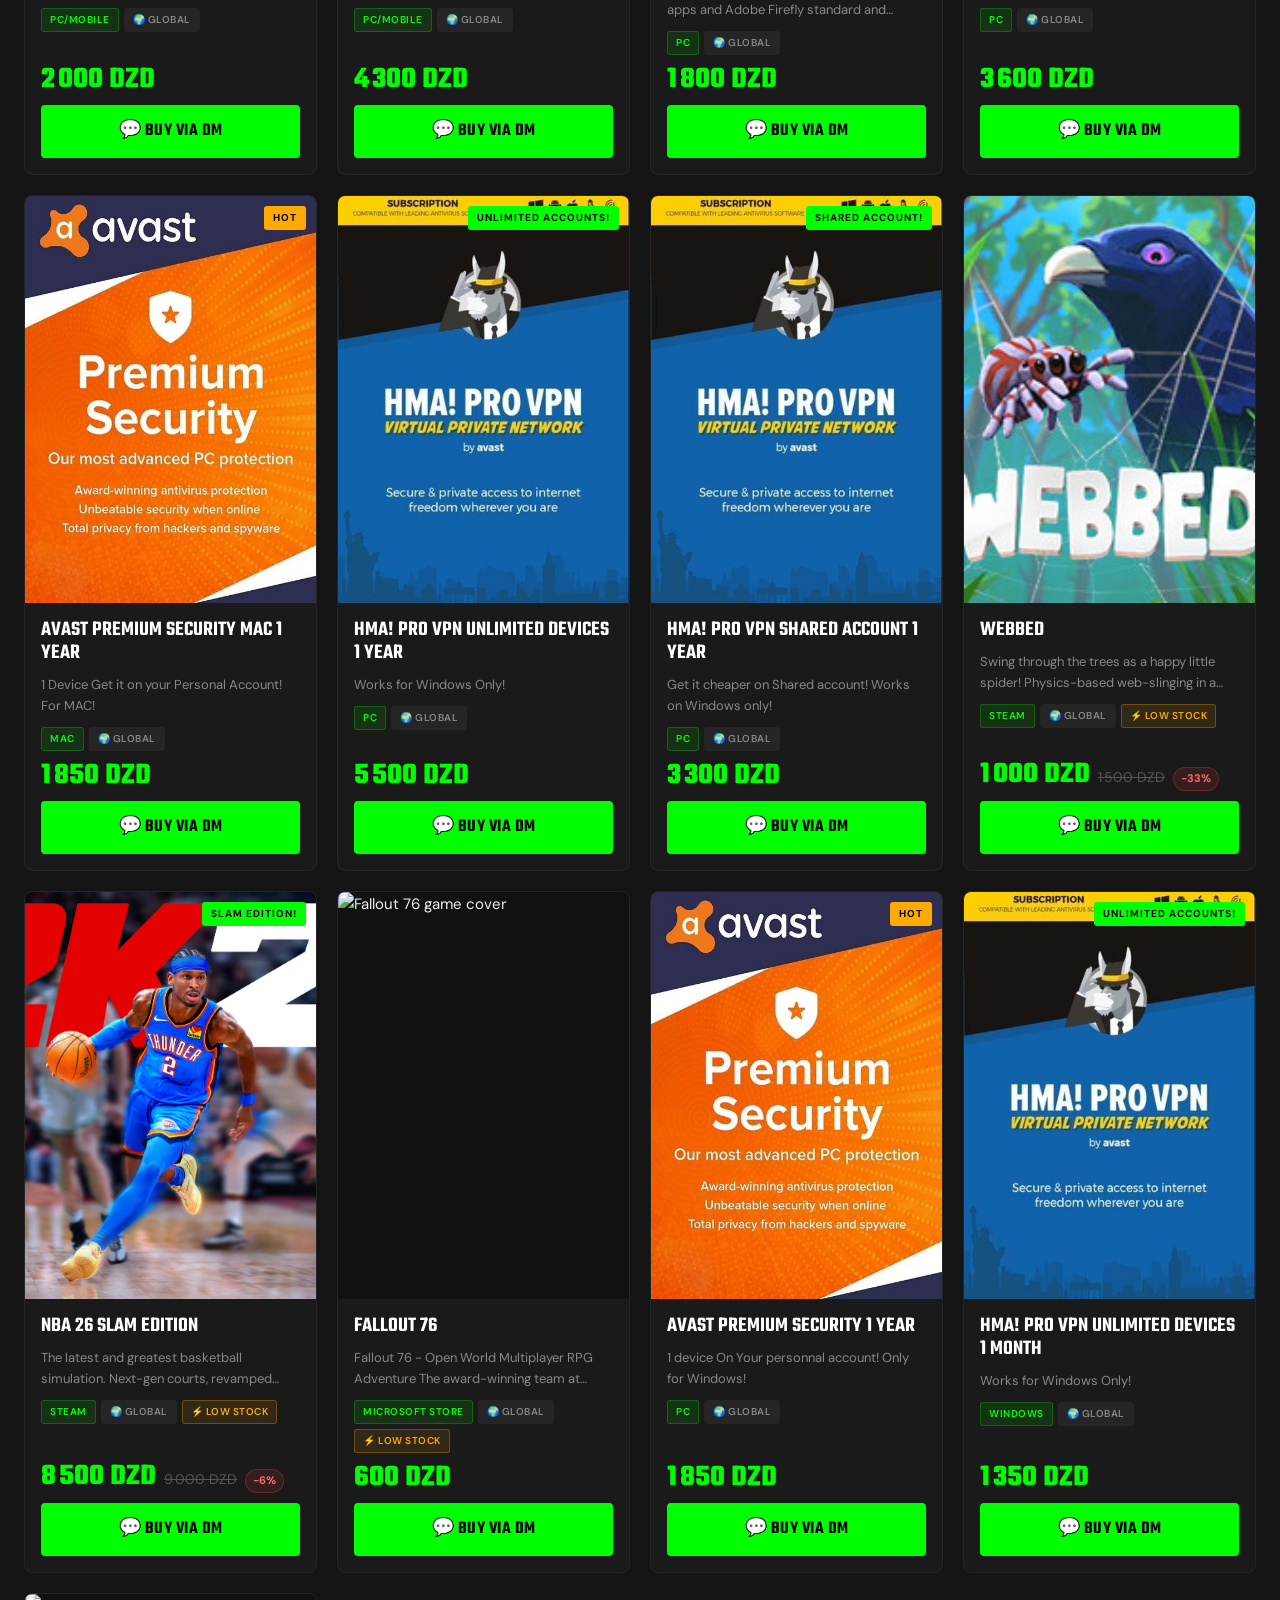
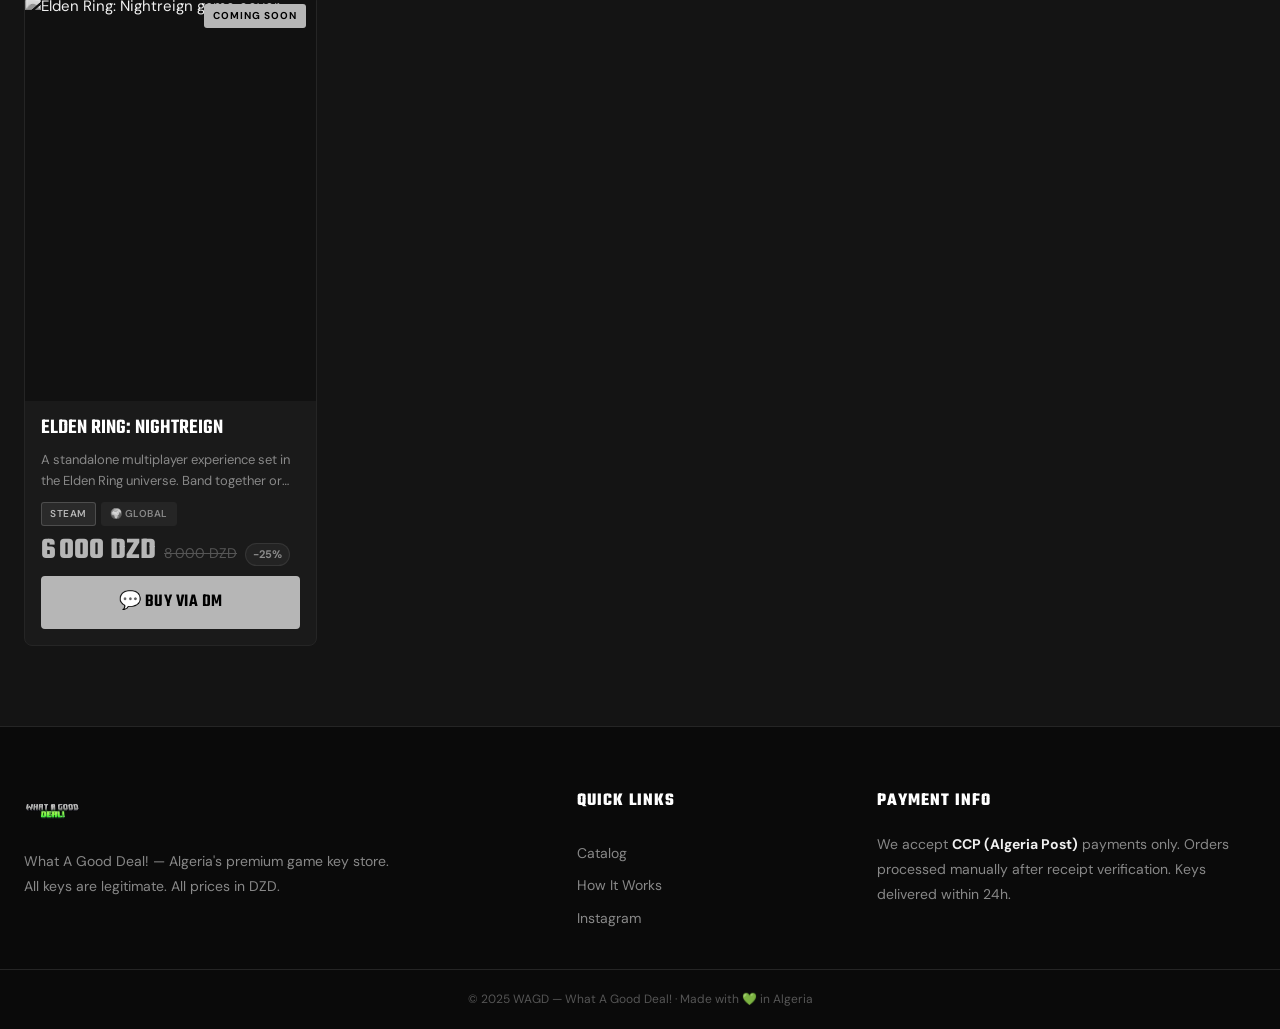
==== commit 2a5b17ac: "Add files via upload" ====
--- a/index.html
+++ b/index.html
@@ -6,72 +6,60 @@
   <title>WAGD — What A Good Deal! | Game Keys in DZD</title>
   <meta name="description" content="Premium game keys at unbeatable DZD prices. Xbox, PlayStation, Steam & Indie titles. Pay via CCP. Order via DM or form." />
 
+  <!-- Favicon -->
   <link rel="icon" type="image/png" href="images/Symbol.png" />
 
   <!-- Fonts -->
   <link rel="preconnect" href="https://fonts.googleapis.com" />
   <link rel="preconnect" href="https://fonts.gstatic.com" crossorigin />
-  <link href="https://fonts.googleapis.com/css2?family=Teko:wght@400;500;600;700&family=DM+Sans:ital,wght@0,400;0,500;0,700;1,400&display=swap" rel="stylesheet" />
+  <link href="https://fonts.googleapis.com/css2?family=Teko:wght@400;500;600;700&family=DM+Sans:ital,opsz,wght@0,9..40,300;0,9..40,400;0,9..40,500;1,9..40,300&display=swap" rel="stylesheet" />
 
   <link rel="stylesheet" href="styles.css" />
-  <script src="https://cdnjs.cloudflare.com/ajax/libs/lenis/1.1.13/lenis.min.js"></script>
 </head>
 <body>
 
-  <!-- ░░ FIXED GLOBAL BACKGROUND (Moon & Night Sea) ░░ -->
-  <div class="global-bg" aria-hidden="true">
-    <img
-      src="https://images.unsplash.com/photo-1532767153582-b1a0e5145009?q=80&w=1920&auto=format&fit=crop"
-      alt=""
-      class="global-bg-img"
-    />
-    <div class="global-bg-overlay"></div>
-  </div>
-
-  <!-- ░░ FIXED VISUAL COMPOSITION (Key stacked directly on Text) ░░ -->
-  <div class="fixed-visual-container" aria-hidden="true">
-    <!-- Key is placed first so it stacks on top visually in the column layout -->
-    <img
-      src="images/logos png real.png"
-      alt="Pixel Key"
-      class="hero-key-bounce"
-      onerror="this.style.display='none'"
-    />
-    <img
-      src="images/writing for the site png (1).png"
-      alt="What A Good Deal"
-      class="hero-text-logo"
-      onerror="this.style.display='none'"
-    />
-  </div>
-
   <!-- ░░ ANNOUNCEMENT BAR ░░ -->
-  <div id="announcement-bar" class="announcement-bar" role="banner">
+  <div id="announcement-bar" class="announcement-bar" role="banner" aria-label="Site announcement">
     <span id="announcement-text">Loading...</span>
-    <button id="dismiss-announcement" class="dismiss-btn" aria-label="Dismiss">✕</button>
+    <button id="dismiss-announcement" class="dismiss-btn" aria-label="Dismiss announcement">✕</button>
   </div>
 
   <!-- ░░ STICKY HEADER ░░ -->
   <header class="site-header" id="site-header">
     <div class="header-inner">
+
       <a href="#" class="logo" aria-label="WAGD Home">
-        <!-- Updated to your Symbol.png -->
-        <img src="images/Symbol.png" alt="WAGD Logo" class="header-logo-img" />
+        <img src="images/logo.png" alt="WAGD Logo" class="header-logo-img" />
       </a>
+
       <div class="search-wrap">
         <span class="search-icon" aria-hidden="true">⌕</span>
-        <input type="search" id="search-input" class="search-input" placeholder="Search games..." aria-label="Search games" autocomplete="off" />
+        <input
+          type="search"
+          id="search-input"
+          class="search-input"
+          placeholder="Search games..."
+          aria-label="Search games"
+          autocomplete="off"
+        />
         <span id="search-clear" class="search-clear" aria-label="Clear search" role="button" tabindex="0">✕</span>
       </div>
+
       <nav class="header-nav">
         <a href="#catalog" class="nav-link">Catalog</a>
         <a href="#how-it-works" class="nav-link">How It Works</a>
-        <a id="ig-nav-link" href="#" class="nav-link ig-link" target="_blank" rel="noopener noreferrer">Instagram</a>
+        <a id="ig-nav-link" href="#" class="nav-link ig-link" target="_blank" rel="noopener noreferrer">
+          <svg width="18" height="18" viewBox="0 0 24 24" fill="none" stroke="currentColor" stroke-width="2" aria-hidden="true"><rect x="2" y="2" width="20" height="20" rx="5"/><circle cx="12" cy="12" r="4"/><circle cx="17.5" cy="6.5" r="1.2" fill="currentColor" stroke="none"/></svg>
+          Instagram
+        </a>
       </nav>
+
       <button class="hamburger" id="hamburger" aria-label="Toggle menu" aria-expanded="false">
         <span></span><span></span><span></span>
       </button>
     </div>
+
+    <!-- Mobile nav -->
     <div class="mobile-nav" id="mobile-nav" aria-hidden="true">
       <a href="#catalog" class="mobile-nav-link">Catalog</a>
       <a href="#how-it-works" class="mobile-nav-link">How It Works</a>
@@ -80,15 +68,11 @@
   </header>
 
   <main>
+
     <!-- ░░ HERO ░░ -->
     <section class="hero" id="hero">
-      <div class="hero-stars" aria-hidden="true">
-        <div class="stars-layer s1"></div>
-        <div class="stars-layer s2"></div>
-        <div class="stars-layer s3"></div>
-      </div>
+      <div class="hero-grid-bg" aria-hidden="true"></div>
       <div class="scanline" aria-hidden="true"></div>
-
       <div class="hero-content">
         <p class="hero-eyebrow">🇩🇿 Algeria's #1 Game Key Store</p>
         <h1 class="hero-headline">
@@ -101,9 +85,9 @@
           <a href="#how-it-works" class="btn btn-ghost">How It Works</a>
         </div>
       </div>
-      <div class="hero-scroll-cue" aria-hidden="true">
-        <span class="scroll-line"></span>
-        <span class="scroll-label">scroll</span>
+      <div class="hero-deco" aria-hidden="true">
+        <span class="deco-bracket deco-l">[</span>
+        <span class="deco-bracket deco-r">]</span>
       </div>
     </section>
 
@@ -114,6 +98,7 @@
           <span class="dotw-label">⚡ DEAL OF THE WEEK</span>
         </div>
         <div class="dotw-card" id="dotw-card">
+          <!-- Rendered by JS -->
           <div class="dotw-loading">Loading deal...</div>
         </div>
       </div>
@@ -152,7 +137,9 @@
     <section class="catalog-section" id="catalog">
       <div class="section-container">
         <h2 class="section-title">Game Catalog</h2>
-        <div class="filters" id="filters" role="group">
+
+        <!-- Filters -->
+        <div class="filters" id="filters" role="group" aria-label="Filter by platform">
           <button class="filter-btn active" data-filter="All">All</button>
           <button class="filter-btn" data-filter="Xbox">Xbox</button>
           <button class="filter-btn" data-filter="PlayStation">PlayStation</button>
@@ -160,12 +147,20 @@
           <button class="filter-btn" data-filter="Indie">Indie</button>
           <button class="filter-btn" data-filter="Software">Software</button>
         </div>
+
+        <!-- Results count -->
         <p class="results-count" id="results-count" aria-live="polite"></p>
+
+        <!-- Grid -->
         <div class="game-grid" id="game-grid" aria-label="Game catalog">
           <div class="grid-loading" id="grid-loading">
-            <span class="loading-dot"></span><span class="loading-dot"></span><span class="loading-dot"></span>
-          </div>
-        </div>
+            <span class="loading-dot"></span>
+            <span class="loading-dot"></span>
+            <span class="loading-dot"></span>
+          </div>
+        </div>
+
+        <!-- Empty state -->
         <div class="empty-state" id="empty-state" hidden>
           <p class="empty-icon">🎮</p>
           <h3>No games found</h3>
@@ -174,8 +169,10 @@
         </div>
       </div>
     </section>
+
   </main>
 
+  <!-- ░░ FOOTER ░░ -->
   <footer class="site-footer">
     <div class="footer-inner">
       <div class="footer-brand">
@@ -194,53 +191,24 @@
       </div>
     </div>
     <div class="footer-bottom">
-      <p>© 2026 WAGD — What A Good Deal! · Made with 💚 in Algeria</p>
+      <p>© 2025 WAGD — What A Good Deal! · Made with 💚 in Algeria</p>
     </div>
   </footer>
 
+  <!-- ░░ TOOLTIP / TOAST ░░ -->
   <div class="toast" id="toast" role="alert" aria-live="assertive"></div>
+
+  <!-- ░░ GAME DETAILS MODAL ░░ -->
   <div id="game-modal" class="modal" hidden aria-hidden="true">
     <div class="modal-backdrop" id="modal-backdrop"></div>
     <div class="modal-content">
       <button class="modal-close" id="modal-close" aria-label="Close modal">✕</button>
-      <div class="modal-body" id="modal-body"></div>
+      <div class="modal-body" id="modal-body">
+        <!-- Injected via JS -->
+      </div>
     </div>
   </div>
 
   <script src="app.js"></script>
-  <script src="https://cdnjs.cloudflare.com/ajax/libs/gsap/3.12.5/gsap.min.js"></script>
-  <script src="https://cdnjs.cloudflare.com/ajax/libs/gsap/3.12.5/ScrollTrigger.min.js"></script>
-
-  <script>
-    const lenis = new Lenis({ lerp: 0.08, smoothWheel: true, syncTouch: false });
-    function raf(time) { lenis.raf(time); requestAnimationFrame(raf); }
-    requestAnimationFrame(raf);
-    lenis.on('scroll', ScrollTrigger.update);
-    gsap.ticker.add((time) => lenis.raf(time * 1000));
-    gsap.ticker.lagSmoothing(0);
-    gsap.registerPlugin(ScrollTrigger);
-
-    gsap.fromTo('.step-card', 
-      { opacity: 0, y: 60 }, 
-      { opacity: 1, y: 0, duration: 0.7, ease: 'power3.out', stagger: 0.14, scrollTrigger: { trigger: '.steps-grid', start: 'top 85%' } }
-    );
-
-    function animateCatalogCards() {
-      const cards = document.querySelectorAll('.game-card');
-      if (!cards.length) return;
-      gsap.fromTo(cards, 
-        { opacity: 0, y: 50 }, 
-        { opacity: 1, y: 0, duration: 0.55, ease: 'power2.out', stagger: 0.07, scrollTrigger: { trigger: '.game-grid', start: 'top 88%' } }
-      );
-    }
-    const gridObserver = new MutationObserver(() => { ScrollTrigger.refresh(); animateCatalogCards(); });
-    const grid = document.getElementById('game-grid');
-    if (grid) gridObserver.observe(grid, { childList: true, subtree: false });
-
-    gsap.utils.toArray('.section-title').forEach((el) => {
-      gsap.fromTo(el, { opacity: 0, x: -30 }, { opacity: 1, x: 0, duration: 0.6, ease: 'power2.out', scrollTrigger: { trigger: el, start: 'top 88%' } });
-    });
-    gsap.fromTo('.dotw-card', { opacity: 0, scale: 0.97 }, { opacity: 1, scale: 1, duration: 0.7, ease: 'power2.out', scrollTrigger: { trigger: '.dotw-section', start: 'top 85%' } });
-  </script>
 </body>
-</html>
+</html>
--- a/styles.css
+++ b/styles.css
@@ -1,262 +1,1304 @@
+/* ============================================================
+   WAGD — What A Good Deal! | styles.css
+   Design: Retro-Futurist Brutalist Gaming Aesthetic
+   Palette: Deep Charcoal + Neon Green + Pure White
+   ============================================================ */
+
+/* ── CSS Variables ── */
 :root {
-  --bg:           #030914;
-  --bg-card:      #0b1120;
-  --bg-elevated:  #111827;
-  --bg-border:    #1f2937;
+  --bg:           #0d0d0d;
+  --bg-card:      #141414;
+  --bg-elevated:  #1a1a1a;
+  --bg-border:    #252525;
   --neon:         #00FF00;
-  --neon-dim:     rgba(0, 255, 0, 0.12);
+  --neon-dim:     rgba(0, 255, 0, 0.15);
+  --neon-glow:    rgba(0, 255, 0, 0.4);
   --neon-dark:    #00cc00;
-  --text:         #f3f4f6;
-  --text-muted:   #9ca3af;
-  --text-dim:     #4b5563;
+  --text:         #f0f0f0;
+  --text-muted:   #888;
+  --text-dim:     #555;
   --white:        #ffffff;
-  --danger:       #ef4444;
-  --warn:         #f59e0b;
-
-  --glass-bg:     rgba(11, 17, 32, 0.45);
-  --glass-border: rgba(255, 255, 255, 0.08);
-  --glass-blur:   16px;
-  --glass-glow:   0 8px 32px rgba(0, 0, 0, 0.5);
-
-  --font-display: 'Teko', sans-serif;
+  --danger:       #ff4040;
+  --warn:         #ffaa00;
+
+  --font-display: 'Teko', 'Impact', sans-serif;
   --font-body:    'DM Sans', sans-serif;
-  --radius:       6px;
-  --radius-lg:    14px;
+
+  --radius:       4px;
+  --radius-lg:    8px;
+  --shadow-neon:  0 0 12px rgba(0,255,0,0.35), 0 0 40px rgba(0,255,0,0.1);
+  --shadow-card:  0 4px 24px rgba(0,0,0,0.6);
+
   --header-h:     64px;
   --announce-h:   36px;
-  --transition:   0.25s ease;
-}
-
+  --transition:   0.2s ease;
+}
+
+/* ── Reset & Base ── */
 *, *::before, *::after { box-sizing: border-box; margin: 0; padding: 0; }
-html { scroll-padding-top: calc(var(--header-h) + var(--announce-h) + 16px); }
-body { background: var(--bg); color: var(--text); font-family: var(--font-body); font-size: 15px; line-height: 1.6; overflow-x: hidden; }
+
+html {
+  scroll-behavior: smooth;
+  scroll-padding-top: calc(var(--header-h) + var(--announce-h) + 16px);
+}
+
+body {
+  background: var(--bg);
+  color: var(--text);
+  font-family: var(--font-body);
+  font-size: 15px;
+  line-height: 1.6;
+  overflow-x: hidden;
+}
+
 a { color: inherit; text-decoration: none; }
 img { display: block; max-width: 100%; }
 button { cursor: pointer; border: none; background: none; font: inherit; }
+
+/* ── Scrollbar ── */
 ::-webkit-scrollbar { width: 6px; }
 ::-webkit-scrollbar-track { background: var(--bg); }
-::-webkit-scrollbar-thumb { background: #1f2937; border-radius: 3px; }
+::-webkit-scrollbar-thumb { background: var(--bg-border); border-radius: 3px; }
 ::-webkit-scrollbar-thumb:hover { background: var(--neon); }
 
-
 /* ============================================================
-   FIXED BACKGROUND & VISUALS 
+   ANNOUNCEMENT BAR
    ============================================================ */
-/* This container is locked to the screen and never moves */
-.fixed-background-container {
+.announcement-bar {
   position: fixed;
-  inset: 0;
-  z-index: -1; 
-  pointer-events: none; /* Allows clicks to pass through */
+  top: 0; left: 0; right: 0;
+  z-index: 1000;
+  height: var(--announce-h);
+  background: var(--neon);
+  color: #000;
   display: flex;
   align-items: center;
   justify-content: center;
-}
-
-.bg-image {
+  gap: 12px;
+  font-family: var(--font-body);
+  font-size: 13px;
+  font-weight: 500;
+  padding: 0 16px;
+  transition: transform var(--transition), opacity var(--transition);
+}
+
+.announcement-bar.dismissed {
+  transform: translateY(-100%);
+  opacity: 0;
+  pointer-events: none;
+}
+
+#announcement-text { text-align: center; }
+
+.dismiss-btn {
+  position: absolute;
+  right: 14px;
+  background: rgba(0,0,0,0.15);
+  border: none;
+  color: #000;
+  width: 22px; height: 22px;
+  border-radius: 50%;
+  font-size: 11px;
+  display: flex; align-items: center; justify-content: center;
+  transition: background var(--transition);
+}
+.dismiss-btn:hover { background: rgba(0,0,0,0.3); }
+
+/* ============================================================
+   HEADER
+   ============================================================ */
+.site-header {
+  position: fixed;
+  top: var(--announce-h);
+  left: 0; right: 0;
+  z-index: 900;
+  height: var(--header-h);
+  background: rgba(13,13,13,0.92);
+  backdrop-filter: blur(16px);
+  border-bottom: 1px solid var(--bg-border);
+  transition: top var(--transition), border-color var(--transition);
+}
+
+.announcement-bar.dismissed ~ .site-header {
+  top: 0;
+}
+
+.header-inner {
+  max-width: 1320px;
+  margin: 0 auto;
+  padding: 0 24px;
+  height: 100%;
+  display: flex;
+  align-items: center;
+  gap: 20px;
+}
+
+/* Logo */
+.logo {
+  font-family: var(--font-display);
+  font-size: 32px;
+  font-weight: 700;
+  letter-spacing: 2px;
+  line-height: 1;
+  color: var(--white);
+  display: flex;
+  flex-direction: column;
+  align-items: flex-start;
+  text-transform: uppercase;
+  white-space: nowrap;
+  flex-shrink: 0;
+}
+.header-logo-img {
+  height: 40px; /* Adjust size of top left logo here */
+  width: auto;
+  object-fit: contain;
+}
+.logo-accent { color: var(--neon); text-shadow: var(--shadow-neon); }
+.logo-sub {
+  font-size: 7px;
+  letter-spacing: 3px;
+  color: var(--text-muted);
+  font-family: var(--font-body);
+  font-weight: 400;
+  margin-top: -2px;
+}
+
+/* Search */
+.search-wrap {
+  flex: 1;
+  max-width: 420px;
+  position: relative;
+  display: flex;
+  align-items: center;
+}
+
+.search-icon {
+  position: absolute;
+  left: 12px;
+  font-size: 20px;
+  color: var(--text-muted);
+  pointer-events: none;
+  line-height: 1;
+  top: 50%;
+  transform: translateY(-50%);
+}
+
+.search-input {
+  width: 100%;
+  height: 40px;
+  background: var(--bg-elevated);
+  border: 1px solid var(--bg-border);
+  border-radius: var(--radius);
+  color: var(--text);
+  font-family: var(--font-body);
+  font-size: 14px;
+  padding: 0 36px 0 38px;
+  outline: none;
+  transition: border-color var(--transition), box-shadow var(--transition);
+}
+.search-input::placeholder { color: var(--text-dim); }
+.search-input:focus {
+  border-color: var(--neon);
+  box-shadow: 0 0 0 3px var(--neon-dim);
+}
+.search-input::-webkit-search-cancel-button { display: none; }
+
+.search-clear {
+  position: absolute;
+  right: 10px;
+  color: var(--text-dim);
+  font-size: 13px;
+  cursor: pointer;
+  opacity: 0;
+  pointer-events: none;
+  transition: opacity var(--transition);
+  user-select: none;
+}
+.search-clear.visible { opacity: 1; pointer-events: all; }
+.search-clear:hover { color: var(--neon); }
+
+/* Nav */
+.header-nav {
+  display: flex;
+  align-items: center;
+  gap: 4px;
+  margin-left: auto;
+}
+
+.nav-link {
+  font-size: 14px;
+  font-weight: 500;
+  color: var(--text-muted);
+  padding: 6px 14px;
+  border-radius: var(--radius);
+  border: 1px solid transparent;
+  transition: color var(--transition), border-color var(--transition), background var(--transition);
+  white-space: nowrap;
+  display: flex;
+  align-items: center;
+  gap: 6px;
+}
+.nav-link:hover { color: var(--white); }
+
+.ig-link {
+  color: var(--neon);
+  border-color: var(--neon-dim);
+}
+.ig-link:hover {
+  background: var(--neon-dim);
+  border-color: var(--neon);
+  color: var(--neon);
+}
+
+/* Hamburger */
+.hamburger {
+  display: none;
+  flex-direction: column;
+  gap: 5px;
+  padding: 6px;
+  margin-left: auto;
+}
+.hamburger span {
+  display: block;
+  width: 24px; height: 2px;
+  background: var(--text);
+  border-radius: 1px;
+  transition: transform var(--transition), opacity var(--transition);
+}
+.hamburger.open span:nth-child(1) { transform: translateY(7px) rotate(45deg); }
+.hamburger.open span:nth-child(2) { opacity: 0; }
+.hamburger.open span:nth-child(3) { transform: translateY(-7px) rotate(-45deg); }
+
+/* Mobile nav */
+.mobile-nav {
+  display: none;
+  flex-direction: column;
+  background: var(--bg-card);
+  border-top: 1px solid var(--bg-border);
+  padding: 8px 0;
+  max-height: 0;
+  overflow: hidden;
+  transition: max-height 0.3s ease;
+}
+.mobile-nav.open { max-height: 300px; }
+.mobile-nav-link {
+  padding: 14px 24px;
+  font-size: 15px;
+  font-weight: 500;
+  color: var(--text-muted);
+  border-bottom: 1px solid var(--bg-border);
+  transition: color var(--transition), background var(--transition);
+}
+.mobile-nav-link:last-child { border-bottom: none; }
+.mobile-nav-link:hover { color: var(--neon); background: var(--neon-dim); }
+
+/* ============================================================
+   HERO
+   ============================================================ */
+.hero {
+  position: relative;
+  min-height: 100svh;
+  display: flex;
+  align-items: center;
+  justify-content: center;
+  padding: calc(var(--header-h) + var(--announce-h) + 40px) 24px 80px;
+  overflow: hidden;
+  text-align: center;
+}
+
+/* Grid background */
+.hero-grid-bg {
   position: absolute;
   inset: 0;
+  background-image:
+    linear-gradient(rgba(0,255,0,0.04) 1px, transparent 1px),
+    linear-gradient(90deg, rgba(0,255,0,0.04) 1px, transparent 1px);
+  background-size: 48px 48px;
+  mask-image: radial-gradient(ellipse 70% 60% at 50% 50%, black 40%, transparent 100%);
+}
+
+/* Scanline overlay */
+.scanline {
+  position: absolute;
+  inset: 0;
+  background: repeating-linear-gradient(
+    to bottom,
+    transparent,
+    transparent 3px,
+    rgba(0,0,0,0.07) 3px,
+    rgba(0,0,0,0.07) 4px
+  );
+  pointer-events: none;
+}
+
+.hero-content {
+  position: relative;
+  z-index: 2;
+  max-width: 800px;
+}
+
+.hero-eyebrow {
+  font-size: 13px;
+  font-weight: 500;
+  letter-spacing: 3px;
+  text-transform: uppercase;
+  color: var(--neon);
+  margin-bottom: 16px;
+  opacity: 0;
+  animation: fadeUp 0.6s ease 0.2s forwards;
+}
+
+.hero-headline {
+  font-family: var(--font-display);
+  font-size: clamp(52px, 10vw, 120px);
+  font-weight: 700;
+  line-height: 0.95;
+  text-transform: uppercase;
+  letter-spacing: -1px;
+  color: var(--white);
+  margin-bottom: 24px;
+  opacity: 0;
+  animation: fadeUp 0.6s ease 0.35s forwards;
+}
+
+.hero-highlight {
+  color: var(--neon);
+  text-shadow: var(--shadow-neon);
+  display: block;
+}
+
+.hero-sub {
+  font-size: 16px;
+  color: var(--text-muted);
+  margin-bottom: 36px;
+  line-height: 1.8;
+  opacity: 0;
+  animation: fadeUp 0.6s ease 0.5s forwards;
+}
+
+.hero-ctas {
+  display: flex;
+  gap: 14px;
+  justify-content: center;
+  flex-wrap: wrap;
+  opacity: 0;
+  animation: fadeUp 0.6s ease 0.65s forwards;
+}
+
+/* Deco brackets */
+.hero-deco {
+  position: absolute;
+  inset: 0;
+  pointer-events: none;
+  z-index: 1;
+}
+.deco-bracket {
+  position: absolute;
+  font-family: var(--font-display);
+  font-size: clamp(200px, 30vw, 400px);
+  color: rgba(0,255,0,0.03);
+  line-height: 1;
+  top: 50%;
+  transform: translateY(-50%);
+}
+.deco-l { left: -2%; }
+.deco-r { right: -2%; }
+
+/* ============================================================
+   BUTTONS
+   ============================================================ */
+.btn {
+  display: inline-flex;
+  align-items: center;
+  gap: 8px;
+  padding: 14px 28px;
+  font-family: var(--font-display);
+  font-size: 20px;
+  font-weight: 600;
+  letter-spacing: 1px;
+  text-transform: uppercase;
+  border-radius: var(--radius);
+  transition: all var(--transition);
+  position: relative;
+  overflow: hidden;
+  cursor: pointer;
+  border: 2px solid transparent;
+}
+
+.btn-primary {
+  background: var(--neon);
+  color: #000;
+  border-color: var(--neon);
+}
+.btn-primary:hover {
+  background: #000;
+  color: var(--neon);
+  box-shadow: var(--shadow-neon);
+  transform: translateY(-2px);
+}
+
+.btn-ghost {
+  background: transparent;
+  color: var(--text);
+  border-color: var(--bg-border);
+}
+.btn-ghost:hover {
+  border-color: var(--neon);
+  color: var(--neon);
+  background: var(--neon-dim);
+}
+
+.btn-buy {
+  display: inline-flex;
+  align-items: center;
+  justify-content: center;
+  gap: 8px;
+  padding: 10px 20px;
+  background: var(--neon);
+  color: #000;
+  border: 2px solid var(--neon);
+  border-radius: var(--radius);
+  font-family: var(--font-display);
+  font-size: 18px;
+  font-weight: 600;
+  letter-spacing: 0.5px;
+  text-transform: uppercase;
+  width: 100%;
+  transition: all var(--transition);
+  cursor: pointer;
+}
+.btn-buy:hover {
+  background: transparent;
+  color: var(--neon);
+  box-shadow: var(--shadow-neon);
+  transform: translateY(-1px);
+}
+
+/* ============================================================
+   DEAL OF THE WEEK
+   ============================================================ */
+.dotw-section {
+  background: var(--bg-card);
+  border-top: 1px solid var(--bg-border);
+  border-bottom: 1px solid var(--bg-border);
+  padding: 60px 24px;
+  position: relative;
+  overflow: hidden;
+}
+
+.dotw-section::before {
+  content: '';
+  position: absolute;
+  inset: 0;
+  background:
+    radial-gradient(ellipse 60% 80% at 50% 0%, rgba(0,255,0,0.05) 0%, transparent 70%);
+  pointer-events: none;
+}
+
+.dotw-inner {
+  max-width: 1320px;
+  margin: 0 auto;
+  position: relative;
+  z-index: 1;
+}
+
+.dotw-label-wrap {
+  text-align: center;
+  margin-bottom: 32px;
+}
+
+.dotw-label {
+  display: inline-block;
+  font-family: var(--font-display);
+  font-size: 22px;
+  font-weight: 700;
+  letter-spacing: 4px;
+  text-transform: uppercase;
+  color: #000;
+  background: var(--neon);
+  padding: 6px 20px 4px;
+  border-radius: var(--radius);
+}
+
+.dotw-card {
+  display: flex;
+  gap: 40px;
+  align-items: center;
+  background: var(--bg-elevated);
+  border: 1px solid var(--bg-border);
+  border-radius: var(--radius-lg);
+  padding: 32px;
+  position: relative;
+  overflow: hidden;
+  box-shadow: var(--shadow-card);
+  transition: border-color var(--transition);
+  cursor: pointer;
+}
+.dotw-card:hover { border-color: rgba(0,255,0,0.3); }
+
+.dotw-card::after {
+  content: '';
+  position: absolute;
+  top: 0; left: 0; right: 0;
+  height: 2px;
+  background: linear-gradient(90deg, transparent, var(--neon), transparent);
+}
+
+.dotw-img-wrap {
+  flex-shrink: 0;
+  width: 180px;
+  border-radius: var(--radius);
+  overflow: hidden;
+  box-shadow: 0 8px 32px rgba(0,0,0,0.5);
+  aspect-ratio: 5/7;
+}
+.dotw-img-wrap img {
   width: 100%;
   height: 100%;
   object-fit: cover;
-  object-position: center top; 
-  filter: contrast(1.1) brightness(0.85);
-  z-index: 1;
-}
-
-.bg-gradient-overlay {
-  position: absolute;
-  inset: 0;
-  background: linear-gradient(to bottom, rgba(3,9,20,0.2) 0%, rgba(3,9,20,0.6) 45%, rgba(3,9,20,0.98) 100%);
+  transition: transform 0.4s ease;
+}
+.dotw-card:hover .dotw-img-wrap img { transform: scale(1.04); }
+
+.dotw-info { flex: 1; }
+
+.dotw-meta { margin-bottom: 8px; }
+
+.dotw-title {
+  font-family: var(--font-display);
+  font-size: clamp(36px, 5vw, 60px);
+  font-weight: 700;
+  text-transform: uppercase;
+  line-height: 1;
+  color: var(--white);
+  margin-bottom: 12px;
+}
+
+.dotw-desc {
+  font-size: 15px;
+  color: var(--text-muted);
+  margin-bottom: 20px;
+  max-width: 540px;
+}
+
+.dotw-pricing {
+  display: flex;
+  align-items: baseline;
+  gap: 14px;
+  margin-bottom: 24px;
+  flex-wrap: wrap;
+}
+
+.dotw-price {
+  font-family: var(--font-display);
+  font-size: 56px;
+  font-weight: 700;
+  color: var(--neon);
+  text-shadow: var(--shadow-neon);
+  line-height: 1;
+}
+
+.dotw-original {
+  font-size: 20px;
+  color: var(--text-dim);
+  text-decoration: line-through;
+}
+
+.dotw-save {
+  font-size: 14px;
+  font-weight: 600;
+  background: rgba(255, 68, 68, 0.15);
+  color: #ff6b6b;
+  border: 1px solid rgba(255,68,68,0.3);
+  padding: 3px 10px;
+  border-radius: 100px;
+}
+
+.dotw-btn { max-width: 260px; }
+
+.dotw-loading {
+  color: var(--text-muted);
+  font-size: 14px;
+  padding: 24px;
+}
+
+/* ============================================================
+   HOW IT WORKS
+   ============================================================ */
+.how-section {
+  padding: 80px 24px;
+  background: var(--bg);
+}
+
+.section-container { max-width: 1320px; margin: 0 auto; }
+
+.section-title {
+  font-family: var(--font-display);
+  font-size: clamp(40px, 6vw, 72px);
+  font-weight: 700;
+  text-transform: uppercase;
+  color: var(--white);
+  margin-bottom: 40px;
+  letter-spacing: 1px;
+  position: relative;
+  display: inline-block;
+}
+.section-title::after {
+  content: '';
+  position: absolute;
+  bottom: -6px; left: 0;
+  width: 60px; height: 3px;
+  background: var(--neon);
+  border-radius: 2px;
+}
+
+.steps-grid {
+  display: grid;
+  grid-template-columns: repeat(auto-fit, minmax(220px, 1fr));
+  gap: 20px;
+}
+
+.step-card {
+  background: var(--bg-card);
+  border: 1px solid var(--bg-border);
+  border-radius: var(--radius-lg);
+  padding: 28px 24px;
+  position: relative;
+  overflow: hidden;
+  transition: border-color var(--transition), transform var(--transition);
+}
+.step-card:hover {
+  border-color: rgba(0,255,0,0.35);
+  transform: translateY(-3px);
+}
+.step-card::before {
+  content: '';
+  position: absolute;
+  top: 0; left: 0; right: 0;
+  height: 2px;
+  background: var(--neon);
+  transform: scaleX(0);
+  transform-origin: left;
+  transition: transform 0.3s ease;
+}
+.step-card:hover::before { transform: scaleX(1); }
+
+.step-num {
+  display: block;
+  font-family: var(--font-display);
+  font-size: 64px;
+  font-weight: 700;
+  color: rgba(0,255,0,0.08);
+  line-height: 1;
+  margin-bottom: 12px;
+  transition: color var(--transition);
+}
+.step-card:hover .step-num { color: rgba(0,255,0,0.15); }
+
+.step-title {
+  font-family: var(--font-display);
+  font-size: 24px;
+  font-weight: 600;
+  text-transform: uppercase;
+  color: var(--white);
+  margin-bottom: 8px;
+}
+
+.step-desc {
+  font-size: 14px;
+  color: var(--text-muted);
+  line-height: 1.7;
+}
+
+/* ============================================================
+   CATALOG
+   ============================================================ */
+.catalog-section {
+  padding: 80px 24px;
+  background: var(--bg-card);
+  border-top: 1px solid var(--bg-border);
+}
+
+/* Filters */
+.filters {
+  display: flex;
+  gap: 8px;
+  flex-wrap: wrap;
+  margin-bottom: 20px;
+}
+
+.filter-btn {
+  padding: 8px 20px;
+  font-family: var(--font-body);
+  font-size: 13px;
+  font-weight: 600;
+  letter-spacing: 0.5px;
+  text-transform: uppercase;
+  background: var(--bg-elevated);
+  color: var(--text-muted);
+  border: 1px solid var(--bg-border);
+  border-radius: 100px;
+  transition: all var(--transition);
+}
+.filter-btn:hover {
+  color: var(--neon);
+  border-color: var(--neon);
+  background: var(--neon-dim);
+}
+.filter-btn.active {
+  background: var(--neon);
+  color: #000;
+  border-color: var(--neon);
+  font-weight: 700;
+}
+
+.results-count {
+  font-size: 13px;
+  color: var(--text-dim);
+  margin-bottom: 28px;
+}
+
+/* Grid */
+.game-grid {
+  display: grid;
+  grid-template-columns: repeat(auto-fill, minmax(240px, 1fr));
+  gap: 20px;
+}
+
+.grid-loading {
+  grid-column: 1 / -1;
+  display: flex;
+  gap: 8px;
+  justify-content: center;
+  align-items: center;
+  padding: 60px;
+}
+
+.loading-dot {
+  width: 10px; height: 10px;
+  background: var(--neon);
+  border-radius: 50%;
+  animation: blink 1.2s ease infinite;
+}
+.loading-dot:nth-child(2) { animation-delay: 0.2s; }
+.loading-dot:nth-child(3) { animation-delay: 0.4s; }
+
+/* Game Card */
+.game-card {
+  background: var(--bg-elevated);
+  border: 1px solid var(--bg-border);
+  border-radius: var(--radius-lg);
+  overflow: hidden;
+  display: flex;
+  flex-direction: column;
+  position: relative;
+  transition: border-color var(--transition), transform var(--transition), box-shadow var(--transition);
+  animation: fadeIn 0.4s ease both;
+  cursor: pointer;
+}
+.game-card:hover {
+  border-color: rgba(0,255,0,0.3);
+  transform: translateY(-4px);
+  box-shadow: 0 12px 40px rgba(0,0,0,0.5), 0 0 0 1px rgba(0,255,0,0.1);
+}
+
+/* ── Out of stock specific styles ── */
+.game-card.out-of-stock {
+  filter: grayscale(100%);
+  opacity: 0.65;
+}
+
+/* Card image */
+.card-img-wrap {
+  position: relative;
+  aspect-ratio: 5/7;
+  overflow: hidden;
+  background: #111;
+  flex-shrink: 0;
+}
+.card-img-wrap img {
+  width: 100%;
+  height: 100%;
+  object-fit: cover;
+  transition: transform 0.5s ease;
+}
+.game-card:hover .card-img-wrap img { transform: scale(1.06); }
+
+/* Badge */
+.card-badge {
+  position: absolute;
+  top: 10px; right: 10px;
+  font-size: 10px;
+  font-weight: 700;
+  letter-spacing: 1px;
+  text-transform: uppercase;
+  padding: 4px 9px;
+  border-radius: 3px;
+  background: var(--neon);
+  color: #000;
   z-index: 2;
 }
-
-.center-text-logo {
-  position: absolute;
-  width: clamp(280px, 60vw, 750px);
-  opacity: 0.18;
-  filter: drop-shadow(0 0 20px rgba(0,255,0,0.3));
-  z-index: 3;
-}
-
-.center-key-bounce {
-  position: absolute;
-  width: clamp(120px, 20vw, 250px);
-  image-rendering: pixelated;
-  filter: drop-shadow(0 15px 25px rgba(0,255,0,0.5)) drop-shadow(0 4px 10px rgba(0,0,0,0.9));
-  animation: megaBounce 2s ease-in-out infinite;
-  z-index: 4;
-}
-
-@keyframes megaBounce {
-  0%, 100% { transform: translateY(-10px); }
-  50% { transform: translateY(-50px); }
+.card-badge.sale { background: var(--danger); color: #fff; }
+.card-badge.new  { background: #0088ff; color: #fff; }
+.card-badge.hot  { background: var(--warn); color: #000; }
+
+/* Card body */
+.card-body {
+  padding: 16px;
+  display: flex;
+  flex-direction: column;
+  flex: 1;
+  gap: 10px;
+}
+
+.card-title {
+  font-family: var(--font-display);
+  font-size: 21px;
+  font-weight: 600;
+  text-transform: uppercase;
+  color: var(--white);
+  line-height: 1.1;
+}
+
+.card-desc {
+  font-size: 13px;
+  color: var(--text-muted);
+  line-height: 1.6;
+  display: -webkit-box;
+  -webkit-line-clamp: 2;
+  -webkit-box-orient: vertical;
+  overflow: hidden;
+}
+
+.card-tags {
+  display: flex;
+  flex-wrap: wrap;
+  gap: 5px;
+}
+
+.tag {
+  font-size: 10px;
+  font-weight: 600;
+  letter-spacing: 0.5px;
+  text-transform: uppercase;
+  padding: 3px 8px;
+  border-radius: 3px;
+}
+.tag-platform {
+  background: rgba(0,255,0,0.1);
+  color: var(--neon);
+  border: 1px solid rgba(0,255,0,0.25);
+}
+.tag-region {
+  background: rgba(136,136,136,0.1);
+  color: var(--text-muted);
+  border: 1px solid var(--bg-border);
+}
+.tag-stock-low {
+  background: rgba(255,170,0,0.1);
+  color: var(--warn);
+  border: 1px solid rgba(255,170,0,0.3);
+}
+
+/* Pricing */
+.card-pricing {
+  display: flex;
+  align-items: baseline;
+  gap: 8px;
+  flex-wrap: wrap;
+  margin-top: auto;
+}
+
+.price-current {
+  font-family: var(--font-display);
+  font-size: 30px;
+  font-weight: 700;
+  color: var(--neon);
+  line-height: 1;
+}
+
+.price-original {
+  font-size: 14px;
+  color: var(--text-dim);
+  text-decoration: line-through;
+}
+
+.price-discount {
+  font-size: 11px;
+  font-weight: 700;
+  background: rgba(255,64,64,0.12);
+  color: #ff6b6b;
+  border: 1px solid rgba(255,64,64,0.25);
+  padding: 2px 7px;
+  border-radius: 100px;
 }
 
 /* ============================================================
-   HEADER & NAV
+   EMPTY STATE
    ============================================================ */
-.announcement-bar { position: fixed; top: 0; left: 0; right: 0; z-index: 1000; height: var(--announce-h); background: var(--neon); color: #000; display: flex; align-items: center; justify-content: center; font-weight: 500; font-size: 13px; transition: transform var(--transition); }
-.announcement-bar.dismissed { transform: translateY(-100%); }
-.dismiss-btn { position: absolute; right: 14px; background: rgba(0,0,0,0.15); width: 22px; height: 22px; border-radius: 50%; display: flex; align-items: center; justify-content: center; font-size: 11px; }
-
-.site-header { position: fixed; top: var(--announce-h); left: 0; right: 0; z-index: 900; height: var(--header-h); background: rgba(3, 9, 20, 0.7); backdrop-filter: blur(16px); border-bottom: 1px solid var(--glass-border); transition: top var(--transition); }
-.announcement-bar.dismissed ~ .site-header { top: 0; }
-.header-inner { max-width: 1320px; margin: 0 auto; padding: 0 24px; height: 100%; display: flex; align-items: center; gap: 20px; }
-.logo { font-family: var(--font-display); font-size: 32px; font-weight: 700; color: var(--white); text-transform: uppercase; }
-.header-logo-img { height: 40px; width: auto; object-fit: contain; }
-
-.search-wrap { flex: 1; max-width: 420px; position: relative; display: flex; align-items: center; }
-.search-icon { position: absolute; left: 12px; color: var(--text-muted); }
-.search-input { width: 100%; height: 40px; background: rgba(15, 20, 32, 0.7); border: 1px solid var(--bg-border); border-radius: var(--radius); color: var(--text); font-size: 14px; padding: 0 36px 0 38px; outline: none; transition: border-color var(--transition); }
-.search-input:focus { border-color: var(--neon); }
-.search-clear { position: absolute; right: 10px; color: var(--text-dim); opacity: 0; pointer-events: none; transition: opacity var(--transition); cursor: pointer; }
-.search-clear.visible { opacity: 1; pointer-events: all; }
-
-.header-nav { display: flex; align-items: center; gap: 4px; margin-left: auto; }
-.nav-link { font-size: 14px; font-weight: 500; color: var(--text-muted); padding: 6px 14px; border-radius: var(--radius); transition: all var(--transition); }
-.nav-link:hover { color: var(--white); }
-.ig-link { color: var(--neon); border: 1px solid rgba(0,255,0,0.2); display: flex; align-items: center; gap: 6px; }
-.ig-link:hover { background: var(--neon-dim); border-color: var(--neon); }
-.hamburger { display: none; flex-direction: column; gap: 5px; padding: 6px; margin-left: auto; }
-.hamburger span { width: 24px; height: 2px; background: var(--text); transition: all var(--transition); }
-
-.mobile-nav { display: none; flex-direction: column; background: rgba(3, 9, 20, 0.95); backdrop-filter: blur(16px); padding: 8px 0; max-height: 0; overflow: hidden; transition: max-height 0.3s; }
-.mobile-nav.open { max-height: 300px; }
-.mobile-nav-link { padding: 14px 24px; color: var(--text-muted); border-bottom: 1px solid var(--glass-border); }
-.mobile-nav-link:hover { color: var(--neon); background: var(--neon-dim); }
+.empty-state {
+  text-align: center;
+  padding: 80px 24px;
+  color: var(--text-muted);
+}
+.empty-icon { font-size: 48px; margin-bottom: 16px; }
+.empty-state h3 {
+  font-family: var(--font-display);
+  font-size: 28px;
+  text-transform: uppercase;
+  color: var(--white);
+  margin-bottom: 8px;
+}
+.empty-state p { margin-bottom: 24px; }
 
 /* ============================================================
-   HERO
+   FOOTER
    ============================================================ */
-.hero { position: relative; height: 100vh; min-height: 640px; display: flex; align-items: center; justify-content: center; text-align: center; }
-.hero-content { position: relative; z-index: 4; max-width: 820px; padding: calc(var(--header-h) + var(--announce-h)) 24px 80px; display: flex; flex-direction: column; align-items: center; margin-top: auto; }
-.hero-eyebrow { font-size: 12px; font-weight: 600; letter-spacing: 4px; text-transform: uppercase; color: var(--neon); margin-bottom: 18px; animation: fadeUp 0.7s ease 0.2s forwards; opacity: 0; }
-.hero-headline { font-family: var(--font-display); font-size: clamp(52px, 9vw, 112px); font-weight: 700; line-height: 0.92; text-transform: uppercase; color: var(--white); margin-bottom: 24px; text-shadow: 0 4px 20px rgba(0,0,0,0.8); animation: fadeUp 0.7s ease 0.3s forwards; opacity: 0; }
-.hero-highlight { color: var(--neon); text-shadow: 0 0 20px rgba(0,255,0,0.3); display: block; }
-.hero-sub { font-size: 16px; color: rgba(255,255,255,0.8); margin-bottom: 40px; animation: fadeUp 0.7s ease 0.4s forwards; opacity: 0; }
-.hero-ctas { display: flex; gap: 14px; justify-content: center; flex-wrap: wrap; animation: fadeUp 0.7s ease 0.5s forwards; opacity: 0; }
-.hero-scroll-cue { position: absolute; bottom: 32px; left: 50%; transform: translateX(-50%); display: flex; flex-direction: column; align-items: center; gap: 8px; animation: fadeUp 1s ease 1s forwards; opacity: 0; }
-.scroll-line { width: 1px; height: 48px; background: linear-gradient(to bottom, var(--neon), transparent); animation: scrollPulse 2s ease-in-out infinite; }
-.scroll-label { font-size: 10px; letter-spacing: 3px; text-transform: uppercase; color: var(--neon); opacity: 0.6; }
-
-/* Buttons */
-.btn { display: inline-flex; align-items: center; justify-content: center; gap: 8px; padding: 14px 32px; font-family: var(--font-display); font-size: 20px; font-weight: 600; text-transform: uppercase; border-radius: var(--radius); transition: all var(--transition); border: 2px solid transparent; }
-.btn-primary { background: var(--neon); color: #000; border-color: var(--neon); }
-.btn-primary:hover { background: transparent; color: var(--neon); transform: translateY(-2px); box-shadow: 0 0 15px rgba(0,255,0,0.3); }
-.btn-ghost { background: rgba(255,255,255,0.05); color: var(--white); border-color: var(--glass-border); backdrop-filter: blur(8px); }
-.btn-ghost:hover { border-color: var(--neon); color: var(--neon); background: var(--neon-dim); }
-.btn-buy { padding: 10px 20px; background: var(--neon); color: #000; border: 2px solid var(--neon); border-radius: var(--radius); font-family: var(--font-display); font-size: 18px; font-weight: 600; text-transform: uppercase; width: 100%; transition: all var(--transition); }
-.btn-buy:hover { background: transparent; color: var(--neon); transform: translateY(-1px); box-shadow: 0 0 15px rgba(0,255,0,0.3); }
+.site-footer {
+  background: #0a0a0a;
+  border-top: 1px solid var(--bg-border);
+}
+
+.footer-inner {
+  max-width: 1320px;
+  margin: 0 auto;
+  padding: 60px 24px 40px;
+  display: grid;
+  grid-template-columns: 2fr 1fr 1.5fr;
+  gap: 48px;
+}
+
+.footer-brand .footer-logo-img {
+  height: 48px; /* Adjust footer logo size here */
+  width: auto;
+  object-fit: contain;
+  margin-bottom: 14px;
+}
+
+.footer-brand p {
+  font-size: 14px;
+  color: var(--text-muted);
+  line-height: 1.8;
+}
+
+.footer-links, .footer-notice { }
+.footer-links h4, .footer-notice h4 {
+  font-family: var(--font-display);
+  font-size: 18px;
+  text-transform: uppercase;
+  letter-spacing: 1px;
+  color: var(--white);
+  margin-bottom: 16px;
+}
+
+.footer-links {
+  display: flex;
+  flex-direction: column;
+  gap: 10px;
+}
+.footer-links a {
+  font-size: 14px;
+  color: var(--text-muted);
+  transition: color var(--transition);
+}
+.footer-links a:hover { color: var(--neon); }
+
+.footer-notice p {
+  font-size: 14px;
+  color: var(--text-muted);
+  line-height: 1.8;
+}
+.footer-notice strong { color: var(--text); }
+
+.footer-bottom {
+  border-top: 1px solid var(--bg-border);
+  padding: 20px 24px;
+  text-align: center;
+}
+.footer-bottom p {
+  font-size: 12px;
+  color: var(--text-dim);
+}
 
 /* ============================================================
-   SECTIONS & CARDS
+   TOAST
    ============================================================ */
-.dotw-section { background: rgba(3, 9, 20, 0.4); border-top: 1px solid var(--glass-border); border-bottom: 1px solid var(--glass-border); padding: 64px 24px; position: relative; }
-.dotw-inner { max-width: 1320px; margin: 0 auto; }
-.dotw-label-wrap { text-align: center; margin-bottom: 32px; }
-.dotw-label { font-family: var(--font-display); font-size: 22px; font-weight: 700; letter-spacing: 2px; text-transform: uppercase; background: var(--neon); color: #000; padding: 4px 16px; border-radius: var(--radius); }
-.dotw-card { display: flex; gap: 40px; align-items: center; background: var(--glass-bg); backdrop-filter: blur(var(--glass-blur)); border: 1px solid var(--glass-border); border-radius: var(--radius-lg); padding: 32px; box-shadow: var(--glass-glow); transition: all 0.3s ease; }
-.dotw-card:hover { border-color: rgba(0,255,0,0.3); transform: translateY(-4px); box-shadow: 0 12px 40px rgba(0,0,0,0.6), 0 0 30px rgba(0,255,0,0.1) inset; }
-.dotw-img-wrap { width: 180px; flex-shrink: 0; border-radius: var(--radius); overflow: hidden; box-shadow: 0 8px 24px rgba(0,0,0,0.5); aspect-ratio: 5/7; }
-.dotw-img-wrap img { width: 100%; height: 100%; object-fit: cover; transition: transform 0.5s; }
-.dotw-card:hover .dotw-img-wrap img { transform: scale(1.05); }
-.dotw-info { flex: 1; }
-.dotw-title { font-family: var(--font-display); font-size: clamp(32px, 5vw, 56px); font-weight: 700; text-transform: uppercase; line-height: 1; color: var(--white); margin-bottom: 12px; }
-.dotw-desc { font-size: 15px; color: var(--text-muted); margin-bottom: 20px; }
-.dotw-pricing { display: flex; align-items: baseline; gap: 14px; margin-bottom: 24px; }
-.dotw-price { font-family: var(--font-display); font-size: 48px; font-weight: 700; color: var(--neon); }
-.dotw-original { font-size: 18px; color: var(--text-dim); text-decoration: line-through; }
-.dotw-btn { max-width: 240px; }
-
-.how-section { padding: 96px 24px; }
-.section-container { max-width: 1320px; margin: 0 auto; }
-.section-title { font-family: var(--font-display); font-size: clamp(40px, 6vw, 64px); font-weight: 700; text-transform: uppercase; color: var(--white); margin-bottom: 48px; position: relative; display: inline-block; }
-.section-title::after { content: ''; position: absolute; bottom: -8px; left: 0; width: 48px; height: 3px; background: var(--neon); border-radius: 2px; }
-.steps-grid { display: grid; grid-template-columns: repeat(auto-fit, minmax(220px, 1fr)); gap: 20px; }
-.step-card { background: var(--glass-bg); backdrop-filter: blur(var(--glass-blur)); border: 1px solid var(--glass-border); border-radius: var(--radius-lg); padding: 32px 26px; transition: all 0.3s ease; }
-.step-card:hover { border-color: rgba(0,255,0,0.3); transform: translateY(-6px); box-shadow: 0 12px 40px rgba(0,0,0,0.6), 0 0 30px rgba(0,255,0,0.05) inset; }
-.step-num { font-family: var(--font-display); font-size: 64px; font-weight: 700; color: rgba(0,255,0,0.1); line-height: 1; margin-bottom: 14px; transition: color 0.3s; }
-.step-card:hover .step-num { color: rgba(0,255,0,0.2); }
-.step-title { font-family: var(--font-display); font-size: 24px; font-weight: 600; text-transform: uppercase; color: var(--white); margin-bottom: 10px; }
-.step-desc { font-size: 14px; color: var(--text-muted); }
-
-.catalog-section { padding: 96px 24px; border-top: 1px solid var(--glass-border); }
-.filters { display: flex; gap: 8px; flex-wrap: wrap; margin-bottom: 24px; }
-.filter-btn { padding: 8px 20px; font-family: var(--font-body); font-size: 13px; font-weight: 600; text-transform: uppercase; background: rgba(255,255,255,0.05); color: var(--text-muted); border: 1px solid var(--glass-border); border-radius: 100px; transition: all var(--transition); }
-.filter-btn:hover, .filter-btn.active { background: var(--neon); color: #000; border-color: var(--neon); }
-.results-count { font-size: 13px; color: var(--text-dim); margin-bottom: 28px; }
-.game-grid { display: grid; grid-template-columns: repeat(auto-fill, minmax(240px, 1fr)); gap: 20px; }
-
-.game-card { background: var(--glass-bg); backdrop-filter: blur(var(--glass-blur)); border: 1px solid var(--glass-border); border-radius: var(--radius-lg); overflow: hidden; display: flex; flex-direction: column; transition: all 0.3s ease; cursor: pointer; }
-.game-card:hover { border-color: rgba(0,255,0,0.3); transform: translateY(-6px); box-shadow: 0 12px 40px rgba(0,0,0,0.6), 0 0 30px rgba(0,255,0,0.05) inset; }
-.card-img-wrap { aspect-ratio: 5/7; overflow: hidden; background: #080c18; position: relative; }
-.card-img-wrap img { width: 100%; height: 100%; object-fit: cover; transition: transform 0.5s ease; }
-.game-card:hover .card-img-wrap img { transform: scale(1.08); }
-.card-badge { position: absolute; top: 10px; right: 10px; font-size: 10px; font-weight: 700; text-transform: uppercase; padding: 4px 8px; border-radius: 3px; background: var(--neon); color: #000; }
-.card-body { padding: 18px; display: flex; flex-direction: column; flex: 1; gap: 10px; }
-.card-title { font-family: var(--font-display); font-size: 20px; font-weight: 600; text-transform: uppercase; color: var(--white); line-height: 1.1; }
-.card-desc { font-size: 13px; color: var(--text-muted); display: -webkit-box; -webkit-line-clamp: 2; -webkit-box-orient: vertical; overflow: hidden; }
-.card-tags { display: flex; flex-wrap: wrap; gap: 5px; }
-.tag { font-size: 10px; font-weight: 600; text-transform: uppercase; padding: 3px 6px; border-radius: 4px; }
-.tag-platform { background: rgba(0,255,0,0.1); color: var(--neon); }
-.tag-region { background: rgba(255,255,255,0.05); color: var(--text-muted); }
-.card-pricing { display: flex; align-items: baseline; gap: 8px; margin-top: auto; }
-.price-current { font-family: var(--font-display); font-size: 26px; font-weight: 700; color: var(--neon); }
-.price-original { font-size: 14px; color: var(--text-dim); text-decoration: line-through; }
+.toast {
+  position: fixed;
+  bottom: 28px;
+  left: 50%;
+  transform: translateX(-50%) translateY(20px);
+  background: var(--bg-elevated);
+  color: var(--text);
+  font-size: 14px;
+  padding: 12px 22px;
+  border-radius: var(--radius);
+  border: 1px solid var(--neon);
+  box-shadow: var(--shadow-neon), var(--shadow-card);
+  z-index: 9999;
+  opacity: 0;
+  pointer-events: none;
+  transition: opacity 0.25s ease, transform 0.25s ease;
+  white-space: nowrap;
+  max-width: 90vw;
+  text-align: center;
+}
+.toast.show {
+  opacity: 1;
+  transform: translateX(-50%) translateY(0);
+}
 
 /* ============================================================
-   FOOTER & MODAL
+   ANIMATIONS
    ============================================================ */
-.site-footer { background: rgba(3, 9, 20, 0.95); border-top: 1px solid var(--glass-border); padding-top: 64px; }
-.footer-inner { max-width: 1320px; margin: 0 auto; padding: 0 24px 40px; display: grid; grid-template-columns: 2fr 1fr 1.5fr; gap: 48px; }
-.footer-logo-img { height: 40px; margin-bottom: 16px; opacity: 0.8; }
-.footer-brand p, .footer-notice p, .footer-links a { font-size: 14px; color: var(--text-muted); }
-.footer-links h4, .footer-notice h4 { font-family: var(--font-display); font-size: 18px; color: var(--white); margin-bottom: 16px; text-transform: uppercase; }
-.footer-links { display: flex; flex-direction: column; gap: 8px; }
-.footer-links a:hover { color: var(--neon); }
-.footer-bottom { border-top: 1px solid var(--glass-border); padding: 20px; text-align: center; font-size: 12px; color: var(--text-dim); }
-
-.modal { position: fixed; inset: 0; z-index: 2000; display: flex; align-items: center; justify-content: center; padding: 24px; }
-.modal[hidden] { display: none !important; }
-.modal-backdrop { position: absolute; inset: 0; background: rgba(0,0,0,0.85); backdrop-filter: blur(8px); }
-.modal-content { position: relative; background: rgba(11, 17, 32, 0.95); border: 1px solid var(--glass-border); border-radius: var(--radius-lg); width: 100%; max-width: 900px; max-height: 90vh; overflow-y: auto; z-index: 1; display: flex; }
-.modal-close { position: absolute; top: 16px; right: 16px; background: rgba(255,255,255,0.1); border: none; color: #fff; width: 32px; height: 32px; border-radius: 50%; z-index: 10; }
-.modal-close:hover { background: var(--danger); }
-.modal-body { display: flex; width: 100%; }
-.modal-gallery { width: 50%; background: #000; }
-.modal-gallery img { width: 100%; height: 100%; object-fit: contain; }
-.modal-info { padding: 32px; flex: 1; display: flex; flex-direction: column; }
-.modal-info h2 { font-family: var(--font-display); font-size: 36px; color: var(--white); text-transform: uppercase; line-height: 1; margin-bottom: 12px; }
+@keyframes fadeUp {
+  from { opacity: 0; transform: translateY(24px); }
+  to   { opacity: 1; transform: translateY(0); }
+}
+
+@keyframes fadeIn {
+  from { opacity: 0; transform: translateY(12px); }
+  to   { opacity: 1; transform: translateY(0); }
+}
+
+@keyframes blink {
+  0%, 80%, 100% { opacity: 0.2; transform: scale(0.8); }
+  40%           { opacity: 1;   transform: scale(1); }
+}
 
 /* ============================================================
    RESPONSIVE
    ============================================================ */
 @media (max-width: 1024px) {
   .dotw-card { flex-direction: column; }
-  .dotw-img-wrap { width: 240px; }
+  .dotw-img-wrap { width: 100%; max-width: 280px; margin: 0 auto; aspect-ratio: 4/3; }
+  .dotw-info { text-align: center; }
+  .dotw-pricing { justify-content: center; }
+  .dotw-btn { max-width: 100%; }
   .footer-inner { grid-template-columns: 1fr 1fr; }
   .footer-brand { grid-column: 1 / -1; }
-  .modal-body { flex-direction: column; }
-  .modal-gallery { width: 100%; aspect-ratio: 16/9; }
 }
 
 @media (max-width: 768px) {
+  :root { --header-h: 56px; }
   .header-nav { display: none; }
   .hamburger { display: flex; }
-  .hero-text-logo { width: clamp(240px, 80vw, 400px); }
-  .hero-key-bounce { width: clamp(100px, 35vw, 180px); }
+  .mobile-nav { display: flex; }
+  .search-wrap { max-width: none; }
+  .hero-headline { letter-spacing: -0.5px; }
+  .hero-ctas { flex-direction: column; align-items: center; }
   .steps-grid { grid-template-columns: 1fr 1fr; }
+  .game-grid { grid-template-columns: repeat(auto-fill, minmax(160px, 1fr)); gap: 14px; }
+  .card-title { font-size: 17px; }
   .footer-inner { grid-template-columns: 1fr; gap: 32px; }
 }
 
 @media (max-width: 480px) {
   .steps-grid { grid-template-columns: 1fr; }
   .game-grid { grid-template-columns: 1fr 1fr; gap: 10px; }
-  .hero-scroll-cue { display: none; }
-  .dotw-img-wrap { width: 100%; }
-  .dotw-price { font-size: 40px; }
-}
-
-@keyframes fadeUp { from { opacity: 0; transform: translateY(20px); } to { opacity: 1; transform: translateY(0); } }
-@keyframes scrollPulse { 0%, 100% { opacity: 0.3; transform: scaleY(1); } 50% { opacity: 0.8; transform: scaleY(1.1); } }
+  .dotw-price { font-size: 44px; }
+  .dotw-title { font-size: 36px; }
+  .btn { padding: 12px 22px; font-size: 17px; }
+}
+
+
+/* ============================================================
+   NEW FEATURES ADDITIONS (Region Highlight + Modal)
+   ============================================================ */
+
+/* ── Neon Cyan Pulsing Glow for Highlighted Region ── */
+@keyframes pulseCyan {
+  0%   { box-shadow: 0 0 4px rgba(0, 255, 255, 0.4); border-color: rgba(0, 255, 255, 0.6); color: #00ffff; }
+  50%  { box-shadow: 0 0 16px rgba(0, 255, 255, 0.9); border-color: #00ffff; color: #fff; }
+  100% { box-shadow: 0 0 4px rgba(0, 255, 255, 0.4); border-color: rgba(0, 255, 255, 0.6); color: #00ffff; }
+}
+.tag-region-highlight {
+  background: rgba(0, 255, 255, 0.1) !important;
+  border: 1px solid #00ffff !important;
+  color: #00ffff !important;
+  animation: pulseCyan 2s infinite ease-in-out;
+}
+
+/* ── Modal Layout ── */
+.modal {
+  position: fixed;
+  inset: 0;
+  z-index: 2000;
+  display: flex;
+  align-items: center;
+  justify-content: center;
+  padding: 24px;
+}
+.modal[hidden] {
+  display: none !important;
+}
+.modal-backdrop {
+  position: absolute;
+  inset: 0;
+  background: rgba(0, 0, 0, 0.85);
+  backdrop-filter: blur(8px);
+}
+.modal-content {
+  position: relative;
+  background: var(--bg-card);
+  border: 1px solid var(--bg-border);
+  border-radius: var(--radius-lg);
+  width: 100%;
+  max-width: 1100px;
+  max-height: 90vh;
+  overflow-y: auto;
+  box-shadow: 0 24px 60px rgba(0,0,0,0.8), 0 0 0 1px rgba(0,255,0,0.15);
+  z-index: 1;
+  animation: fadeIn 0.3s ease;
+}
+.modal-close {
+  position: absolute;
+  top: 16px; right: 16px;
+  width: 32px; height: 32px;
+  background: rgba(0,0,0,0.5);
+  color: var(--text);
+  border: 1px solid var(--bg-border);
+  border-radius: 50%;
+  display: flex;
+  align-items: center;
+  justify-content: center;
+  font-size: 14px;
+  z-index: 10;
+  transition: all var(--transition);
+}
+.modal-close:hover {
+  background: var(--danger);
+  color: #fff;
+  border-color: var(--danger);
+}
+.modal-body {
+  display: flex;
+  flex-direction: row;
+}
+
+/* Modal Slider */
+.modal-gallery {
+  position: relative;
+  width: 50%;
+  background: #000;
+  flex-shrink: 0;
+  display: flex;
+  flex-direction: column;
+}
+.modal-gallery img {
+  width: 100%;
+  height: 100%;
+  object-fit: contain;
+  max-height: 80vh;
+}
+.modal-fullscreen-btn {
+  position: absolute;
+  top: 16px; left: 16px;
+  background: rgba(0,0,0,0.6);
+  border: 1px solid var(--bg-border);
+  color: white;
+  width: 32px; height: 32px;
+  border-radius: 4px;
+  display: flex; align-items: center; justify-content: center;
+  cursor: pointer;
+  z-index: 10;
+  transition: all 0.2s;
+}
+.modal-fullscreen-btn:hover {
+  background: var(--neon);
+  color: black;
+}
+.modal-nav {
+  position: absolute;
+  top: 50%;
+  transform: translateY(-50%);
+  background: rgba(0,0,0,0.6);
+  border: 1px solid var(--bg-border);
+  color: var(--white);
+  width: 36px; height: 36px;
+  display: flex; align-items: center; justify-content: center;
+  border-radius: 50%;
+  transition: all var(--transition);
+}
+.modal-nav:hover { background: var(--neon); color: #000; border-color: var(--neon); }
+.modal-nav.prev { left: 10px; }
+.modal-nav.next { right: 10px; }
+.modal-dots {
+  position: absolute;
+  bottom: 16px;
+  left: 0; right: 0;
+  display: flex;
+  justify-content: center;
+  gap: 8px;
+  z-index: 2;
+}
+.modal-dots .dot {
+  width: 8px; height: 8px;
+  background: rgba(255,255,255,0.3);
+  border-radius: 50%;
+  cursor: pointer;
+  transition: background var(--transition), transform var(--transition);
+}
+.modal-dots .dot.active {
+  background: var(--neon);
+  box-shadow: 0 0 8px var(--neon);
+  transform: scale(1.3);
+}
+
+/* Modal Info */
+.modal-info {
+  padding: 32px;
+  display: flex;
+  flex-direction: column;
+  flex: 1;
+}
+.modal-info h2 {
+  font-family: var(--font-display);
+  font-size: 40px;
+  line-height: 1;
+  text-transform: uppercase;
+  color: var(--white);
+  margin-bottom: 12px;
+}
+.modal-desc {
+  font-size: 14px;
+  color: var(--text-muted);
+  line-height: 1.7;
+  margin: 16px 0 24px;
+}
+.modal-details {
+  display: grid;
+  grid-template-columns: 1fr 1fr;
+  gap: 12px;
+  font-size: 13px;
+  color: var(--text-dim);
+  margin-bottom: 32px;
+  background: var(--bg-elevated);
+  padding: 16px;
+  border-radius: var(--radius);
+  border: 1px solid var(--bg-border);
+}
+.modal-details strong {
+  color: var(--text);
+  font-weight: 500;
+}
+.modal-footer {
+  margin-top: auto;
+  padding-top: 24px;
+  border-top: 1px solid var(--bg-border);
+  display: flex;
+  align-items: center;
+  justify-content: space-between;
+  gap: 20px;
+}
+.modal-footer .btn-buy { width: auto; padding: 12px 32px; }
+
+@media (max-width: 768px) {
+  .modal-body { flex-direction: column; }
+  .modal-gallery { width: 100%; aspect-ratio: 16/9; }
+  .modal-gallery img { aspect-ratio: 16/9; }
+  .modal-info { padding: 24px; }
+  .modal-details { grid-template-columns: 1fr; }
+  .modal-footer { flex-direction: column; align-items: stretch; }
+  .modal-footer .card-pricing { justify-content: center; margin-bottom: 16px; }
+}
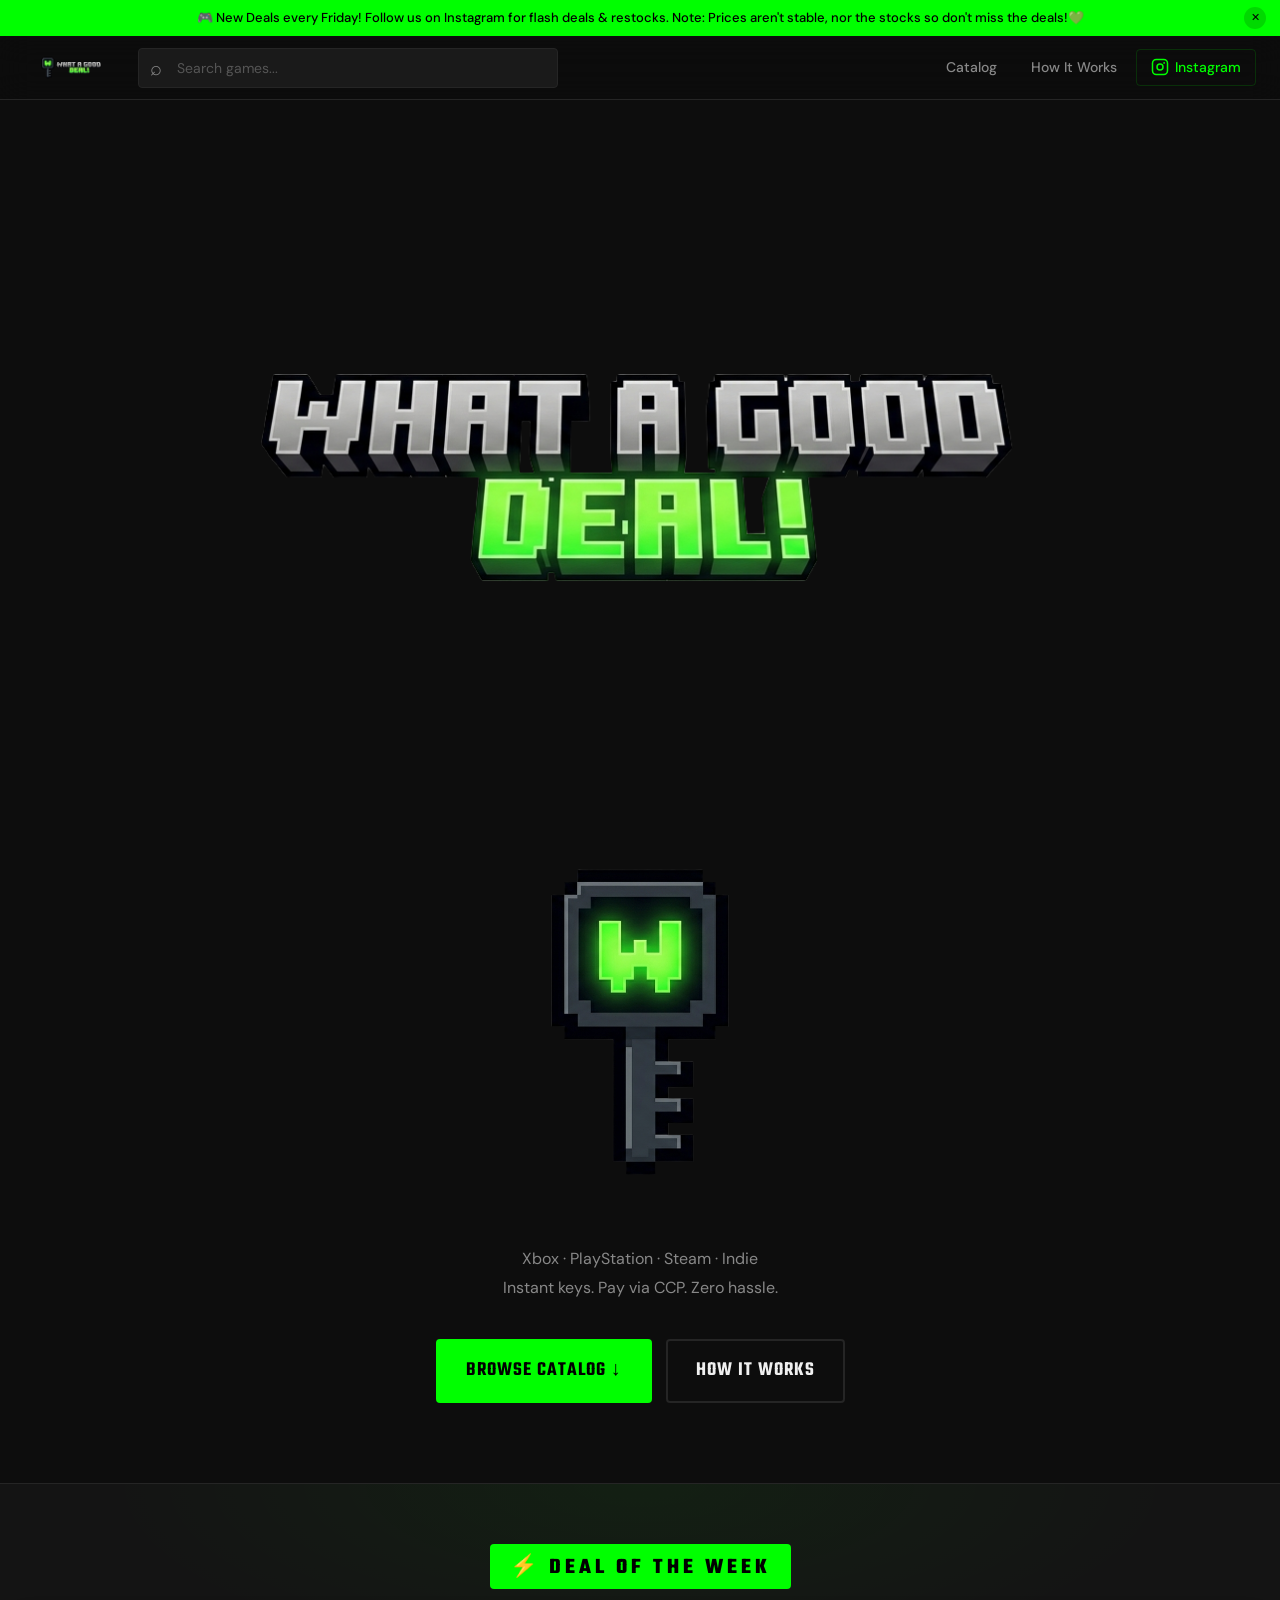
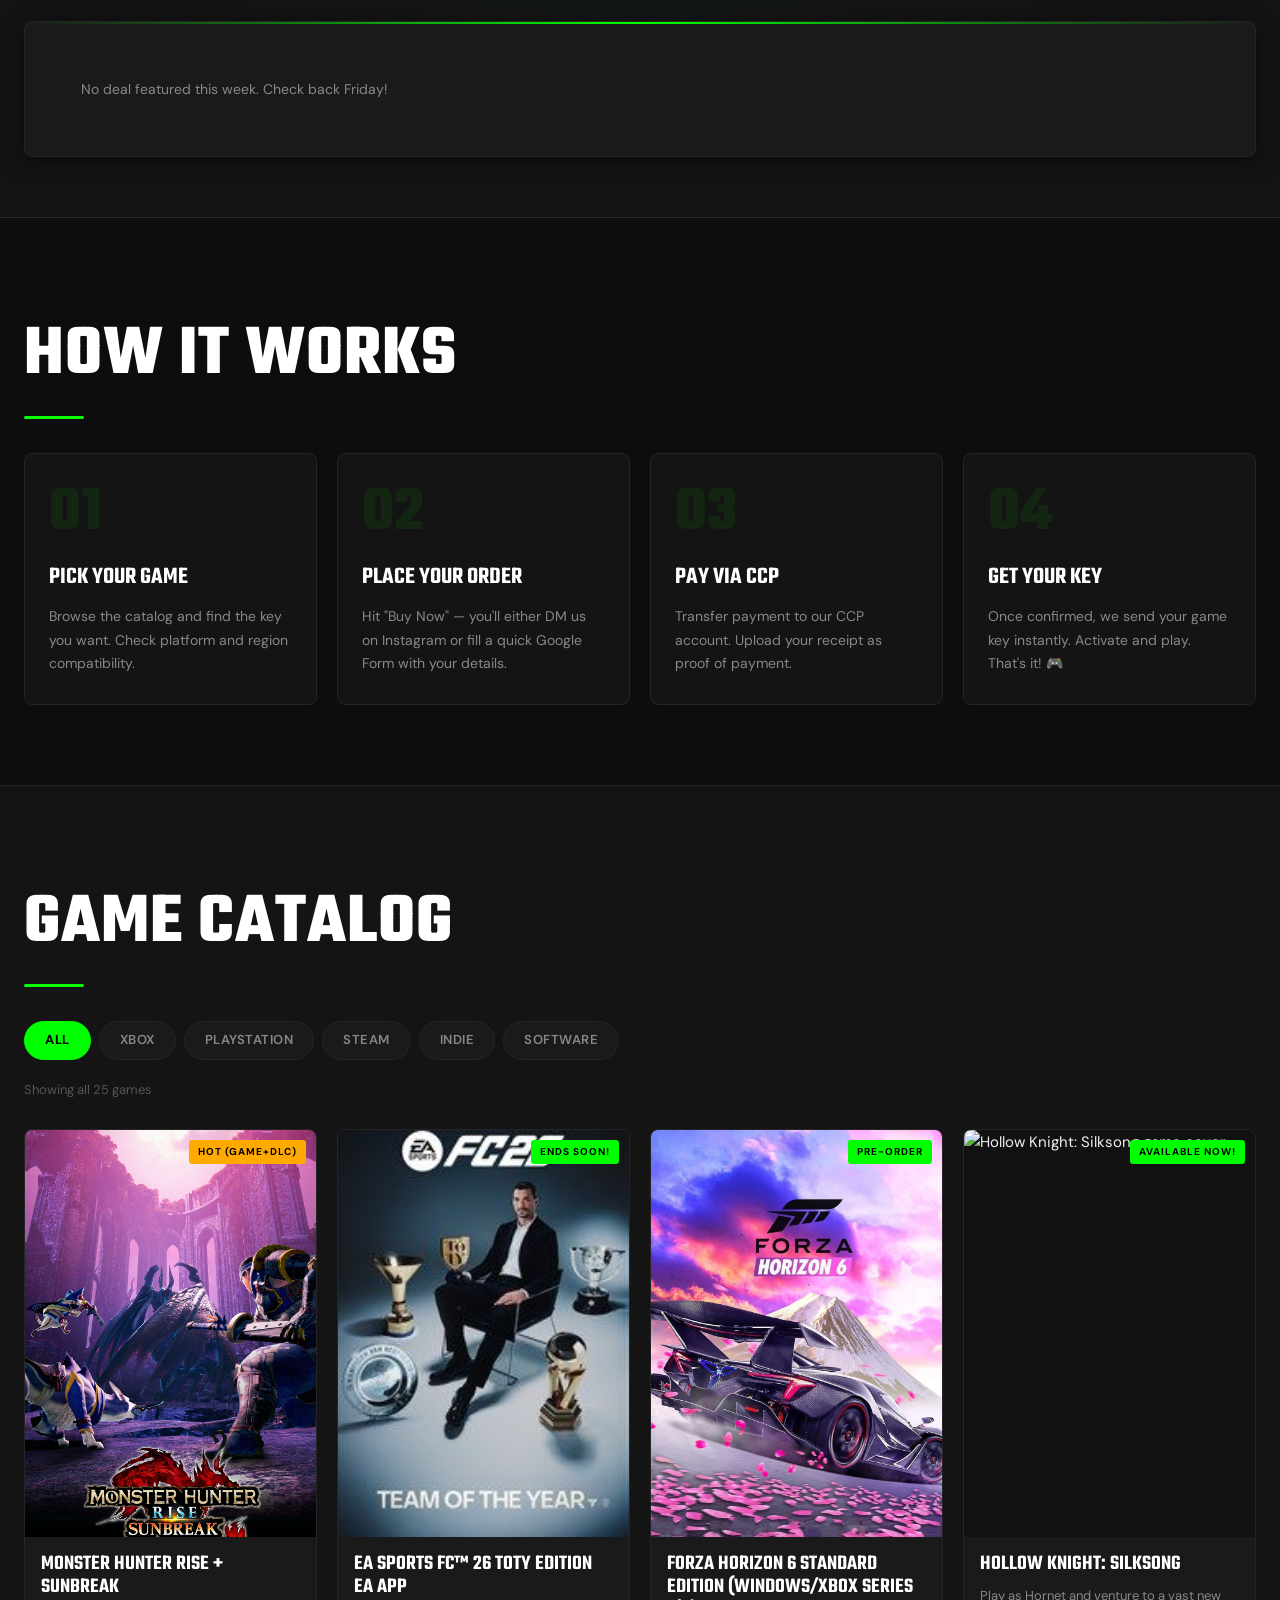
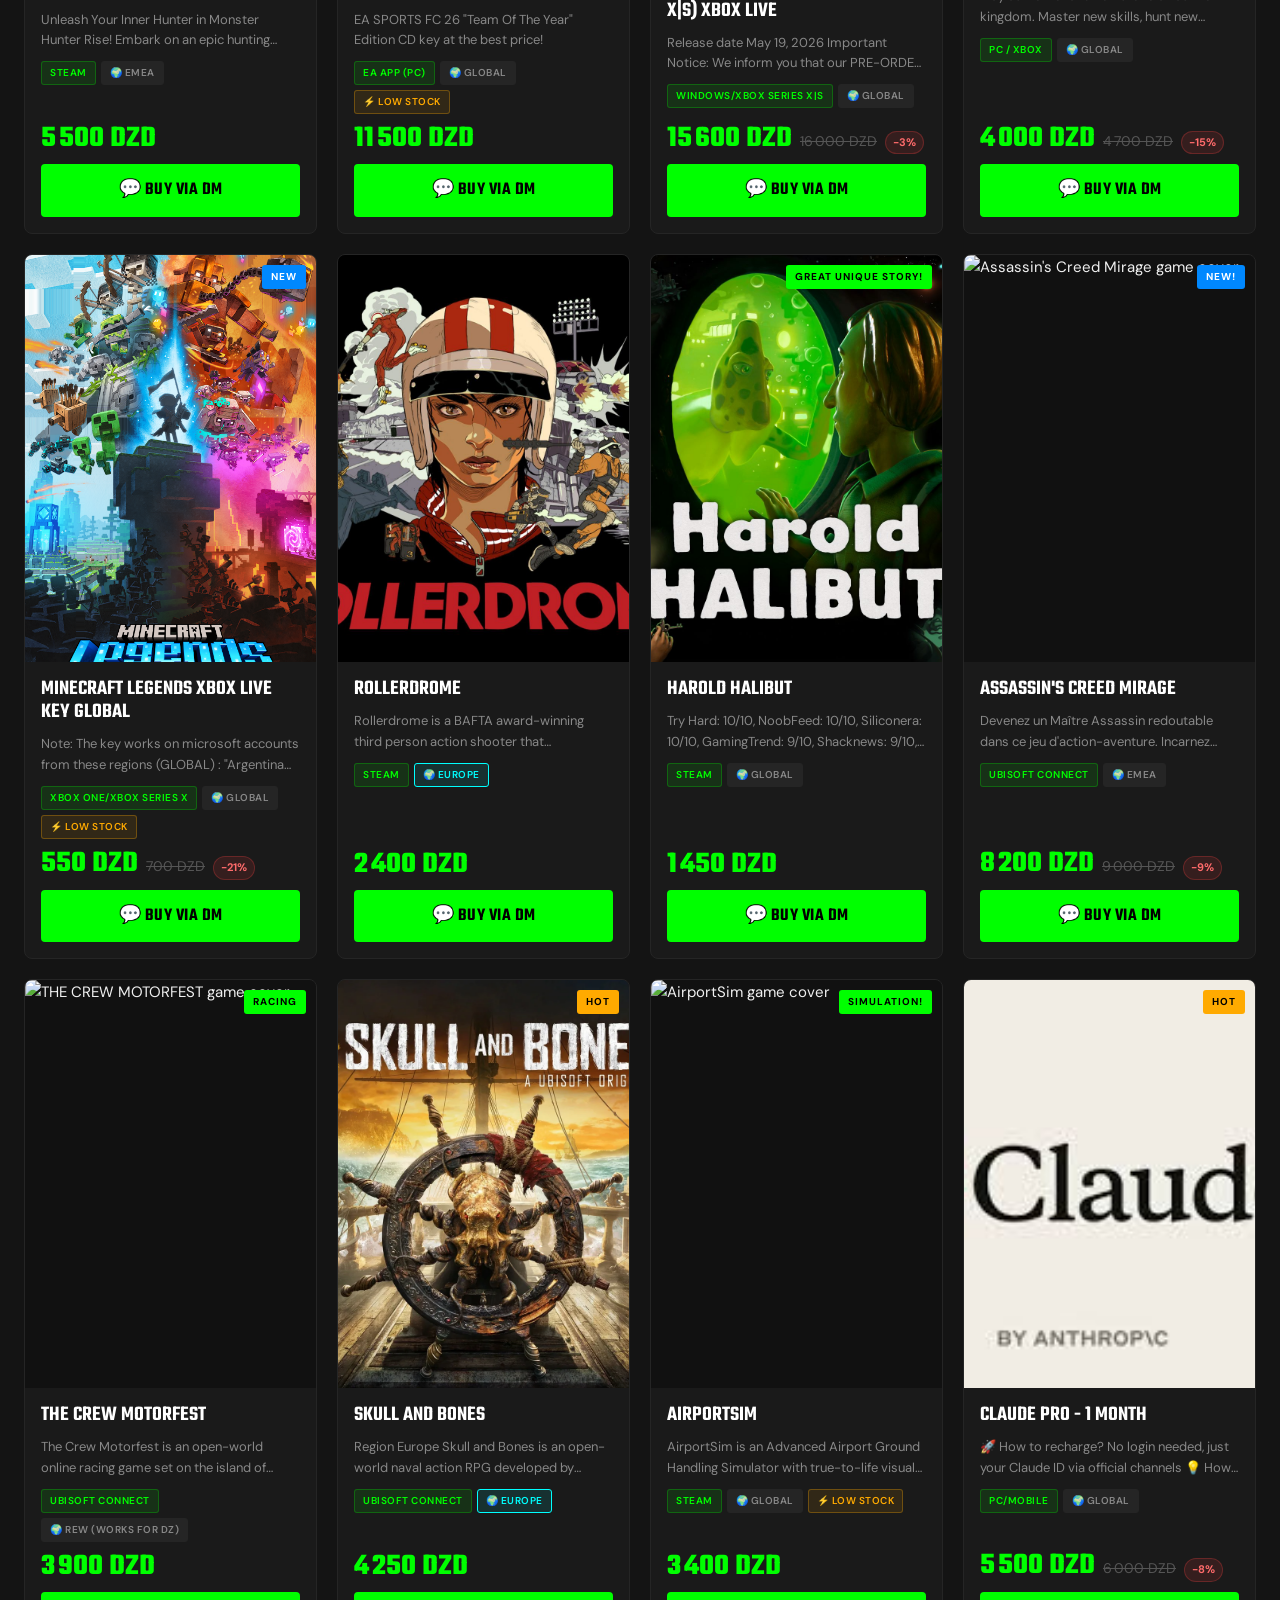
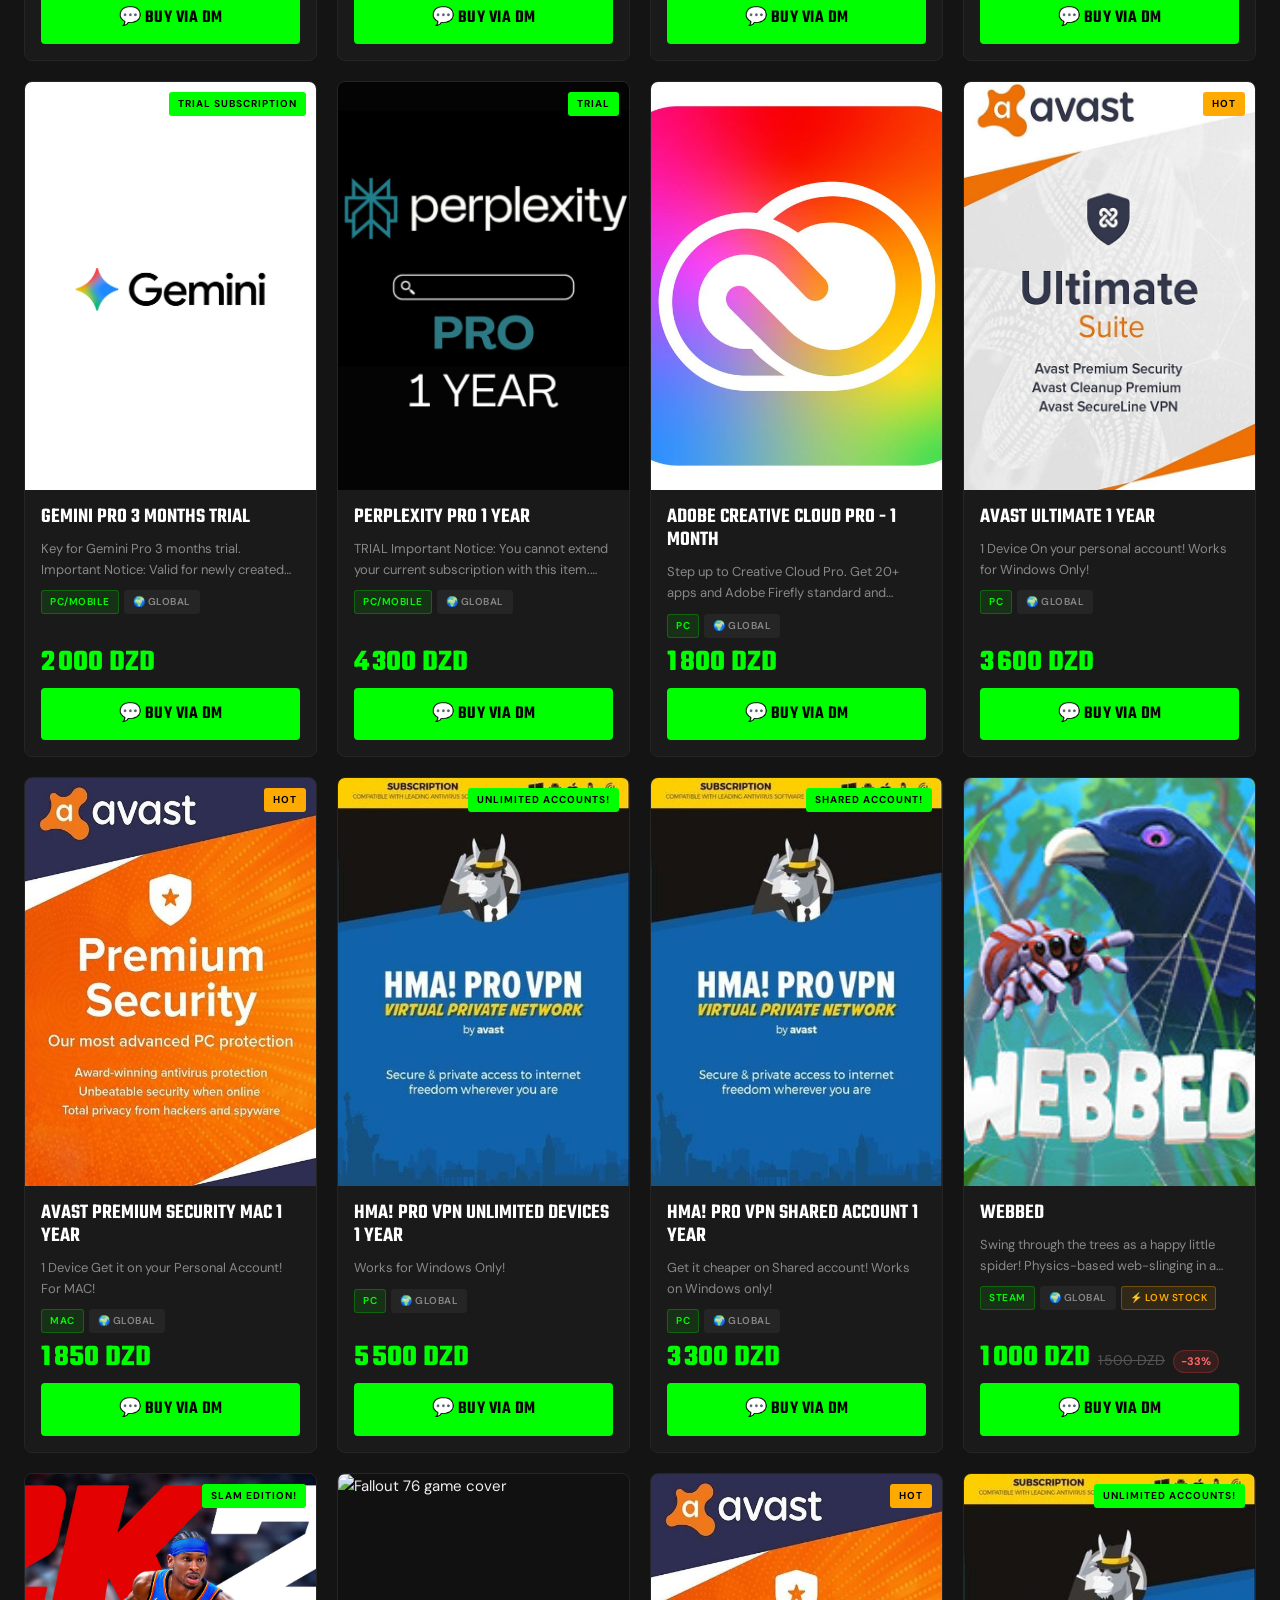
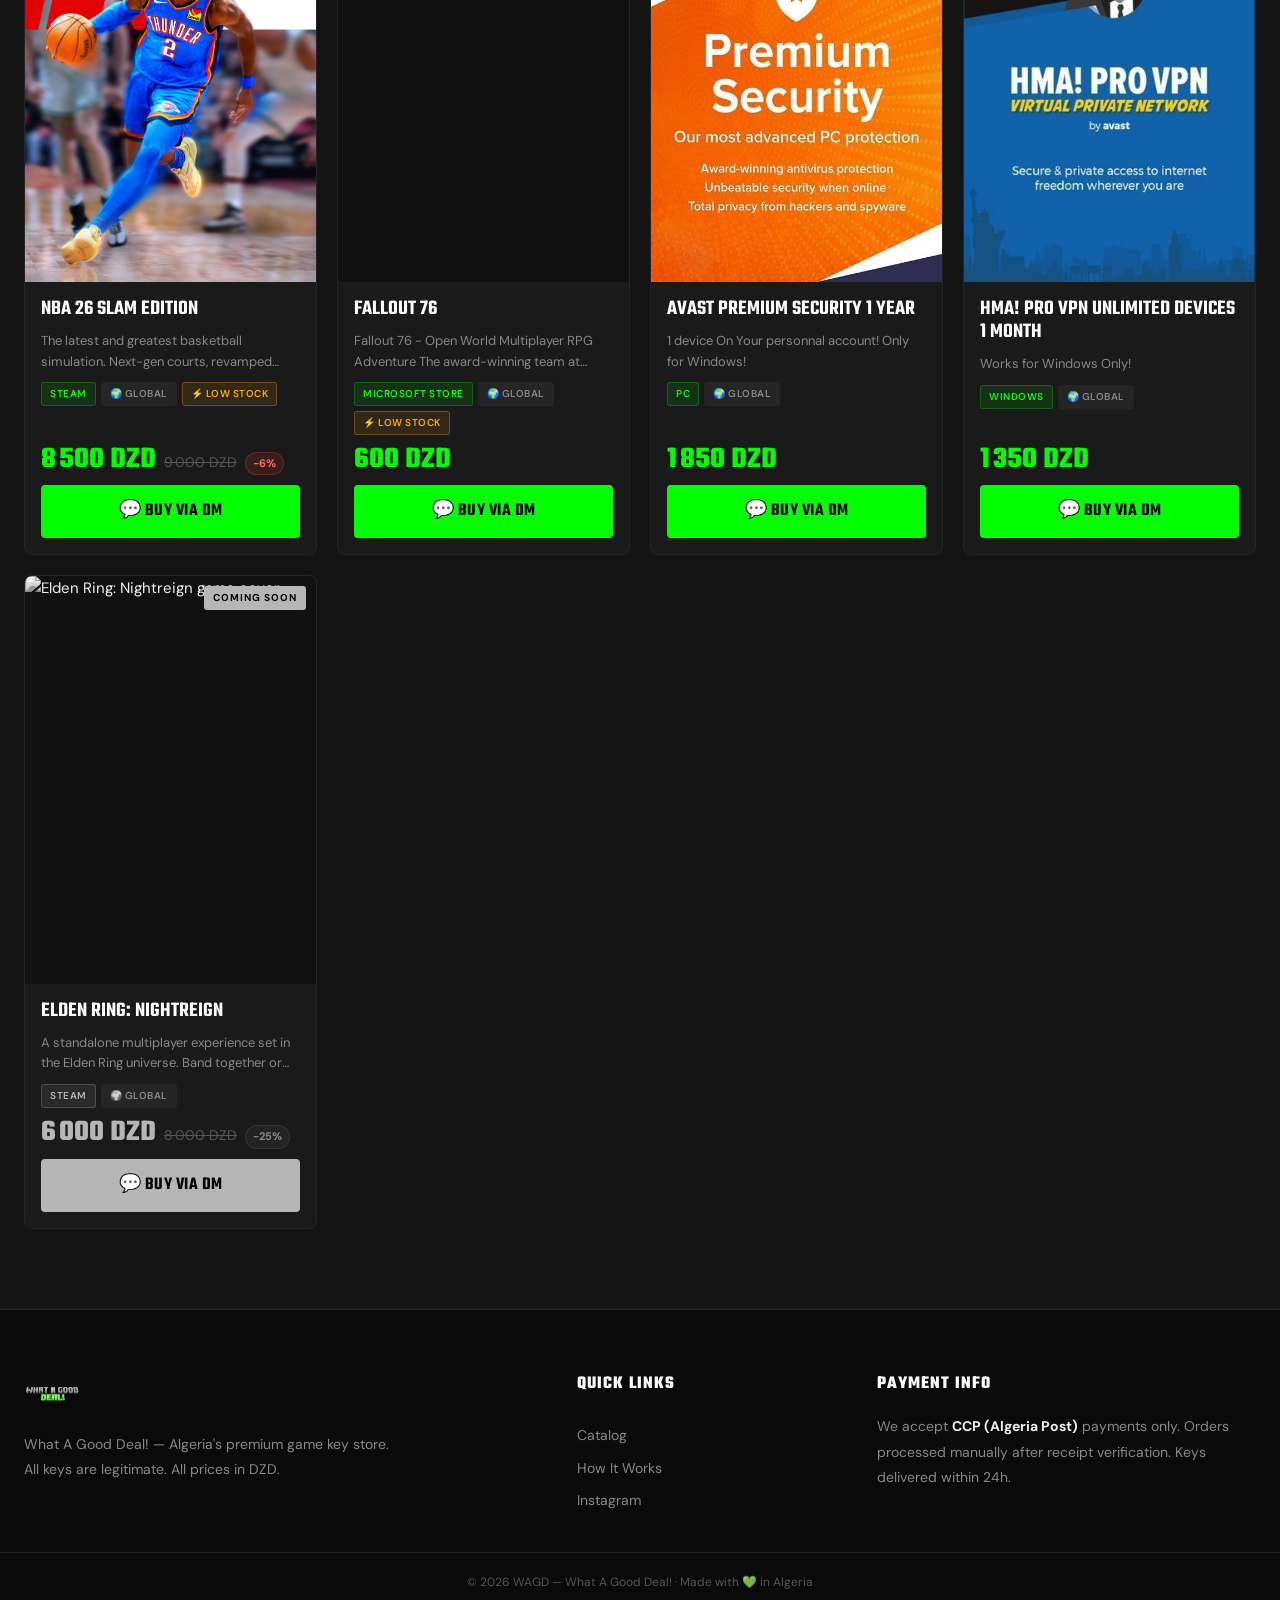
==== commit 821cc64b: "Update index.html" ====
--- a/index.html
+++ b/index.html
@@ -14,6 +14,7 @@
   <link rel="preconnect" href="https://fonts.gstatic.com" crossorigin />
   <link href="https://fonts.googleapis.com/css2?family=Teko:wght@400;500;600;700&family=DM+Sans:ital,opsz,wght@0,9..40,300;0,9..40,400;0,9..40,500;1,9..40,300&display=swap" rel="stylesheet" />
 
+  <!-- Make sure your SCSS compiler outputs to this file -->
   <link rel="stylesheet" href="styles.css" />
 </head>
 <body>
@@ -69,25 +70,23 @@
 
   <main>
 
-    <!-- ░░ HERO ░░ -->
+    <!-- ░░ HERO (UPDATED WITH 3D CANVAS & IMAGES) ░░ -->
     <section class="hero" id="hero">
-      <div class="hero-grid-bg" aria-hidden="true"></div>
-      <div class="scanline" aria-hidden="true"></div>
+      <!-- New 3D Canvas Container -->
+      <div id="canvas-container"></div>
+
       <div class="hero-content">
-        <p class="hero-eyebrow">🇩🇿 Algeria's #1 Game Key Store</p>
-        <h1 class="hero-headline">
-          Premium Games.<br />
-          <span class="hero-highlight">Unbeatable DZD Prices.</span>
-        </h1>
+        <!-- Site Logo / Writing -->
+        <img src="images/writing for the site png (1).png" alt="What A Good Deal!" class="hero-writing-img" />
+
+        <!-- Neon Bouncing Key -->
+        <img src="images/Symbol.png" alt="WAGD Key" class="hero-bouncing-key" />
+
         <p class="hero-sub">Xbox · PlayStation · Steam · Indie<br />Instant keys. Pay via CCP. Zero hassle.</p>
         <div class="hero-ctas">
           <a href="#catalog" class="btn btn-primary">Browse Catalog ↓</a>
           <a href="#how-it-works" class="btn btn-ghost">How It Works</a>
         </div>
-      </div>
-      <div class="hero-deco" aria-hidden="true">
-        <span class="deco-bracket deco-l">[</span>
-        <span class="deco-bracket deco-r">]</span>
       </div>
     </section>
 
@@ -191,7 +190,7 @@
       </div>
     </div>
     <div class="footer-bottom">
-      <p>© 2025 WAGD — What A Good Deal! · Made with 💚 in Algeria</p>
+      <p>© 2026 WAGD — What A Good Deal! · Made with 💚 in Algeria</p>
     </div>
   </footer>
 
@@ -209,6 +208,9 @@
     </div>
   </div>
 
+  <!-- ░░ SCRIPTS ░░ -->
+  <script src="https://cdnjs.cloudflare.com/ajax/libs/three.js/r128/three.min.js"></script>
+  <script src="celestial.js"></script>
   <script src="app.js"></script>
 </body>
-</html>+</html>
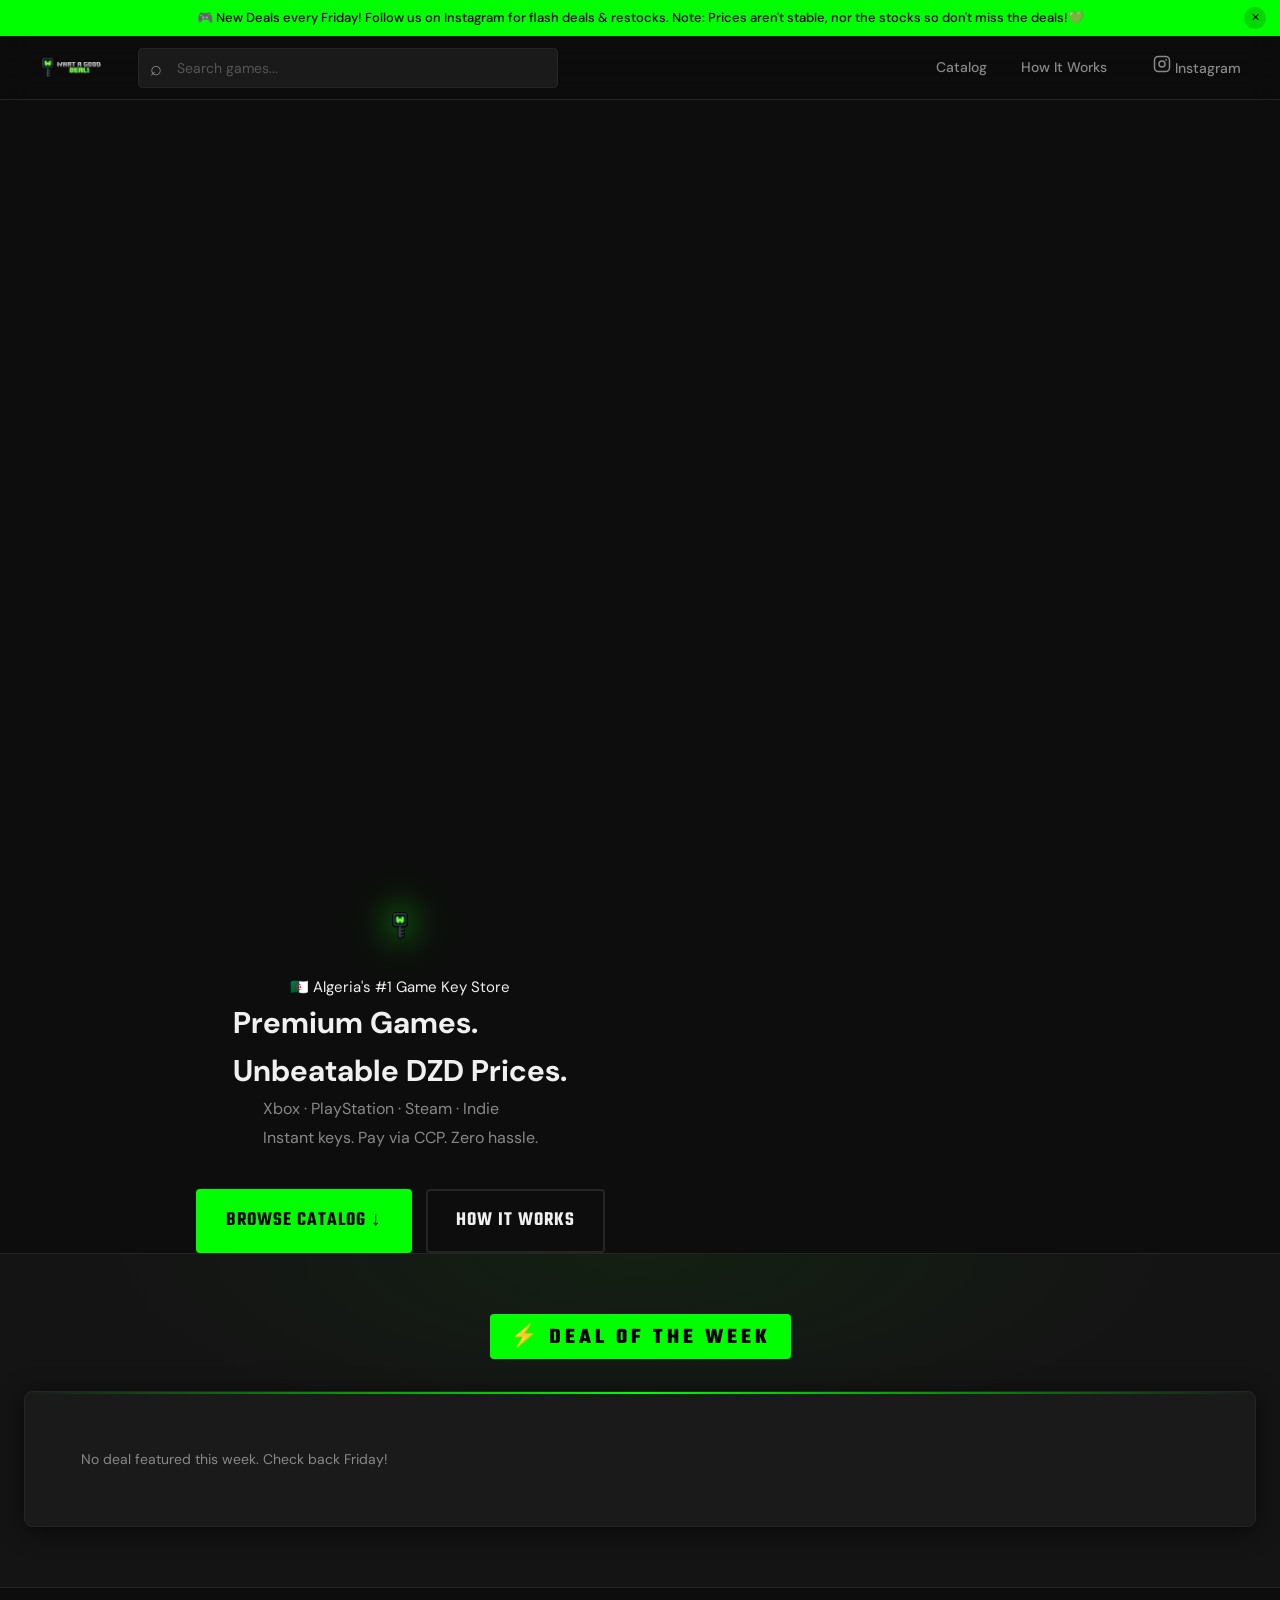
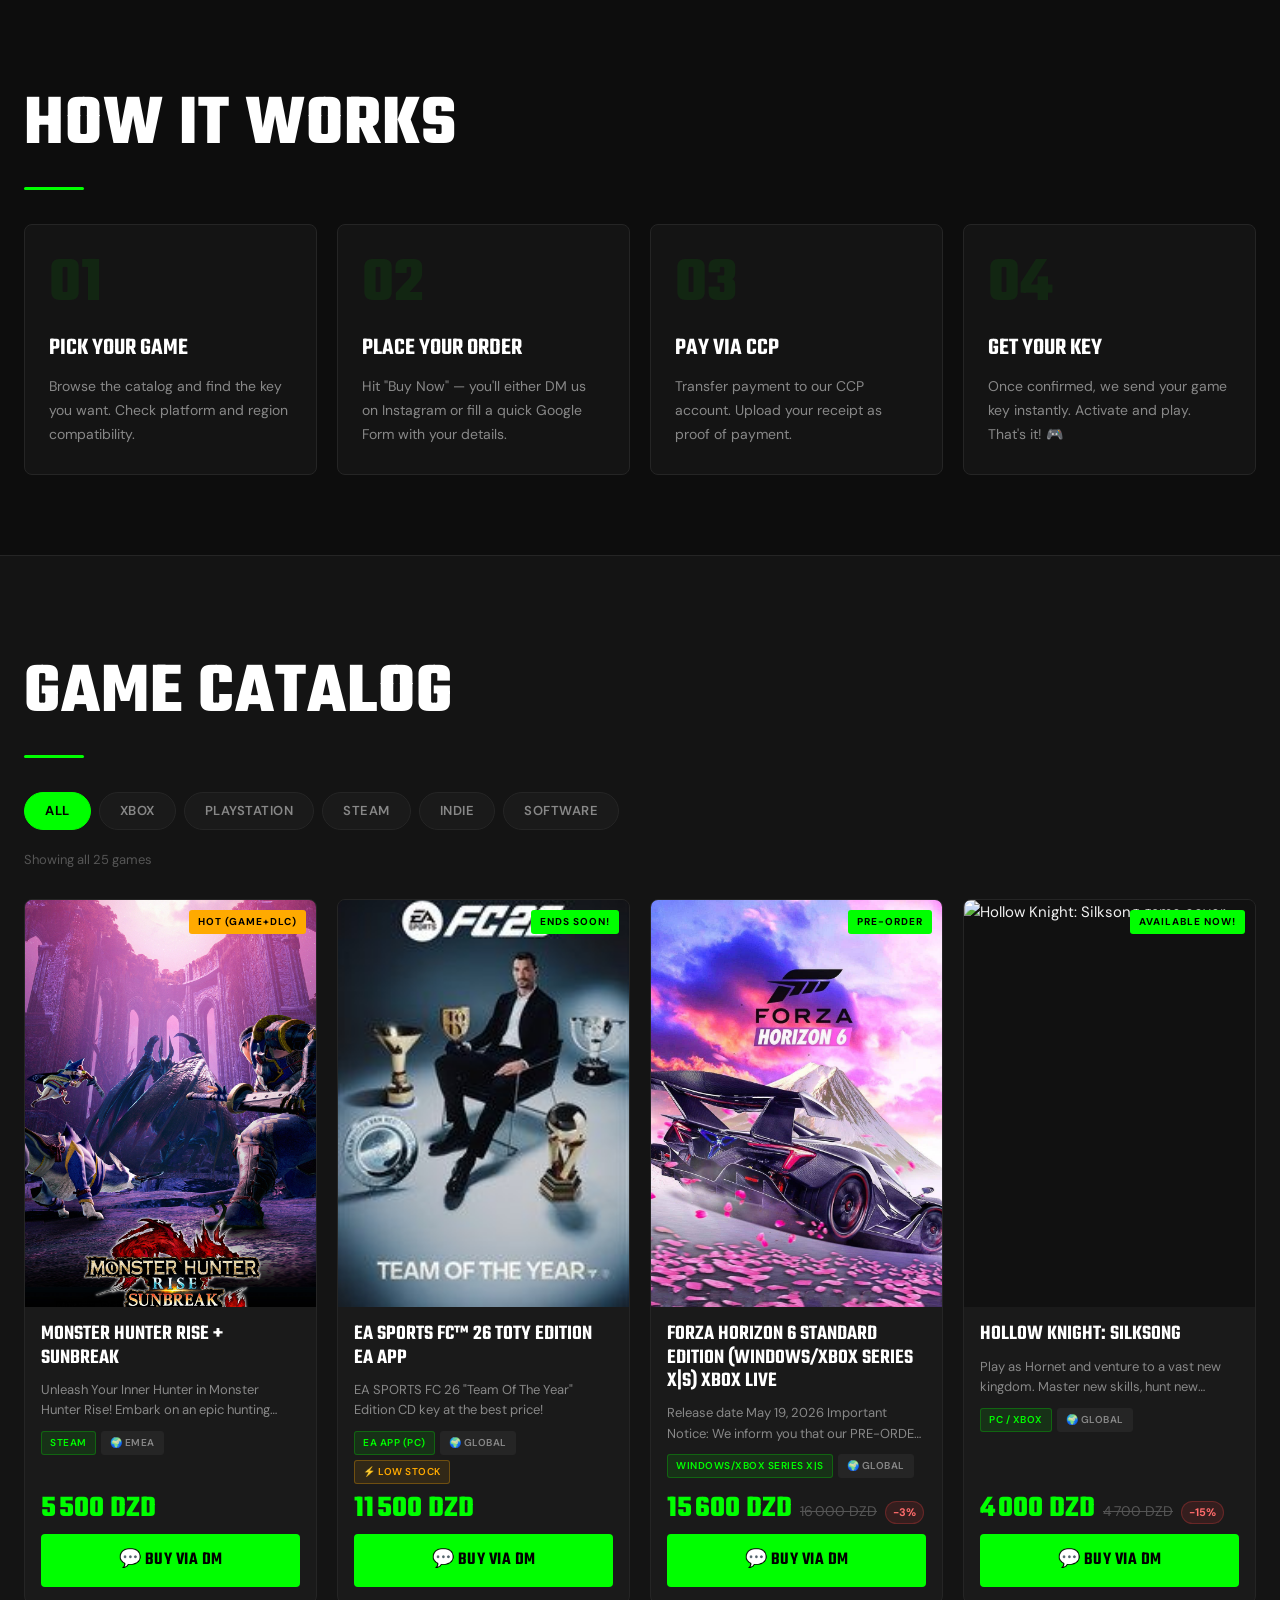
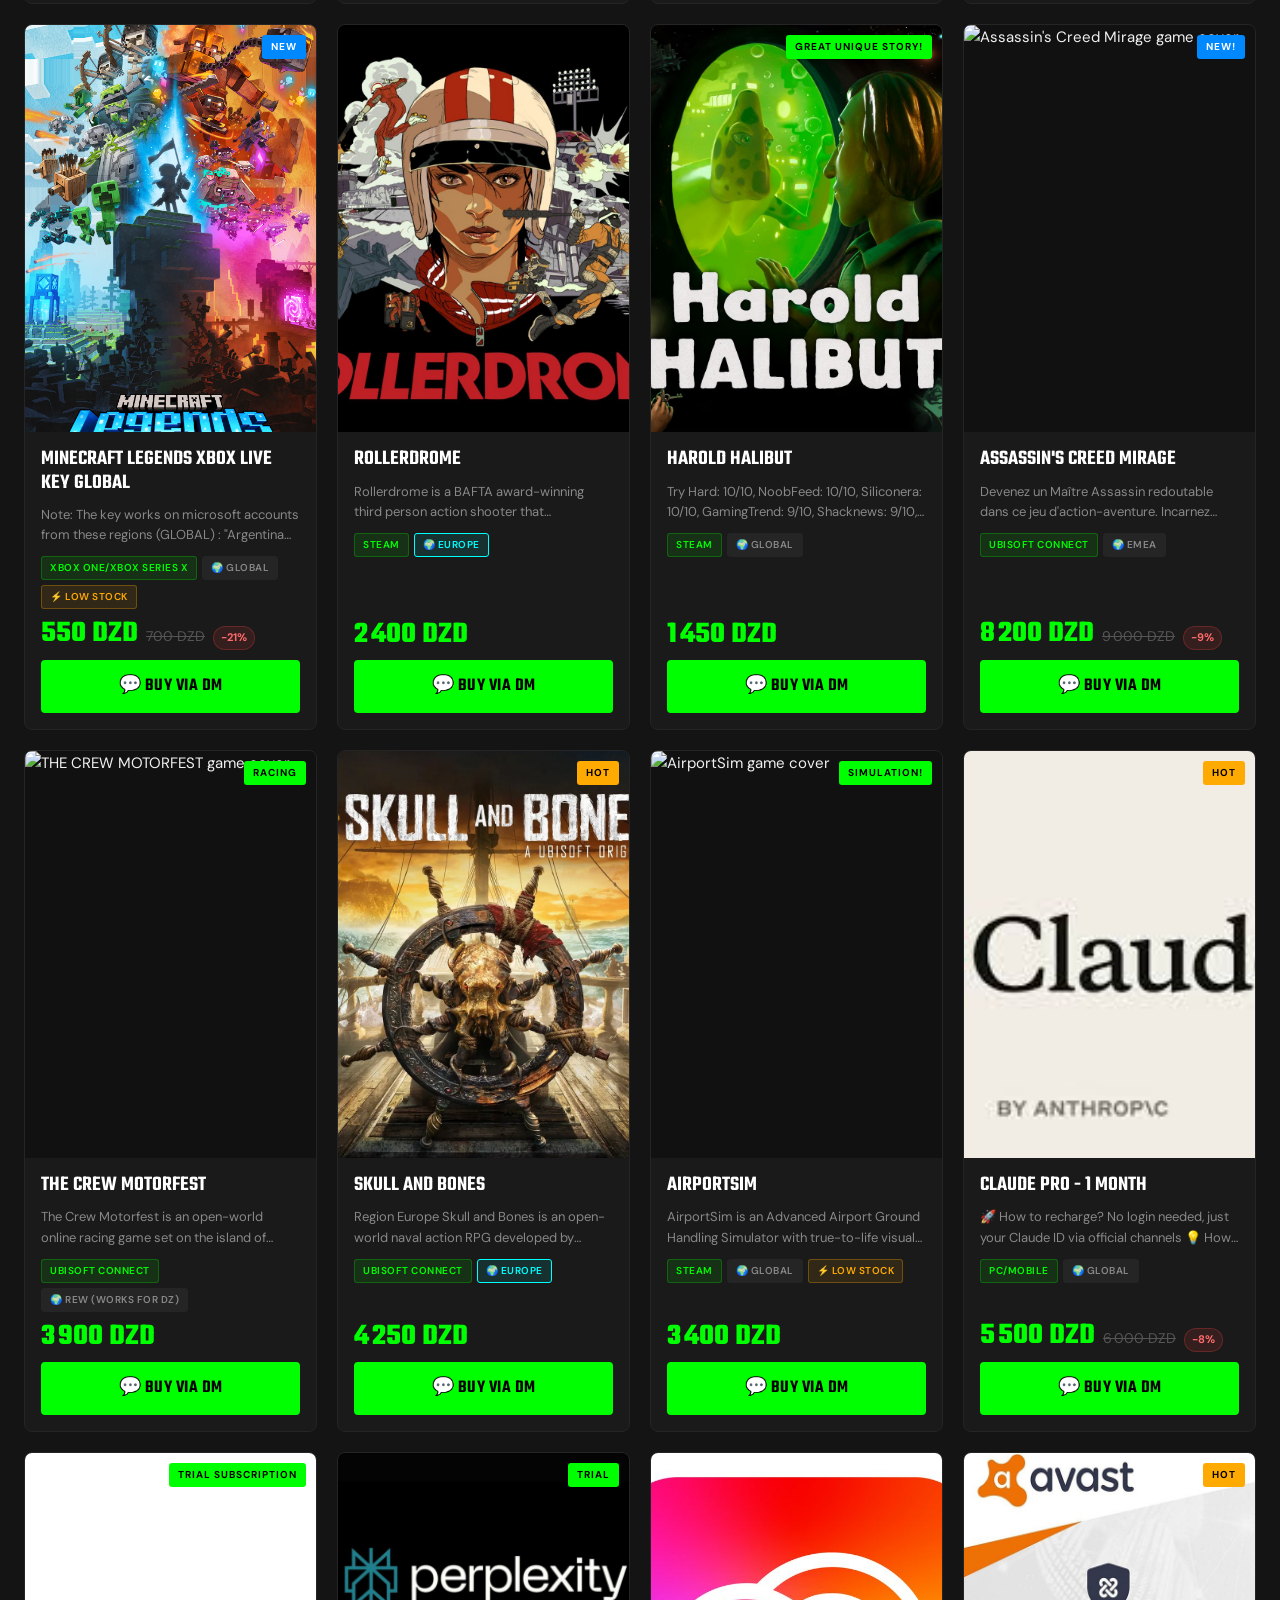
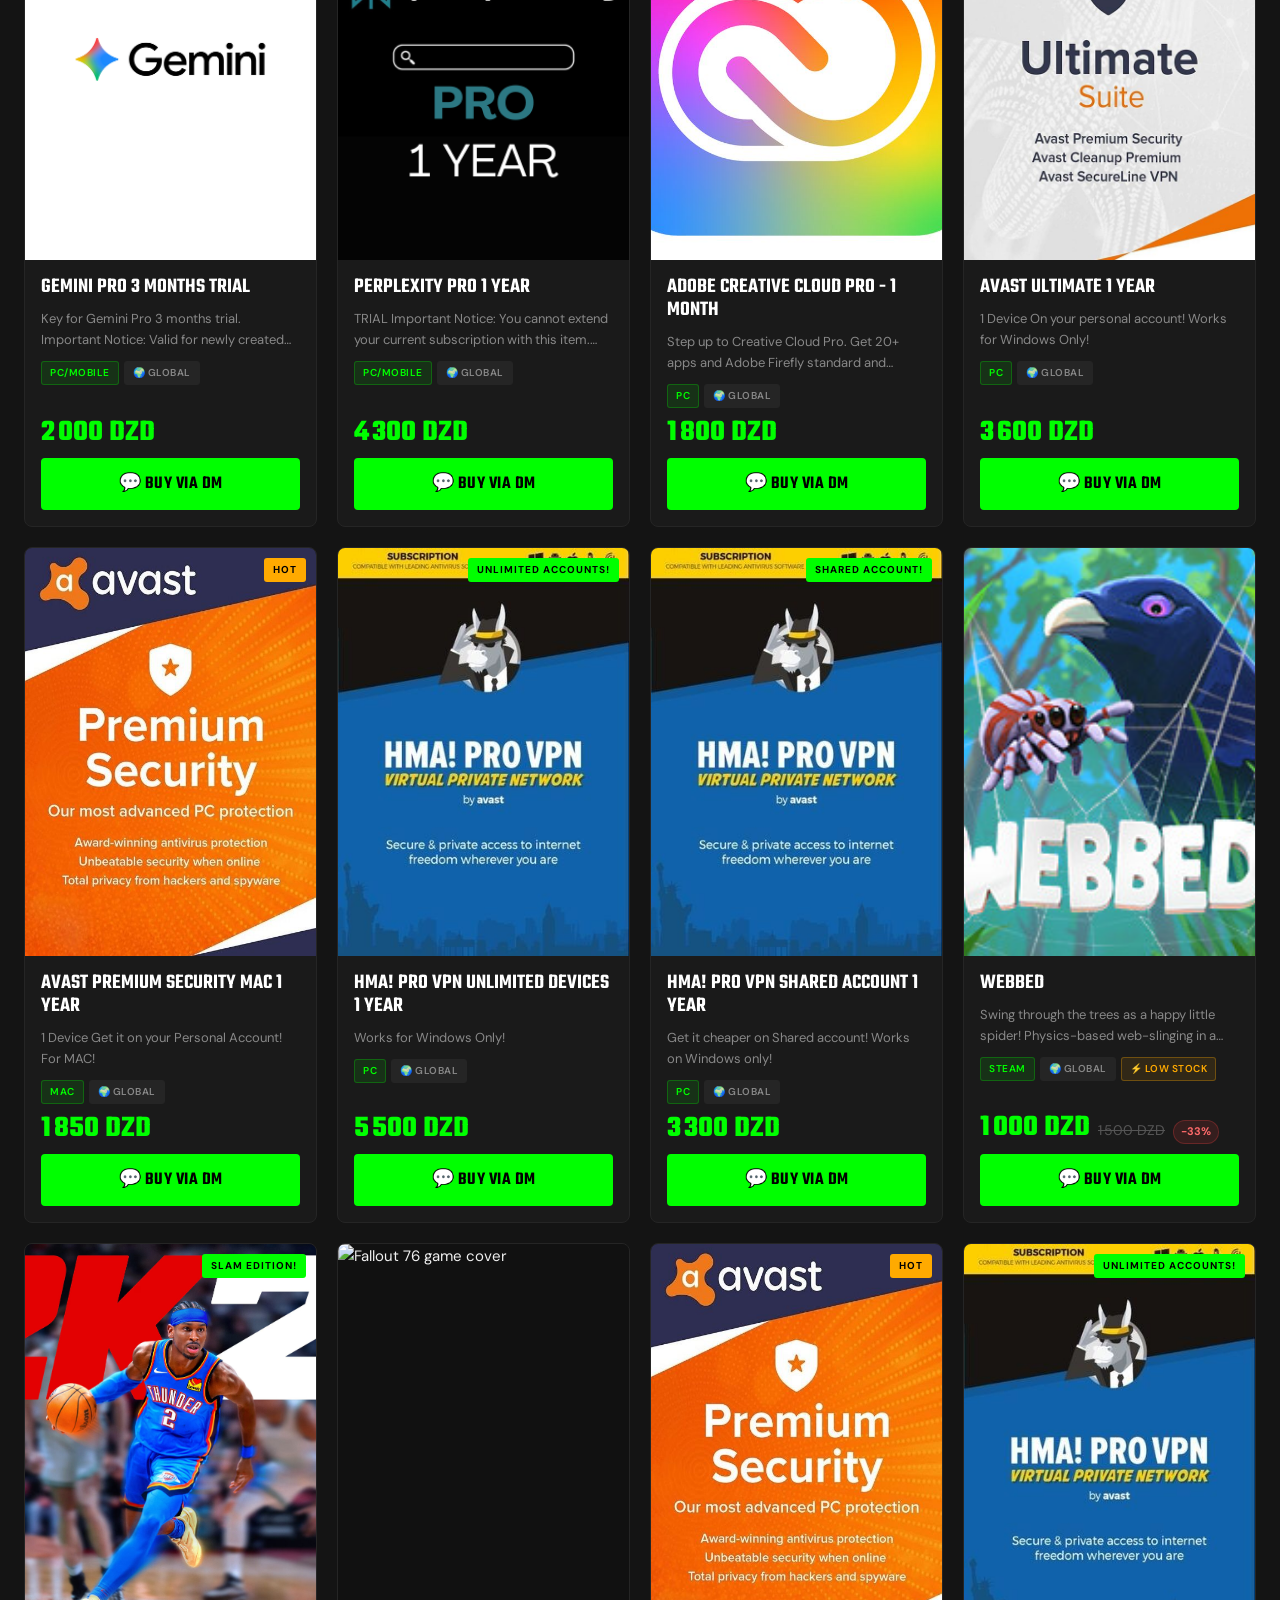
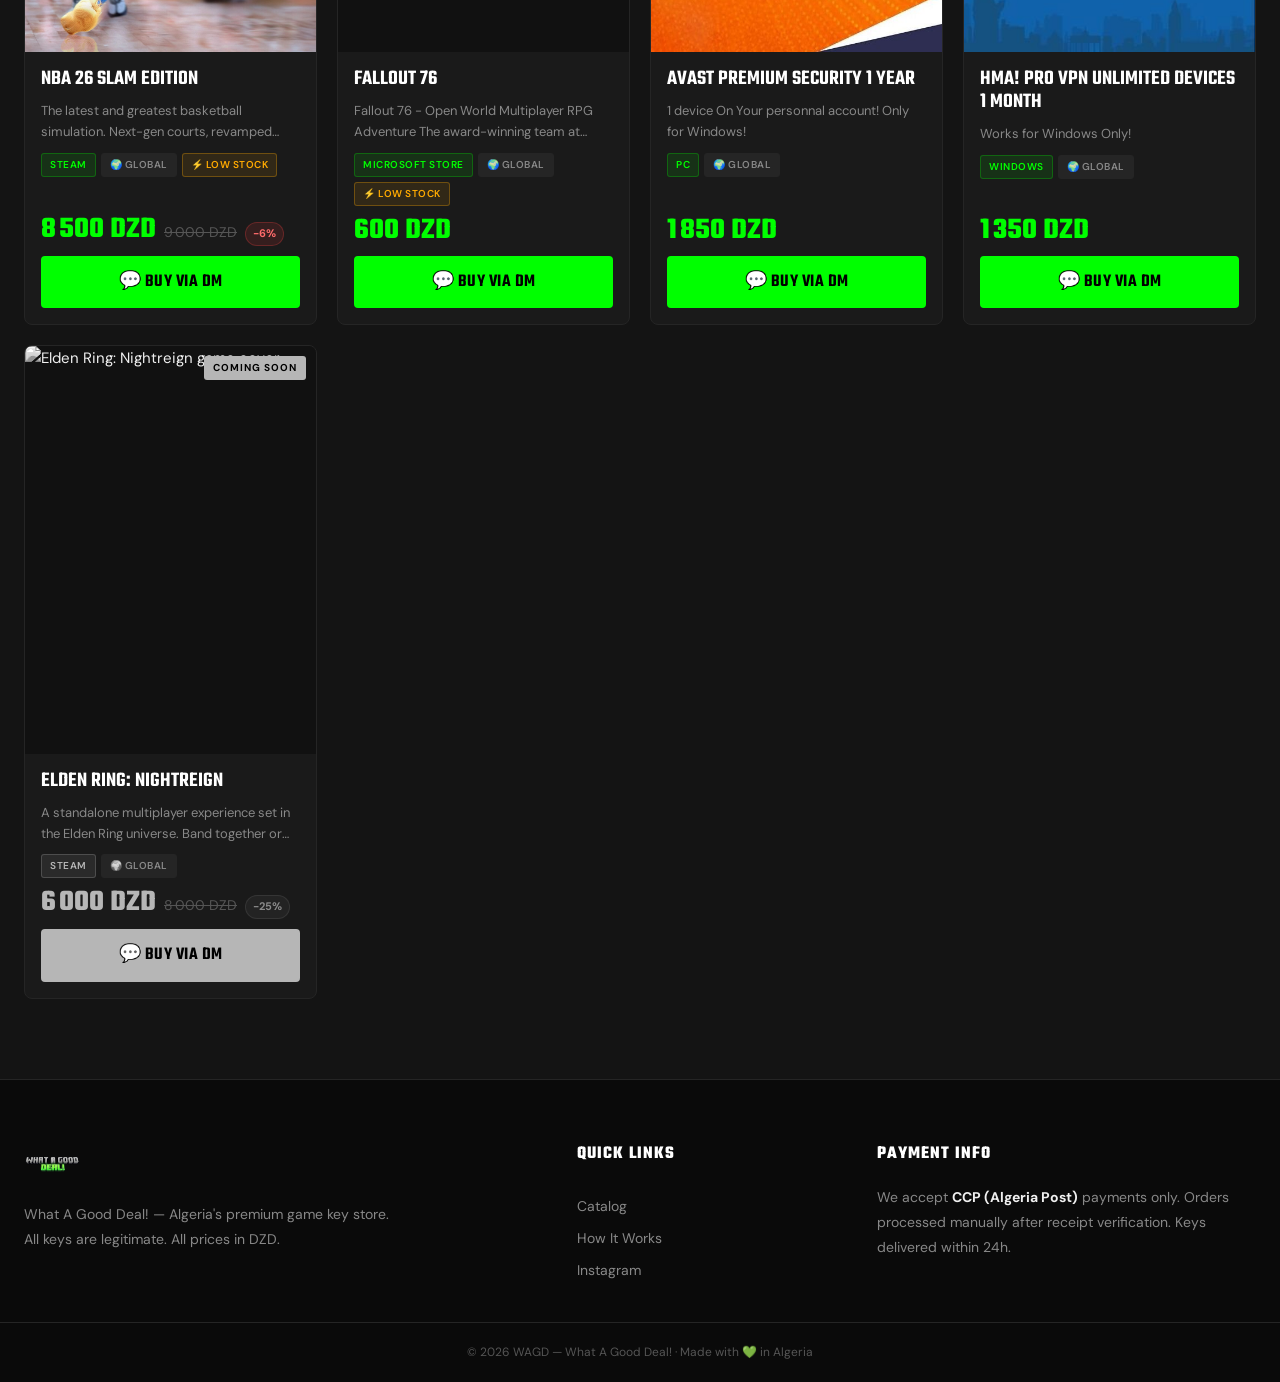
==== commit dc5da52b: "Update index.html" ====
--- a/index.html
+++ b/index.html
@@ -6,18 +6,39 @@
   <title>WAGD — What A Good Deal! | Game Keys in DZD</title>
   <meta name="description" content="Premium game keys at unbeatable DZD prices. Xbox, PlayStation, Steam & Indie titles. Pay via CCP. Order via DM or form." />
 
-  <!-- Favicon -->
   <link rel="icon" type="image/png" href="images/Symbol.png" />
-
-  <!-- Fonts -->
   <link rel="preconnect" href="https://fonts.googleapis.com" />
   <link rel="preconnect" href="https://fonts.gstatic.com" crossorigin />
   <link href="https://fonts.googleapis.com/css2?family=Teko:wght@400;500;600;700&family=DM+Sans:ital,opsz,wght@0,9..40,300;0,9..40,400;0,9..40,500;1,9..40,300&display=swap" rel="stylesheet" />
 
-  <!-- Make sure your SCSS compiler outputs to this file -->
   <link rel="stylesheet" href="styles.css" />
 </head>
 <body>
+
+  <!-- ░░ SVG FILTERS FOR LIQUID EFFECTS ░░ -->
+  <svg style="display:none;">
+    <defs>
+      <!-- Glass Button Filter -->
+      <filter id="container-glass" x="0%" y="0%" width="100%" height="100%" colorInterpolationFilters="sRGB">
+        <feTurbulence type="fractalNoise" baseFrequency="0.05 0.05" numOctaves="1" seed="1" result="turbulence" />
+        <feGaussianBlur in="turbulence" stdDeviation="2" result="blurredNoise" />
+        <feDisplacementMap in="SourceGraphic" in2="blurredNoise" scale="70" xChannelSelector="R" yChannelSelector="B" result="displaced" />
+        <feGaussianBlur in="displaced" stdDeviation="4" result="finalBlur" />
+        <feComposite in="finalBlur" in2="finalBlur" operator="over" />
+      </filter>
+      <!-- Cursor Gooey Filter -->
+      <filter id="liquid-cursor-filter">
+        <feGaussianBlur in="SourceGraphic" stdDeviation="10" result="blur" />
+        <feColorMatrix in="blur" mode="matrix" values="1 0 0 0 0  0 1 0 0 0  0 0 1 0 0  0 0 0 18 -7" result="goo" />
+        <feComposite in="SourceGraphic" in2="goo" operator="atop" />
+      </filter>
+    </defs>
+  </svg>
+
+  <!-- ░░ LIQUID CURSOR CANVAS ░░ -->
+  <div id="cursor-wrapper">
+    <canvas id="cursor-canvas"></canvas>
+  </div>
 
   <!-- ░░ ANNOUNCEMENT BAR ░░ -->
   <div id="announcement-bar" class="announcement-bar" role="banner" aria-label="Site announcement">
@@ -28,30 +49,28 @@
   <!-- ░░ STICKY HEADER ░░ -->
   <header class="site-header" id="site-header">
     <div class="header-inner">
-
       <a href="#" class="logo" aria-label="WAGD Home">
         <img src="images/logo.png" alt="WAGD Logo" class="header-logo-img" />
       </a>
 
       <div class="search-wrap">
         <span class="search-icon" aria-hidden="true">⌕</span>
-        <input
-          type="search"
-          id="search-input"
-          class="search-input"
-          placeholder="Search games..."
-          aria-label="Search games"
-          autocomplete="off"
-        />
+        <input type="search" id="search-input" class="search-input" placeholder="Search games..." aria-label="Search games" autocomplete="off" />
         <span id="search-clear" class="search-clear" aria-label="Clear search" role="button" tabindex="0">✕</span>
       </div>
 
       <nav class="header-nav">
         <a href="#catalog" class="nav-link">Catalog</a>
         <a href="#how-it-works" class="nav-link">How It Works</a>
-        <a id="ig-nav-link" href="#" class="nav-link ig-link" target="_blank" rel="noopener noreferrer">
-          <svg width="18" height="18" viewBox="0 0 24 24" fill="none" stroke="currentColor" stroke-width="2" aria-hidden="true"><rect x="2" y="2" width="20" height="20" rx="5"/><circle cx="12" cy="12" r="4"/><circle cx="17.5" cy="6.5" r="1.2" fill="currentColor" stroke="none"/></svg>
-          Instagram
+        
+        <!-- LIQUID GLASS INSTAGRAM BUTTON -->
+        <a id="ig-nav-link" href="#" class="nav-link liquid-btn" target="_blank" rel="noopener noreferrer">
+          <div class="liquid-bg-layer"></div>
+          <div class="liquid-glass-layer"></div>
+          <div class="liquid-content">
+            <svg width="18" height="18" viewBox="0 0 24 24" fill="none" stroke="currentColor" stroke-width="2" aria-hidden="true"><rect x="2" y="2" width="20" height="20" rx="5"/><circle cx="12" cy="12" r="4"/><circle cx="17.5" cy="6.5" r="1.2" fill="currentColor" stroke="none"/></svg>
+            Instagram
+          </div>
         </a>
       </nav>
 
@@ -59,36 +78,32 @@
         <span></span><span></span><span></span>
       </button>
     </div>
-
-    <!-- Mobile nav -->
-    <div class="mobile-nav" id="mobile-nav" aria-hidden="true">
-      <a href="#catalog" class="mobile-nav-link">Catalog</a>
-      <a href="#how-it-works" class="mobile-nav-link">How It Works</a>
-      <a id="ig-mobile-link" href="#" class="mobile-nav-link" target="_blank" rel="noopener noreferrer">Instagram</a>
+  </header>
+
+  <!-- ░░ FIXED HERO BACKGROUND ░░ -->
+  <div class="hero-fixed-wrap">
+    <div id="canvas-container"></div>
+    <div class="hero-content">
+      <!-- Big Bouncing Key -->
+      <img src="images/Symbol.png" alt="WAGD Key" class="hero-bouncing-key" />
+      
+      <!-- Restored Big Text -->
+      <p class="hero-eyebrow">🇩🇿 Algeria's #1 Game Key Store</p>
+      <h1 class="hero-headline">
+        Premium Games.<br />
+        <span class="hero-highlight">Unbeatable DZD Prices.</span>
+      </h1>
+
+      <p class="hero-sub">Xbox · PlayStation · Steam · Indie<br />Instant keys. Pay via CCP. Zero hassle.</p>
+      <div class="hero-ctas">
+        <a href="#catalog" class="btn btn-primary">Browse Catalog ↓</a>
+        <a href="#how-it-works" class="btn btn-ghost">How It Works</a>
+      </div>
     </div>
-  </header>
-
-  <main>
-
-    <!-- ░░ HERO (UPDATED WITH 3D CANVAS & IMAGES) ░░ -->
-    <section class="hero" id="hero">
-      <!-- New 3D Canvas Container -->
-      <div id="canvas-container"></div>
-
-      <div class="hero-content">
-        <!-- Site Logo / Writing -->
-        <img src="images/writing for the site png (1).png" alt="What A Good Deal!" class="hero-writing-img" />
-
-        <!-- Neon Bouncing Key -->
-        <img src="images/Symbol.png" alt="WAGD Key" class="hero-bouncing-key" />
-
-        <p class="hero-sub">Xbox · PlayStation · Steam · Indie<br />Instant keys. Pay via CCP. Zero hassle.</p>
-        <div class="hero-ctas">
-          <a href="#catalog" class="btn btn-primary">Browse Catalog ↓</a>
-          <a href="#how-it-works" class="btn btn-ghost">How It Works</a>
-        </div>
-      </div>
-    </section>
+  </div>
+
+  <!-- ░░ SCROLLING MAIN CONTENT (Slides over the hero) ░░ -->
+  <main class="catalog-scroll-layer">
 
     <!-- ░░ DEAL OF THE WEEK ░░ -->
     <section class="dotw-section" id="deal-of-the-week">
@@ -97,7 +112,6 @@
           <span class="dotw-label">⚡ DEAL OF THE WEEK</span>
         </div>
         <div class="dotw-card" id="dotw-card">
-          <!-- Rendered by JS -->
           <div class="dotw-loading">Loading deal...</div>
         </div>
       </div>
@@ -137,7 +151,6 @@
       <div class="section-container">
         <h2 class="section-title">Game Catalog</h2>
 
-        <!-- Filters -->
         <div class="filters" id="filters" role="group" aria-label="Filter by platform">
           <button class="filter-btn active" data-filter="All">All</button>
           <button class="filter-btn" data-filter="Xbox">Xbox</button>
@@ -147,10 +160,8 @@
           <button class="filter-btn" data-filter="Software">Software</button>
         </div>
 
-        <!-- Results count -->
         <p class="results-count" id="results-count" aria-live="polite"></p>
 
-        <!-- Grid -->
         <div class="game-grid" id="game-grid" aria-label="Game catalog">
           <div class="grid-loading" id="grid-loading">
             <span class="loading-dot"></span>
@@ -159,7 +170,6 @@
           </div>
         </div>
 
-        <!-- Empty state -->
         <div class="empty-state" id="empty-state" hidden>
           <p class="empty-icon">🎮</p>
           <h3>No games found</h3>
@@ -169,48 +179,128 @@
       </div>
     </section>
 
+    <!-- ░░ FOOTER ░░ -->
+    <footer class="site-footer">
+      <div class="footer-inner">
+        <div class="footer-brand">
+          <img src="images/writing for the site png (1).png" alt="WAGD" class="footer-logo-img" />
+          <p>What A Good Deal! — Algeria's premium game key store.<br />All keys are legitimate. All prices in DZD.</p>
+        </div>
+        <div class="footer-links">
+          <h4>Quick Links</h4>
+          <a href="#catalog">Catalog</a>
+          <a href="#how-it-works">How It Works</a>
+          <a id="ig-footer-link" href="#" target="_blank" rel="noopener noreferrer">Instagram</a>
+        </div>
+        <div class="footer-notice">
+          <h4>Payment Info</h4>
+          <p>We accept <strong>CCP (Algeria Post)</strong> payments only. Orders processed manually after receipt verification. Keys delivered within 24h.</p>
+        </div>
+      </div>
+      <div class="footer-bottom">
+        <p>© 2026 WAGD — What A Good Deal! · Made with 💚 in Algeria</p>
+      </div>
+    </footer>
   </main>
 
-  <!-- ░░ FOOTER ░░ -->
-  <footer class="site-footer">
-    <div class="footer-inner">
-      <div class="footer-brand">
-        <img src="images/writing for the site png (1).png" alt="WAGD" class="footer-logo-img" />
-        <p>What A Good Deal! — Algeria's premium game key store.<br />All keys are legitimate. All prices in DZD.</p>
-      </div>
-      <div class="footer-links">
-        <h4>Quick Links</h4>
-        <a href="#catalog">Catalog</a>
-        <a href="#how-it-works">How It Works</a>
-        <a id="ig-footer-link" href="#" target="_blank" rel="noopener noreferrer">Instagram</a>
-      </div>
-      <div class="footer-notice">
-        <h4>Payment Info</h4>
-        <p>We accept <strong>CCP (Algeria Post)</strong> payments only. Orders processed manually after receipt verification. Keys delivered within 24h.</p>
-      </div>
-    </div>
-    <div class="footer-bottom">
-      <p>© 2026 WAGD — What A Good Deal! · Made with 💚 in Algeria</p>
-    </div>
-  </footer>
-
-  <!-- ░░ TOOLTIP / TOAST ░░ -->
   <div class="toast" id="toast" role="alert" aria-live="assertive"></div>
 
-  <!-- ░░ GAME DETAILS MODAL ░░ -->
   <div id="game-modal" class="modal" hidden aria-hidden="true">
     <div class="modal-backdrop" id="modal-backdrop"></div>
     <div class="modal-content">
       <button class="modal-close" id="modal-close" aria-label="Close modal">✕</button>
-      <div class="modal-body" id="modal-body">
-        <!-- Injected via JS -->
-      </div>
+      <div class="modal-body" id="modal-body"></div>
     </div>
   </div>
 
   <!-- ░░ SCRIPTS ░░ -->
   <script src="https://cdnjs.cloudflare.com/ajax/libs/three.js/r128/three.min.js"></script>
   <script src="celestial.js"></script>
+  
+  <!-- Liquid Cursor Logic -->
+  <script>
+    document.addEventListener("DOMContentLoaded", () => {
+      const canvas = document.getElementById("cursor-canvas");
+      if (!canvas) return;
+      const ctx = canvas.getContext("2d");
+      
+      let points = [];
+      let mouse = { x: 0, y: 0, lastX: 0, lastY: 0, moved: false };
+      const COLORS = ["#FF0080", "#7928CA", "#0070F3", "#00DFD8", "#FF4D4D", "#FFD700"];
+
+      const resize = () => {
+        canvas.width = window.innerWidth;
+        canvas.height = window.innerHeight;
+      };
+      window.addEventListener("resize", resize);
+      resize();
+
+      window.addEventListener("mousemove", (e) => {
+        mouse.x = e.clientX;
+        mouse.y = e.clientY;
+        mouse.moved = true;
+      });
+
+      const addPoint = (x, y) => {
+        const angle = Math.random() * Math.PI * 2;
+        const speed = Math.random() * 0.5;
+        const color = COLORS[Math.floor(Math.random() * COLORS.length)];
+        points.push({
+          x, y,
+          vx: Math.cos(angle) * speed,
+          vy: Math.sin(angle) * speed,
+          life: 1,
+          radius: Math.random() * 20 + 10,
+          color,
+        });
+      };
+
+      const animate = () => {
+        ctx.clearRect(0, 0, canvas.width, canvas.height);
+
+        if (mouse.moved) {
+          const dist = Math.hypot(mouse.x - mouse.lastX, mouse.y - mouse.lastY);
+          if (dist > 0) {
+            const steps = Math.min(dist, 20);
+            for (let i = 0; i < steps; i += 2) {
+              const t = i / steps;
+              const x = mouse.lastX + (mouse.x - mouse.lastX) * t;
+              const y = mouse.lastY + (mouse.y - mouse.lastY) * t;
+              if (Math.random() > 0.5) addPoint(x, y);
+            }
+          }
+          mouse.lastX = mouse.x;
+          mouse.lastY = mouse.y;
+          mouse.moved = false;
+        } else {
+          mouse.lastX = mouse.x;
+          mouse.lastY = mouse.y;
+        }
+
+        for (let i = points.length - 1; i >= 0; i--) {
+          const p = points[i];
+          p.life -= 0.01;
+          p.x += p.vx;
+          p.y += p.vy;
+          p.radius *= 0.99;
+
+          if (p.life <= 0 || p.radius < 0.5) {
+            points.splice(i, 1);
+            continue;
+          }
+          ctx.beginPath();
+          ctx.arc(p.x, p.y, p.radius, 0, Math.PI * 2);
+          ctx.fillStyle = p.color;
+          ctx.globalAlpha = p.life;
+          ctx.fill();
+          ctx.globalAlpha = 1;
+        }
+        requestAnimationFrame(animate);
+      };
+      animate();
+    });
+  </script>
+  
   <script src="app.js"></script>
 </body>
 </html>
--- a/styles.css
+++ b/styles.css
@@ -149,7 +149,7 @@
   flex-shrink: 0;
 }
 .header-logo-img {
-  height: 40px; /* Adjust size of top left logo here */
+  height: 40px; 
   width: auto;
   object-fit: contain;
 }
@@ -293,78 +293,58 @@
 .mobile-nav-link:hover { color: var(--neon); background: var(--neon-dim); }
 
 /* ============================================================
-   HERO
+   HERO (UPDATED WITH 3D CANVAS & IMAGES)
    ============================================================ */
 .hero {
   position: relative;
   min-height: 100svh;
   display: flex;
+  flex-direction: column;
   align-items: center;
   justify-content: center;
   padding: calc(var(--header-h) + var(--announce-h) + 40px) 24px 80px;
   overflow: hidden;
   text-align: center;
-}
-
-/* Grid background */
-.hero-grid-bg {
-  position: absolute;
-  inset: 0;
-  background-image:
-    linear-gradient(rgba(0,255,0,0.04) 1px, transparent 1px),
-    linear-gradient(90deg, rgba(0,255,0,0.04) 1px, transparent 1px);
-  background-size: 48px 48px;
-  mask-image: radial-gradient(ellipse 70% 60% at 50% 50%, black 40%, transparent 100%);
-}
-
-/* Scanline overlay */
-.scanline {
-  position: absolute;
-  inset: 0;
-  background: repeating-linear-gradient(
-    to bottom,
-    transparent,
-    transparent 3px,
-    rgba(0,0,0,0.07) 3px,
-    rgba(0,0,0,0.07) 4px
-  );
+  background-color: var(--bg);
+}
+
+#canvas-container {
+  position: absolute;
+  top: 0;
+  left: 0;
+  width: 100%;
+  height: 100%;
+  z-index: 0;
   pointer-events: none;
+}
+
+#canvas-container canvas {
+  pointer-events: auto;
 }
 
 .hero-content {
   position: relative;
   z-index: 2;
   max-width: 800px;
-}
-
-.hero-eyebrow {
-  font-size: 13px;
-  font-weight: 500;
-  letter-spacing: 3px;
-  text-transform: uppercase;
-  color: var(--neon);
-  margin-bottom: 16px;
+  display: flex;
+  flex-direction: column;
+  align-items: center;
+}
+
+.hero-writing-img {
+  max-width: 600px;
+  width: 100%;
+  margin-bottom: 20px;
+  filter: drop-shadow(0 0 15px rgba(0, 255, 0, 0.2));
   opacity: 0;
   animation: fadeUp 0.6s ease 0.2s forwards;
 }
 
-.hero-headline {
-  font-family: var(--font-display);
-  font-size: clamp(52px, 10vw, 120px);
-  font-weight: 700;
-  line-height: 0.95;
-  text-transform: uppercase;
-  letter-spacing: -1px;
-  color: var(--white);
-  margin-bottom: 24px;
-  opacity: 0;
-  animation: fadeUp 0.6s ease 0.35s forwards;
-}
-
-.hero-highlight {
-  color: var(--neon);
-  text-shadow: var(--shadow-neon);
-  display: block;
+.hero-bouncing-key {
+  width: 70px;
+  margin-bottom: 30px;
+  filter: drop-shadow(0 0 15px rgba(0, 255, 0, 0.8)) drop-shadow(0 0 30px rgba(0, 255, 0, 0.4));
+  animation: bounceSpin 3s infinite linear, fadeUp 0.6s ease 0.4s forwards;
 }
 
 .hero-sub {
@@ -384,25 +364,6 @@
   opacity: 0;
   animation: fadeUp 0.6s ease 0.65s forwards;
 }
-
-/* Deco brackets */
-.hero-deco {
-  position: absolute;
-  inset: 0;
-  pointer-events: none;
-  z-index: 1;
-}
-.deco-bracket {
-  position: absolute;
-  font-family: var(--font-display);
-  font-size: clamp(200px, 30vw, 400px);
-  color: rgba(0,255,0,0.03);
-  line-height: 1;
-  top: 50%;
-  transform: translateY(-50%);
-}
-.deco-l { left: -2%; }
-.deco-r { right: -2%; }
 
 /* ============================================================
    BUTTONS
@@ -969,7 +930,7 @@
 }
 
 .footer-brand .footer-logo-img {
-  height: 48px; /* Adjust footer logo size here */
+  height: 48px; 
   width: auto;
   object-fit: contain;
   margin-bottom: 14px;
@@ -1066,6 +1027,14 @@
   40%           { opacity: 1;   transform: scale(1); }
 }
 
+@keyframes bounceSpin {
+  0%   { transform: translateY(0) rotateY(0deg); }
+  25%  { transform: translateY(-15px) rotateY(90deg); }
+  50%  { transform: translateY(0) rotateY(180deg); }
+  75%  { transform: translateY(-15px) rotateY(270deg); }
+  100% { transform: translateY(0) rotateY(360deg); }
+}
+
 /* ============================================================
    RESPONSIVE
    ============================================================ */
@@ -1101,7 +1070,6 @@
   .btn { padding: 12px 22px; font-size: 17px; }
 }
 
-
 /* ============================================================
    NEW FEATURES ADDITIONS (Region Highlight + Modal)
    ============================================================ */
@@ -1301,4 +1269,4 @@
   .modal-details { grid-template-columns: 1fr; }
   .modal-footer { flex-direction: column; align-items: stretch; }
   .modal-footer .card-pricing { justify-content: center; margin-bottom: 16px; }
-}+}
